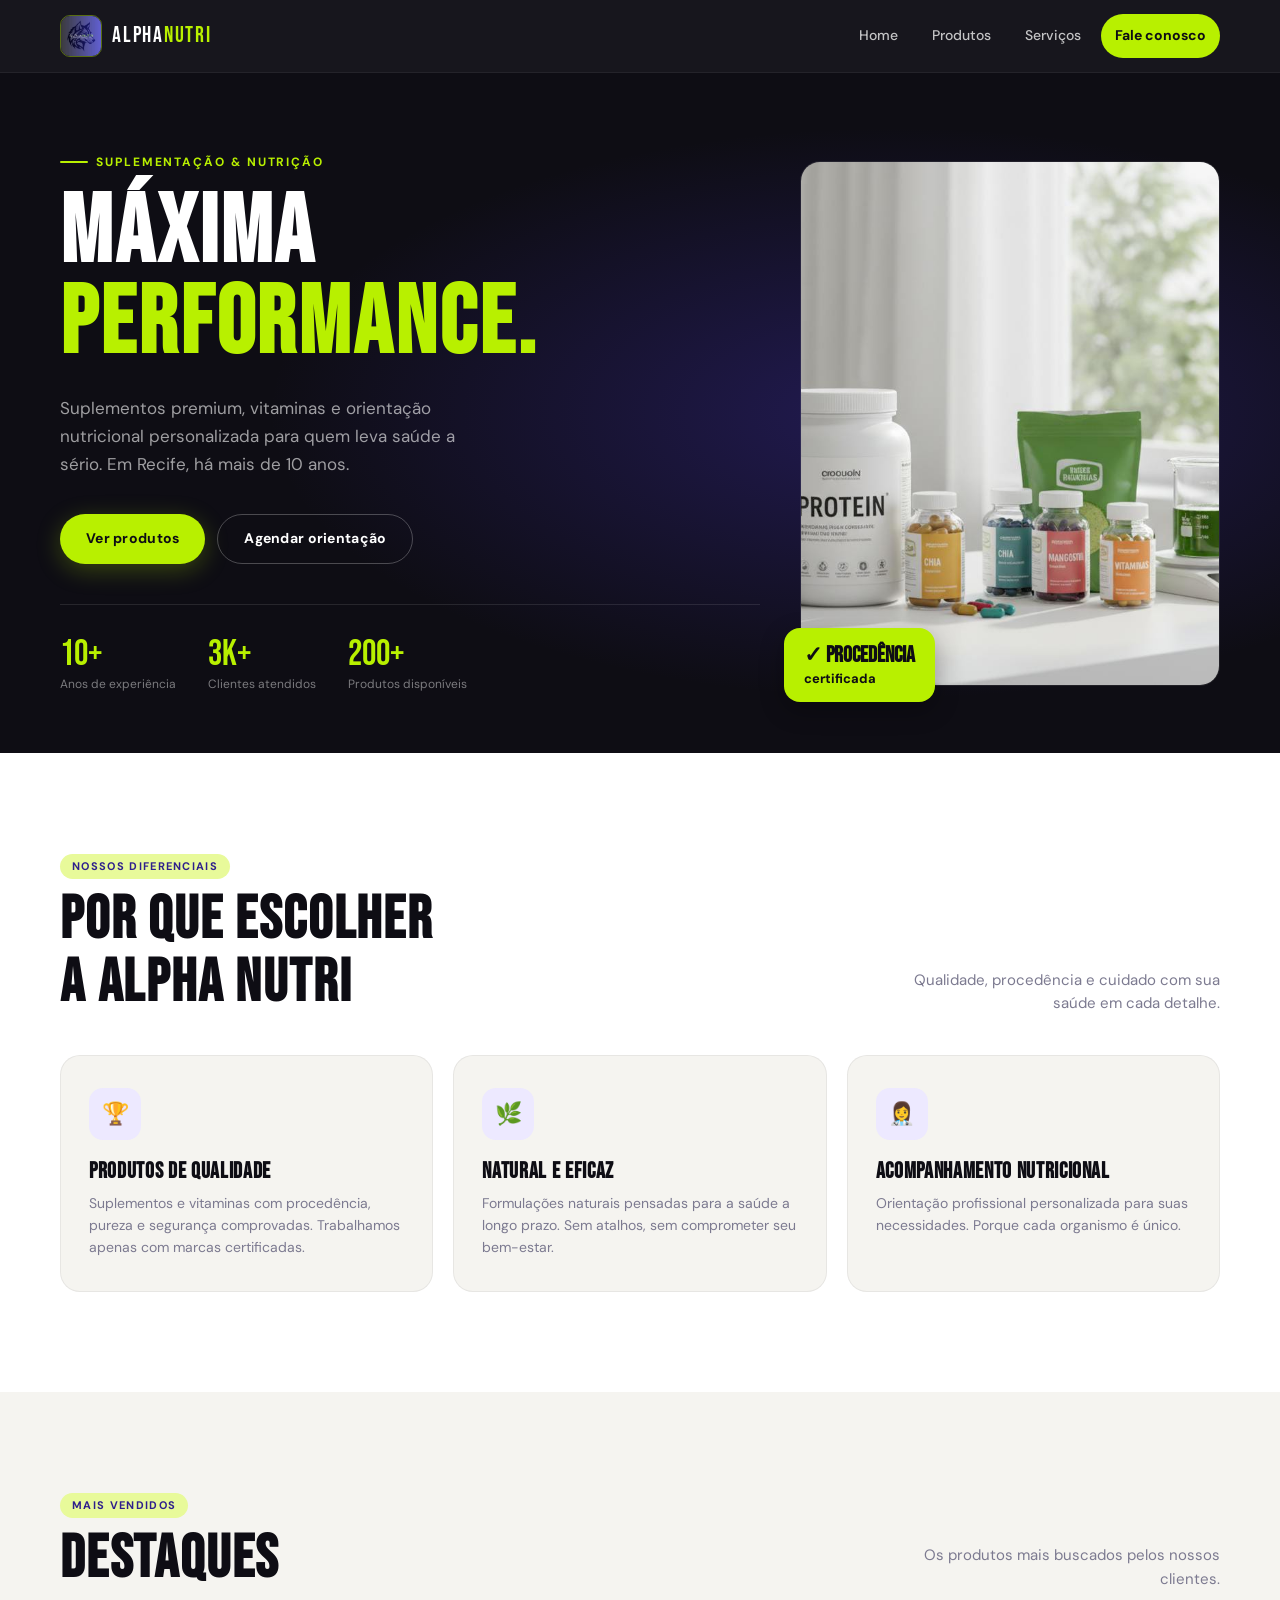
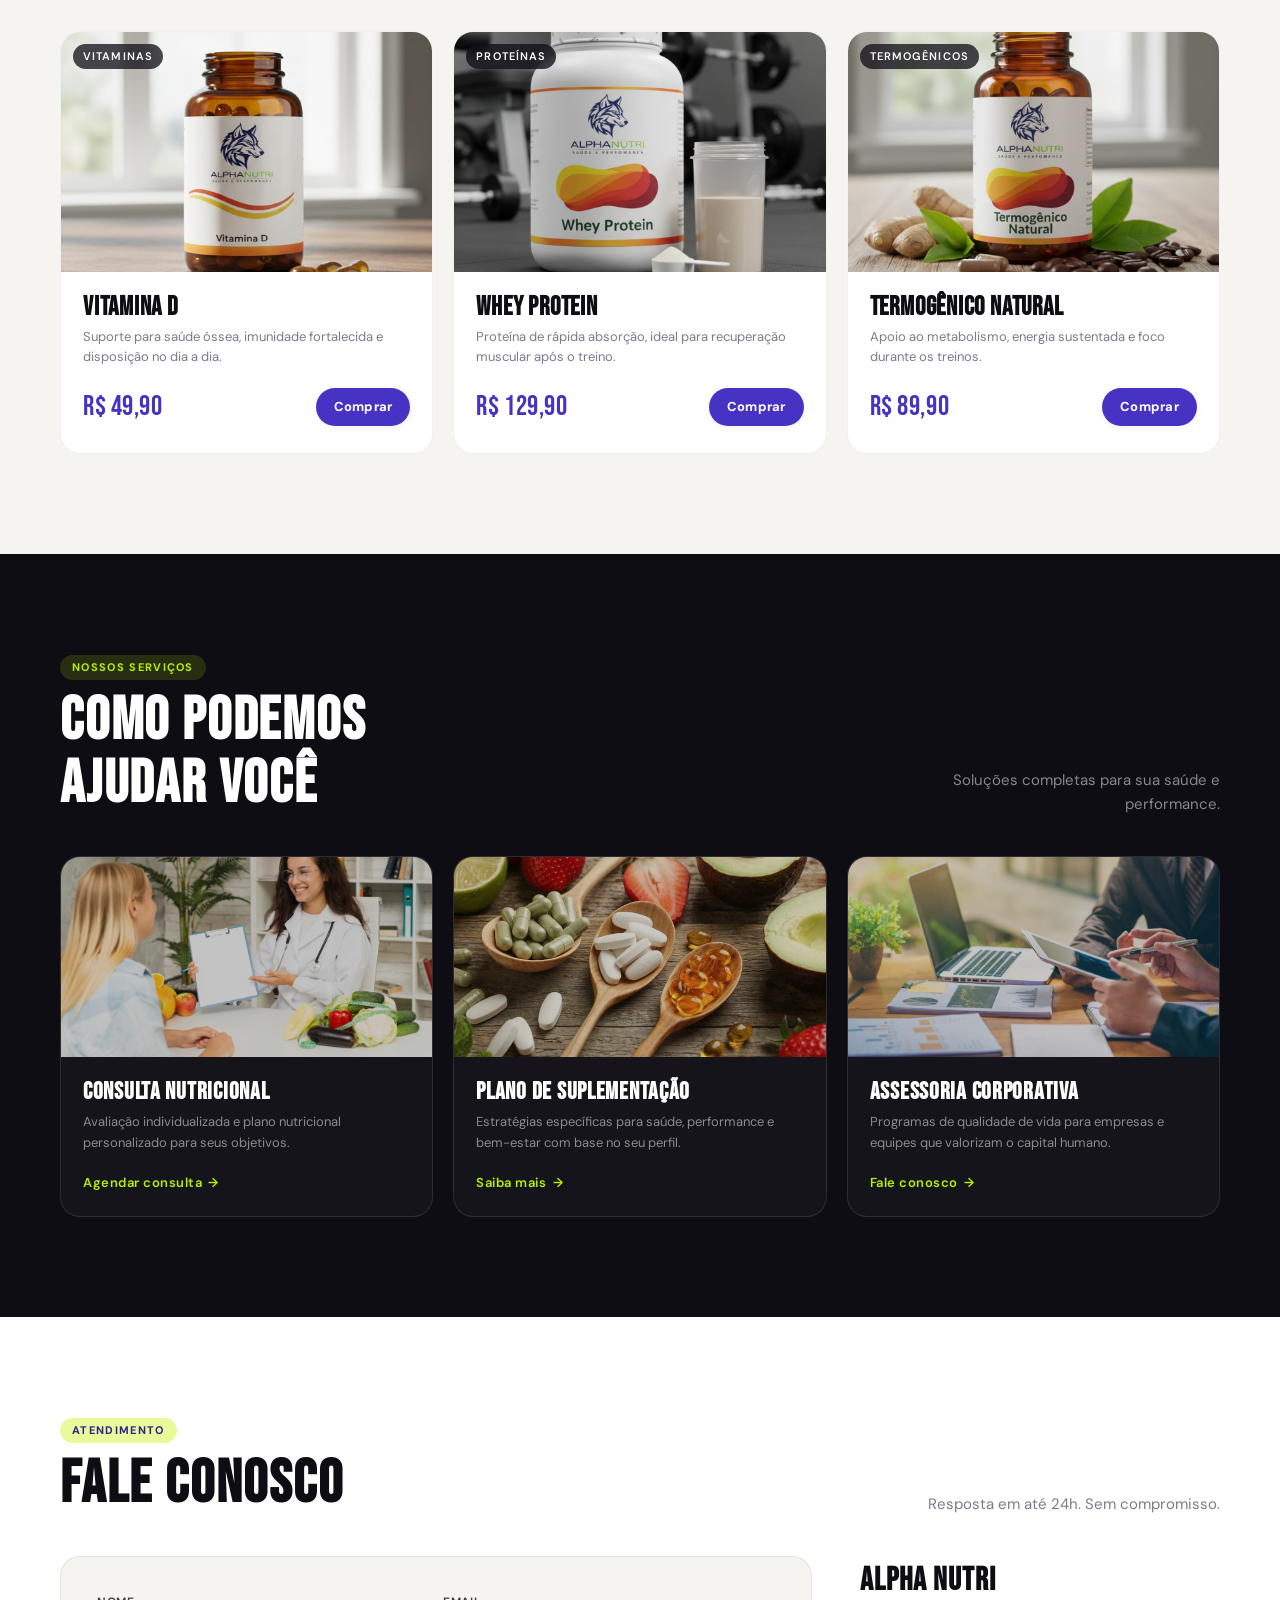
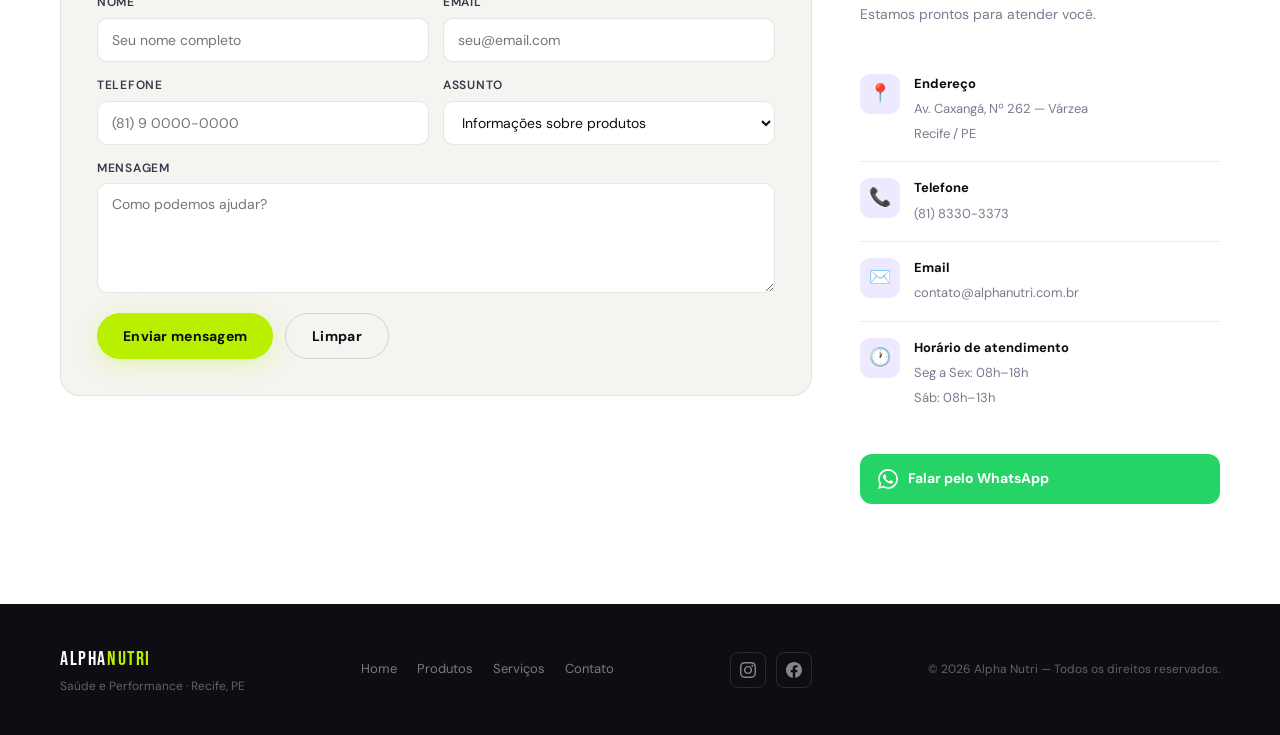
==== index.html @ b97b145c "Update Twitter card image URL from .jpeg to .jpg" ====
<!DOCTYPE html>
<html lang="pt-BR">
<head>
  <meta charset="utf-8" />
  <meta name="viewport" content="width=device-width, initial-scale=1" />

  <!-- ─── SEO ────────────────────────────── -->
  <title>Alpha Nutri — Suplementos e Orientação Nutricional em Recife</title>
  <meta name="description" content="Alpha Nutri: suplementos premium, vitaminas, produtos naturais e orientação nutricional personalizada. Localizada em Recife, PE." />
  <meta name="keywords" content="suplementos recife, vitamina D, whey protein, nutricionista recife, loja suplementos" />
  <link rel="canonical" href="https://pedro-soares09.github.io/alpha-nutri/" />

  <!-- ─── OPEN GRAPH (WhatsApp, Facebook, LinkedIn) ─── -->
  <meta property="og:type"        content="website" />
  <meta property="og:url"         content="https://www.alphanutri.com.br/" />
  <meta property="og:title"       content="Alpha Nutri — Saúde e Performance" />
  <meta property="og:description" content="Suplementos premium, vitaminas e orientação nutricional em Recife, PE." />
  <meta property="og:image"       content="https://www.alphanutri.com.br/img/og-cover.jpg" />
  <meta property="og:locale"      content="pt_BR" />

  <!-- ─── TWITTER CARD ───────────────────── -->
  <meta name="twitter:card"        content="summary_large_image" />
  <meta name="twitter:title"       content="Alpha Nutri — Saúde e Performance" />
  <meta name="twitter:description" content="Suplementos premium, vitaminas e orientação nutricional em Recife, PE." />
  <meta name="twitter:image"       content="https://pedro-soares09.github.io/alpha-nutri/img/og-cover.jpg" />

  <!-- ─── FAVICON ────────────────────────── -->
  <link rel="icon"             type="image/jpeg"     href="img/logo.jpeg" />
  <!-- Recomendado: gerar com https://realfavicongenerator.net -->
  <!-- <link rel="apple-touch-icon" href="img/apple-touch-icon.png" /> -->
  <!-- <link rel="manifest"         href="manifest.webmanifest" /> -->

  <!-- ─── PERFORMANCE: pré-conecta ao Google Fonts ─── -->
  <link rel="preconnect" href="https://fonts.googleapis.com" />
  <link rel="preconnect" href="https://fonts.gstatic.com" crossorigin />

  <!-- ─── FONTES ─────────────────────────── -->
  <link
    href="https://fonts.googleapis.com/css2?family=Bebas+Neue&family=DM+Sans:ital,opsz,wght@0,9..40,300;0,9..40,400;0,9..40,500;0,9..40,700;1,9..40,300&display=swap"
    rel="stylesheet"
  />

  <!-- ─── CSS ────────────────────────────── -->
  <link rel="stylesheet" href="css/style.css" />

  <!-- Schema.org: LocalBusiness (Google Rich Results) -->
  <script type="application/ld+json">
  {
    "@context": "https://schema.org",
    "@type": "LocalBusiness",
    "name": "Alpha Nutri",
    "description": "Suplementos, vitaminas, produtos naturais e orientação nutricional em Recife.",
    "url": "https://www.alphanutri.com.br",
    "telephone": "+55-81-3003-6212",
    "email": "contato@alphanutri.com.br",
    "image": "https://www.alphanutri.com.br/img/logo.jpeg",
    "address": {
      "@type": "PostalAddress",
      "streetAddress": "Av. Caxangá, Nº 262",
      "addressLocality": "Recife",
      "addressRegion": "PE",
      "addressCountry": "BR"
    },
    "openingHoursSpecification": [
      {
        "@type": "OpeningHoursSpecification",
        "dayOfWeek": ["Monday","Tuesday","Wednesday","Thursday","Friday"],
        "opens": "08:00",
        "closes": "18:00"
      },
      {
        "@type": "OpeningHoursSpecification",
        "dayOfWeek": "Saturday",
        "opens": "08:00",
        "closes": "13:00"
      }
    ]
  }
  </script>
</head>
<body>

  <!-- Acessibilidade: pular para conteúdo principal -->
  <a class="skip-link" href="#main-content">Pular para o conteúdo</a>

  <!-- ─── HEADER ───────────────────────── -->
  <header class="site-header" role="banner">
    <div class="container header-inner">

      <a class="brand" href="#home" aria-label="Alpha Nutri — Página inicial">
        <img src="img/logo.jpeg" alt="" class="brand-logo" width="42" height="42" />
        <span class="brand-text">ALPHA<span>NUTRI</span></span>
      </a>

      <nav class="main-nav" id="main-nav" aria-label="Menu principal">
        <ul role="list">
          <li><a href="#home">Home</a></li>
          <li><a href="#produtos">Produtos</a></li>
          <li><a href="#servicos">Serviços</a></li>
          <li><a href="#contato" class="nav-cta">Fale conosco</a></li>
        </ul>
      </nav>

      <button
        class="btn-menu"
        id="btn-menu"
        aria-expanded="false"
        aria-controls="main-nav"
        aria-label="Abrir menu de navegação"
      >☰</button>

    </div>
  </header>

  <main id="main-content">

    <!-- ─── HERO ──────────────────────────── -->
    <section id="home" class="hero" aria-labelledby="hero-title">
      <div class="container hero-inner">

        <div class="hero-text">
          <p class="hero-eyebrow">Suplementação &amp; Nutrição</p>

          <h1 id="hero-title">
            Máxima
            <em>Performance.</em>
          </h1>

          <p class="hero-desc">
            Suplementos premium, vitaminas e orientação nutricional personalizada
            para quem leva saúde a sério. Em Recife, há mais de 10 anos.
          </p>

          <div class="hero-actions">
            <a class="btn btn-lime" href="#produtos">Ver produtos</a>
            <a class="btn btn-ghost" href="#servicos">Agendar orientação</a>
          </div>

          <div class="hero-stats" aria-label="Estatísticas Alpha Nutri">
            <div>
              <div class="stat-num" data-count="10" data-suffix="+">10+</div>
              <div class="stat-label">Anos de experiência</div>
            </div>
            <div>
              <div class="stat-num" data-count="3" data-suffix="K+">3K+</div>
              <div class="stat-label">Clientes atendidos</div>
            </div>
            <div>
              <div class="stat-num" data-count="200" data-suffix="+">200+</div>
              <div class="stat-label">Produtos disponíveis</div>
            </div>
          </div>
        </div>

        <div class="hero-image-wrap" aria-hidden="true">
          <img
            src="img/produtos.jpeg"
            alt=""
            width="420"
            height="525"
            loading="eager"
            fetchpriority="high"
          />
          <div class="hero-badge">
            <strong>✓ Procedência</strong>
            certificada
          </div>
        </div>

      </div>
    </section>

    <!-- ─── POR QUE ALPHA NUTRI ───────────── -->
    <section class="why-us section" aria-labelledby="why-title">
      <div class="container">

        <div class="section-header">
          <div>
            <span class="tag">Nossos diferenciais</span>
            <h2 id="why-title">Por que escolher<br>a Alpha Nutri</h2>
          </div>
          <p>Qualidade, procedência e cuidado com sua saúde em cada detalhe.</p>
        </div>

        <div class="pillars">

          <article class="pillar animate">
            <div class="pillar-icon" aria-hidden="true">🏆</div>
            <h3>Produtos de Qualidade</h3>
            <p>Suplementos e vitaminas com procedência, pureza e segurança comprovadas. Trabalhamos apenas com marcas certificadas.</p>
          </article>

          <article class="pillar animate delay-1">
            <div class="pillar-icon" aria-hidden="true">🌿</div>
            <h3>Natural e Eficaz</h3>
            <p>Formulações naturais pensadas para a saúde a longo prazo. Sem atalhos, sem comprometer seu bem-estar.</p>
          </article>

          <article class="pillar animate delay-2">
            <div class="pillar-icon" aria-hidden="true">👩‍⚕️</div>
            <h3>Acompanhamento Nutricional</h3>
            <p>Orientação profissional personalizada para suas necessidades. Porque cada organismo é único.</p>
          </article>

        </div>
      </div>
    </section>

    <!-- ─── PRODUTOS ──────────────────────── -->
    <section id="produtos" class="products section" aria-labelledby="products-title">
      <div class="container">

        <div class="section-header">
          <div>
            <span class="tag">Mais vendidos</span>
            <h2 id="products-title">Destaques</h2>
          </div>
          <p>Os produtos mais buscados pelos nossos clientes.</p>
        </div>

        <div class="products-grid">

          <article class="product-card animate">
            <div class="product-img-wrap">
              <img
                src="img/vitamina D.jpeg"
                alt="Frasco de Vitamina D Alpha Nutri"
                width="400"
                height="240"
                loading="lazy"
              />
              <span class="product-cat">Vitaminas</span>
            </div>
            <div class="product-body">
              <h3>Vitamina D</h3>
              <p>Suporte para saúde óssea, imunidade fortalecida e disposição no dia a dia.</p>
              <div class="product-foot">
                <span class="price" aria-label="Preço: R$ 49,90">R$ 49,90</span>
                <a class="btn btn-violet btn-sm" href="#contato" aria-label="Comprar Vitamina D">Comprar</a>
              </div>
            </div>
          </article>

          <article class="product-card animate delay-1">
            <div class="product-img-wrap">
              <img
                src="img/whey protein.jpeg"
                alt="Pote de Whey Protein Alpha Nutri"
                width="400"
                height="240"
                loading="lazy"
              />
              <span class="product-cat">Proteínas</span>
            </div>
            <div class="product-body">
              <h3>Whey Protein</h3>
              <p>Proteína de rápida absorção, ideal para recuperação muscular após o treino.</p>
              <div class="product-foot">
                <span class="price" aria-label="Preço: R$ 129,90">R$ 129,90</span>
                <a class="btn btn-violet btn-sm" href="#contato" aria-label="Comprar Whey Protein">Comprar</a>
              </div>
            </div>
          </article>

          <article class="product-card animate delay-2">
            <div class="product-img-wrap">
              <img
                src="img/termogenico.jpeg"
                alt="Produto Termogênico Natural Alpha Nutri"
                width="400"
                height="240"
                loading="lazy"
              />
              <span class="product-cat">Termogênicos</span>
            </div>
            <div class="product-body">
              <h3>Termogênico Natural</h3>
              <p>Apoio ao metabolismo, energia sustentada e foco durante os treinos.</p>
              <div class="product-foot">
                <span class="price" aria-label="Preço: R$ 89,90">R$ 89,90</span>
                <a class="btn btn-violet btn-sm" href="#contato" aria-label="Comprar Termogênico Natural">Comprar</a>
              </div>
            </div>
          </article>

        </div>
      </div>
    </section>

    <!-- ─── SERVIÇOS ──────────────────────── -->
    <section id="servicos" class="services section" aria-labelledby="services-title">
      <div class="container">

        <div class="section-header">
          <div>
            <span class="tag">Nossos serviços</span>
            <h2 id="services-title">Como podemos<br>ajudar você</h2>
          </div>
          <p>Soluções completas para sua saúde e performance.</p>
        </div>

        <div class="services-grid">

          <article class="service-card animate">
            <img
              src="img/Consulta Nutricional.jpg"
              class="service-img"
              alt="Nutricionista realizando consulta"
              width="400"
              height="200"
              loading="lazy"
            />
            <div class="service-body">
              <h3>Consulta Nutricional</h3>
              <p>Avaliação individualizada e plano nutricional personalizado para seus objetivos.</p>
              <a class="service-link" href="#contato">Agendar consulta</a>
            </div>
          </article>

          <article class="service-card animate delay-1">
            <img
              src="img/Plano de Suplementação.jpeg"
              class="service-img"
              alt="Profissional elaborando plano de suplementação"
              width="400"
              height="200"
              loading="lazy"
            />
            <div class="service-body">
              <h3>Plano de Suplementação</h3>
              <p>Estratégias específicas para saúde, performance e bem-estar com base no seu perfil.</p>
              <a class="service-link" href="#contato">Saiba mais</a>
            </div>
          </article>

          <article class="service-card animate delay-2">
            <img
              src="img/Assessoria Corporativa.jpg"
              class="service-img"
              alt="Apresentação de assessoria corporativa de saúde"
              width="400"
              height="200"
              loading="lazy"
            />
            <div class="service-body">
              <h3>Assessoria Corporativa</h3>
              <p>Programas de qualidade de vida para empresas e equipes que valorizam o capital humano.</p>
              <a class="service-link" href="#contato">Fale conosco</a>
            </div>
          </article>

        </div>
      </div>
    </section>

    <!-- ─── CONTATO ───────────────────────── -->
    <section id="contato" class="contact section" aria-labelledby="contact-title">
      <div class="container">

        <div class="section-header">
          <div>
            <span class="tag">Atendimento</span>
            <h2 id="contact-title">Fale conosco</h2>
          </div>
          <p>Resposta em até 24h. Sem compromisso.</p>
        </div>

        <div class="contact-layout">

          <!-- Formulário com labels associados via for/id -->
          <form
            class="contact-form-box"
            id="contact-form"
            novalidate
            aria-label="Formulário de contato"
          >
            <div class="form-row">

              <div class="field">
                <label for="nome">Nome</label>
                <input
                  type="text"
                  id="nome"
                  name="nome"
                  placeholder="Seu nome completo"
                  autocomplete="name"
                  required
                />
              </div>

              <div class="field">
                <label for="email">Email</label>
                <input
                  type="email"
                  id="email"
                  name="email"
                  placeholder="seu@email.com"
                  autocomplete="email"
                  required
                />
              </div>

              <div class="field">
                <label for="phone">Telefone</label>
                <input
                  type="tel"
                  id="phone"
                  name="telefone"
                  placeholder="(81) 9 0000-0000"
                  autocomplete="tel"
                />
              </div>

              <div class="field">
                <label for="assunto">Assunto</label>
                <select id="assunto" name="assunto">
                  <option value="produtos">Informações sobre produtos</option>
                  <option value="consulta">Agendar consulta</option>
                  <option value="suplementacao">Plano de suplementação</option>
                  <option value="corporativo">Assessoria corporativa</option>
                  <option value="parcerias">Parcerias</option>
                </select>
              </div>

              <div class="field full">
                <label for="mensagem">Mensagem</label>
                <textarea
                  id="mensagem"
                  name="mensagem"
                  placeholder="Como podemos ajudar?"
                  required
                ></textarea>
              </div>

            </div>

            <div class="form-actions">
              <button class="btn btn-lime" type="submit">Enviar mensagem</button>
              <button
                class="btn btn-ghost"
                type="reset"
                style="color: var(--ink); border-color: rgba(14,13,20,0.15);"
              >Limpar</button>
            </div>

          </form>

          <!-- Informações de contato -->
          <div class="contact-side">
            <h3>Alpha Nutri</h3>
            <p class="subtitle">Estamos prontos para atender você.</p>

            <address style="font-style: normal;">

              <div class="contact-item">
                <div class="contact-item-icon" aria-hidden="true">📍</div>
                <div class="contact-item-text">
                  <strong>Endereço</strong>
                  <span>Av. Caxangá, Nº 262 — Várzea<br>Recife / PE</span>
                </div>
              </div>

              <div class="contact-item">
                <div class="contact-item-icon" aria-hidden="true">📞</div>
                <div class="contact-item-text">
                  <strong>Telefone</strong>
                  <span><a href="tel:+558183303373">(81) 8330-3373</a></span>
                </div>
              </div>

              <div class="contact-item">
                <div class="contact-item-icon" aria-hidden="true">✉️</div>
                <div class="contact-item-text">
                  <strong>Email</strong>
                  <span><a href="mailto:contato@alphanutri.com.br">contato@alphanutri.com.br</a></span>
                </div>
              </div>

              <div class="contact-item">
                <div class="contact-item-icon" aria-hidden="true">🕐</div>
                <div class="contact-item-text">
                  <strong>Horário de atendimento</strong>
                  <span>Seg a Sex: 08h–18h<br>Sáb: 08h–13h</span>
                </div>
              </div>

            </address>

            <!-- WhatsApp CTA — substitua o número real -->
            <a
              class="whatsapp-cta"
              href="https://wa.me/5581983303373?text=Olá%2C%20vim%20pelo%20site%20e%20gostaria%20de%20mais%20informações!"
              target="_blank"
              rel="noopener noreferrer"
              aria-label="Abrir conversa no WhatsApp"
            >
              <!-- SVG inline do WhatsApp (sem dependência de lib) -->
              <svg viewBox="0 0 24 24" fill="currentColor" aria-hidden="true">
                <path d="M17.472 14.382c-.297-.149-1.758-.867-2.03-.967-.273-.099-.471-.148-.67.15-.197.297-.767.966-.94 1.164-.173.199-.347.223-.644.075-.297-.15-1.255-.463-2.39-1.475-.883-.788-1.48-1.761-1.653-2.059-.173-.297-.018-.458.13-.606.134-.133.298-.347.446-.52.149-.174.198-.298.298-.497.099-.198.05-.371-.025-.52-.075-.149-.669-1.612-.916-2.207-.242-.579-.487-.5-.669-.51-.173-.008-.371-.01-.57-.01-.198 0-.52.074-.792.372-.272.297-1.04 1.016-1.04 2.479 0 1.462 1.065 2.875 1.213 3.074.149.198 2.096 3.2 5.077 4.487.709.306 1.262.489 1.694.625.712.227 1.36.195 1.871.118.571-.085 1.758-.719 2.006-1.413.248-.694.248-1.289.173-1.413-.074-.124-.272-.198-.57-.347m-5.421 7.403h-.004a9.87 9.87 0 01-5.031-1.378l-.361-.214-3.741.982.998-3.648-.235-.374a9.86 9.86 0 01-1.51-5.26c.001-5.45 4.436-9.884 9.888-9.884 2.64 0 5.122 1.03 6.988 2.898a9.825 9.825 0 012.893 6.994c-.003 5.45-4.437 9.884-9.885 9.884m8.413-18.297A11.815 11.815 0 0012.05 0C5.495 0 .16 5.335.157 11.892c0 2.096.547 4.142 1.588 5.945L.057 24l6.305-1.654a11.882 11.882 0 005.683 1.448h.005c6.554 0 11.89-5.335 11.893-11.893a11.821 11.821 0 00-3.48-8.413z"/>
              </svg>
              Falar pelo WhatsApp
            </a>

          </div>
        </div>
      </div>
    </section>

  </main><!-- /#main-content -->

  <!-- ─── FOOTER ──────────────────────────── -->
  <footer class="site-footer" role="contentinfo">
    <div class="container footer-inner">

      <div class="footer-brand">
        <div class="brand-text">ALPHA<span>NUTRI</span></div>
        <small>Saúde e Performance · Recife, PE</small>
      </div>

      <nav class="footer-links" aria-label="Links do rodapé">
        <a href="#home">Home</a>
        <a href="#produtos">Produtos</a>
        <a href="#servicos">Serviços</a>
        <a href="#contato">Contato</a>
      </nav>

      <!-- Redes Sociais — substitua os hrefs reais -->
      <div class="footer-social" aria-label="Redes sociais">
        <a href="https://instagram.com/alphanutri" target="_blank" rel="noopener noreferrer" aria-label="Instagram da Alpha Nutri">
          <!-- Instagram SVG -->
          <svg width="16" height="16" viewBox="0 0 24 24" fill="currentColor" aria-hidden="true">
            <path d="M12 2.163c3.204 0 3.584.012 4.85.07 3.252.148 4.771 1.691 4.919 4.919.058 1.265.069 1.645.069 4.849 0 3.205-.012 3.584-.069 4.849-.149 3.225-1.664 4.771-4.919 4.919-1.266.058-1.644.07-4.85.07-3.204 0-3.584-.012-4.849-.07-3.26-.149-4.771-1.699-4.919-4.92-.058-1.265-.07-1.644-.07-4.849 0-3.204.013-3.583.07-4.849.149-3.227 1.664-4.771 4.919-4.919 1.266-.057 1.645-.069 4.849-.069zm0-2.163c-3.259 0-3.667.014-4.947.072-4.358.2-6.78 2.618-6.98 6.98-.059 1.281-.073 1.689-.073 4.948 0 3.259.014 3.668.072 4.948.2 4.358 2.618 6.78 6.98 6.98 1.281.058 1.689.072 4.948.072 3.259 0 3.668-.014 4.948-.072 4.354-.2 6.782-2.618 6.979-6.98.059-1.28.073-1.689.073-4.948 0-3.259-.014-3.667-.072-4.947-.196-4.354-2.617-6.78-6.979-6.98-1.281-.059-1.69-.073-4.949-.073zm0 5.838c-3.403 0-6.162 2.759-6.162 6.162s2.759 6.163 6.162 6.163 6.162-2.759 6.162-6.163c0-3.403-2.759-6.162-6.162-6.162zm0 10.162c-2.209 0-4-1.79-4-4 0-2.209 1.791-4 4-4s4 1.791 4 4c0 2.21-1.791 4-4 4zm6.406-11.845c-.796 0-1.441.645-1.441 1.44s.645 1.44 1.441 1.44c.795 0 1.439-.645 1.439-1.44s-.644-1.44-1.439-1.44z"/>
          </svg>
        </a>
        <a href="https://facebook.com/alphanutri" target="_blank" rel="noopener noreferrer" aria-label="Facebook da Alpha Nutri">
          <!-- Facebook SVG -->
          <svg width="16" height="16" viewBox="0 0 24 24" fill="currentColor" aria-hidden="true">
            <path d="M24 12.073c0-6.627-5.373-12-12-12s-12 5.373-12 12c0 5.99 4.388 10.954 10.125 11.854v-8.385H7.078v-3.47h3.047V9.43c0-3.007 1.792-4.669 4.533-4.669 1.312 0 2.686.235 2.686.235v2.953H15.83c-1.491 0-1.956.925-1.956 1.874v2.25h3.328l-.532 3.47h-2.796v8.385C19.612 23.027 24 18.062 24 12.073z"/>
          </svg>
        </a>
      </div>

      <p class="footer-copy">
        © <span id="year"></span> Alpha Nutri — Todos os direitos reservados.
      </p>

    </div>
  </footer>

  <!-- ─── JS (defer = não bloqueia renderização) ─── -->
  <script src="js/main.js" defer></script>

</body>
</html>
---- css/style.css ----
/* =====================================================
   Alpha Nutri — style.css
   Autor: Alpha Nutri Dev Team
   Versão: 2.0.0
   ===================================================== */

/* ─── 1. CUSTOM PROPERTIES ──────────────────────────── */
:root {
  --ink:          #0e0d14;
  --ink-soft:     #3a3749;
  --ink-muted:    #7c7a90;
  --page:         #f5f4f0;
  --white:        #ffffff;

  --lime:         #b8f000;
  --lime-dark:    #8ab800;
  --lime-soft:    #e8fa9a;

  --violet:       #2e1f8c;
  --violet-mid:   #4633c4;
  --violet-light: #ede9ff;

  --card-r:  20px;
  --btn-r:   50px;
  --gap:     clamp(1rem, 3vw, 2rem);

  /* Tipografia */
  --font-display: 'Bebas Neue', sans-serif;
  --font-body:    'DM Sans', sans-serif;

  /* Transições */
  --ease:        cubic-bezier(0.22, 1, 0.36, 1);
  --dur-fast:    0.18s;
  --dur-mid:     0.28s;

  /* Sombras */
  --shadow-sm:  0 2px 8px  rgba(14,13,20,0.06);
  --shadow-md:  0 8px 28px rgba(14,13,20,0.09);
  --shadow-lg:  0 16px 48px rgba(14,13,20,0.12);
}

/* ─── 2. RESET & BASE ────────────────────────────────── */
*,
*::before,
*::after {
  box-sizing: border-box;
  margin: 0;
  padding: 0;
}

html {
  scroll-behavior: smooth;
  /* Evita scroll horizontal em mobile */
  overflow-x: hidden;
}

body {
  font-family: var(--font-body);
  background: var(--page);
  color: var(--ink);
  line-height: 1.55;
  overflow-x: hidden;
  /* Melhora renderização de fontes */
  -webkit-font-smoothing: antialiased;
  -moz-osx-font-smoothing: grayscale;
}

img {
  max-width: 100%;
  display: block;
  /* Evita layout shift em imagens sem dimensões */
  height: auto;
}

h1, h2, h3, h4 {
  font-family: var(--font-display);
  letter-spacing: 0.03em;
  line-height: 1.05;
  color: var(--ink);
}

a {
  text-decoration: none;
  color: inherit;
}

/* Acessibilidade: foco visível para navegação por teclado */
:focus-visible {
  outline: 2px solid var(--violet-mid);
  outline-offset: 3px;
  border-radius: 4px;
}

/* Skip link de acessibilidade */
.skip-link {
  position: absolute;
  top: -999px;
  left: 0;
  padding: 8px 16px;
  background: var(--lime);
  color: var(--ink);
  font-weight: 700;
  z-index: 9999;
  border-radius: 0 0 8px 0;
}
.skip-link:focus {
  top: 0;
}

/* ─── 3. UTILITÁRIOS ─────────────────────────────────── */
.container {
  width: 92%;
  max-width: 1160px;
  margin: 0 auto;
}

.tag {
  display: inline-block;
  font-size: 11px;
  font-weight: 700;
  letter-spacing: 0.12em;
  text-transform: uppercase;
  background: var(--lime-soft);
  color: var(--violet);
  padding: 4px 12px;
  border-radius: 50px;
  margin-bottom: 10px;
}

.section {
  padding: clamp(60px, 8vw, 100px) 0;
}

.section-header {
  display: flex;
  align-items: flex-end;
  justify-content: space-between;
  margin-bottom: 40px;
  gap: 1rem;
  flex-wrap: wrap;
}

.section-header h2 {
  font-size: clamp(36px, 5vw, 60px);
}

.section-header p {
  max-width: 340px;
  color: var(--ink-muted);
  font-size: 15px;
  text-align: right;
}

/* ─── 4. BOTÕES ──────────────────────────────────────── */
.btn {
  display: inline-flex;
  align-items: center;
  justify-content: center;
  gap: 8px;
  padding: 13px 26px;
  border-radius: var(--btn-r);
  font-family: var(--font-body);
  font-weight: 700;
  font-size: 14px;
  cursor: pointer;
  border: none;
  transition:
    transform var(--dur-fast) var(--ease),
    box-shadow var(--dur-fast) var(--ease),
    background var(--dur-fast) var(--ease);
  letter-spacing: 0.02em;
  /* Garante botões acessíveis */
  min-height: 44px;
}

.btn:hover  { transform: translateY(-2px); }
.btn:active { transform: translateY(0);    }

/* Botão principal verde-limão */
.btn-lime {
  background: var(--lime);
  color: var(--ink);
  box-shadow: 0 6px 24px rgba(184,240,0,0.25);
}
.btn-lime:hover {
  background: #c9ff00;
  box-shadow: 0 8px 32px rgba(184,240,0,0.35);
}

/* Botão fantasma (fundo escuro) */
.btn-ghost {
  background: transparent;
  color: #fff;
  border: 1.5px solid rgba(255,255,255,0.25);
}
.btn-ghost:hover { background: rgba(255,255,255,0.07); }

/* Botão violeta */
.btn-violet {
  background: var(--violet-mid);
  color: #fff;
  box-shadow: var(--shadow-sm);
}
.btn-violet:hover { background: #5040d8; }

/* Modificador pequeno */
.btn-sm {
  padding: 9px 18px;
  font-size: 13px;
  min-height: 36px;
}

/* ─── 5. HEADER / NAVEGAÇÃO ──────────────────────────── */
.site-header {
  position: sticky;
  top: 0;
  z-index: 100;
  background: rgba(14, 13, 20, 0.96);
  backdrop-filter: blur(12px);
  -webkit-backdrop-filter: blur(12px);
  border-bottom: 1px solid rgba(255,255,255,0.06);
}

.header-inner {
  display: flex;
  align-items: center;
  justify-content: space-between;
  padding: 14px 0;
  gap: 1rem;
}

.brand {
  display: flex;
  align-items: center;
  gap: 10px;
  color: #fff;
}

.brand-logo {
  width: 42px;
  height: 42px;
  border-radius: 10px;
  object-fit: cover;
  border: 1.5px solid rgba(184,240,0,0.4);
  /* Melhora nitidez do logo */
  image-rendering: -webkit-optimize-contrast;
}

.brand-text {
  font-family: var(--font-display);
  font-size: 22px;
  letter-spacing: 0.08em;
  color: #fff;
}
.brand-text span { color: var(--lime); }

.main-nav ul {
  list-style: none;
  display: flex;
  gap: 6px;
}

.main-nav a {
  color: rgba(255,255,255,0.75);
  font-size: 14px;
  font-weight: 500;
  padding: 7px 14px;
  border-radius: 50px;
  transition: background var(--dur-fast), color var(--dur-fast);
  /* Garante área de toque mínima */
  min-height: 44px;
  display: flex;
  align-items: center;
}

.main-nav a:hover {
  background: rgba(255,255,255,0.08);
  color: #fff;
}

/* Link CTA no nav */
.nav-cta {
  background: var(--lime) !important;
  color: var(--ink) !important;
  font-weight: 700 !important;
}
.nav-cta:hover { background: #c9ff00 !important; }

/* Botão hambúrguer — só visível em mobile */
.btn-menu {
  display: none;
  background: transparent;
  border: 1.5px solid rgba(255,255,255,0.3);
  color: #fff;
  font-size: 20px;
  width: 42px;
  height: 42px;
  border-radius: 8px;
  cursor: pointer;
  line-height: 1;
  /* Garante área mínima de toque */
  min-width: 44px;
  min-height: 44px;
}

/* ─── 6. HERO ─────────────────────────────────────────── */
.hero {
  background: var(--ink);
  overflow: hidden;
  position: relative;
}

/* Gradiente decorativo de fundo */
.hero::before {
  content: '';
  position: absolute;
  inset: 0;
  background: radial-gradient(
    ellipse 70% 60% at 70% 50%,
    rgba(70,51,196,0.35) 0%,
    transparent 70%
  );
  pointer-events: none;
}

.hero-inner {
  display: grid;
  grid-template-columns: 1fr 420px;
  gap: 40px;
  align-items: center;
  padding: 80px 0 60px;
  position: relative;
}

.hero-eyebrow {
  font-size: 12px;
  font-weight: 700;
  letter-spacing: 0.16em;
  text-transform: uppercase;
  color: var(--lime);
  margin-bottom: 16px;
  display: flex;
  align-items: center;
  gap: 8px;
}
.hero-eyebrow::before {
  content: '';
  width: 28px;
  height: 2px;
  background: var(--lime);
  border-radius: 2px;
  flex-shrink: 0;
}

.hero h1 {
  font-size: clamp(52px, 8vw, 96px);
  color: #fff;
  line-height: 0.95;
  margin-bottom: 24px;
}
.hero h1 em {
  font-style: normal;
  color: var(--lime);
  display: block;
}

.hero-desc {
  font-size: 17px;
  color: rgba(255,255,255,0.6);
  max-width: 440px;
  line-height: 1.65;
  margin-bottom: 36px;
}

.hero-actions {
  display: flex;
  gap: 12px;
  flex-wrap: wrap;
}

/* Estatísticas do hero */
.hero-stats {
  display: flex;
  gap: 32px;
  margin-top: 40px;
  padding-top: 32px;
  border-top: 1px solid rgba(255,255,255,0.1);
  flex-wrap: wrap;
}

.stat-num {
  font-family: var(--font-display);
  font-size: 36px;
  color: var(--lime);
  line-height: 1;
}

.stat-label {
  font-size: 12px;
  color: rgba(255,255,255,0.45);
  margin-top: 2px;
}

/* Imagem lateral do hero */
.hero-image-wrap { position: relative; }

.hero-image-wrap img {
  border-radius: var(--card-r);
  width: 100%;
  aspect-ratio: 4 / 5;
  object-fit: cover;
  border: 1.5px solid rgba(255,255,255,0.08);
}

/* Badge flutuante sobre a imagem */
.hero-badge {
  position: absolute;
  bottom: -16px;
  left: -16px;
  background: var(--lime);
  color: var(--ink);
  border-radius: 16px;
  padding: 14px 20px;
  font-weight: 700;
  font-size: 13px;
  box-shadow: 0 8px 24px rgba(0,0,0,0.3);
  line-height: 1.3;
}
.hero-badge strong {
  font-family: var(--font-display);
  font-size: 22px;
  display: block;
}

/* ─── 7. POR QUE NÓS ─────────────────────────────────── */
.why-us { background: var(--white); }

.pillars {
  display: grid;
  grid-template-columns: repeat(3, 1fr);
  gap: 20px;
}

.pillar {
  background: var(--page);
  border-radius: var(--card-r);
  padding: 32px 28px;
  border: 1px solid rgba(14,13,20,0.06);
  transition: transform var(--dur-mid) var(--ease), box-shadow var(--dur-mid) var(--ease);
}
.pillar:hover {
  transform: translateY(-4px);
  box-shadow: var(--shadow-md);
}

.pillar-icon {
  width: 52px;
  height: 52px;
  background: var(--violet-light);
  border-radius: 14px;
  display: flex;
  align-items: center;
  justify-content: center;
  font-size: 22px;
  margin-bottom: 20px;
}

.pillar h3 {
  font-size: 22px;
  margin-bottom: 8px;
}

.pillar p {
  font-size: 14px;
  color: var(--ink-muted);
  line-height: 1.6;
}

/* ─── 8. PRODUTOS ────────────────────────────────────── */
.products { background: var(--page); }

.products-grid {
  display: grid;
  grid-template-columns: repeat(3, 1fr);
  gap: 20px;
}

.product-card {
  background: var(--white);
  border-radius: var(--card-r);
  overflow: hidden;
  border: 1px solid rgba(14,13,20,0.06);
  transition: transform var(--dur-mid) var(--ease), box-shadow var(--dur-mid) var(--ease);
  display: flex;
  flex-direction: column;
}
.product-card:hover {
  transform: translateY(-5px);
  box-shadow: var(--shadow-lg);
}

.product-img-wrap {
  position: relative;
  overflow: hidden;
  background: var(--violet-light);
}
.product-img-wrap img {
  width: 100%;
  height: 240px;
  object-fit: cover;
  transition: transform 0.4s var(--ease);
}
.product-card:hover .product-img-wrap img {
  transform: scale(1.05);
}

/* Etiqueta de categoria no produto */
.product-cat {
  position: absolute;
  top: 12px;
  left: 12px;
  background: rgba(14,13,20,0.75);
  color: #fff;
  font-size: 11px;
  font-weight: 600;
  letter-spacing: 0.1em;
  text-transform: uppercase;
  padding: 4px 10px;
  border-radius: 50px;
  backdrop-filter: blur(6px);
  -webkit-backdrop-filter: blur(6px);
}

.product-body {
  padding: 22px 22px 24px;
  flex: 1;
  display: flex;
  flex-direction: column;
}
.product-body h3 {
  font-size: 26px;
  margin-bottom: 6px;
}
.product-body p {
  font-size: 13px;
  color: var(--ink-muted);
  flex: 1;
  margin-bottom: 18px;
}

.product-foot {
  display: flex;
  align-items: center;
  justify-content: space-between;
}

.price {
  font-family: var(--font-display);
  font-size: 28px;
  color: var(--violet-mid);
  letter-spacing: 0.02em;
}

/* ─── 9. SERVIÇOS ────────────────────────────────────── */
.services { background: var(--ink); }

.services .section-header h2 { color: #fff; }
.services .section-header p  { color: rgba(255,255,255,0.5); }

.services .tag {
  background: rgba(184,240,0,0.15);
  color: var(--lime);
}

.services-grid {
  display: grid;
  grid-template-columns: repeat(3, 1fr);
  gap: 20px;
}

.service-card {
  border: 1px solid rgba(255,255,255,0.1);
  border-radius: var(--card-r);
  overflow: hidden;
  transition: border-color var(--dur-mid), transform var(--dur-mid) var(--ease);
  background: rgba(255,255,255,0.03);
}
.service-card:hover {
  border-color: var(--lime);
  transform: translateY(-4px);
}

.service-img {
  width: 100%;
  height: 200px;
  object-fit: cover;
  filter: brightness(0.8) saturate(0.9);
  transition: filter var(--dur-mid);
  display: block;
}
.service-card:hover .service-img {
  filter: brightness(0.9) saturate(1);
}

.service-body { padding: 22px; }
.service-body h3 {
  font-size: 24px;
  color: #fff;
  margin-bottom: 8px;
}
.service-body p {
  font-size: 13px;
  color: rgba(255,255,255,0.5);
  line-height: 1.6;
  margin-bottom: 16px;
}

.service-link {
  display: inline-flex;
  align-items: center;
  gap: 6px;
  font-size: 13px;
  font-weight: 600;
  color: var(--lime);
  letter-spacing: 0.04em;
  transition: gap var(--dur-fast);
}
.service-link::after {
  content: '→';
  transition: transform var(--dur-fast) var(--ease);
}
.service-card:hover .service-link::after {
  transform: translateX(4px);
}

/* ─── 10. CONTATO ────────────────────────────────────── */
.contact { background: var(--white); }

.contact-layout {
  display: grid;
  grid-template-columns: 1fr 360px;
  gap: 48px;
  align-items: start;
}

.contact-form-box {
  background: var(--page);
  border-radius: var(--card-r);
  padding: 36px;
  border: 1px solid rgba(14,13,20,0.07);
}

.form-row {
  display: grid;
  grid-template-columns: 1fr 1fr;
  gap: 14px;
}

.field {
  display: flex;
  flex-direction: column;
  gap: 6px;
}
.field.full { grid-column: 1 / -1; }

/* Labels com for= apontando para ID (corrigido no HTML) */
.field label {
  font-size: 12px;
  font-weight: 600;
  letter-spacing: 0.06em;
  text-transform: uppercase;
  color: var(--ink-soft);
}

.field input,
.field select,
.field textarea {
  font-family: var(--font-body);
  font-size: 14px;
  background: var(--white);
  border: 1.5px solid rgba(14,13,20,0.1);
  border-radius: 10px;
  padding: 11px 14px;
  color: var(--ink);
  outline: none;
  transition: border-color var(--dur-fast);
  /* Garante altura mínima acessível */
  min-height: 44px;
}
.field input:focus,
.field select:focus,
.field textarea:focus {
  border-color: var(--violet-mid);
  box-shadow: 0 0 0 3px rgba(70,51,196,0.1);
}
.field textarea {
  resize: vertical;
  min-height: 110px;
}

/* Estado inválido após interação */
.field input:invalid:not(:placeholder-shown),
.field textarea:invalid:not(:placeholder-shown) {
  border-color: #d84040;
}

.form-actions {
  margin-top: 20px;
  display: flex;
  gap: 12px;
  flex-wrap: wrap;
}

/* Sidebar de informações de contato */
.contact-side { padding-top: 8px; }
.contact-side h3 { font-size: 32px; margin-bottom: 6px; }
.contact-side .subtitle {
  color: var(--ink-muted);
  font-size: 14px;
  margin-bottom: 32px;
}

.contact-item {
  display: flex;
  align-items: flex-start;
  gap: 14px;
  padding: 16px 0;
  border-bottom: 1px solid rgba(14,13,20,0.07);
}
.contact-item:last-child { border-bottom: none; }

.contact-item-icon {
  width: 40px;
  height: 40px;
  background: var(--violet-light);
  border-radius: 10px;
  display: flex;
  align-items: center;
  justify-content: center;
  font-size: 18px;
  flex-shrink: 0;
}

.contact-item-text strong {
  display: block;
  font-size: 13px;
  font-weight: 700;
  margin-bottom: 2px;
}
.contact-item-text span {
  font-size: 13px;
  color: var(--ink-muted);
  line-height: 1.5;
}

/* WhatsApp CTA */
.whatsapp-cta {
  display: flex;
  align-items: center;
  gap: 10px;
  margin-top: 28px;
  padding: 14px 18px;
  background: #25d366;
  color: #fff;
  border-radius: 12px;
  font-weight: 700;
  font-size: 14px;
  transition: background var(--dur-fast), transform var(--dur-fast) var(--ease);
}
.whatsapp-cta:hover {
  background: #1dbd5c;
  transform: translateY(-2px);
}
.whatsapp-cta svg {
  width: 20px;
  height: 20px;
  flex-shrink: 0;
}

/* ─── 11. FOOTER ─────────────────────────────────────── */
.site-footer {
  background: var(--ink);
  padding: 40px 0;
}

.footer-inner {
  display: flex;
  align-items: center;
  justify-content: space-between;
  flex-wrap: wrap;
  gap: 16px;
}

.footer-brand { color: #fff; }
.footer-brand .brand-text {
  font-family: var(--font-display);
  font-size: 20px;
  letter-spacing: 0.08em;
}
.footer-brand .brand-text span { color: var(--lime); }
.footer-brand small {
  display: block;
  font-size: 12px;
  color: rgba(255,255,255,0.35);
  margin-top: 2px;
}

.footer-copy {
  font-size: 12px;
  color: rgba(255,255,255,0.35);
}

.footer-links {
  display: flex;
  gap: 20px;
  flex-wrap: wrap;
}
.footer-links a {
  font-size: 13px;
  color: rgba(255,255,255,0.45);
  transition: color var(--dur-fast);
}
.footer-links a:hover { color: var(--lime); }

/* Redes sociais no footer */
.footer-social {
  display: flex;
  gap: 10px;
}
.footer-social a {
  width: 36px;
  height: 36px;
  border-radius: 8px;
  border: 1px solid rgba(255,255,255,0.12);
  display: flex;
  align-items: center;
  justify-content: center;
  color: rgba(255,255,255,0.5);
  font-size: 15px;
  transition: border-color var(--dur-fast), color var(--dur-fast), background var(--dur-fast);
}
.footer-social a:hover {
  border-color: var(--lime);
  color: var(--lime);
  background: rgba(184,240,0,0.07);
}

/* ─── 12. ANIMAÇÕES ──────────────────────────────────── */
@keyframes fade-up {
  from {
    opacity: 0;
    transform: translateY(28px);
  }
  to {
    opacity: 1;
    transform: translateY(0);
  }
}

.animate {
  animation: fade-up 0.65s var(--ease) both;
}

/* Respeita preferência de redução de movimento */
@media (prefers-reduced-motion: reduce) {
  .animate { animation: none !important; }
  html { scroll-behavior: auto; }
  .btn:hover,
  .pillar:hover,
  .product-card:hover,
  .service-card:hover { transform: none; }
}

.delay-1 { animation-delay: 0.10s; }
.delay-2 { animation-delay: 0.20s; }
.delay-3 { animation-delay: 0.30s; }
.delay-4 { animation-delay: 0.40s; }
.delay-5 { animation-delay: 0.55s; }

/* ─── 13. RESPONSIVO ─────────────────────────────────── */

/* Tablet */
@media (max-width: 1100px) {
  .products-grid,
  .services-grid { grid-template-columns: repeat(2, 1fr); }
  .pillars        { grid-template-columns: repeat(2, 1fr); }
}

/* Mobile */
@media (max-width: 768px) {
  .hero-inner         { grid-template-columns: 1fr; padding: 48px 0 40px; }
  .hero-image-wrap    { display: none; }
  .hero h1            { font-size: clamp(44px, 12vw, 72px); }
  .hero-stats         { gap: 20px; }

  .pillars,
  .products-grid,
  .services-grid      { grid-template-columns: 1fr; }

  .contact-layout     { grid-template-columns: 1fr; }
  .form-row           { grid-template-columns: 1fr; }
  .contact-form-box   { padding: 24px 20px; }

  .section-header     { flex-direction: column; align-items: flex-start; }
  .section-header p   { text-align: left; max-width: 100%; }

  .footer-inner       { flex-direction: column; text-align: center; }
  .footer-links       { justify-content: center; }
  .footer-social      { justify-content: center; }

  /* Hambúrguer visível */
  .btn-menu  { display: flex; align-items: center; justify-content: center; }
  .main-nav  {
    display: none;
    position: absolute;
    top: 72px;
    left: 0; right: 0;
    background: rgba(14,13,20,0.98);
    padding: 12px 20px 20px;
    border-bottom: 1px solid rgba(255,255,255,0.07);
  }
  .main-nav ul   { flex-direction: column; gap: 4px; }
  .main-nav.open { display: block; }
}

/* Print */
@media print {
  .site-header,
  .btn-menu,
  .hero-actions,
  .contact-form-box { display: none; }
  body { background: #fff; color: #000; }
}
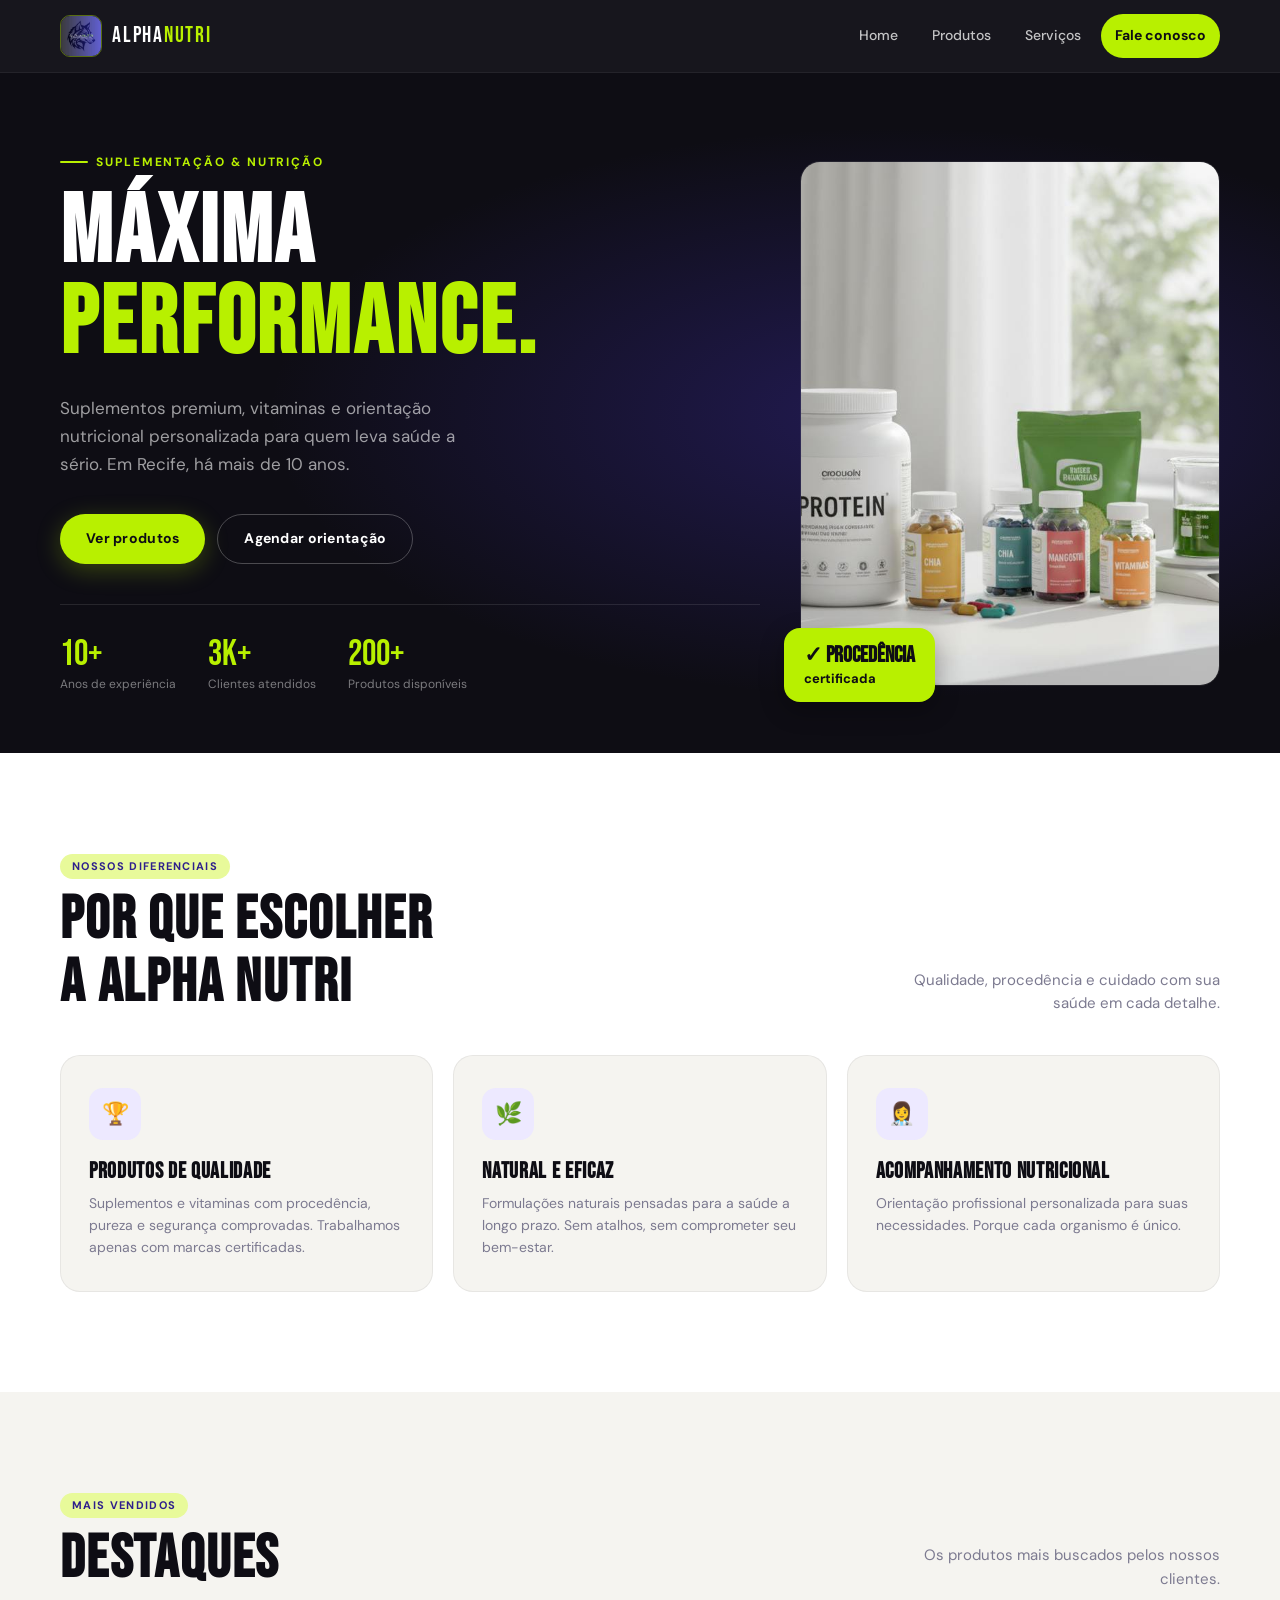
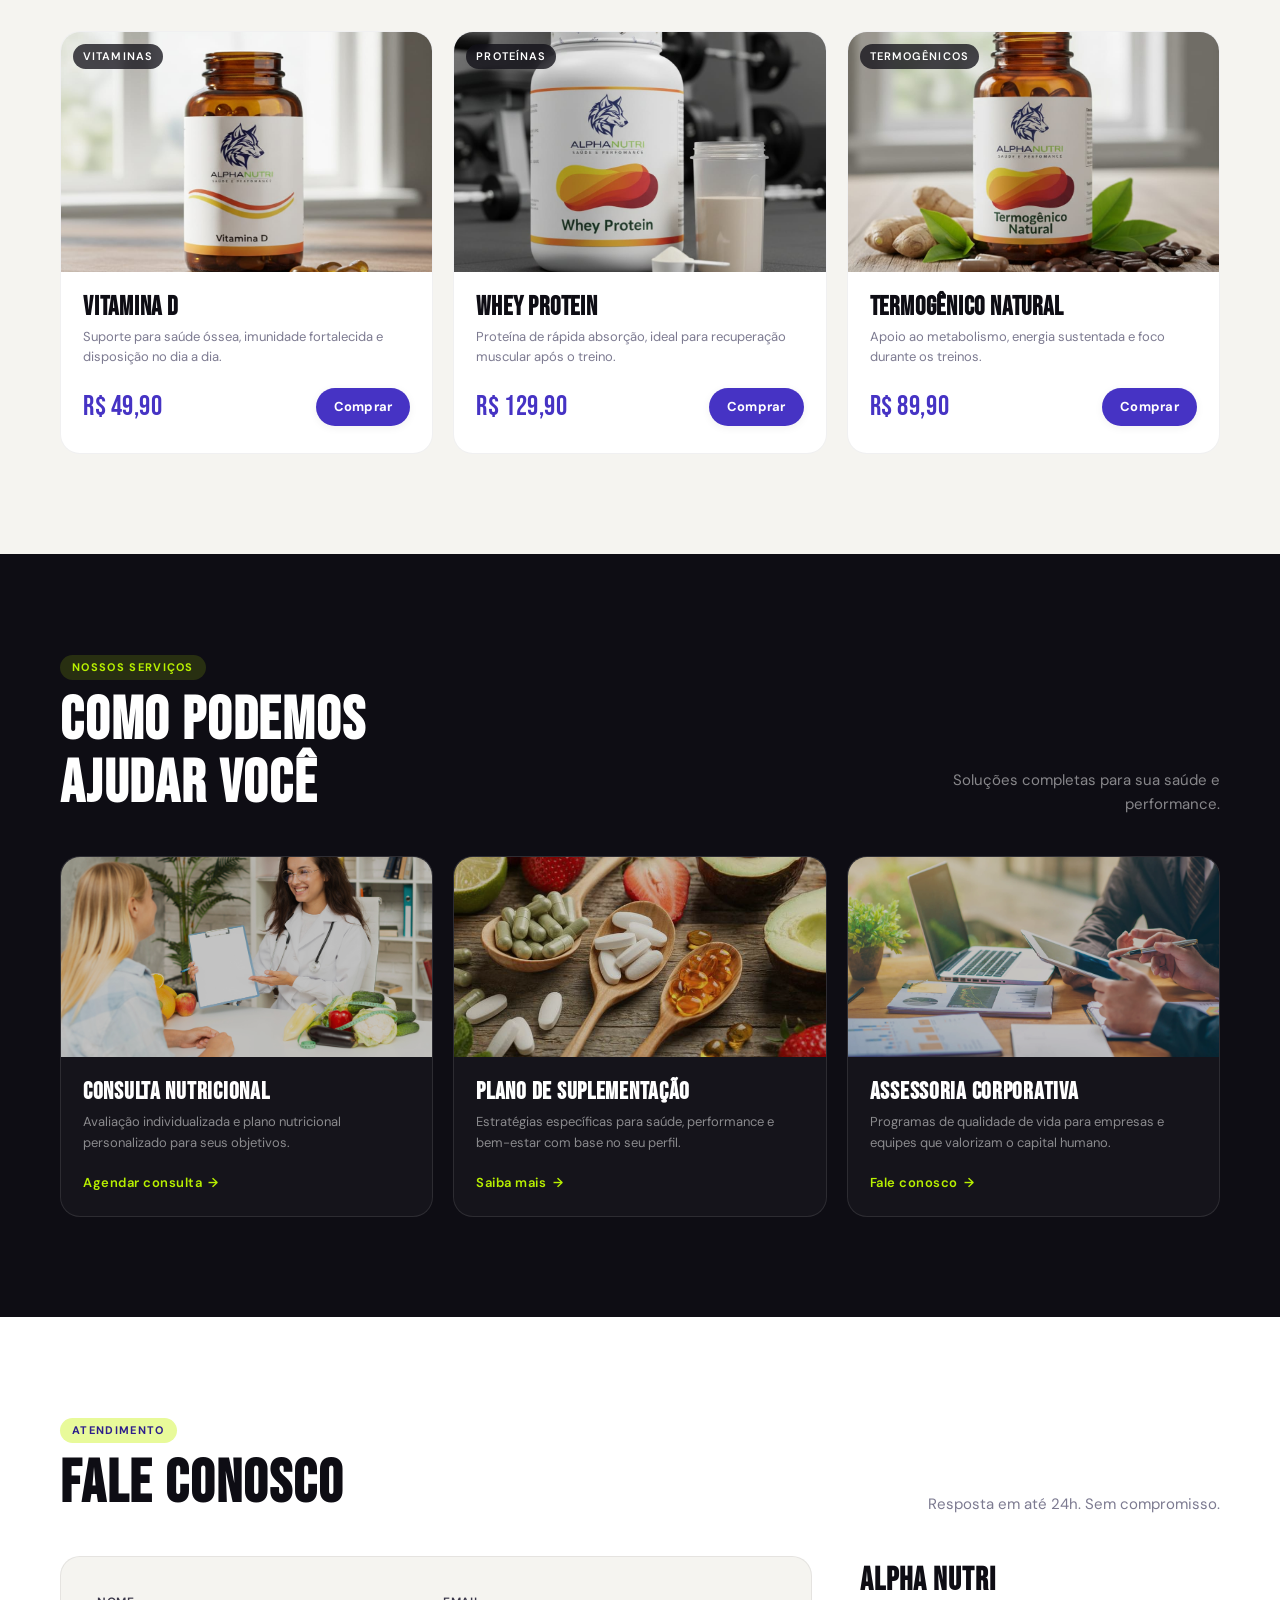
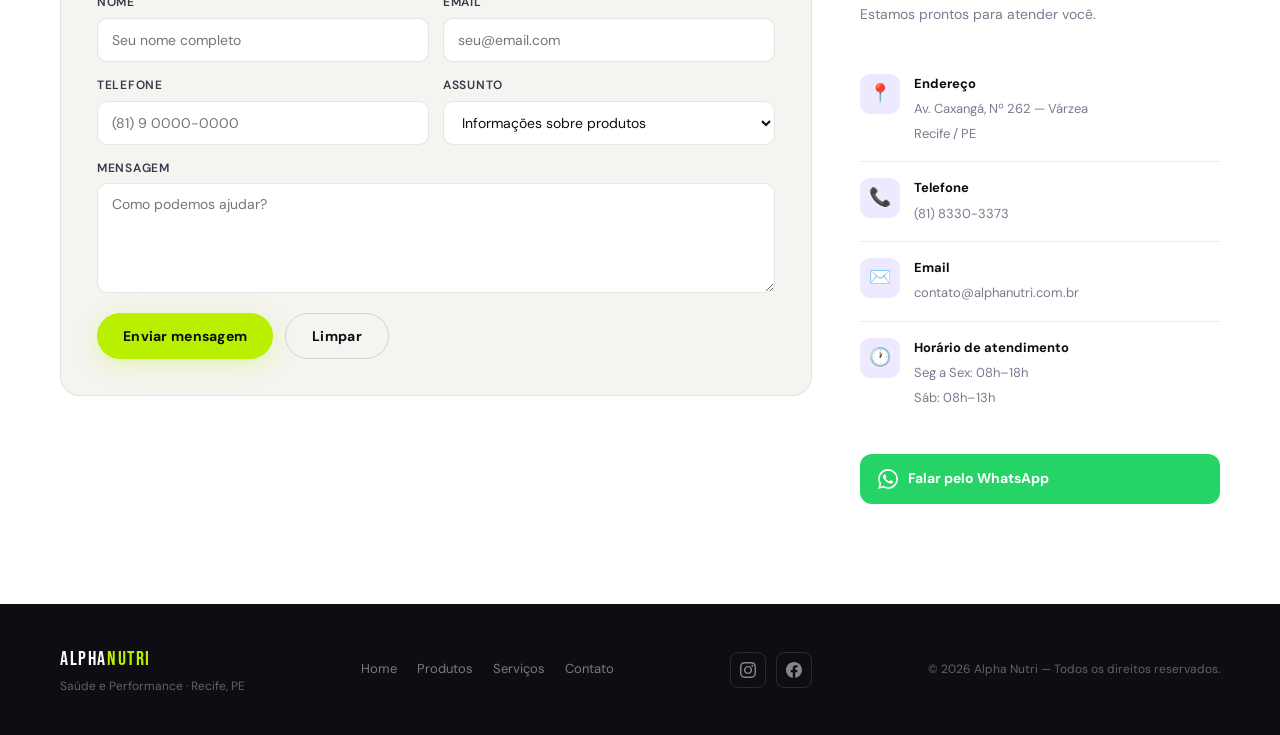
==== commit 6f555c75: "Update comments in index.html for clarity" ====
--- a/index.html
+++ b/index.html
@@ -486,7 +486,7 @@
 
             </address>
 
-            <!-- WhatsApp CTA — substitua o número real -->
+            <!-- WhatsApp CTA —  -->
             <a
               class="whatsapp-cta"
               href="https://wa.me/5581983303373?text=Olá%2C%20vim%20pelo%20site%20e%20gostaria%20de%20mais%20informações!"
@@ -524,7 +524,7 @@
         <a href="#contato">Contato</a>
       </nav>
 
-      <!-- Redes Sociais — substitua os hrefs reais -->
+      <!-- Redes Sociais -->
       <div class="footer-social" aria-label="Redes sociais">
         <a href="https://instagram.com/alphanutri" target="_blank" rel="noopener noreferrer" aria-label="Instagram da Alpha Nutri">
           <!-- Instagram SVG -->
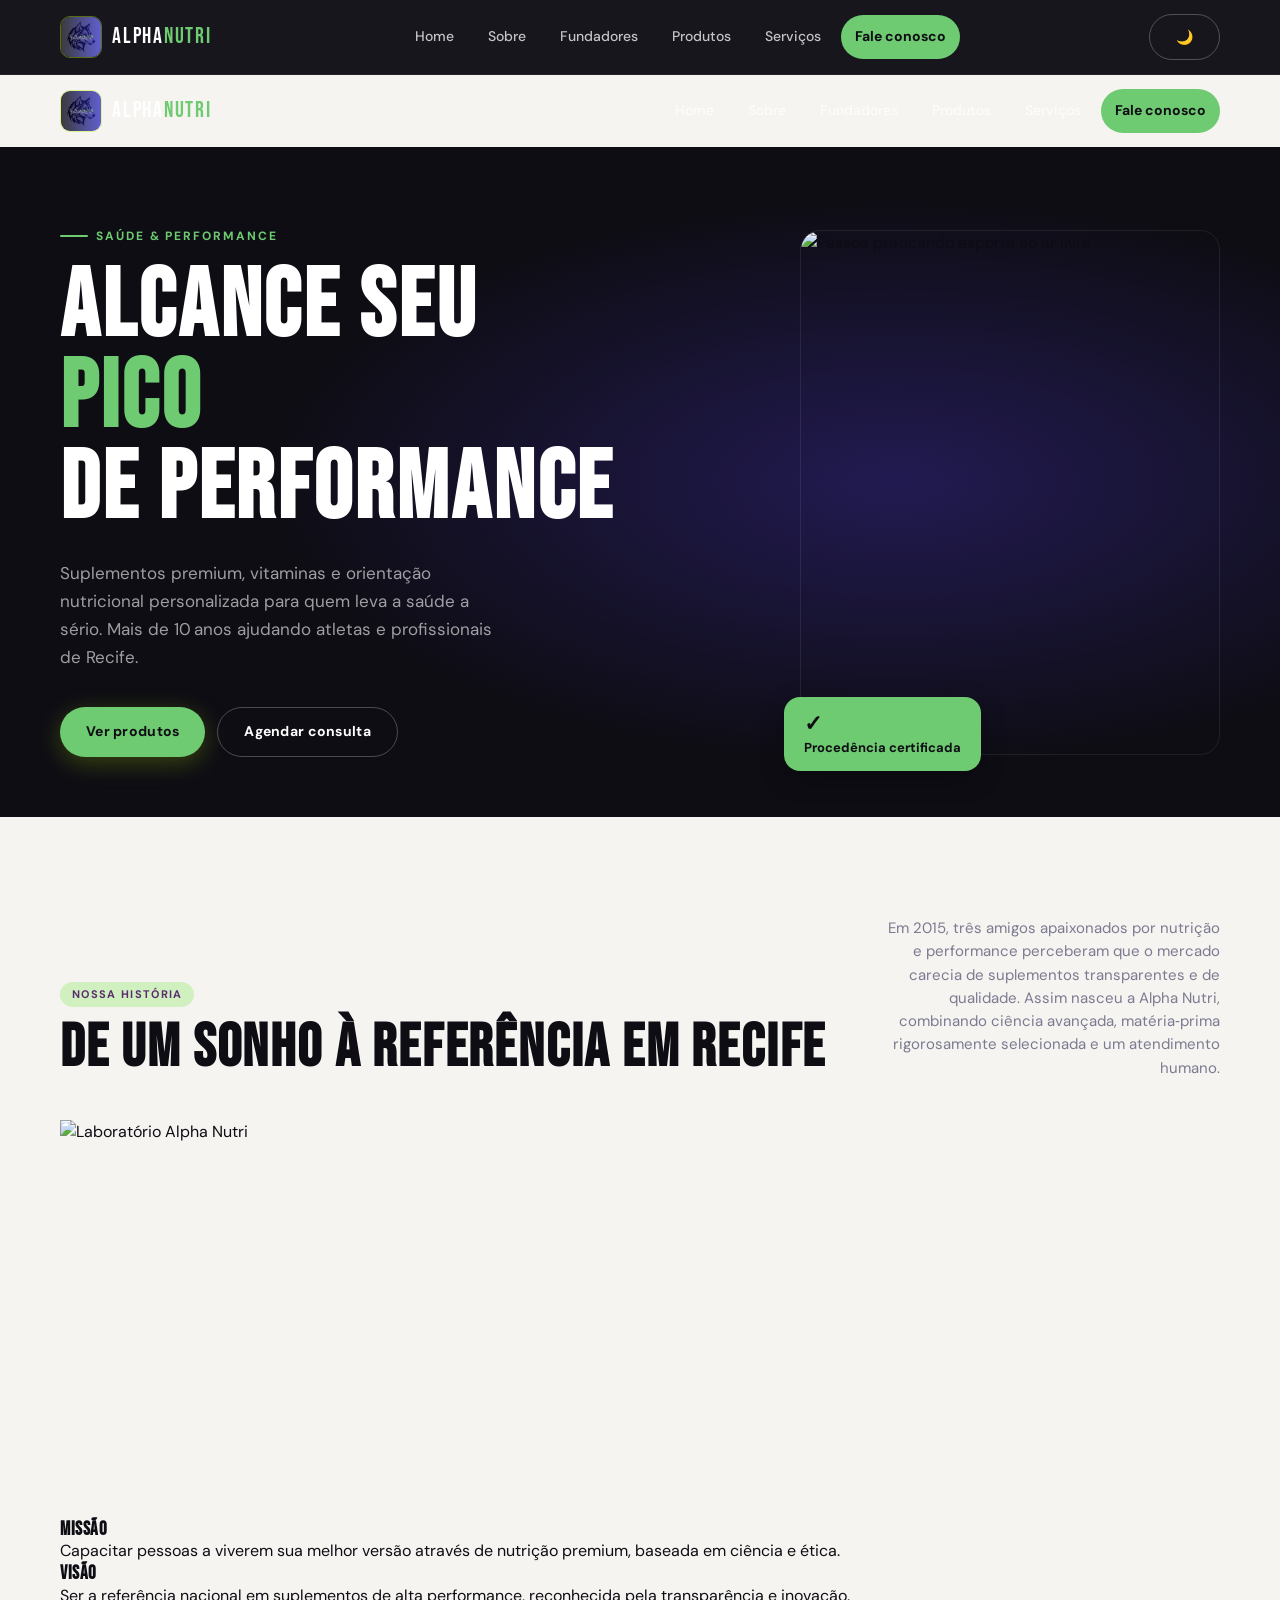
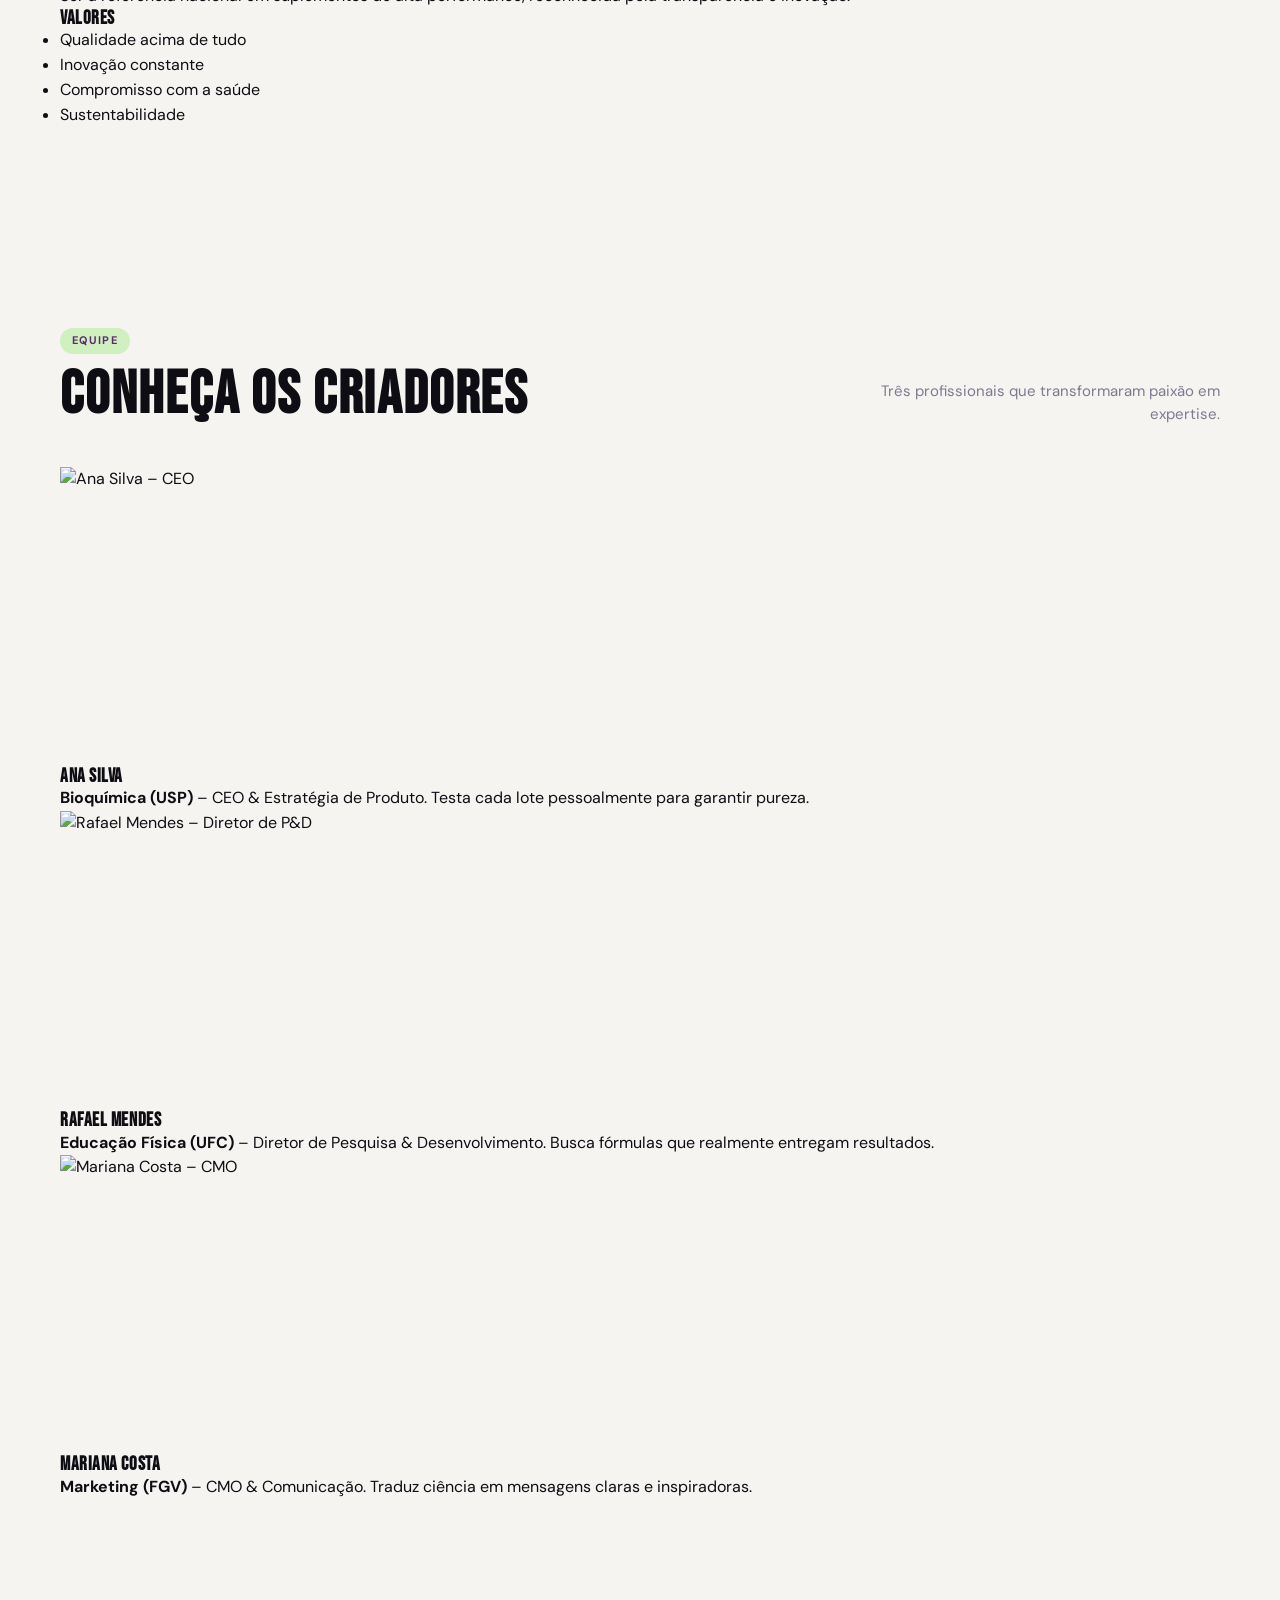
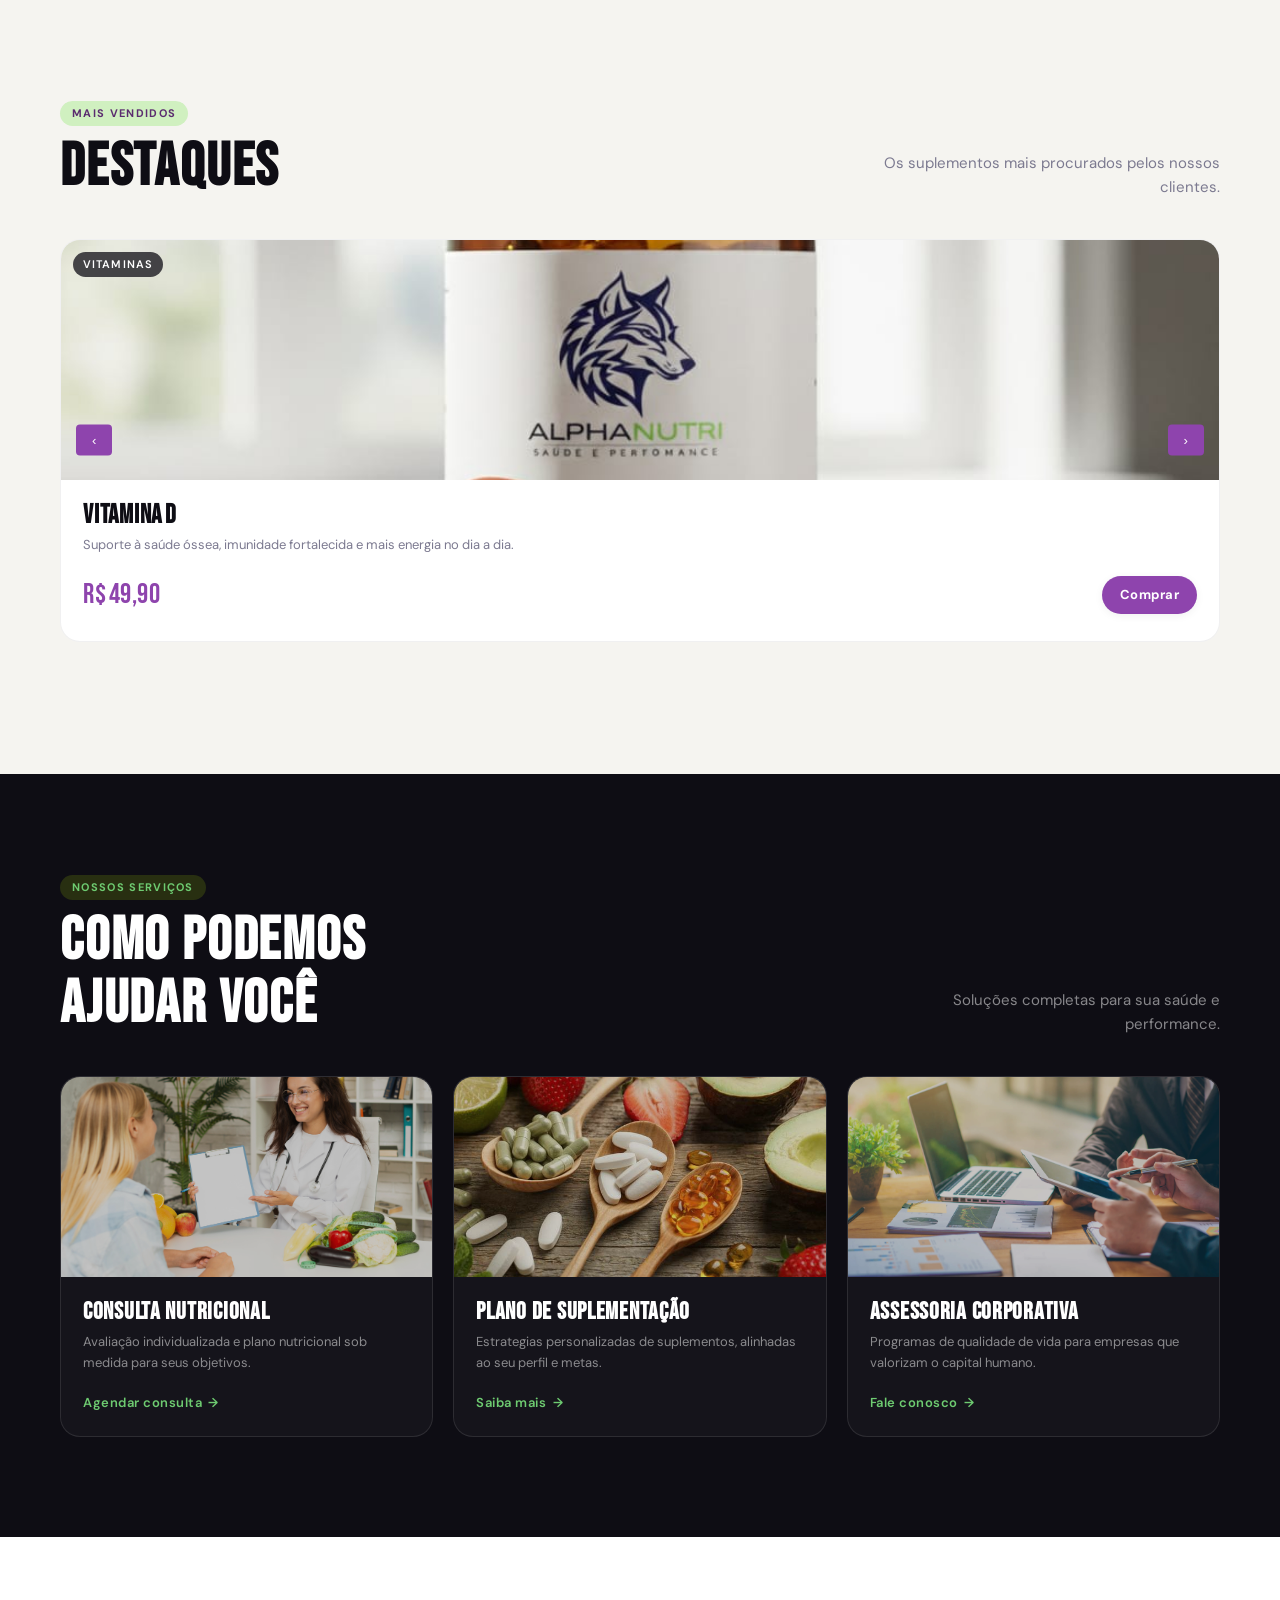
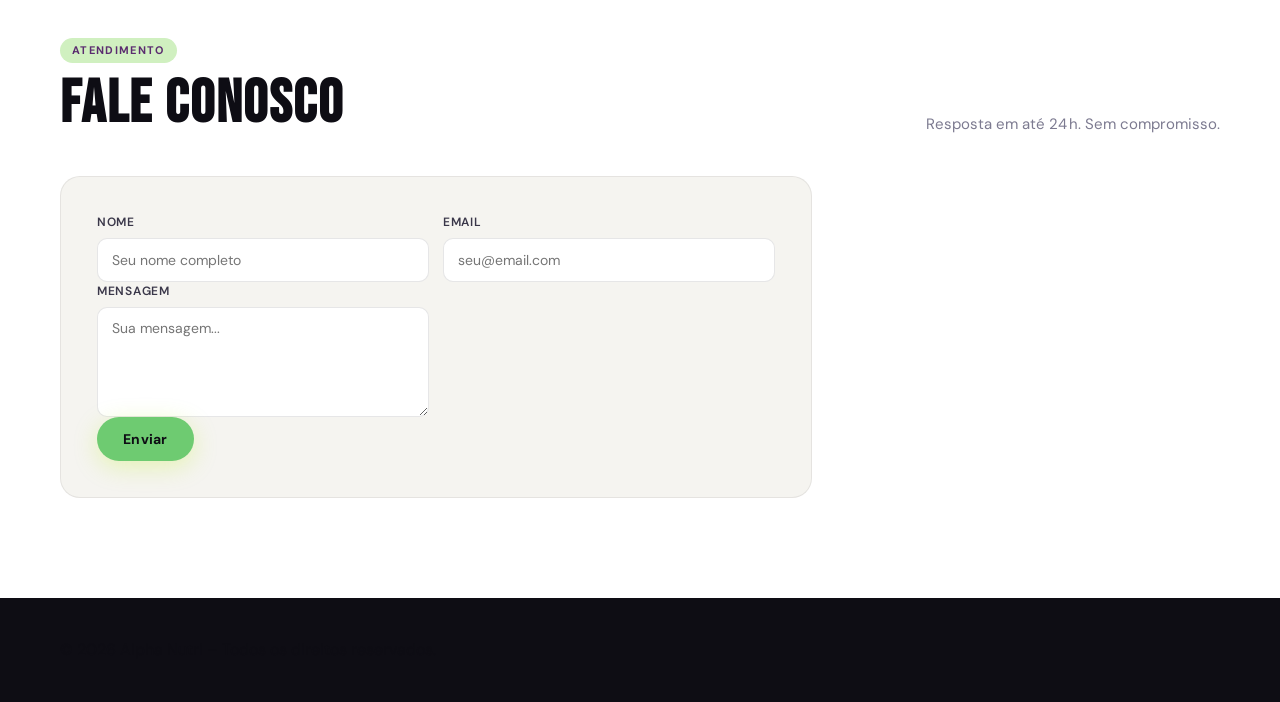
==== commit a177b7c7: "feat: add dark mode support and update site navigation and metadata" ====
--- a/index.html
+++ b/index.html
@@ -3,260 +3,175 @@
 <head>
   <meta charset="utf-8" />
   <meta name="viewport" content="width=device-width, initial-scale=1" />
-
-  <!-- ─── SEO ────────────────────────────── -->
-  <title>Alpha Nutri — Suplementos e Orientação Nutricional em Recife</title>
-  <meta name="description" content="Alpha Nutri: suplementos premium, vitaminas, produtos naturais e orientação nutricional personalizada. Localizada em Recife, PE." />
-  <meta name="keywords" content="suplementos recife, vitamina D, whey protein, nutricionista recife, loja suplementos" />
-  <link rel="canonical" href="https://pedro-soares09.github.io/alpha-nutri/" />
-
-  <!-- ─── OPEN GRAPH (WhatsApp, Facebook, LinkedIn) ─── -->
-  <meta property="og:type"        content="website" />
-  <meta property="og:url"         content="https://www.alphanutri.com.br/" />
-  <meta property="og:title"       content="Alpha Nutri — Saúde e Performance" />
-  <meta property="og:description" content="Suplementos premium, vitaminas e orientação nutricional em Recife, PE." />
-  <meta property="og:image"       content="https://www.alphanutri.com.br/img/og-cover.jpg" />
-  <meta property="og:locale"      content="pt_BR" />
-
-  <!-- ─── TWITTER CARD ───────────────────── -->
-  <meta name="twitter:card"        content="summary_large_image" />
-  <meta name="twitter:title"       content="Alpha Nutri — Saúde e Performance" />
-  <meta name="twitter:description" content="Suplementos premium, vitaminas e orientação nutricional em Recife, PE." />
-  <meta name="twitter:image"       content="https://pedro-soares09.github.io/alpha-nutri/img/og-cover.jpg" />
-
-  <!-- ─── FAVICON ────────────────────────── -->
-  <link rel="icon"             type="image/jpeg"     href="img/logo.jpeg" />
-  <!-- Recomendado: gerar com https://realfavicongenerator.net -->
-  <!-- <link rel="apple-touch-icon" href="img/apple-touch-icon.png" /> -->
-  <!-- <link rel="manifest"         href="manifest.webmanifest" /> -->
-
-  <!-- ─── PERFORMANCE: pré-conecta ao Google Fonts ─── -->
+  <title>Alpha Nutri — Suplementos premium e orientação nutricional</title>
+  <meta name="description" content="Alpha Nutri oferece suplementos de alta qualidade, vitaminas, produtos naturais e acompanhamento nutricional personalizado em Recife, PE." />
+  <link rel="stylesheet" href="css/style.css" />
+  <!-- Google Fonts -->
   <link rel="preconnect" href="https://fonts.googleapis.com" />
   <link rel="preconnect" href="https://fonts.gstatic.com" crossorigin />
-
-  <!-- ─── FONTES ─────────────────────────── -->
-  <link
-    href="https://fonts.googleapis.com/css2?family=Bebas+Neue&family=DM+Sans:ital,opsz,wght@0,9..40,300;0,9..40,400;0,9..40,500;0,9..40,700;1,9..40,300&display=swap"
-    rel="stylesheet"
-  />
-
-  <!-- ─── CSS ────────────────────────────── -->
-  <link rel="stylesheet" href="css/style.css" />
-
-  <!-- Schema.org: LocalBusiness (Google Rich Results) -->
-  <script type="application/ld+json">
-  {
-    "@context": "https://schema.org",
-    "@type": "LocalBusiness",
-    "name": "Alpha Nutri",
-    "description": "Suplementos, vitaminas, produtos naturais e orientação nutricional em Recife.",
-    "url": "https://www.alphanutri.com.br",
-    "telephone": "+55-81-3003-6212",
-    "email": "contato@alphanutri.com.br",
-    "image": "https://www.alphanutri.com.br/img/logo.jpeg",
-    "address": {
-      "@type": "PostalAddress",
-      "streetAddress": "Av. Caxangá, Nº 262",
-      "addressLocality": "Recife",
-      "addressRegion": "PE",
-      "addressCountry": "BR"
-    },
-    "openingHoursSpecification": [
-      {
-        "@type": "OpeningHoursSpecification",
-        "dayOfWeek": ["Monday","Tuesday","Wednesday","Thursday","Friday"],
-        "opens": "08:00",
-        "closes": "18:00"
-      },
-      {
-        "@type": "OpeningHoursSpecification",
-        "dayOfWeek": "Saturday",
-        "opens": "08:00",
-        "closes": "13:00"
-      }
-    ]
-  }
-  </script>
+  <link href="https://fonts.googleapis.com/css2?family=Bebas+Neue&family=DM+Sans:wght@400;500;700&display=swap" rel="stylesheet" />
 </head>
 <body>
 
-  <!-- Acessibilidade: pular para conteúdo principal -->
   <a class="skip-link" href="#main-content">Pular para o conteúdo</a>
 
-  <!-- ─── HEADER ───────────────────────── -->
+  <!-- HEADER -->
   <header class="site-header" role="banner">
     <div class="container header-inner">
-
       <a class="brand" href="#home" aria-label="Alpha Nutri — Página inicial">
-        <img src="img/logo.jpeg" alt="" class="brand-logo" width="42" height="42" />
+        <img src="img/logo.jpeg" alt="Logo Alpha Nutri" class="brand-logo" width="42" height="42" />
         <span class="brand-text">ALPHA<span>NUTRI</span></span>
       </a>
-
       <nav class="main-nav" id="main-nav" aria-label="Menu principal">
         <ul role="list">
           <li><a href="#home">Home</a></li>
+          <li><a href="#sobre">Sobre</a></li>
+          <li><a href="#fundadores">Fundadores</a></li>
           <li><a href="#produtos">Produtos</a></li>
           <li><a href="#servicos">Serviços</a></li>
           <li><a href="#contato" class="nav-cta">Fale conosco</a></li>
         </ul>
       </nav>
-
-      <button
-        class="btn-menu"
-        id="btn-menu"
-        aria-expanded="false"
-        aria-controls="main-nav"
-        aria-label="Abrir menu de navegação"
-      >☰</button>
-
+      <!-- Theme toggle button -->
+      <button class="btn btn-ghost" id="theme-toggle" aria-label="Alternar tema claro/escuro">🌙</button>
+      <button class="btn-menu" id="btn-menu" aria-expanded="false" aria-controls="main-nav" aria-label="Abrir menu de navegação">☰</button>
     </div>
   </header>
+    <div class="container header-inner">
+      <a class="brand" href="#home" aria-label="Alpha Nutri — Página inicial">
+        <img src="img/logo.jpeg" alt="Logo Alpha Nutri" class="brand-logo" width="42" height="42" />
+        <span class="brand-text">ALPHA<span>NUTRI</span></span>
+      </a>
+      <nav class="main-nav" id="main-nav" aria-label="Menu principal">
+        <ul role="list">
+          <li><a href="#home">Home</a></li>
+          <li><a href="#sobre">Sobre</a></li>
+          <li><a href="#fundadores">Fundadores</a></li>
+          <li><a href="#produtos">Produtos</a></li>
+          <li><a href="#servicos">Serviços</a></li>
+          <li><a href="#contato" class="nav-cta">Fale conosco</a></li>
+        </ul>
+      </nav>
+      <button class="btn-menu" id="btn-menu" aria-expanded="false" aria-controls="main-nav" aria-label="Abrir menu de navegação">☰</button>
+    </div>
+  </header>
 
   <main id="main-content">
 
-    <!-- ─── HERO ──────────────────────────── -->
+    <!-- HERO -->
     <section id="home" class="hero" aria-labelledby="hero-title">
       <div class="container hero-inner">
-
         <div class="hero-text">
-          <p class="hero-eyebrow">Suplementação &amp; Nutrição</p>
-
-          <h1 id="hero-title">
-            Máxima
-            <em>Performance.</em>
-          </h1>
-
-          <p class="hero-desc">
-            Suplementos premium, vitaminas e orientação nutricional personalizada
-            para quem leva saúde a sério. Em Recife, há mais de 10 anos.
-          </p>
-
+          <p class="hero-eyebrow">Saúde &amp; Performance</p>
+          <h1 id="hero-title">Alcance seu <em>pico</em> de performance</h1>
+          <p class="hero-desc">Suplementos premium, vitaminas e orientação nutricional personalizada para quem leva a saúde a sério. Mais de 10 anos ajudando atletas e profissionais de Recife.</p>
           <div class="hero-actions">
             <a class="btn btn-lime" href="#produtos">Ver produtos</a>
-            <a class="btn btn-ghost" href="#servicos">Agendar orientação</a>
-          </div>
-
-          <div class="hero-stats" aria-label="Estatísticas Alpha Nutri">
-            <div>
-              <div class="stat-num" data-count="10" data-suffix="+">10+</div>
-              <div class="stat-label">Anos de experiência</div>
-            </div>
-            <div>
-              <div class="stat-num" data-count="3" data-suffix="K+">3K+</div>
-              <div class="stat-label">Clientes atendidos</div>
-            </div>
-            <div>
-              <div class="stat-num" data-count="200" data-suffix="+">200+</div>
-              <div class="stat-label">Produtos disponíveis</div>
-            </div>
-          </div>
-        </div>
-
+            <a class="btn btn-ghost" href="#contato">Agendar consulta</a>
+          </div>
+        </div>
         <div class="hero-image-wrap" aria-hidden="true">
-          <img
-            src="img/produtos.jpeg"
-            alt=""
-            width="420"
-            height="525"
-            loading="eager"
-            fetchpriority="high"
-          />
-          <div class="hero-badge">
-            <strong>✓ Procedência</strong>
-            certificada
-          </div>
-        </div>
-
-      </div>
-    </section>
-
-    <!-- ─── POR QUE ALPHA NUTRI ───────────── -->
-    <section class="why-us section" aria-labelledby="why-title">
-      <div class="container">
-
-        <div class="section-header">
-          <div>
-            <span class="tag">Nossos diferenciais</span>
-            <h2 id="why-title">Por que escolher<br>a Alpha Nutri</h2>
-          </div>
-          <p>Qualidade, procedência e cuidado com sua saúde em cada detalhe.</p>
-        </div>
-
-        <div class="pillars">
-
-          <article class="pillar animate">
-            <div class="pillar-icon" aria-hidden="true">🏆</div>
-            <h3>Produtos de Qualidade</h3>
-            <p>Suplementos e vitaminas com procedência, pureza e segurança comprovadas. Trabalhamos apenas com marcas certificadas.</p>
-          </article>
-
-          <article class="pillar animate delay-1">
-            <div class="pillar-icon" aria-hidden="true">🌿</div>
-            <h3>Natural e Eficaz</h3>
-            <p>Formulações naturais pensadas para a saúde a longo prazo. Sem atalhos, sem comprometer seu bem-estar.</p>
-          </article>
-
-          <article class="pillar animate delay-2">
-            <div class="pillar-icon" aria-hidden="true">👩‍⚕️</div>
-            <h3>Acompanhamento Nutricional</h3>
-            <p>Orientação profissional personalizada para suas necessidades. Porque cada organismo é único.</p>
-          </article>
-
-        </div>
-      </div>
-    </section>
-
-    <!-- ─── PRODUTOS ──────────────────────── -->
+          <img src="img/lifestyle_hero.jpeg" alt="Pessoa praticando esporte ao ar livre" width="420" height="525" loading="eager" fetchpriority="high" />
+          <div class="hero-badge"><strong>✓</strong> Procedência certificada</div>
+        </div>
+      </div>
+    </section>
+
+    <!-- SOBRE A ALPHA NUTRI -->
+    <section id="sobre" class="section" aria-labelledby="sobre-title">
+      <div class="container">
+        <div class="section-header">
+          <div>
+            <span class="tag">Nossa história</span>
+            <h2 id="sobre-title">De um sonho à referência em Recife</h2>
+          </div>
+          <p>Em 2015, três amigos apaixonados por nutrição e performance perceberam que o mercado carecia de suplementos transparentes e de qualidade. Assim nasceu a Alpha Nutri, combinando ciência avançada, matéria‑prima rigorosamente selecionada e um atendimento humano.</p>
+        </div>
+        <div class="about-grid">
+          <div class="about-img"><img src="img/laboratorio.jpg" alt="Laboratório Alpha Nutri" loading="lazy" width="600" height="400" /></div>
+          <div class="about-text">
+            <h3>Missão</h3>
+            <p>Capacitar pessoas a viverem sua melhor versão através de nutrição premium, baseada em ciência e ética.</p>
+            <h3>Visão</h3>
+            <p>Ser a referência nacional em suplementos de alta performance, reconhecida pela transparência e inovação.</p>
+            <h3>Valores</h3>
+            <ul>
+              <li>Qualidade acima de tudo</li>
+              <li>Inovação constante</li>
+              <li>Compromisso com a saúde</li>
+              <li>Sustentabilidade</li>
+            </ul>
+          </div>
+        </div>
+      </div>
+    </section>
+
+    <!-- FUNDADORES -->
+    <section id="fundadores" class="section" aria-labelledby="fundadores-title">
+      <div class="container">
+        <div class="section-header">
+          <div>
+            <span class="tag">Equipe</span>
+            <h2 id="fundadores-title">Conheça os criadores</h2>
+          </div>
+          <p>Três profissionais que transformaram paixão em expertise.</p>
+        </div>
+        <div class="founders-grid">
+          <article class="founder-card">
+            <img src="img/founder_ana.jpg" alt="Ana Silva – CEO" loading="lazy" width="300" height="300" />
+            <h3>Ana Silva</h3>
+            <p><strong>Bioquímica (USP)</strong> – CEO &amp; Estratégia de Produto. Testa cada lote pessoalmente para garantir pureza.</p>
+          </article>
+          <article class="founder-card">
+            <img src="img/founder_rafael.jpg" alt="Rafael Mendes – Diretor de P&D" loading="lazy" width="300" height="300" />
+            <h3>Rafael Mendes</h3>
+            <p><strong>Educação Física (UFC)</strong> – Diretor de Pesquisa &amp; Desenvolvimento. Busca fórmulas que realmente entregam resultados.</p>
+          </article>
+          <article class="founder-card">
+            <img src="img/founder_mariana.jpg" alt="Mariana Costa – CMO" loading="lazy" width="300" height="300" />
+            <h3>Mariana Costa</h3>
+            <p><strong>Marketing (FGV)</strong> – CMO &amp; Comunicação. Traduz ciência em mensagens claras e inspiradoras.</p>
+          </article>
+        </div>
+      </div>
+    </section>
+
+    <!-- PRODUTOS -->
     <section id="produtos" class="products section" aria-labelledby="products-title">
       <div class="container">
-
         <div class="section-header">
           <div>
             <span class="tag">Mais vendidos</span>
             <h2 id="products-title">Destaques</h2>
           </div>
-          <p>Os produtos mais buscados pelos nossos clientes.</p>
-        </div>
-
-        <div class="products-grid">
-
+          <p>Os suplementos mais procurados pelos nossos clientes.</p>
+        </div>
+        <div class="products-carousel"><div class="products-grid">
           <article class="product-card animate">
             <div class="product-img-wrap">
-              <img
-                src="img/vitamina D.jpeg"
-                alt="Frasco de Vitamina D Alpha Nutri"
-                width="400"
-                height="240"
-                loading="lazy"
-              />
+              <img src="img/vitamina D.jpeg" alt="Frasco de Vitamina D Alpha Nutri" width="400" height="240" loading="lazy" />
               <span class="product-cat">Vitaminas</span>
             </div>
             <div class="product-body">
-              <h3>Vitamina D</h3>
-              <p>Suporte para saúde óssea, imunidade fortalecida e disposição no dia a dia.</p>
+              <h3>Vitamina D</h3>
+              <p>Suporte à saúde óssea, imunidade fortalecida e mais energia no dia a dia.</p>
               <div class="product-foot">
-                <span class="price" aria-label="Preço: R$ 49,90">R$ 49,90</span>
-                <a class="btn btn-violet btn-sm" href="#contato" aria-label="Comprar Vitamina D">Comprar</a>
+                <span class="price" aria-label="Preço: R$ 49,90">R$ 49,90</span>
+                <a class="btn btn-violet btn-sm" href="#contato" aria-label="Comprar Vitamina D">Comprar</a>
               </div>
             </div>
           </article>
 
           <article class="product-card animate delay-1">
             <div class="product-img-wrap">
-              <img
-                src="img/whey protein.jpeg"
-                alt="Pote de Whey Protein Alpha Nutri"
-                width="400"
-                height="240"
-                loading="lazy"
-              />
+              <img src="img/whey protein.jpeg" alt="Pote de Whey Protein Alpha Nutri" width="400" height="240" loading="lazy" />
               <span class="product-cat">Proteínas</span>
             </div>
             <div class="product-body">
               <h3>Whey Protein</h3>
-              <p>Proteína de rápida absorção, ideal para recuperação muscular após o treino.</p>
+              <p>Proteína de rápida absorção, ideal para recuperação muscular pós‑treino.</p>
               <div class="product-foot">
-                <span class="price" aria-label="Preço: R$ 129,90">R$ 129,90</span>
+                <span class="price" aria-label="Preço: R$ 129,90">R$ 129,90</span>
                 <a class="btn btn-violet btn-sm" href="#contato" aria-label="Comprar Whey Protein">Comprar</a>
               </div>
             </div>
@@ -264,291 +179,105 @@
 
           <article class="product-card animate delay-2">
             <div class="product-img-wrap">
-              <img
-                src="img/termogenico.jpeg"
-                alt="Produto Termogênico Natural Alpha Nutri"
-                width="400"
-                height="240"
-                loading="lazy"
-              />
+              <img src="img/termogenico.jpeg" alt="Termogênico Natural Alpha Nutri" width="400" height="240" loading="lazy" />
               <span class="product-cat">Termogênicos</span>
             </div>
             <div class="product-body">
               <h3>Termogênico Natural</h3>
-              <p>Apoio ao metabolismo, energia sustentada e foco durante os treinos.</p>
+              <p>Estimula o metabolismo, fornece energia sustentada e foco durante os treinos.</p>
               <div class="product-foot">
-                <span class="price" aria-label="Preço: R$ 89,90">R$ 89,90</span>
-                <a class="btn btn-violet btn-sm" href="#contato" aria-label="Comprar Termogênico Natural">Comprar</a>
-              </div>
-            </div>
-          </article>
-
-        </div>
-      </div>
-    </section>
-
-    <!-- ─── SERVIÇOS ──────────────────────── -->
+                <span class="price" aria-label="Preço: R$ 89,90">R$ 89,90</span>
+                <a class="btn btn-violet btn-sm" href="#contato" aria-label="Comprar Termogênico">Comprar</a>
+              </div>
+            </div>
+          </article>
+        </div>
+      </div>
+    </section>
+
+    <!-- SERVIÇOS -->
     <section id="servicos" class="services section" aria-labelledby="services-title">
       <div class="container">
-
         <div class="section-header">
           <div>
             <span class="tag">Nossos serviços</span>
-            <h2 id="services-title">Como podemos<br>ajudar você</h2>
+            <h2 id="services-title">Como podemos<br/>ajudar você</h2>
           </div>
           <p>Soluções completas para sua saúde e performance.</p>
         </div>
-
         <div class="services-grid">
-
           <article class="service-card animate">
-            <img
-              src="img/Consulta Nutricional.jpg"
-              class="service-img"
-              alt="Nutricionista realizando consulta"
-              width="400"
-              height="200"
-              loading="lazy"
-            />
+            <img src="img/Consulta Nutricional.jpg" class="service-img" alt="Nutricionista realizando consulta" width="400" height="200" loading="lazy" />
             <div class="service-body">
               <h3>Consulta Nutricional</h3>
-              <p>Avaliação individualizada e plano nutricional personalizado para seus objetivos.</p>
+              <p>Avaliação individualizada e plano nutricional sob medida para seus objetivos.</p>
               <a class="service-link" href="#contato">Agendar consulta</a>
             </div>
           </article>
 
           <article class="service-card animate delay-1">
-            <img
-              src="img/Plano de Suplementação.jpeg"
-              class="service-img"
-              alt="Profissional elaborando plano de suplementação"
-              width="400"
-              height="200"
-              loading="lazy"
-            />
+            <img src="img/Plano de Suplementação.jpeg" class="service-img" alt="Profissional elaborando plano de suplementação" width="400" height="200" loading="lazy" />
             <div class="service-body">
               <h3>Plano de Suplementação</h3>
-              <p>Estratégias específicas para saúde, performance e bem-estar com base no seu perfil.</p>
+              <p>Estrategias personalizadas de suplementos, alinhadas ao seu perfil e metas.</p>
               <a class="service-link" href="#contato">Saiba mais</a>
             </div>
           </article>
 
           <article class="service-card animate delay-2">
-            <img
-              src="img/Assessoria Corporativa.jpg"
-              class="service-img"
-              alt="Apresentação de assessoria corporativa de saúde"
-              width="400"
-              height="200"
-              loading="lazy"
-            />
+            <img src="img/Assessoria Corporativa.jpg" class="service-img" alt="Assessoria corporativa de saúde" width="400" height="200" loading="lazy" />
             <div class="service-body">
               <h3>Assessoria Corporativa</h3>
-              <p>Programas de qualidade de vida para empresas e equipes que valorizam o capital humano.</p>
+              <p>Programas de qualidade de vida para empresas que valorizam o capital humano.</p>
               <a class="service-link" href="#contato">Fale conosco</a>
             </div>
           </article>
-
-        </div>
-      </div>
-    </section>
-
-    <!-- ─── CONTATO ───────────────────────── -->
+        </div>
+      </div>
+    </section>
+
+    <!-- CONTATO -->
     <section id="contato" class="contact section" aria-labelledby="contact-title">
       <div class="container">
-
         <div class="section-header">
           <div>
             <span class="tag">Atendimento</span>
             <h2 id="contact-title">Fale conosco</h2>
           </div>
-          <p>Resposta em até 24h. Sem compromisso.</p>
-        </div>
-
+          <p>Resposta em até 24 h. Sem compromisso.</p>
+        </div>
         <div class="contact-layout">
-
-          <!-- Formulário com labels associados via for/id -->
-          <form
-            class="contact-form-box"
-            id="contact-form"
-            novalidate
-            aria-label="Formulário de contato"
-          >
+          <form class="contact-form-box" id="contact-form" novalidate aria-label="Formulário de contato">
             <div class="form-row">
-
               <div class="field">
                 <label for="nome">Nome</label>
-                <input
-                  type="text"
-                  id="nome"
-                  name="nome"
-                  placeholder="Seu nome completo"
-                  autocomplete="name"
-                  required
-                />
-              </div>
-
+                <input type="text" id="nome" name="nome" placeholder="Seu nome completo" autocomplete="name" required />
+              </div>
               <div class="field">
                 <label for="email">Email</label>
-                <input
-                  type="email"
-                  id="email"
-                  name="email"
-                  placeholder="seu@email.com"
-                  autocomplete="email"
-                  required
-                />
-              </div>
-
-              <div class="field">
-                <label for="phone">Telefone</label>
-                <input
-                  type="tel"
-                  id="phone"
-                  name="telefone"
-                  placeholder="(81) 9 0000-0000"
-                  autocomplete="tel"
-                />
-              </div>
-
-              <div class="field">
-                <label for="assunto">Assunto</label>
-                <select id="assunto" name="assunto">
-                  <option value="produtos">Informações sobre produtos</option>
-                  <option value="consulta">Agendar consulta</option>
-                  <option value="suplementacao">Plano de suplementação</option>
-                  <option value="corporativo">Assessoria corporativa</option>
-                  <option value="parcerias">Parcerias</option>
-                </select>
-              </div>
-
-              <div class="field full">
+                <input type="email" id="email" name="email" placeholder="seu@email.com" autocomplete="email" required />
+              </div>
+            </div>
+            <div class="form-row">
+              <div class="field full-width">
                 <label for="mensagem">Mensagem</label>
-                <textarea
-                  id="mensagem"
-                  name="mensagem"
-                  placeholder="Como podemos ajudar?"
-                  required
-                ></textarea>
-              </div>
-
-            </div>
-
-            <div class="form-actions">
-              <button class="btn btn-lime" type="submit">Enviar mensagem</button>
-              <button
-                class="btn btn-ghost"
-                type="reset"
-                style="color: var(--ink); border-color: rgba(14,13,20,0.15);"
-              >Limpar</button>
-            </div>
-
+                <textarea id="mensagem" name="mensagem" rows="4" placeholder="Sua mensagem..." required></textarea>
+              </div>
+            </div>
+            <button type="submit" class="btn btn-lime">Enviar</button>
           </form>
-
-          <!-- Informações de contato -->
-          <div class="contact-side">
-            <h3>Alpha Nutri</h3>
-            <p class="subtitle">Estamos prontos para atender você.</p>
-
-            <address style="font-style: normal;">
-
-              <div class="contact-item">
-                <div class="contact-item-icon" aria-hidden="true">📍</div>
-                <div class="contact-item-text">
-                  <strong>Endereço</strong>
-                  <span>Av. Caxangá, Nº 262 — Várzea<br>Recife / PE</span>
-                </div>
-              </div>
-
-              <div class="contact-item">
-                <div class="contact-item-icon" aria-hidden="true">📞</div>
-                <div class="contact-item-text">
-                  <strong>Telefone</strong>
-                  <span><a href="tel:+558183303373">(81) 8330-3373</a></span>
-                </div>
-              </div>
-
-              <div class="contact-item">
-                <div class="contact-item-icon" aria-hidden="true">✉️</div>
-                <div class="contact-item-text">
-                  <strong>Email</strong>
-                  <span><a href="mailto:contato@alphanutri.com.br">contato@alphanutri.com.br</a></span>
-                </div>
-              </div>
-
-              <div class="contact-item">
-                <div class="contact-item-icon" aria-hidden="true">🕐</div>
-                <div class="contact-item-text">
-                  <strong>Horário de atendimento</strong>
-                  <span>Seg a Sex: 08h–18h<br>Sáb: 08h–13h</span>
-                </div>
-              </div>
-
-            </address>
-
-            <!-- WhatsApp CTA —  -->
-            <a
-              class="whatsapp-cta"
-              href="https://wa.me/5581983303373?text=Olá%2C%20vim%20pelo%20site%20e%20gostaria%20de%20mais%20informações!"
-              target="_blank"
-              rel="noopener noreferrer"
-              aria-label="Abrir conversa no WhatsApp"
-            >
-              <!-- SVG inline do WhatsApp (sem dependência de lib) -->
-              <svg viewBox="0 0 24 24" fill="currentColor" aria-hidden="true">
-                <path d="M17.472 14.382c-.297-.149-1.758-.867-2.03-.967-.273-.099-.471-.148-.67.15-.197.297-.767.966-.94 1.164-.173.199-.347.223-.644.075-.297-.15-1.255-.463-2.39-1.475-.883-.788-1.48-1.761-1.653-2.059-.173-.297-.018-.458.13-.606.134-.133.298-.347.446-.52.149-.174.198-.298.298-.497.099-.198.05-.371-.025-.52-.075-.149-.669-1.612-.916-2.207-.242-.579-.487-.5-.669-.51-.173-.008-.371-.01-.57-.01-.198 0-.52.074-.792.372-.272.297-1.04 1.016-1.04 2.479 0 1.462 1.065 2.875 1.213 3.074.149.198 2.096 3.2 5.077 4.487.709.306 1.262.489 1.694.625.712.227 1.36.195 1.871.118.571-.085 1.758-.719 2.006-1.413.248-.694.248-1.289.173-1.413-.074-.124-.272-.198-.57-.347m-5.421 7.403h-.004a9.87 9.87 0 01-5.031-1.378l-.361-.214-3.741.982.998-3.648-.235-.374a9.86 9.86 0 01-1.51-5.26c.001-5.45 4.436-9.884 9.888-9.884 2.64 0 5.122 1.03 6.988 2.898a9.825 9.825 0 012.893 6.994c-.003 5.45-4.437 9.884-9.885 9.884m8.413-18.297A11.815 11.815 0 0012.05 0C5.495 0 .16 5.335.157 11.892c0 2.096.547 4.142 1.588 5.945L.057 24l6.305-1.654a11.882 11.882 0 005.683 1.448h.005c6.554 0 11.89-5.335 11.893-11.893a11.821 11.821 0 00-3.48-8.413z"/>
-              </svg>
-              Falar pelo WhatsApp
-            </a>
-
-          </div>
-        </div>
-      </div>
-    </section>
-
-  </main><!-- /#main-content -->
-
-  <!-- ─── FOOTER ──────────────────────────── -->
-  <footer class="site-footer" role="contentinfo">
-    <div class="container footer-inner">
-
-      <div class="footer-brand">
-        <div class="brand-text">ALPHA<span>NUTRI</span></div>
-        <small>Saúde e Performance · Recife, PE</small>
-      </div>
-
-      <nav class="footer-links" aria-label="Links do rodapé">
-        <a href="#home">Home</a>
-        <a href="#produtos">Produtos</a>
-        <a href="#servicos">Serviços</a>
-        <a href="#contato">Contato</a>
-      </nav>
-
-      <!-- Redes Sociais -->
-      <div class="footer-social" aria-label="Redes sociais">
-        <a href="https://instagram.com/alphanutri" target="_blank" rel="noopener noreferrer" aria-label="Instagram da Alpha Nutri">
-          <!-- Instagram SVG -->
-          <svg width="16" height="16" viewBox="0 0 24 24" fill="currentColor" aria-hidden="true">
-            <path d="M12 2.163c3.204 0 3.584.012 4.85.07 3.252.148 4.771 1.691 4.919 4.919.058 1.265.069 1.645.069 4.849 0 3.205-.012 3.584-.069 4.849-.149 3.225-1.664 4.771-4.919 4.919-1.266.058-1.644.07-4.85.07-3.204 0-3.584-.012-4.849-.07-3.26-.149-4.771-1.699-4.919-4.92-.058-1.265-.07-1.644-.07-4.849 0-3.204.013-3.583.07-4.849.149-3.227 1.664-4.771 4.919-4.919 1.266-.057 1.645-.069 4.849-.069zm0-2.163c-3.259 0-3.667.014-4.947.072-4.358.2-6.78 2.618-6.98 6.98-.059 1.281-.073 1.689-.073 4.948 0 3.259.014 3.668.072 4.948.2 4.358 2.618 6.78 6.98 6.98 1.281.058 1.689.072 4.948.072 3.259 0 3.668-.014 4.948-.072 4.354-.2 6.782-2.618 6.979-6.98.059-1.28.073-1.689.073-4.948 0-3.259-.014-3.667-.072-4.947-.196-4.354-2.617-6.78-6.979-6.98-1.281-.059-1.69-.073-4.949-.073zm0 5.838c-3.403 0-6.162 2.759-6.162 6.162s2.759 6.163 6.162 6.163 6.162-2.759 6.162-6.163c0-3.403-2.759-6.162-6.162-6.162zm0 10.162c-2.209 0-4-1.79-4-4 0-2.209 1.791-4 4-4s4 1.791 4 4c0 2.21-1.791 4-4 4zm6.406-11.845c-.796 0-1.441.645-1.441 1.44s.645 1.44 1.441 1.44c.795 0 1.439-.645 1.439-1.44s-.644-1.44-1.439-1.44z"/>
-          </svg>
-        </a>
-        <a href="https://facebook.com/alphanutri" target="_blank" rel="noopener noreferrer" aria-label="Facebook da Alpha Nutri">
-          <!-- Facebook SVG -->
-          <svg width="16" height="16" viewBox="0 0 24 24" fill="currentColor" aria-hidden="true">
-            <path d="M24 12.073c0-6.627-5.373-12-12-12s-12 5.373-12 12c0 5.99 4.388 10.954 10.125 11.854v-8.385H7.078v-3.47h3.047V9.43c0-3.007 1.792-4.669 4.533-4.669 1.312 0 2.686.235 2.686.235v2.953H15.83c-1.491 0-1.956.925-1.956 1.874v2.25h3.328l-.532 3.47h-2.796v8.385C19.612 23.027 24 18.062 24 12.073z"/>
-          </svg>
-        </a>
-      </div>
-
-      <p class="footer-copy">
-        © <span id="year"></span> Alpha Nutri — Todos os direitos reservados.
-      </p>
-
+        </div>
+      </div>
+    </section>
+
+  </main>
+
+  <footer class="site-footer">
+    <div class="container">
+      <p>&copy; 2026 Alpha Nutri – Todos os direitos reservados.</p>
     </div>
   </footer>
 
-  <!-- ─── JS (defer = não bloqueia renderização) ─── -->
-  <script src="js/main.js" defer></script>
-
+  <script src="js/main.js"></script>
 </body>
 </html>
--- a/css/style.css
+++ b/css/style.css
@@ -12,13 +12,15 @@
   --page:         #f5f4f0;
   --white:        #ffffff;
 
-  --lime:         #b8f000;
-  --lime-dark:    #8ab800;
-  --lime-soft:    #e8fa9a;
-
-  --violet:       #2e1f8c;
-  --violet-mid:   #4633c4;
-  --violet-light: #ede9ff;
+  /* Verde‑emerald */
+  --lime:         #6ecb71;
+  --lime-dark:    #4b9c58;
+  --lime-soft:    #d0f0c0;
+
+  /* Roxo profundo */
+  --violet:       #5b2c6f;
+  --violet-mid:   #8e44ad;
+  --violet-light: #f3e5ff;
 
   --card-r:  20px;
   --btn-r:   50px;
@@ -37,6 +39,11 @@
   --shadow-sm:  0 2px 8px  rgba(14,13,20,0.06);
   --shadow-md:  0 8px 28px rgba(14,13,20,0.09);
   --shadow-lg:  0 16px 48px rgba(14,13,20,0.12);
+
+  /* Dark theme overrides (applied on .dark-theme) */
+  --page-dark:   #212121;
+  --ink-dark:    #f5f5f5;
+  --white-dark:  #333333;
 }
 
 /* ─── 2. RESET & BASE ────────────────────────────────── */
@@ -923,6 +930,37 @@
   .main-nav.open { display: block; }
 }
 
+/* ─── 10. CAROUSEL STYLES ──────────────────────── */
+.products-carousel {
+  position: relative;
+  overflow: hidden;
+  margin-bottom: 2rem;
+}
+.products-carousel .products-grid {
+  display: flex;
+  transition: transform var(--dur-mid) var(--ease);
+}
+.products-carousel .product-card {
+  min-width: 100%;
+  box-sizing: border-box;
+}
+.carousel-nav {
+  position: absolute;
+  top: 50%;
+  left: 0; right: 0;
+  display: flex;
+  justify-content: space-between;
+  transform: translateY(-50%);
+  padding: 0 1rem;
+}
+.carousel-nav button {
+  background: var(--violet-mid);
+  border: none;
+  color: var(--white);
+  padding: 0.5rem 1rem;
+  border-radius: 4px;
+  cursor: pointer;
+}
 /* Print */
 @media print {
   .site-header,
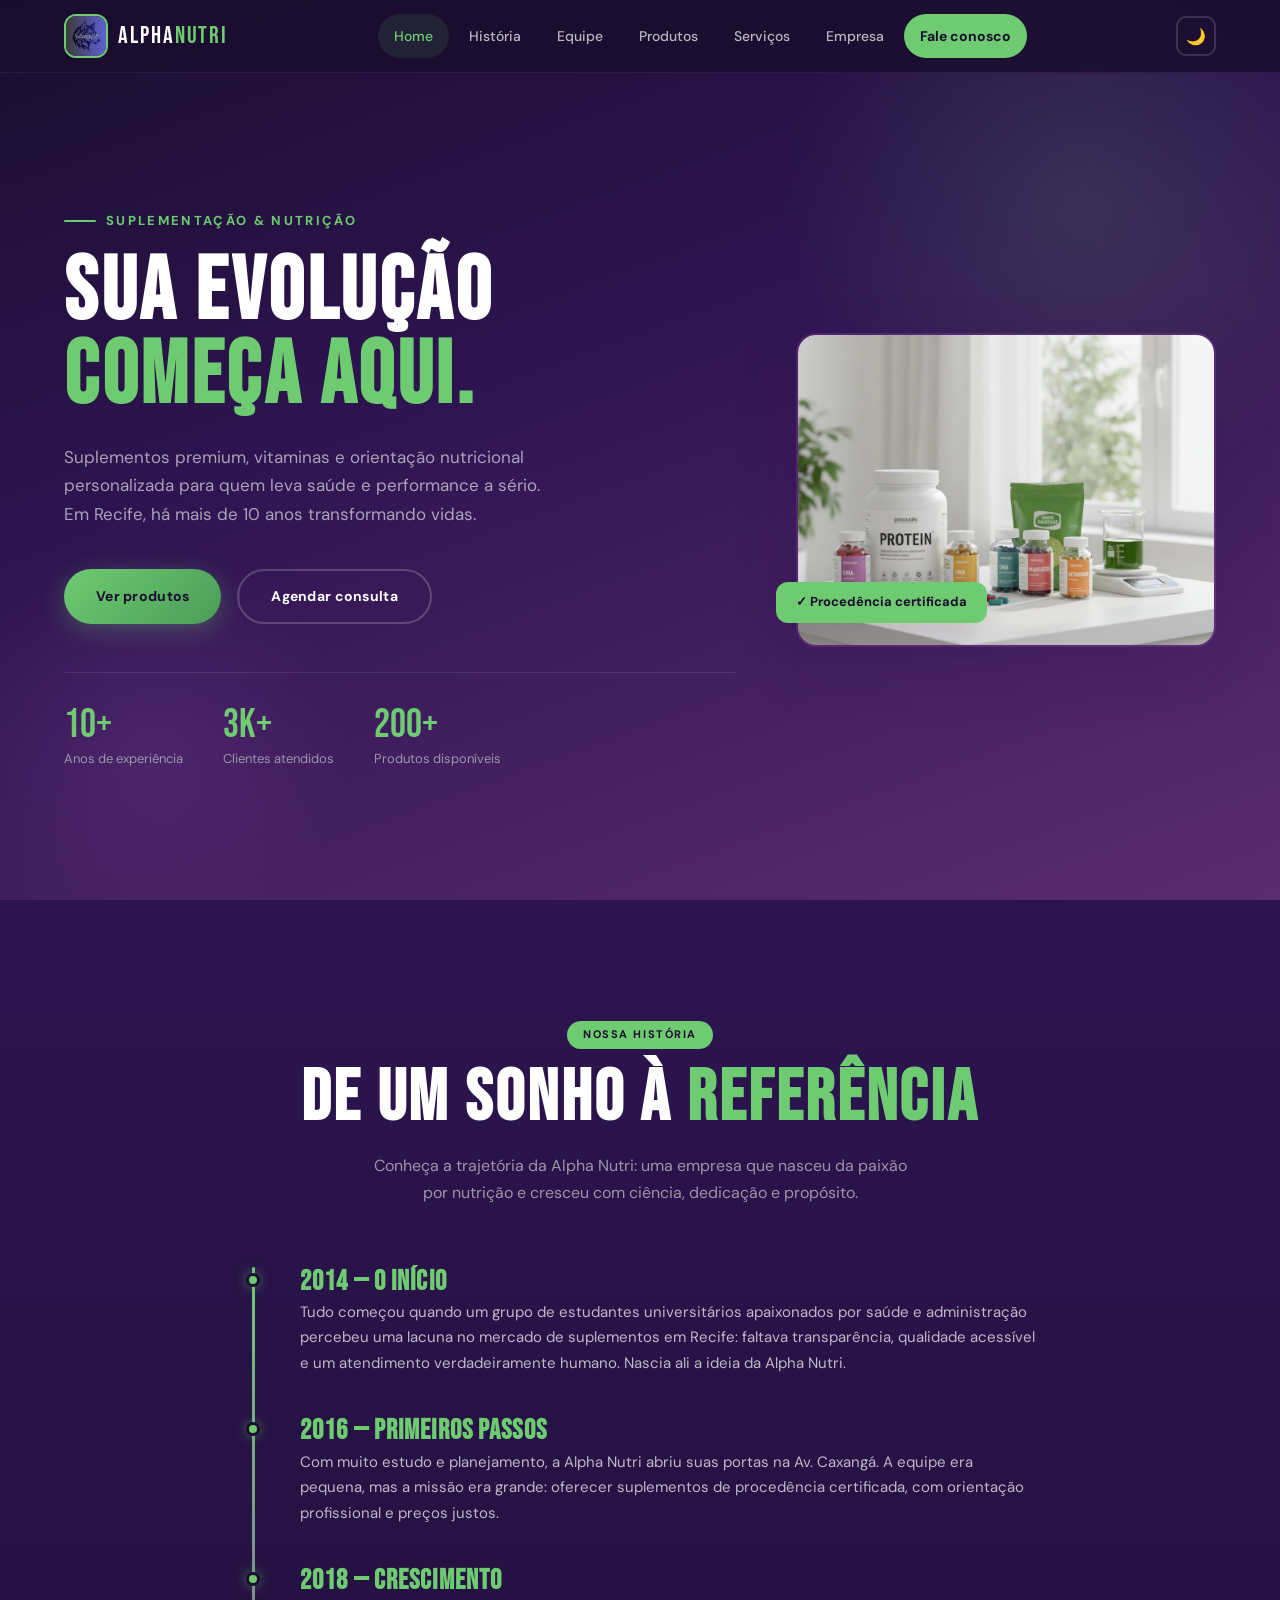
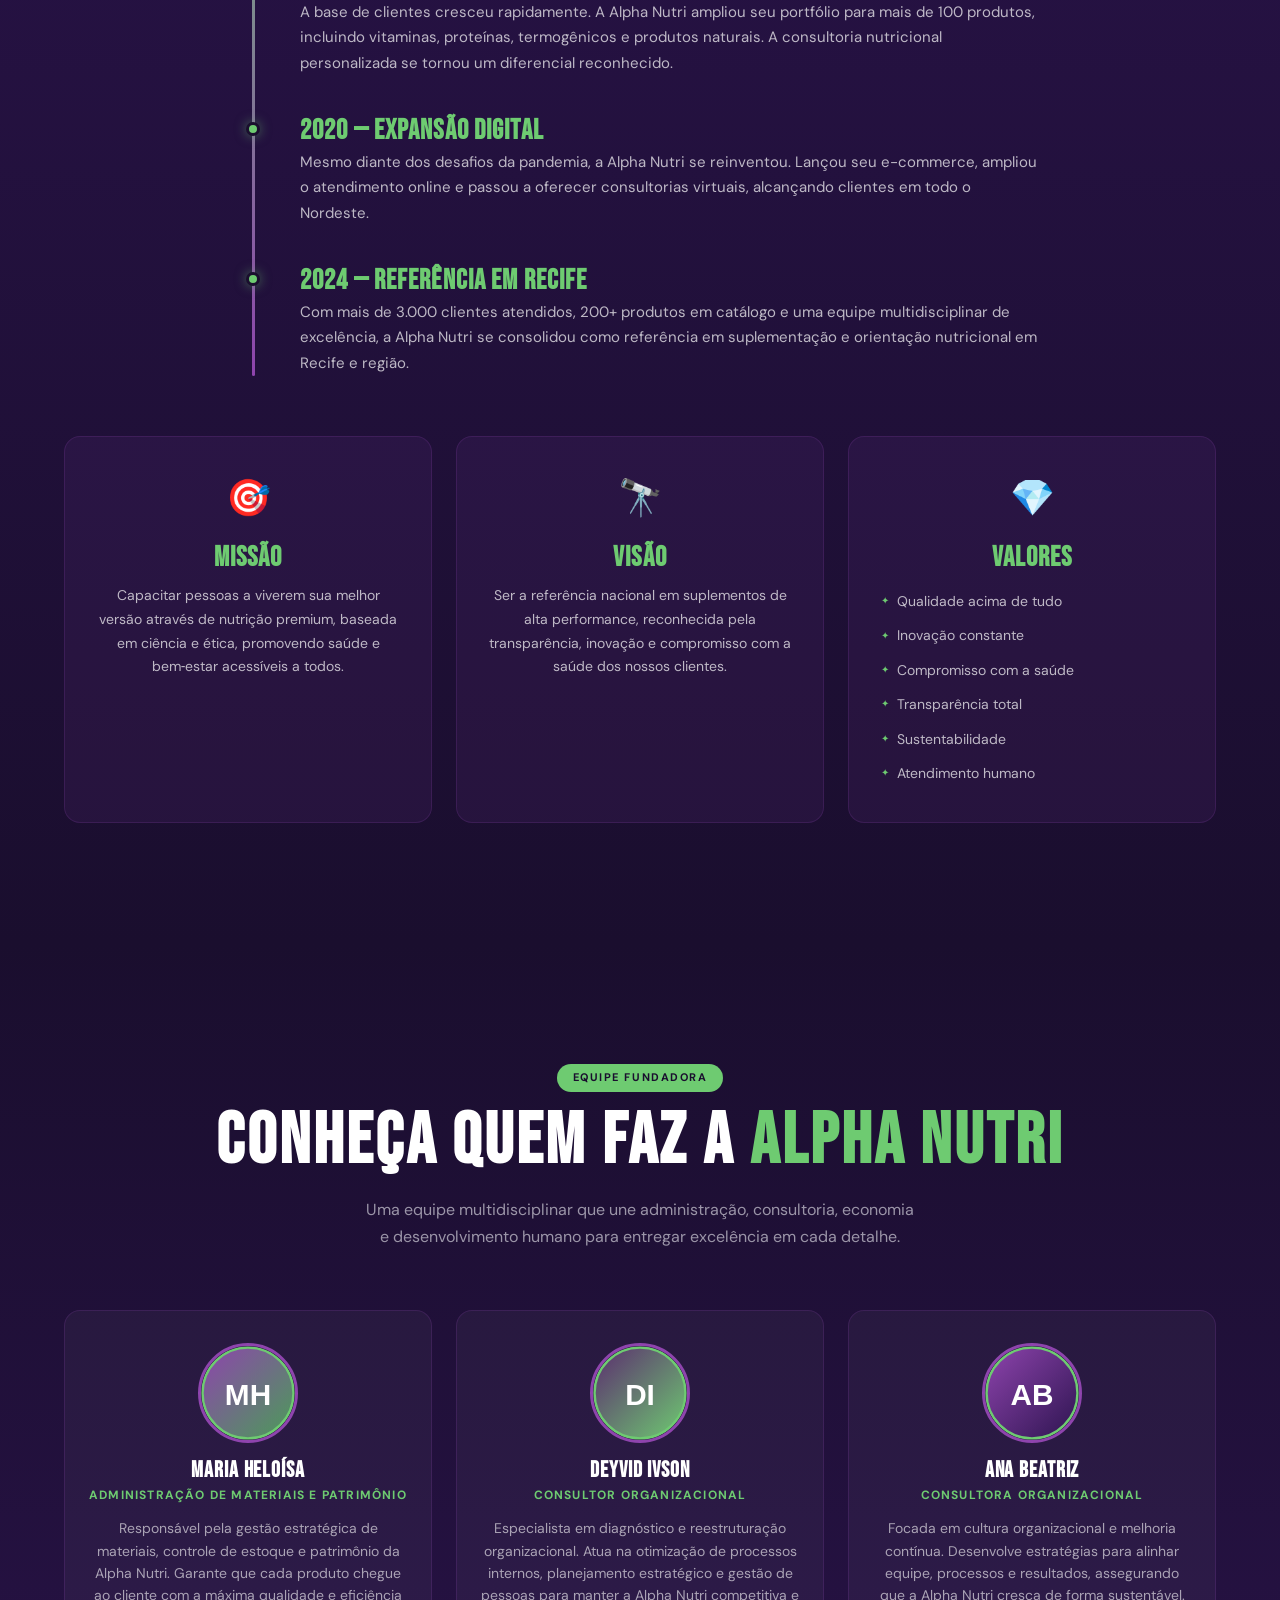
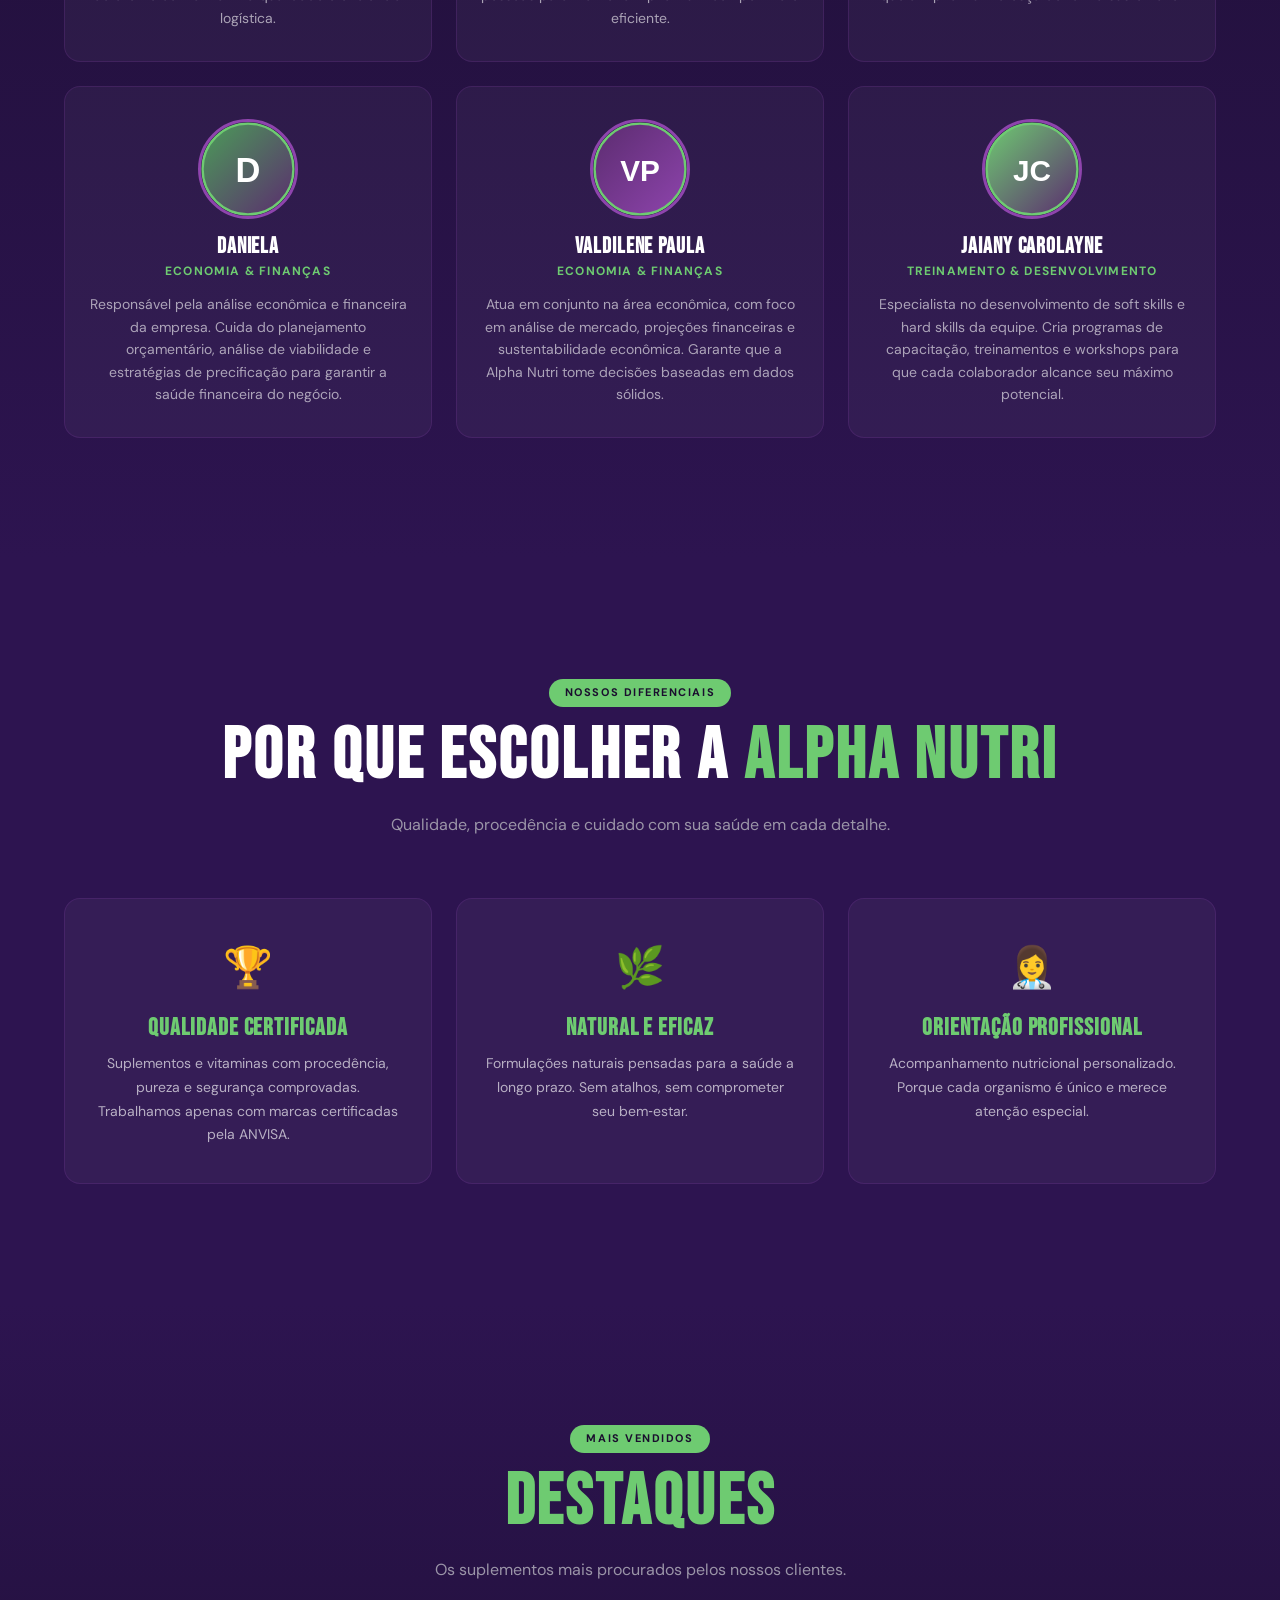
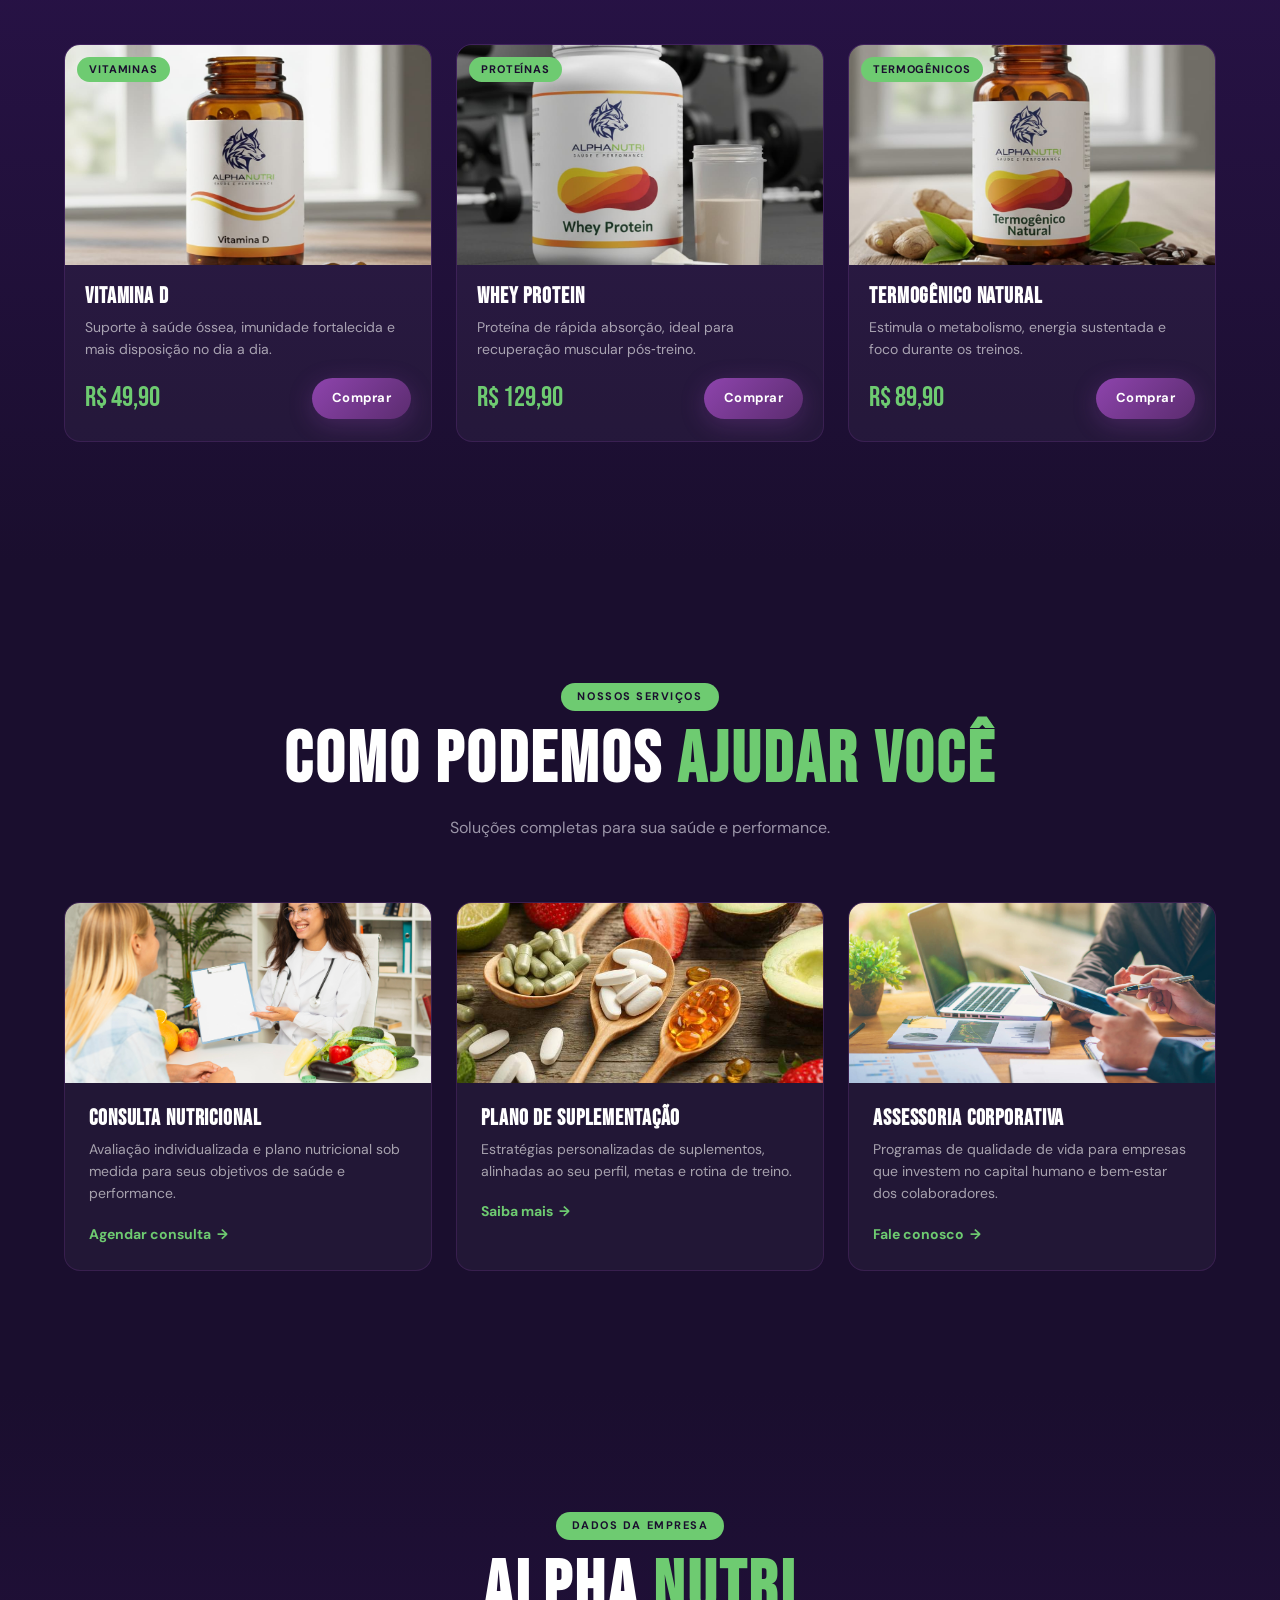
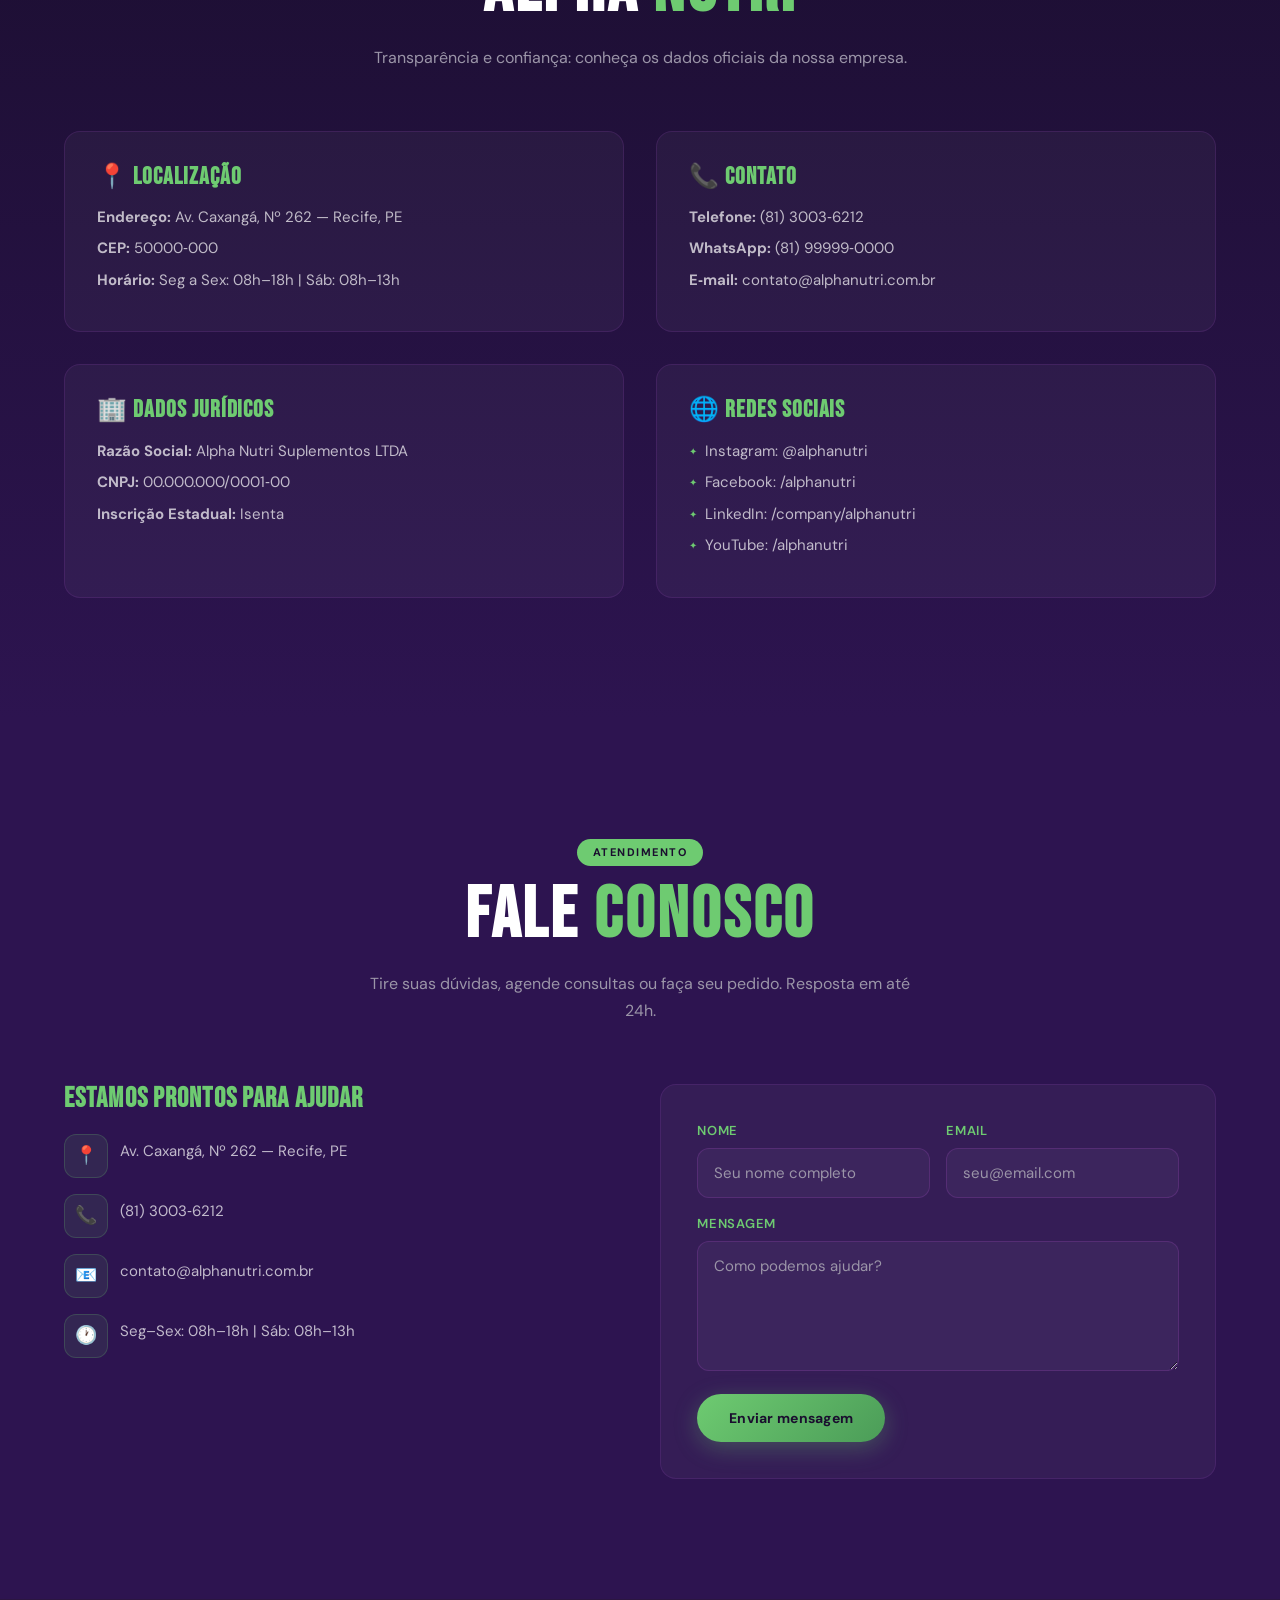
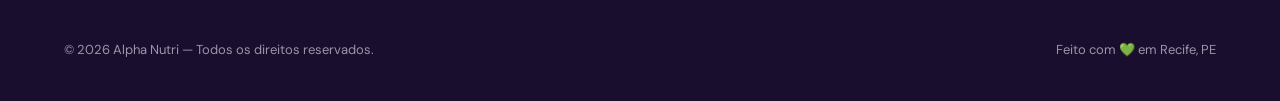
==== commit 20cca619: "feat(content): adiciona historia da Alpha Nutri, equipe fundadora, dados da empresa e secoes moderni" ====
--- a/index.html
+++ b/index.html
@@ -3,232 +3,315 @@
 <head>
   <meta charset="utf-8" />
   <meta name="viewport" content="width=device-width, initial-scale=1" />
-  <title>Alpha Nutri — Suplementos premium e orientação nutricional</title>
-  <meta name="description" content="Alpha Nutri oferece suplementos de alta qualidade, vitaminas, produtos naturais e acompanhamento nutricional personalizado em Recife, PE." />
-  <link rel="stylesheet" href="css/style.css" />
-  <!-- Google Fonts -->
+  <title>Alpha Nutri — Suplementos Premium em Recife</title>
+  <meta name="description" content="Alpha Nutri: suplementos premium, vitaminas, produtos naturais e orientação nutricional personalizada em Recife, PE." />
+  <link rel="icon" type="image/jpeg" href="img/logo.jpeg" />
   <link rel="preconnect" href="https://fonts.googleapis.com" />
   <link rel="preconnect" href="https://fonts.gstatic.com" crossorigin />
-  <link href="https://fonts.googleapis.com/css2?family=Bebas+Neue&family=DM+Sans:wght@400;500;700&display=swap" rel="stylesheet" />
+  <link href="https://fonts.googleapis.com/css2?family=Bebas+Neue&family=DM+Sans:wght@300;400;500;700&display=swap" rel="stylesheet" />
+  <link rel="stylesheet" href="css/style.css" />
 </head>
 <body>
 
   <a class="skip-link" href="#main-content">Pular para o conteúdo</a>
 
-  <!-- HEADER -->
+  <!-- ═══ HEADER ═══ -->
   <header class="site-header" role="banner">
     <div class="container header-inner">
       <a class="brand" href="#home" aria-label="Alpha Nutri — Página inicial">
-        <img src="img/logo.jpeg" alt="Logo Alpha Nutri" class="brand-logo" width="42" height="42" />
+        <img src="img/logo.jpeg" alt="Logo Alpha Nutri" class="brand-logo" width="44" height="44" />
         <span class="brand-text">ALPHA<span>NUTRI</span></span>
       </a>
       <nav class="main-nav" id="main-nav" aria-label="Menu principal">
         <ul role="list">
           <li><a href="#home">Home</a></li>
-          <li><a href="#sobre">Sobre</a></li>
-          <li><a href="#fundadores">Fundadores</a></li>
+          <li><a href="#historia">História</a></li>
+          <li><a href="#equipe">Equipe</a></li>
           <li><a href="#produtos">Produtos</a></li>
           <li><a href="#servicos">Serviços</a></li>
+          <li><a href="#empresa">Empresa</a></li>
           <li><a href="#contato" class="nav-cta">Fale conosco</a></li>
         </ul>
       </nav>
-      <!-- Theme toggle button -->
-      <button class="btn btn-ghost" id="theme-toggle" aria-label="Alternar tema claro/escuro">🌙</button>
-      <button class="btn-menu" id="btn-menu" aria-expanded="false" aria-controls="main-nav" aria-label="Abrir menu de navegação">☰</button>
+      <button id="theme-toggle" aria-label="Alternar tema">🌙</button>
+      <button class="btn-menu" id="btn-menu" aria-expanded="false" aria-controls="main-nav" aria-label="Abrir menu">☰</button>
     </div>
   </header>
-    <div class="container header-inner">
-      <a class="brand" href="#home" aria-label="Alpha Nutri — Página inicial">
-        <img src="img/logo.jpeg" alt="Logo Alpha Nutri" class="brand-logo" width="42" height="42" />
-        <span class="brand-text">ALPHA<span>NUTRI</span></span>
-      </a>
-      <nav class="main-nav" id="main-nav" aria-label="Menu principal">
-        <ul role="list">
-          <li><a href="#home">Home</a></li>
-          <li><a href="#sobre">Sobre</a></li>
-          <li><a href="#fundadores">Fundadores</a></li>
-          <li><a href="#produtos">Produtos</a></li>
-          <li><a href="#servicos">Serviços</a></li>
-          <li><a href="#contato" class="nav-cta">Fale conosco</a></li>
-        </ul>
-      </nav>
-      <button class="btn-menu" id="btn-menu" aria-expanded="false" aria-controls="main-nav" aria-label="Abrir menu de navegação">☰</button>
-    </div>
-  </header>
 
   <main id="main-content">
 
-    <!-- HERO -->
+    <!-- ═══ HERO ═══ -->
     <section id="home" class="hero" aria-labelledby="hero-title">
       <div class="container hero-inner">
         <div class="hero-text">
-          <p class="hero-eyebrow">Saúde &amp; Performance</p>
-          <h1 id="hero-title">Alcance seu <em>pico</em> de performance</h1>
-          <p class="hero-desc">Suplementos premium, vitaminas e orientação nutricional personalizada para quem leva a saúde a sério. Mais de 10 anos ajudando atletas e profissionais de Recife.</p>
-          <div class="hero-actions">
-            <a class="btn btn-lime" href="#produtos">Ver produtos</a>
+          <p class="hero-eyebrow animate">Suplementação &amp; Nutrição</p>
+          <h1 id="hero-title" class="animate delay-1">Sua evolução<br><em>começa aqui.</em></h1>
+          <p class="hero-desc animate delay-2">
+            Suplementos premium, vitaminas e orientação nutricional personalizada
+            para quem leva saúde e performance a sério. Em Recife, há mais de 10 anos
+            transformando vidas.
+          </p>
+          <div class="hero-actions animate delay-3">
+            <a class="btn btn-green" href="#produtos">Ver produtos</a>
             <a class="btn btn-ghost" href="#contato">Agendar consulta</a>
           </div>
-        </div>
-        <div class="hero-image-wrap" aria-hidden="true">
-          <img src="img/lifestyle_hero.jpeg" alt="Pessoa praticando esporte ao ar livre" width="420" height="525" loading="eager" fetchpriority="high" />
+          <div class="hero-stats animate delay-4">
+            <div>
+              <div class="stat-num" data-count="10" data-suffix="+">0</div>
+              <div class="stat-label">Anos de experiência</div>
+            </div>
+            <div>
+              <div class="stat-num" data-count="3" data-suffix="K+">0</div>
+              <div class="stat-label">Clientes atendidos</div>
+            </div>
+            <div>
+              <div class="stat-num" data-count="200" data-suffix="+">0</div>
+              <div class="stat-label">Produtos disponíveis</div>
+            </div>
+          </div>
+        </div>
+        <div class="hero-image-wrap animate-right delay-2" aria-hidden="true">
+          <img src="img/produtos.jpeg" alt="" width="420" height="525" loading="eager" />
           <div class="hero-badge"><strong>✓</strong> Procedência certificada</div>
         </div>
       </div>
     </section>
 
-    <!-- SOBRE A ALPHA NUTRI -->
-    <section id="sobre" class="section" aria-labelledby="sobre-title">
-      <div class="container">
-        <div class="section-header">
-          <div>
-            <span class="tag">Nossa história</span>
-            <h2 id="sobre-title">De um sonho à referência em Recife</h2>
-          </div>
-          <p>Em 2015, três amigos apaixonados por nutrição e performance perceberam que o mercado carecia de suplementos transparentes e de qualidade. Assim nasceu a Alpha Nutri, combinando ciência avançada, matéria‑prima rigorosamente selecionada e um atendimento humano.</p>
-        </div>
-        <div class="about-grid">
-          <div class="about-img"><img src="img/laboratorio.jpg" alt="Laboratório Alpha Nutri" loading="lazy" width="600" height="400" /></div>
-          <div class="about-text">
+    <!-- ═══ HISTÓRIA ═══ -->
+    <section id="historia" class="section about-section" aria-labelledby="historia-title">
+      <div class="container">
+        <div class="section-header animate">
+          <span class="tag">Nossa história</span>
+          <h2 id="historia-title">De um sonho à <span>referência</span></h2>
+          <p>Conheça a trajetória da Alpha Nutri: uma empresa que nasceu da paixão por nutrição e cresceu com ciência, dedicação e propósito.</p>
+        </div>
+
+        <div class="timeline">
+          <div class="timeline-item animate delay-1">
+            <h3>2014 — O início</h3>
+            <p>Tudo começou quando um grupo de estudantes universitários apaixonados por saúde e administração percebeu uma lacuna no mercado de suplementos em Recife: faltava transparência, qualidade acessível e um atendimento verdadeiramente humano. Nascia ali a ideia da Alpha Nutri.</p>
+          </div>
+          <div class="timeline-item animate delay-2">
+            <h3>2016 — Primeiros passos</h3>
+            <p>Com muito estudo e planejamento, a Alpha Nutri abriu suas portas na Av. Caxangá. A equipe era pequena, mas a missão era grande: oferecer suplementos de procedência certificada, com orientação profissional e preços justos.</p>
+          </div>
+          <div class="timeline-item animate delay-3">
+            <h3>2018 — Crescimento</h3>
+            <p>A base de clientes cresceu rapidamente. A Alpha Nutri ampliou seu portfólio para mais de 100 produtos, incluindo vitaminas, proteínas, termogênicos e produtos naturais. A consultoria nutricional personalizada se tornou um diferencial reconhecido.</p>
+          </div>
+          <div class="timeline-item animate delay-4">
+            <h3>2020 — Expansão digital</h3>
+            <p>Mesmo diante dos desafios da pandemia, a Alpha Nutri se reinventou. Lançou seu e-commerce, ampliou o atendimento online e passou a oferecer consultorias virtuais, alcançando clientes em todo o Nordeste.</p>
+          </div>
+          <div class="timeline-item animate delay-5">
+            <h3>2024 — Referência em Recife</h3>
+            <p>Com mais de 3.000 clientes atendidos, 200+ produtos em catálogo e uma equipe multidisciplinar de excelência, a Alpha Nutri se consolidou como referência em suplementação e orientação nutricional em Recife e região.</p>
+          </div>
+        </div>
+
+        <!-- Missão / Visão / Valores -->
+        <div class="mvv-grid">
+          <div class="mvv-card animate delay-1">
+            <span class="icon">🎯</span>
             <h3>Missão</h3>
-            <p>Capacitar pessoas a viverem sua melhor versão através de nutrição premium, baseada em ciência e ética.</p>
+            <p>Capacitar pessoas a viverem sua melhor versão através de nutrição premium, baseada em ciência e ética, promovendo saúde e bem‑estar acessíveis a todos.</p>
+          </div>
+          <div class="mvv-card animate delay-2">
+            <span class="icon">🔭</span>
             <h3>Visão</h3>
-            <p>Ser a referência nacional em suplementos de alta performance, reconhecida pela transparência e inovação.</p>
+            <p>Ser a referência nacional em suplementos de alta performance, reconhecida pela transparência, inovação e compromisso com a saúde dos nossos clientes.</p>
+          </div>
+          <div class="mvv-card animate delay-3">
+            <span class="icon">💎</span>
             <h3>Valores</h3>
             <ul>
               <li>Qualidade acima de tudo</li>
               <li>Inovação constante</li>
               <li>Compromisso com a saúde</li>
+              <li>Transparência total</li>
               <li>Sustentabilidade</li>
+              <li>Atendimento humano</li>
             </ul>
           </div>
         </div>
       </div>
     </section>
 
-    <!-- FUNDADORES -->
-    <section id="fundadores" class="section" aria-labelledby="fundadores-title">
-      <div class="container">
-        <div class="section-header">
-          <div>
-            <span class="tag">Equipe</span>
-            <h2 id="fundadores-title">Conheça os criadores</h2>
-          </div>
-          <p>Três profissionais que transformaram paixão em expertise.</p>
-        </div>
-        <div class="founders-grid">
-          <article class="founder-card">
-            <img src="img/founder_ana.jpg" alt="Ana Silva – CEO" loading="lazy" width="300" height="300" />
-            <h3>Ana Silva</h3>
-            <p><strong>Bioquímica (USP)</strong> – CEO &amp; Estratégia de Produto. Testa cada lote pessoalmente para garantir pureza.</p>
-          </article>
-          <article class="founder-card">
-            <img src="img/founder_rafael.jpg" alt="Rafael Mendes – Diretor de P&D" loading="lazy" width="300" height="300" />
-            <h3>Rafael Mendes</h3>
-            <p><strong>Educação Física (UFC)</strong> – Diretor de Pesquisa &amp; Desenvolvimento. Busca fórmulas que realmente entregam resultados.</p>
-          </article>
-          <article class="founder-card">
-            <img src="img/founder_mariana.jpg" alt="Mariana Costa – CMO" loading="lazy" width="300" height="300" />
-            <h3>Mariana Costa</h3>
-            <p><strong>Marketing (FGV)</strong> – CMO &amp; Comunicação. Traduz ciência em mensagens claras e inspiradoras.</p>
-          </article>
-        </div>
-      </div>
-    </section>
-
-    <!-- PRODUTOS -->
-    <section id="produtos" class="products section" aria-labelledby="products-title">
-      <div class="container">
-        <div class="section-header">
-          <div>
-            <span class="tag">Mais vendidos</span>
-            <h2 id="products-title">Destaques</h2>
-          </div>
+    <!-- ═══ EQUIPE / FUNDADORES ═══ -->
+    <section id="equipe" class="section team-section" aria-labelledby="equipe-title">
+      <div class="container">
+        <div class="section-header animate">
+          <span class="tag">Equipe fundadora</span>
+          <h2 id="equipe-title">Conheça quem faz a <span>Alpha Nutri</span></h2>
+          <p>Uma equipe multidisciplinar que une administração, consultoria, economia e desenvolvimento humano para entregar excelência em cada detalhe.</p>
+        </div>
+
+        <div class="team-grid">
+          <article class="team-card animate delay-1">
+            <img src="img/team_maria.svg" alt="Maria Heloísa" width="100" height="100" loading="lazy" />
+            <h3>Maria Heloísa</h3>
+            <div class="role">Administração de Materiais e Patrimônio</div>
+            <p>Responsável pela gestão estratégica de materiais, controle de estoque e patrimônio da Alpha Nutri. Garante que cada produto chegue ao cliente com a máxima qualidade e eficiência logística.</p>
+          </article>
+
+          <article class="team-card animate delay-2">
+            <img src="img/team_deyvid.svg" alt="Deyvid Ivson" width="100" height="100" loading="lazy" />
+            <h3>Deyvid Ivson</h3>
+            <div class="role">Consultor Organizacional</div>
+            <p>Especialista em diagnóstico e reestruturação organizacional. Atua na otimização de processos internos, planejamento estratégico e gestão de pessoas para manter a Alpha Nutri competitiva e eficiente.</p>
+          </article>
+
+          <article class="team-card animate delay-3">
+            <img src="img/team_ana.svg" alt="Ana Beatriz" width="100" height="100" loading="lazy" />
+            <h3>Ana Beatriz</h3>
+            <div class="role">Consultora Organizacional</div>
+            <p>Focada em cultura organizacional e melhoria contínua. Desenvolve estratégias para alinhar equipe, processos e resultados, assegurando que a Alpha Nutri cresça de forma sustentável.</p>
+          </article>
+
+          <article class="team-card animate delay-4">
+            <img src="img/team_daniela.svg" alt="Daniela" width="100" height="100" loading="lazy" />
+            <h3>Daniela</h3>
+            <div class="role">Economia &amp; Finanças</div>
+            <p>Responsável pela análise econômica e financeira da empresa. Cuida do planejamento orçamentário, análise de viabilidade e estratégias de precificação para garantir a saúde financeira do negócio.</p>
+          </article>
+
+          <article class="team-card animate delay-5">
+            <img src="img/team_valdilene.svg" alt="Valdilene Paula" width="100" height="100" loading="lazy" />
+            <h3>Valdilene Paula</h3>
+            <div class="role">Economia &amp; Finanças</div>
+            <p>Atua em conjunto na área econômica, com foco em análise de mercado, projeções financeiras e sustentabilidade econômica. Garante que a Alpha Nutri tome decisões baseadas em dados sólidos.</p>
+          </article>
+
+          <article class="team-card animate delay-6">
+            <img src="img/team_jaiany.svg" alt="Jaiany Carolayne" width="100" height="100" loading="lazy" />
+            <h3>Jaiany Carolayne</h3>
+            <div class="role">Treinamento &amp; Desenvolvimento</div>
+            <p>Especialista no desenvolvimento de soft skills e hard skills da equipe. Cria programas de capacitação, treinamentos e workshops para que cada colaborador alcance seu máximo potencial.</p>
+          </article>
+        </div>
+      </div>
+    </section>
+
+    <!-- ═══ POR QUE ALPHA NUTRI ═══ -->
+    <section class="section why-section" aria-labelledby="why-title">
+      <div class="container">
+        <div class="section-header animate">
+          <span class="tag">Nossos diferenciais</span>
+          <h2 id="why-title">Por que escolher a <span>Alpha Nutri</span></h2>
+          <p>Qualidade, procedência e cuidado com sua saúde em cada detalhe.</p>
+        </div>
+
+        <div class="pillars">
+          <article class="pillar animate delay-1">
+            <div class="pillar-icon">🏆</div>
+            <h3>Qualidade Certificada</h3>
+            <p>Suplementos e vitaminas com procedência, pureza e segurança comprovadas. Trabalhamos apenas com marcas certificadas pela ANVISA.</p>
+          </article>
+          <article class="pillar animate delay-2">
+            <div class="pillar-icon">🌿</div>
+            <h3>Natural e Eficaz</h3>
+            <p>Formulações naturais pensadas para a saúde a longo prazo. Sem atalhos, sem comprometer seu bem‑estar.</p>
+          </article>
+          <article class="pillar animate delay-3">
+            <div class="pillar-icon">👩‍⚕️</div>
+            <h3>Orientação Profissional</h3>
+            <p>Acompanhamento nutricional personalizado. Porque cada organismo é único e merece atenção especial.</p>
+          </article>
+        </div>
+      </div>
+    </section>
+
+    <!-- ═══ PRODUTOS ═══ -->
+    <section id="produtos" class="section products-section" aria-labelledby="products-title">
+      <div class="container">
+        <div class="section-header animate">
+          <span class="tag">Mais vendidos</span>
+          <h2 id="products-title"><span>Destaques</span></h2>
           <p>Os suplementos mais procurados pelos nossos clientes.</p>
         </div>
-        <div class="products-carousel"><div class="products-grid">
-          <article class="product-card animate">
-            <div class="product-img-wrap">
-              <img src="img/vitamina D.jpeg" alt="Frasco de Vitamina D Alpha Nutri" width="400" height="240" loading="lazy" />
-              <span class="product-cat">Vitaminas</span>
-            </div>
-            <div class="product-body">
-              <h3>Vitamina D</h3>
-              <p>Suporte à saúde óssea, imunidade fortalecida e mais energia no dia a dia.</p>
-              <div class="product-foot">
-                <span class="price" aria-label="Preço: R$ 49,90">R$ 49,90</span>
-                <a class="btn btn-violet btn-sm" href="#contato" aria-label="Comprar Vitamina D">Comprar</a>
-              </div>
-            </div>
-          </article>
-
+
+        <div class="products-grid">
           <article class="product-card animate delay-1">
             <div class="product-img-wrap">
-              <img src="img/whey protein.jpeg" alt="Pote de Whey Protein Alpha Nutri" width="400" height="240" loading="lazy" />
+              <img src="img/vitamina D.jpeg" alt="Vitamina D Alpha Nutri" width="400" height="220" loading="lazy" />
+              <span class="product-cat">Vitaminas</span>
+            </div>
+            <div class="product-body">
+              <h3>Vitamina D</h3>
+              <p>Suporte à saúde óssea, imunidade fortalecida e mais disposição no dia a dia.</p>
+              <div class="product-foot">
+                <span class="price">R$ 49,90</span>
+                <a class="btn btn-purple btn-sm" href="#contato">Comprar</a>
+              </div>
+            </div>
+          </article>
+
+          <article class="product-card animate delay-2">
+            <div class="product-img-wrap">
+              <img src="img/whey protein.jpeg" alt="Whey Protein Alpha Nutri" width="400" height="220" loading="lazy" />
               <span class="product-cat">Proteínas</span>
             </div>
             <div class="product-body">
               <h3>Whey Protein</h3>
               <p>Proteína de rápida absorção, ideal para recuperação muscular pós‑treino.</p>
               <div class="product-foot">
-                <span class="price" aria-label="Preço: R$ 129,90">R$ 129,90</span>
-                <a class="btn btn-violet btn-sm" href="#contato" aria-label="Comprar Whey Protein">Comprar</a>
-              </div>
-            </div>
-          </article>
-
-          <article class="product-card animate delay-2">
+                <span class="price">R$ 129,90</span>
+                <a class="btn btn-purple btn-sm" href="#contato">Comprar</a>
+              </div>
+            </div>
+          </article>
+
+          <article class="product-card animate delay-3">
             <div class="product-img-wrap">
-              <img src="img/termogenico.jpeg" alt="Termogênico Natural Alpha Nutri" width="400" height="240" loading="lazy" />
+              <img src="img/termogenico.jpeg" alt="Termogênico Alpha Nutri" width="400" height="220" loading="lazy" />
               <span class="product-cat">Termogênicos</span>
             </div>
             <div class="product-body">
               <h3>Termogênico Natural</h3>
-              <p>Estimula o metabolismo, fornece energia sustentada e foco durante os treinos.</p>
+              <p>Estimula o metabolismo, energia sustentada e foco durante os treinos.</p>
               <div class="product-foot">
-                <span class="price" aria-label="Preço: R$ 89,90">R$ 89,90</span>
-                <a class="btn btn-violet btn-sm" href="#contato" aria-label="Comprar Termogênico">Comprar</a>
-              </div>
-            </div>
-          </article>
-        </div>
-      </div>
-    </section>
-
-    <!-- SERVIÇOS -->
-    <section id="servicos" class="services section" aria-labelledby="services-title">
-      <div class="container">
-        <div class="section-header">
-          <div>
-            <span class="tag">Nossos serviços</span>
-            <h2 id="services-title">Como podemos<br/>ajudar você</h2>
-          </div>
+                <span class="price">R$ 89,90</span>
+                <a class="btn btn-purple btn-sm" href="#contato">Comprar</a>
+              </div>
+            </div>
+          </article>
+        </div>
+      </div>
+    </section>
+
+    <!-- ═══ SERVIÇOS ═══ -->
+    <section id="servicos" class="section services-section" aria-labelledby="services-title">
+      <div class="container">
+        <div class="section-header animate">
+          <span class="tag">Nossos serviços</span>
+          <h2 id="services-title">Como podemos <span>ajudar você</span></h2>
           <p>Soluções completas para sua saúde e performance.</p>
         </div>
+
         <div class="services-grid">
-          <article class="service-card animate">
-            <img src="img/Consulta Nutricional.jpg" class="service-img" alt="Nutricionista realizando consulta" width="400" height="200" loading="lazy" />
+          <article class="service-card animate delay-1">
+            <img src="img/Consulta Nutricional.jpg" class="service-img" alt="Consulta Nutricional" width="400" height="180" loading="lazy" />
             <div class="service-body">
               <h3>Consulta Nutricional</h3>
-              <p>Avaliação individualizada e plano nutricional sob medida para seus objetivos.</p>
+              <p>Avaliação individualizada e plano nutricional sob medida para seus objetivos de saúde e performance.</p>
               <a class="service-link" href="#contato">Agendar consulta</a>
             </div>
           </article>
 
-          <article class="service-card animate delay-1">
-            <img src="img/Plano de Suplementação.jpeg" class="service-img" alt="Profissional elaborando plano de suplementação" width="400" height="200" loading="lazy" />
+          <article class="service-card animate delay-2">
+            <img src="img/Plano de Suplementação.jpeg" class="service-img" alt="Plano de Suplementação" width="400" height="180" loading="lazy" />
             <div class="service-body">
               <h3>Plano de Suplementação</h3>
-              <p>Estrategias personalizadas de suplementos, alinhadas ao seu perfil e metas.</p>
+              <p>Estratégias personalizadas de suplementos, alinhadas ao seu perfil, metas e rotina de treino.</p>
               <a class="service-link" href="#contato">Saiba mais</a>
             </div>
           </article>
 
-          <article class="service-card animate delay-2">
-            <img src="img/Assessoria Corporativa.jpg" class="service-img" alt="Assessoria corporativa de saúde" width="400" height="200" loading="lazy" />
+          <article class="service-card animate delay-3">
+            <img src="img/Assessoria Corporativa.jpg" class="service-img" alt="Assessoria Corporativa" width="400" height="180" loading="lazy" />
             <div class="service-body">
               <h3>Assessoria Corporativa</h3>
-              <p>Programas de qualidade de vida para empresas que valorizam o capital humano.</p>
+              <p>Programas de qualidade de vida para empresas que investem no capital humano e bem‑estar dos colaboradores.</p>
               <a class="service-link" href="#contato">Fale conosco</a>
             </div>
           </article>
@@ -236,18 +319,78 @@
       </div>
     </section>
 
-    <!-- CONTATO -->
-    <section id="contato" class="contact section" aria-labelledby="contact-title">
-      <div class="container">
-        <div class="section-header">
-          <div>
-            <span class="tag">Atendimento</span>
-            <h2 id="contact-title">Fale conosco</h2>
-          </div>
-          <p>Resposta em até 24 h. Sem compromisso.</p>
-        </div>
+    <!-- ═══ DADOS DA EMPRESA ═══ -->
+    <section id="empresa" class="section company-section" aria-labelledby="empresa-title">
+      <div class="container">
+        <div class="section-header animate">
+          <span class="tag">Dados da empresa</span>
+          <h2 id="empresa-title">Alpha <span>Nutri</span></h2>
+          <p>Transparência e confiança: conheça os dados oficiais da nossa empresa.</p>
+        </div>
+
+        <div class="company-grid">
+          <div class="company-card animate delay-1">
+            <h3>📍 Localização</h3>
+            <p><strong>Endereço:</strong> Av. Caxangá, Nº 262 — Recife, PE</p>
+            <p><strong>CEP:</strong> 50000‑000</p>
+            <p><strong>Horário:</strong> Seg a Sex: 08h–18h | Sáb: 08h–13h</p>
+          </div>
+          <div class="company-card animate delay-2">
+            <h3>📞 Contato</h3>
+            <p><strong>Telefone:</strong> (81) 3003‑6212</p>
+            <p><strong>WhatsApp:</strong> (81) 99999‑0000</p>
+            <p><strong>E‑mail:</strong> contato@alphanutri.com.br</p>
+          </div>
+          <div class="company-card animate delay-3">
+            <h3>🏢 Dados jurídicos</h3>
+            <p><strong>Razão Social:</strong> Alpha Nutri Suplementos LTDA</p>
+            <p><strong>CNPJ:</strong> 00.000.000/0001‑00</p>
+            <p><strong>Inscrição Estadual:</strong> Isenta</p>
+          </div>
+          <div class="company-card animate delay-4">
+            <h3>🌐 Redes sociais</h3>
+            <ul>
+              <li>Instagram: @alphanutri</li>
+              <li>Facebook: /alphanutri</li>
+              <li>LinkedIn: /company/alphanutri</li>
+              <li>YouTube: /alphanutri</li>
+            </ul>
+          </div>
+        </div>
+      </div>
+    </section>
+
+    <!-- ═══ CONTATO ═══ -->
+    <section id="contato" class="section contact-section" aria-labelledby="contact-title">
+      <div class="container">
+        <div class="section-header animate">
+          <span class="tag">Atendimento</span>
+          <h2 id="contact-title">Fale <span>conosco</span></h2>
+          <p>Tire suas dúvidas, agende consultas ou faça seu pedido. Resposta em até 24h.</p>
+        </div>
+
         <div class="contact-layout">
-          <form class="contact-form-box" id="contact-form" novalidate aria-label="Formulário de contato">
+          <div class="contact-info animate delay-1">
+            <h3>Estamos prontos para ajudar</h3>
+            <div class="info-item">
+              <div class="info-icon">📍</div>
+              <p>Av. Caxangá, Nº 262 — Recife, PE</p>
+            </div>
+            <div class="info-item">
+              <div class="info-icon">📞</div>
+              <p>(81) 3003‑6212</p>
+            </div>
+            <div class="info-item">
+              <div class="info-icon">📧</div>
+              <p>contato@alphanutri.com.br</p>
+            </div>
+            <div class="info-item">
+              <div class="info-icon">🕐</div>
+              <p>Seg–Sex: 08h–18h | Sáb: 08h–13h</p>
+            </div>
+          </div>
+
+          <form class="contact-form-box animate delay-2" id="contact-form" novalidate>
             <div class="form-row">
               <div class="field">
                 <label for="nome">Nome</label>
@@ -261,10 +404,10 @@
             <div class="form-row">
               <div class="field full-width">
                 <label for="mensagem">Mensagem</label>
-                <textarea id="mensagem" name="mensagem" rows="4" placeholder="Sua mensagem..." required></textarea>
-              </div>
-            </div>
-            <button type="submit" class="btn btn-lime">Enviar</button>
+                <textarea id="mensagem" name="mensagem" rows="5" placeholder="Como podemos ajudar?" required></textarea>
+              </div>
+            </div>
+            <button type="submit" class="btn btn-green">Enviar mensagem</button>
           </form>
         </div>
       </div>
@@ -272,9 +415,11 @@
 
   </main>
 
+  <!-- ═══ FOOTER ═══ -->
   <footer class="site-footer">
-    <div class="container">
-      <p>&copy; 2026 Alpha Nutri – Todos os direitos reservados.</p>
+    <div class="container footer-inner">
+      <p>&copy; <span id="year">2026</span> Alpha Nutri — Todos os direitos reservados.</p>
+      <p>Feito com 💚 em Recife, PE</p>
     </div>
   </footer>
 
--- a/css/style.css
+++ b/css/style.css
@@ -1,28 +1,31 @@
 /* =====================================================
-   Alpha Nutri — style.css
-   Autor: Alpha Nutri Dev Team
-   Versão: 2.0.0
+   Alpha Nutri — style.css  (Roxo + Verde)
    ===================================================== */
 
 /* ─── 1. CUSTOM PROPERTIES ──────────────────────────── */
 :root {
-  --ink:          #0e0d14;
-  --ink-soft:     #3a3749;
-  --ink-muted:    #7c7a90;
-  --page:         #f5f4f0;
-  --white:        #ffffff;
-
-  /* Verde‑emerald */
-  --lime:         #6ecb71;
-  --lime-dark:    #4b9c58;
-  --lime-soft:    #d0f0c0;
-
-  /* Roxo profundo */
-  --violet:       #5b2c6f;
-  --violet-mid:   #8e44ad;
-  --violet-light: #f3e5ff;
-
-  --card-r:  20px;
+  /* Roxo */
+  --purple-deep:   #2d1450;
+  --purple:        #5b2c6f;
+  --purple-mid:    #8e44ad;
+  --purple-light:  #bb6bd9;
+  --purple-soft:   #f3e5ff;
+
+  /* Verde */
+  --green:         #6ecb71;
+  --green-dark:    #4b9c58;
+  --green-light:   #a8e6a3;
+  --green-soft:    #d0f0c0;
+
+  /* Neutros */
+  --white:         #ffffff;
+  --off-white:     #faf8fc;
+  --gray-light:    #e8e4ef;
+  --gray:          #9b95a8;
+  --dark:          #1a0e2e;
+
+  /* Layout */
+  --card-r:  16px;
   --btn-r:   50px;
   --gap:     clamp(1rem, 3vw, 2rem);
 
@@ -31,201 +34,152 @@
   --font-body:    'DM Sans', sans-serif;
 
   /* Transições */
-  --ease:        cubic-bezier(0.22, 1, 0.36, 1);
-  --dur-fast:    0.18s;
-  --dur-mid:     0.28s;
+  --ease:      cubic-bezier(0.22, 1, 0.36, 1);
+  --dur-fast:  0.18s;
+  --dur-mid:   0.35s;
+  --dur-slow:  0.6s;
 
   /* Sombras */
-  --shadow-sm:  0 2px 8px  rgba(14,13,20,0.06);
-  --shadow-md:  0 8px 28px rgba(14,13,20,0.09);
-  --shadow-lg:  0 16px 48px rgba(14,13,20,0.12);
-
-  /* Dark theme overrides (applied on .dark-theme) */
-  --page-dark:   #212121;
-  --ink-dark:    #f5f5f5;
-  --white-dark:  #333333;
+  --shadow-sm:  0 2px 12px rgba(45,20,80,0.10);
+  --shadow-md:  0 8px 32px rgba(45,20,80,0.15);
+  --shadow-lg:  0 20px 60px rgba(45,20,80,0.20);
+  --shadow-glow: 0 0 40px rgba(110,203,113,0.25);
 }
 
 /* ─── 2. RESET & BASE ────────────────────────────────── */
-*,
-*::before,
-*::after {
-  box-sizing: border-box;
-  margin: 0;
-  padding: 0;
-}
-
-html {
-  scroll-behavior: smooth;
-  /* Evita scroll horizontal em mobile */
-  overflow-x: hidden;
-}
+*, *::before, *::after { box-sizing: border-box; margin: 0; padding: 0; }
+html { scroll-behavior: smooth; overflow-x: hidden; }
 
 body {
   font-family: var(--font-body);
-  background: var(--page);
-  color: var(--ink);
-  line-height: 1.55;
+  background: var(--dark);
+  color: var(--white);
+  line-height: 1.6;
   overflow-x: hidden;
-  /* Melhora renderização de fontes */
   -webkit-font-smoothing: antialiased;
-  -moz-osx-font-smoothing: grayscale;
-}
-
-img {
-  max-width: 100%;
-  display: block;
-  /* Evita layout shift em imagens sem dimensões */
-  height: auto;
-}
+}
+
+img { max-width: 100%; display: block; height: auto; }
+a { text-decoration: none; color: inherit; }
+ul { list-style: none; }
 
 h1, h2, h3, h4 {
   font-family: var(--font-display);
-  letter-spacing: 0.03em;
+  letter-spacing: 0.04em;
   line-height: 1.05;
-  color: var(--ink);
-}
-
-a {
-  text-decoration: none;
-  color: inherit;
-}
-
-/* Acessibilidade: foco visível para navegação por teclado */
-:focus-visible {
-  outline: 2px solid var(--violet-mid);
-  outline-offset: 3px;
-  border-radius: 4px;
-}
-
-/* Skip link de acessibilidade */
-.skip-link {
-  position: absolute;
-  top: -999px;
-  left: 0;
-  padding: 8px 16px;
-  background: var(--lime);
-  color: var(--ink);
-  font-weight: 700;
-  z-index: 9999;
-  border-radius: 0 0 8px 0;
-}
-.skip-link:focus {
-  top: 0;
-}
-
-/* ─── 3. UTILITÁRIOS ─────────────────────────────────── */
-.container {
-  width: 92%;
-  max-width: 1160px;
-  margin: 0 auto;
-}
+}
+
+/* ─── 3. UTILITIES ───────────────────────────────────── */
+.container { width: 90%; max-width: 1200px; margin: 0 auto; }
 
 .tag {
   display: inline-block;
   font-size: 11px;
   font-weight: 700;
-  letter-spacing: 0.12em;
+  letter-spacing: 0.14em;
   text-transform: uppercase;
-  background: var(--lime-soft);
-  color: var(--violet);
-  padding: 4px 12px;
+  background: var(--green);
+  color: var(--dark);
+  padding: 5px 16px;
   border-radius: 50px;
-  margin-bottom: 10px;
-}
-
-.section {
-  padding: clamp(60px, 8vw, 100px) 0;
-}
+  margin-bottom: 12px;
+}
+
+.section { padding: clamp(60px, 10vw, 120px) 0; }
 
 .section-header {
-  display: flex;
-  align-items: flex-end;
-  justify-content: space-between;
-  margin-bottom: 40px;
-  gap: 1rem;
-  flex-wrap: wrap;
-}
-
+  text-align: center;
+  margin-bottom: 60px;
+}
 .section-header h2 {
-  font-size: clamp(36px, 5vw, 60px);
-}
-
+  font-size: clamp(40px, 6vw, 72px);
+  color: var(--white);
+  margin-bottom: 16px;
+}
+.section-header h2 span { color: var(--green); }
 .section-header p {
-  max-width: 340px;
-  color: var(--ink-muted);
-  font-size: 15px;
-  text-align: right;
-}
-
-/* ─── 4. BOTÕES ──────────────────────────────────────── */
+  max-width: 560px;
+  margin: 0 auto;
+  color: var(--gray);
+  font-size: 16px;
+  line-height: 1.7;
+}
+
+.skip-link {
+  position: absolute; top: -999px; left: 0;
+  padding: 8px 16px; background: var(--green);
+  color: var(--dark); font-weight: 700; z-index: 9999;
+}
+.skip-link:focus { top: 0; }
+
+/* ─── 4. BUTTONS ─────────────────────────────────────── */
 .btn {
   display: inline-flex;
   align-items: center;
   justify-content: center;
   gap: 8px;
-  padding: 13px 26px;
+  padding: 14px 32px;
   border-radius: var(--btn-r);
   font-family: var(--font-body);
   font-weight: 700;
   font-size: 14px;
   cursor: pointer;
   border: none;
-  transition:
-    transform var(--dur-fast) var(--ease),
-    box-shadow var(--dur-fast) var(--ease),
-    background var(--dur-fast) var(--ease);
+  transition: all var(--dur-mid) var(--ease);
   letter-spacing: 0.02em;
-  /* Garante botões acessíveis */
-  min-height: 44px;
-}
-
-.btn:hover  { transform: translateY(-2px); }
-.btn:active { transform: translateY(0);    }
-
-/* Botão principal verde-limão */
-.btn-lime {
-  background: var(--lime);
-  color: var(--ink);
-  box-shadow: 0 6px 24px rgba(184,240,0,0.25);
-}
-.btn-lime:hover {
-  background: #c9ff00;
-  box-shadow: 0 8px 32px rgba(184,240,0,0.35);
-}
-
-/* Botão fantasma (fundo escuro) */
+  min-height: 48px;
+  position: relative;
+  overflow: hidden;
+}
+.btn::after {
+  content: '';
+  position: absolute;
+  inset: 0;
+  background: rgba(255,255,255,0.15);
+  transform: translateX(-100%);
+  transition: transform var(--dur-mid) var(--ease);
+}
+.btn:hover::after { transform: translateX(0); }
+.btn:hover { transform: translateY(-3px); }
+.btn:active { transform: translateY(0); }
+
+.btn-green {
+  background: linear-gradient(135deg, var(--green), var(--green-dark));
+  color: var(--dark);
+  box-shadow: 0 6px 24px rgba(110,203,113,0.3);
+}
+.btn-green:hover { box-shadow: 0 10px 40px rgba(110,203,113,0.5); }
+
 .btn-ghost {
   background: transparent;
-  color: #fff;
-  border: 1.5px solid rgba(255,255,255,0.25);
-}
-.btn-ghost:hover { background: rgba(255,255,255,0.07); }
-
-/* Botão violeta */
-.btn-violet {
-  background: var(--violet-mid);
-  color: #fff;
-  box-shadow: var(--shadow-sm);
-}
-.btn-violet:hover { background: #5040d8; }
-
-/* Modificador pequeno */
-.btn-sm {
-  padding: 9px 18px;
-  font-size: 13px;
-  min-height: 36px;
-}
-
-/* ─── 5. HEADER / NAVEGAÇÃO ──────────────────────────── */
+  color: var(--white);
+  border: 2px solid rgba(255,255,255,0.2);
+}
+.btn-ghost:hover { border-color: var(--green); color: var(--green); }
+
+.btn-purple {
+  background: linear-gradient(135deg, var(--purple-mid), var(--purple));
+  color: var(--white);
+  box-shadow: 0 6px 24px rgba(142,68,173,0.3);
+}
+.btn-purple:hover { box-shadow: 0 10px 40px rgba(142,68,173,0.5); }
+
+.btn-sm { padding: 10px 20px; font-size: 13px; min-height: 40px; }
+
+/* ─── 5. HEADER ──────────────────────────────────────── */
 .site-header {
-  position: sticky;
-  top: 0;
-  z-index: 100;
-  background: rgba(14, 13, 20, 0.96);
-  backdrop-filter: blur(12px);
-  -webkit-backdrop-filter: blur(12px);
-  border-bottom: 1px solid rgba(255,255,255,0.06);
+  position: fixed;
+  top: 0; left: 0; right: 0;
+  z-index: 1000;
+  background: rgba(26,14,46,0.85);
+  backdrop-filter: blur(16px);
+  -webkit-backdrop-filter: blur(16px);
+  border-bottom: 1px solid rgba(142,68,173,0.2);
+  transition: background var(--dur-mid), box-shadow var(--dur-mid);
+}
+.site-header.scrolled {
+  background: rgba(26,14,46,0.98);
+  box-shadow: var(--shadow-md);
 }
 
 .header-inner {
@@ -240,319 +194,472 @@
   display: flex;
   align-items: center;
   gap: 10px;
-  color: #fff;
-}
-
+  color: var(--white);
+}
 .brand-logo {
-  width: 42px;
-  height: 42px;
-  border-radius: 10px;
+  width: 44px; height: 44px;
+  border-radius: 12px;
   object-fit: cover;
-  border: 1.5px solid rgba(184,240,0,0.4);
-  /* Melhora nitidez do logo */
-  image-rendering: -webkit-optimize-contrast;
-}
-
+  border: 2px solid var(--green);
+}
 .brand-text {
   font-family: var(--font-display);
-  font-size: 22px;
+  font-size: 24px;
   letter-spacing: 0.08em;
-  color: #fff;
-}
-.brand-text span { color: var(--lime); }
-
-.main-nav ul {
-  list-style: none;
-  display: flex;
-  gap: 6px;
-}
-
+  color: var(--white);
+}
+.brand-text span { color: var(--green); }
+
+.main-nav ul { display: flex; gap: 4px; }
 .main-nav a {
-  color: rgba(255,255,255,0.75);
+  color: rgba(255,255,255,0.7);
   font-size: 14px;
   font-weight: 500;
-  padding: 7px 14px;
+  padding: 8px 16px;
   border-radius: 50px;
-  transition: background var(--dur-fast), color var(--dur-fast);
-  /* Garante área de toque mínima */
+  transition: all var(--dur-fast);
   min-height: 44px;
   display: flex;
   align-items: center;
 }
-
-.main-nav a:hover {
-  background: rgba(255,255,255,0.08);
-  color: #fff;
-}
-
-/* Link CTA no nav */
+.main-nav a:hover, .main-nav a.active {
+  color: var(--green);
+  background: rgba(110,203,113,0.1);
+}
+
 .nav-cta {
-  background: var(--lime) !important;
-  color: var(--ink) !important;
+  background: var(--green) !important;
+  color: var(--dark) !important;
   font-weight: 700 !important;
 }
-.nav-cta:hover { background: #c9ff00 !important; }
-
-/* Botão hambúrguer — só visível em mobile */
+.nav-cta:hover {
+  background: var(--green-light) !important;
+  transform: translateY(-2px);
+}
+
 .btn-menu {
   display: none;
   background: transparent;
-  border: 1.5px solid rgba(255,255,255,0.3);
-  color: #fff;
+  border: 2px solid rgba(255,255,255,0.2);
+  color: var(--white);
   font-size: 20px;
-  width: 42px;
-  height: 42px;
-  border-radius: 8px;
+  width: 44px; height: 44px;
+  border-radius: 10px;
   cursor: pointer;
-  line-height: 1;
-  /* Garante área mínima de toque */
-  min-width: 44px;
-  min-height: 44px;
-}
-
-/* ─── 6. HERO ─────────────────────────────────────────── */
+  transition: border-color var(--dur-fast);
+}
+.btn-menu:hover { border-color: var(--green); }
+
+#theme-toggle {
+  background: transparent;
+  border: 2px solid rgba(255,255,255,0.15);
+  color: var(--white);
+  font-size: 16px;
+  width: 40px; height: 40px;
+  border-radius: 10px;
+  cursor: pointer;
+  display: flex;
+  align-items: center;
+  justify-content: center;
+  transition: all var(--dur-fast);
+  padding: 0;
+  min-height: auto;
+}
+#theme-toggle:hover { border-color: var(--green); color: var(--green); }
+#theme-toggle::after { display: none; }
+
+/* ─── 6. HERO ────────────────────────────────────────── */
 .hero {
-  background: var(--ink);
+  min-height: 100vh;
+  display: flex;
+  align-items: center;
+  position: relative;
   overflow: hidden;
-  position: relative;
-}
-
-/* Gradiente decorativo de fundo */
+  padding-top: 80px;
+  background: linear-gradient(160deg, var(--dark) 0%, var(--purple-deep) 40%, var(--purple) 100%);
+}
+
+/* Gradient orbs */
 .hero::before {
   content: '';
   position: absolute;
-  inset: 0;
-  background: radial-gradient(
-    ellipse 70% 60% at 70% 50%,
-    rgba(70,51,196,0.35) 0%,
-    transparent 70%
-  );
-  pointer-events: none;
+  width: 600px; height: 600px;
+  border-radius: 50%;
+  background: radial-gradient(circle, rgba(110,203,113,0.15), transparent 70%);
+  top: -100px; right: -100px;
+  animation: float 8s ease-in-out infinite;
+}
+.hero::after {
+  content: '';
+  position: absolute;
+  width: 400px; height: 400px;
+  border-radius: 50%;
+  background: radial-gradient(circle, rgba(142,68,173,0.2), transparent 70%);
+  bottom: -50px; left: -50px;
+  animation: float 10s ease-in-out infinite reverse;
+}
+
+@keyframes float {
+  0%, 100% { transform: translate(0, 0) scale(1); }
+  50% { transform: translate(30px, -30px) scale(1.05); }
 }
 
 .hero-inner {
   display: grid;
   grid-template-columns: 1fr 420px;
-  gap: 40px;
-  align-items: center;
-  padding: 80px 0 60px;
+  gap: 60px;
+  align-items: center;
+  padding: 60px 0;
   position: relative;
+  z-index: 1;
 }
 
 .hero-eyebrow {
-  font-size: 12px;
+  font-size: 13px;
   font-weight: 700;
-  letter-spacing: 0.16em;
+  letter-spacing: 0.18em;
   text-transform: uppercase;
-  color: var(--lime);
-  margin-bottom: 16px;
-  display: flex;
-  align-items: center;
-  gap: 8px;
+  color: var(--green);
+  margin-bottom: 20px;
+  display: flex;
+  align-items: center;
+  gap: 10px;
 }
 .hero-eyebrow::before {
   content: '';
-  width: 28px;
-  height: 2px;
-  background: var(--lime);
+  width: 32px; height: 2px;
+  background: var(--green);
   border-radius: 2px;
-  flex-shrink: 0;
 }
 
 .hero h1 {
-  font-size: clamp(52px, 8vw, 96px);
-  color: #fff;
+  font-size: clamp(48px, 7vw, 88px);
+  color: var(--white);
   line-height: 0.95;
   margin-bottom: 24px;
 }
 .hero h1 em {
   font-style: normal;
-  color: var(--lime);
+  color: var(--green);
   display: block;
 }
 
 .hero-desc {
   font-size: 17px;
   color: rgba(255,255,255,0.6);
-  max-width: 440px;
-  line-height: 1.65;
-  margin-bottom: 36px;
-}
-
-.hero-actions {
-  display: flex;
-  gap: 12px;
-  flex-wrap: wrap;
-}
-
-/* Estatísticas do hero */
+  max-width: 480px;
+  line-height: 1.7;
+  margin-bottom: 40px;
+}
+
+.hero-actions { display: flex; gap: 16px; flex-wrap: wrap; }
+
+/* Hero stats */
 .hero-stats {
   display: flex;
-  gap: 32px;
-  margin-top: 40px;
+  gap: 40px;
+  margin-top: 48px;
   padding-top: 32px;
   border-top: 1px solid rgba(255,255,255,0.1);
   flex-wrap: wrap;
 }
-
 .stat-num {
   font-family: var(--font-display);
-  font-size: 36px;
-  color: var(--lime);
+  font-size: 40px;
+  color: var(--green);
   line-height: 1;
 }
-
 .stat-label {
-  font-size: 12px;
-  color: rgba(255,255,255,0.45);
-  margin-top: 2px;
-}
-
-/* Imagem lateral do hero */
-.hero-image-wrap { position: relative; }
-
+  font-size: 13px;
+  color: var(--gray);
+  margin-top: 4px;
+}
+
+/* Hero image */
+.hero-image-wrap {
+  position: relative;
+}
 .hero-image-wrap img {
-  border-radius: var(--card-r);
-  width: 100%;
-  aspect-ratio: 4 / 5;
-  object-fit: cover;
-  border: 1.5px solid rgba(255,255,255,0.08);
-}
-
-/* Badge flutuante sobre a imagem */
+  border-radius: 20px;
+  box-shadow: var(--shadow-lg);
+  border: 2px solid rgba(142,68,173,0.3);
+}
 .hero-badge {
   position: absolute;
-  bottom: -16px;
-  left: -16px;
-  background: var(--lime);
-  color: var(--ink);
-  border-radius: 16px;
-  padding: 14px 20px;
+  bottom: 24px; left: -20px;
+  background: var(--green);
+  color: var(--dark);
+  padding: 10px 20px;
+  border-radius: 12px;
+  font-size: 13px;
   font-weight: 700;
-  font-size: 13px;
-  box-shadow: 0 8px 24px rgba(0,0,0,0.3);
-  line-height: 1.3;
-}
-.hero-badge strong {
+  box-shadow: var(--shadow-md);
+  animation: slideInLeft 0.8s var(--ease) 0.5s both;
+}
+
+/* ─── 7. ABOUT / HISTORY ─────────────────────────────── */
+.about-section {
+  background: linear-gradient(180deg, var(--purple-deep), var(--dark));
+}
+
+.timeline {
+  position: relative;
+  max-width: 800px;
+  margin: 0 auto;
+  padding-left: 40px;
+}
+.timeline::before {
+  content: '';
+  position: absolute;
+  left: 12px; top: 0; bottom: 0;
+  width: 3px;
+  background: linear-gradient(to bottom, var(--green), var(--purple-mid));
+  border-radius: 4px;
+}
+.timeline-item {
+  position: relative;
+  margin-bottom: 40px;
+  padding-left: 20px;
+}
+.timeline-item::before {
+  content: '';
+  position: absolute;
+  left: -34px; top: 6px;
+  width: 14px; height: 14px;
+  background: var(--green);
+  border-radius: 50%;
+  border: 3px solid var(--dark);
+  box-shadow: 0 0 12px rgba(110,203,113,0.5);
+}
+.timeline-item h3 {
+  color: var(--green);
   font-family: var(--font-display);
+  font-size: 28px;
+  margin-bottom: 4px;
+}
+.timeline-item p {
+  color: rgba(255,255,255,0.7);
+  font-size: 15px;
+  line-height: 1.7;
+}
+
+/* Mission / Vision / Values */
+.mvv-grid {
+  display: grid;
+  grid-template-columns: repeat(3, 1fr);
+  gap: 24px;
+  margin-top: 60px;
+}
+.mvv-card {
+  background: rgba(142,68,173,0.1);
+  border: 1px solid rgba(142,68,173,0.2);
+  border-radius: var(--card-r);
+  padding: 32px;
+  text-align: center;
+  transition: all var(--dur-mid) var(--ease);
+}
+.mvv-card:hover {
+  background: rgba(142,68,173,0.2);
+  transform: translateY(-4px);
+  box-shadow: var(--shadow-md);
+}
+.mvv-card .icon {
+  font-size: 36px;
+  margin-bottom: 16px;
+  display: block;
+}
+.mvv-card h3 {
+  color: var(--green);
+  font-size: 28px;
+  margin-bottom: 12px;
+}
+.mvv-card p {
+  color: rgba(255,255,255,0.7);
+  font-size: 14px;
+  line-height: 1.7;
+}
+.mvv-card ul {
+  text-align: left;
+  color: rgba(255,255,255,0.7);
+  font-size: 14px;
+  padding-left: 0;
+}
+.mvv-card ul li {
+  padding: 6px 0;
+  display: flex;
+  align-items: center;
+  gap: 8px;
+}
+.mvv-card ul li::before {
+  content: '✦';
+  color: var(--green);
+  font-size: 10px;
+}
+
+/* ─── 8. TEAM / FOUNDERS ─────────────────────────────── */
+.team-section {
+  background: linear-gradient(180deg, var(--dark), var(--purple-deep));
+}
+
+.team-grid {
+  display: grid;
+  grid-template-columns: repeat(3, 1fr);
+  gap: 24px;
+}
+.team-card {
+  background: rgba(255,255,255,0.04);
+  border: 1px solid rgba(142,68,173,0.2);
+  border-radius: var(--card-r);
+  padding: 32px 24px;
+  text-align: center;
+  transition: all var(--dur-mid) var(--ease);
+  position: relative;
+  overflow: hidden;
+}
+.team-card::before {
+  content: '';
+  position: absolute;
+  top: 0; left: 0; right: 0;
+  height: 4px;
+  background: linear-gradient(90deg, var(--green), var(--purple-mid));
+  transform: scaleX(0);
+  transition: transform var(--dur-mid) var(--ease);
+}
+.team-card:hover::before { transform: scaleX(1); }
+.team-card:hover {
+  transform: translateY(-6px);
+  box-shadow: var(--shadow-lg);
+  border-color: rgba(110,203,113,0.3);
+}
+
+.team-card img {
+  width: 100px; height: 100px;
+  border-radius: 50%;
+  object-fit: cover;
+  margin: 0 auto 16px;
+  border: 3px solid var(--purple-mid);
+  transition: border-color var(--dur-mid);
+}
+.team-card:hover img { border-color: var(--green); }
+
+.team-card h3 {
+  color: var(--white);
   font-size: 22px;
-  display: block;
-}
-
-/* ─── 7. POR QUE NÓS ─────────────────────────────────── */
-.why-us { background: var(--white); }
+  margin-bottom: 4px;
+}
+.team-card .role {
+  color: var(--green);
+  font-size: 12px;
+  font-weight: 700;
+  text-transform: uppercase;
+  letter-spacing: 0.1em;
+  margin-bottom: 12px;
+}
+.team-card p {
+  color: rgba(255,255,255,0.6);
+  font-size: 14px;
+  line-height: 1.6;
+}
+
+/* ─── 9. WHY US / PILLARS ────────────────────────────── */
+.why-section {
+  background: var(--purple-deep);
+}
 
 .pillars {
   display: grid;
   grid-template-columns: repeat(3, 1fr);
-  gap: 20px;
-}
-
+  gap: 24px;
+}
 .pillar {
-  background: var(--page);
+  background: rgba(255,255,255,0.04);
+  border: 1px solid rgba(142,68,173,0.2);
   border-radius: var(--card-r);
-  padding: 32px 28px;
-  border: 1px solid rgba(14,13,20,0.06);
-  transition: transform var(--dur-mid) var(--ease), box-shadow var(--dur-mid) var(--ease);
+  padding: 36px 28px;
+  text-align: center;
+  transition: all var(--dur-mid) var(--ease);
 }
 .pillar:hover {
+  background: rgba(110,203,113,0.08);
+  border-color: rgba(110,203,113,0.3);
   transform: translateY(-4px);
-  box-shadow: var(--shadow-md);
-}
-
+  box-shadow: var(--shadow-glow);
+}
 .pillar-icon {
-  width: 52px;
-  height: 52px;
-  background: var(--violet-light);
-  border-radius: 14px;
-  display: flex;
-  align-items: center;
-  justify-content: center;
-  font-size: 22px;
-  margin-bottom: 20px;
-}
-
+  font-size: 40px;
+  margin-bottom: 16px;
+}
 .pillar h3 {
-  font-size: 22px;
-  margin-bottom: 8px;
-}
-
+  color: var(--green);
+  font-size: 24px;
+  margin-bottom: 12px;
+}
 .pillar p {
+  color: rgba(255,255,255,0.65);
   font-size: 14px;
-  color: var(--ink-muted);
-  line-height: 1.6;
-}
-
-/* ─── 8. PRODUTOS ────────────────────────────────────── */
-.products { background: var(--page); }
+  line-height: 1.7;
+}
+
+/* ─── 10. PRODUCTS ───────────────────────────────────── */
+.products-section {
+  background: linear-gradient(180deg, var(--purple-deep), var(--dark));
+}
 
 .products-grid {
   display: grid;
   grid-template-columns: repeat(3, 1fr);
-  gap: 20px;
+  gap: 24px;
 }
 
 .product-card {
-  background: var(--white);
+  background: rgba(255,255,255,0.04);
+  border: 1px solid rgba(142,68,173,0.2);
   border-radius: var(--card-r);
   overflow: hidden;
-  border: 1px solid rgba(14,13,20,0.06);
-  transition: transform var(--dur-mid) var(--ease), box-shadow var(--dur-mid) var(--ease);
-  display: flex;
-  flex-direction: column;
+  transition: all var(--dur-mid) var(--ease);
 }
 .product-card:hover {
-  transform: translateY(-5px);
+  transform: translateY(-6px);
   box-shadow: var(--shadow-lg);
+  border-color: rgba(110,203,113,0.3);
 }
 
 .product-img-wrap {
   position: relative;
   overflow: hidden;
-  background: var(--violet-light);
 }
 .product-img-wrap img {
   width: 100%;
-  height: 240px;
+  height: 220px;
   object-fit: cover;
-  transition: transform 0.4s var(--ease);
-}
-.product-card:hover .product-img-wrap img {
-  transform: scale(1.05);
-}
-
-/* Etiqueta de categoria no produto */
+  transition: transform var(--dur-slow) var(--ease);
+}
+.product-card:hover .product-img-wrap img { transform: scale(1.08); }
+
 .product-cat {
   position: absolute;
-  top: 12px;
-  left: 12px;
-  background: rgba(14,13,20,0.75);
-  color: #fff;
+  top: 12px; left: 12px;
+  background: var(--green);
+  color: var(--dark);
   font-size: 11px;
-  font-weight: 600;
-  letter-spacing: 0.1em;
+  font-weight: 700;
+  padding: 4px 12px;
+  border-radius: 50px;
   text-transform: uppercase;
-  padding: 4px 10px;
-  border-radius: 50px;
-  backdrop-filter: blur(6px);
-  -webkit-backdrop-filter: blur(6px);
-}
-
-.product-body {
-  padding: 22px 22px 24px;
-  flex: 1;
-  display: flex;
-  flex-direction: column;
-}
+  letter-spacing: 0.08em;
+}
+
+.product-body { padding: 20px; }
 .product-body h3 {
-  font-size: 26px;
-  margin-bottom: 6px;
+  color: var(--white);
+  font-size: 22px;
+  margin-bottom: 8px;
 }
 .product-body p {
-  font-size: 13px;
-  color: var(--ink-muted);
-  flex: 1;
-  margin-bottom: 18px;
+  color: rgba(255,255,255,0.6);
+  font-size: 14px;
+  line-height: 1.6;
+  margin-bottom: 16px;
 }
 
 .product-foot {
@@ -560,236 +667,200 @@
   align-items: center;
   justify-content: space-between;
 }
-
 .price {
   font-family: var(--font-display);
   font-size: 28px;
-  color: var(--violet-mid);
-  letter-spacing: 0.02em;
-}
-
-/* ─── 9. SERVIÇOS ────────────────────────────────────── */
-.services { background: var(--ink); }
-
-.services .section-header h2 { color: #fff; }
-.services .section-header p  { color: rgba(255,255,255,0.5); }
-
-.services .tag {
-  background: rgba(184,240,0,0.15);
-  color: var(--lime);
+  color: var(--green);
+}
+
+/* ─── 11. SERVICES ───────────────────────────────────── */
+.services-section {
+  background: var(--dark);
 }
 
 .services-grid {
   display: grid;
   grid-template-columns: repeat(3, 1fr);
-  gap: 20px;
-}
-
+  gap: 24px;
+}
 .service-card {
-  border: 1px solid rgba(255,255,255,0.1);
+  background: rgba(255,255,255,0.04);
+  border: 1px solid rgba(142,68,173,0.2);
   border-radius: var(--card-r);
   overflow: hidden;
-  transition: border-color var(--dur-mid), transform var(--dur-mid) var(--ease);
-  background: rgba(255,255,255,0.03);
+  transition: all var(--dur-mid) var(--ease);
 }
 .service-card:hover {
-  border-color: var(--lime);
-  transform: translateY(-4px);
-}
-
+  transform: translateY(-6px);
+  box-shadow: var(--shadow-lg);
+  border-color: rgba(110,203,113,0.3);
+}
 .service-img {
   width: 100%;
-  height: 200px;
+  height: 180px;
   object-fit: cover;
-  filter: brightness(0.8) saturate(0.9);
-  transition: filter var(--dur-mid);
-  display: block;
-}
-.service-card:hover .service-img {
-  filter: brightness(0.9) saturate(1);
-}
-
-.service-body { padding: 22px; }
+}
+.service-body { padding: 24px; }
 .service-body h3 {
-  font-size: 24px;
-  color: #fff;
+  color: var(--white);
+  font-size: 22px;
   margin-bottom: 8px;
 }
 .service-body p {
-  font-size: 13px;
-  color: rgba(255,255,255,0.5);
+  color: rgba(255,255,255,0.6);
+  font-size: 14px;
   line-height: 1.6;
   margin-bottom: 16px;
 }
-
 .service-link {
+  color: var(--green);
+  font-weight: 700;
+  font-size: 14px;
   display: inline-flex;
   align-items: center;
   gap: 6px;
-  font-size: 13px;
-  font-weight: 600;
-  color: var(--lime);
-  letter-spacing: 0.04em;
   transition: gap var(--dur-fast);
 }
-.service-link::after {
-  content: '→';
-  transition: transform var(--dur-fast) var(--ease);
-}
-.service-card:hover .service-link::after {
-  transform: translateX(4px);
-}
-
-/* ─── 10. CONTATO ────────────────────────────────────── */
-.contact { background: var(--white); }
+.service-link::after { content: '→'; }
+.service-link:hover { gap: 12px; }
+
+/* ─── 12. COMPANY DATA ───────────────────────────────── */
+.company-section {
+  background: linear-gradient(180deg, var(--dark), var(--purple-deep));
+}
+.company-grid {
+  display: grid;
+  grid-template-columns: repeat(2, 1fr);
+  gap: 32px;
+}
+.company-card {
+  background: rgba(255,255,255,0.04);
+  border: 1px solid rgba(142,68,173,0.2);
+  border-radius: var(--card-r);
+  padding: 32px;
+  transition: all var(--dur-mid) var(--ease);
+}
+.company-card:hover {
+  border-color: rgba(110,203,113,0.3);
+  box-shadow: var(--shadow-md);
+}
+.company-card h3 {
+  color: var(--green);
+  font-size: 24px;
+  margin-bottom: 16px;
+  display: flex;
+  align-items: center;
+  gap: 10px;
+}
+.company-card p, .company-card li {
+  color: rgba(255,255,255,0.7);
+  font-size: 15px;
+  line-height: 1.7;
+  margin-bottom: 6px;
+}
+.company-card li {
+  display: flex;
+  align-items: center;
+  gap: 8px;
+}
+.company-card li::before {
+  content: '✦';
+  color: var(--green);
+  font-size: 10px;
+  flex-shrink: 0;
+}
+
+/* ─── 13. CONTACT ────────────────────────────────────── */
+.contact-section {
+  background: var(--purple-deep);
+}
 
 .contact-layout {
   display: grid;
-  grid-template-columns: 1fr 360px;
-  gap: 48px;
+  grid-template-columns: 1fr 1fr;
+  gap: 40px;
   align-items: start;
 }
 
+.contact-info h3 {
+  color: var(--green);
+  font-size: 28px;
+  margin-bottom: 20px;
+}
+.contact-info p {
+  color: rgba(255,255,255,0.7);
+  font-size: 15px;
+  line-height: 1.8;
+  margin-bottom: 8px;
+}
+.contact-info .info-item {
+  display: flex;
+  align-items: center;
+  gap: 12px;
+  margin-bottom: 16px;
+}
+.contact-info .info-icon {
+  width: 44px; height: 44px;
+  background: rgba(110,203,113,0.1);
+  border: 1px solid rgba(110,203,113,0.2);
+  border-radius: 12px;
+  display: flex;
+  align-items: center;
+  justify-content: center;
+  font-size: 18px;
+  flex-shrink: 0;
+}
+
 .contact-form-box {
-  background: var(--page);
+  background: rgba(255,255,255,0.04);
+  border: 1px solid rgba(142,68,173,0.2);
   border-radius: var(--card-r);
   padding: 36px;
-  border: 1px solid rgba(14,13,20,0.07);
 }
 
 .form-row {
   display: grid;
   grid-template-columns: 1fr 1fr;
-  gap: 14px;
-}
-
-.field {
-  display: flex;
-  flex-direction: column;
-  gap: 6px;
-}
-.field.full { grid-column: 1 / -1; }
-
-/* Labels com for= apontando para ID (corrigido no HTML) */
+  gap: 16px;
+  margin-bottom: 16px;
+}
+.full-width { grid-column: 1 / -1; }
+
 .field label {
-  font-size: 12px;
-  font-weight: 600;
-  letter-spacing: 0.06em;
-  text-transform: uppercase;
-  color: var(--ink-soft);
-}
-
-.field input,
-.field select,
-.field textarea {
-  font-family: var(--font-body);
-  font-size: 14px;
-  background: var(--white);
-  border: 1.5px solid rgba(14,13,20,0.1);
-  border-radius: 10px;
-  padding: 11px 14px;
-  color: var(--ink);
-  outline: none;
-  transition: border-color var(--dur-fast);
-  /* Garante altura mínima acessível */
-  min-height: 44px;
-}
-.field input:focus,
-.field select:focus,
-.field textarea:focus {
-  border-color: var(--violet-mid);
-  box-shadow: 0 0 0 3px rgba(70,51,196,0.1);
-}
-.field textarea {
-  resize: vertical;
-  min-height: 110px;
-}
-
-/* Estado inválido após interação */
-.field input:invalid:not(:placeholder-shown),
-.field textarea:invalid:not(:placeholder-shown) {
-  border-color: #d84040;
-}
-
-.form-actions {
-  margin-top: 20px;
-  display: flex;
-  gap: 12px;
-  flex-wrap: wrap;
-}
-
-/* Sidebar de informações de contato */
-.contact-side { padding-top: 8px; }
-.contact-side h3 { font-size: 32px; margin-bottom: 6px; }
-.contact-side .subtitle {
-  color: var(--ink-muted);
-  font-size: 14px;
-  margin-bottom: 32px;
-}
-
-.contact-item {
-  display: flex;
-  align-items: flex-start;
-  gap: 14px;
-  padding: 16px 0;
-  border-bottom: 1px solid rgba(14,13,20,0.07);
-}
-.contact-item:last-child { border-bottom: none; }
-
-.contact-item-icon {
-  width: 40px;
-  height: 40px;
-  background: var(--violet-light);
-  border-radius: 10px;
-  display: flex;
-  align-items: center;
-  justify-content: center;
-  font-size: 18px;
-  flex-shrink: 0;
-}
-
-.contact-item-text strong {
   display: block;
   font-size: 13px;
-  font-weight: 700;
-  margin-bottom: 2px;
-}
-.contact-item-text span {
-  font-size: 13px;
-  color: var(--ink-muted);
-  line-height: 1.5;
-}
-
-/* WhatsApp CTA */
-.whatsapp-cta {
-  display: flex;
-  align-items: center;
-  gap: 10px;
-  margin-top: 28px;
-  padding: 14px 18px;
-  background: #25d366;
-  color: #fff;
+  font-weight: 600;
+  color: var(--green);
+  margin-bottom: 6px;
+  text-transform: uppercase;
+  letter-spacing: 0.06em;
+}
+.field input, .field textarea {
+  width: 100%;
+  padding: 14px 16px;
+  border: 1px solid rgba(142,68,173,0.3);
   border-radius: 12px;
-  font-weight: 700;
-  font-size: 14px;
-  transition: background var(--dur-fast), transform var(--dur-fast) var(--ease);
-}
-.whatsapp-cta:hover {
-  background: #1dbd5c;
-  transform: translateY(-2px);
-}
-.whatsapp-cta svg {
-  width: 20px;
-  height: 20px;
-  flex-shrink: 0;
-}
-
-/* ─── 11. FOOTER ─────────────────────────────────────── */
+  background: rgba(255,255,255,0.04);
+  color: var(--white);
+  font-family: var(--font-body);
+  font-size: 15px;
+  transition: border-color var(--dur-fast), box-shadow var(--dur-fast);
+}
+.field input:focus, .field textarea:focus {
+  outline: none;
+  border-color: var(--green);
+  box-shadow: 0 0 0 3px rgba(110,203,113,0.15);
+}
+.field input::placeholder, .field textarea::placeholder {
+  color: var(--gray);
+}
+
+/* ─── 14. FOOTER ─────────────────────────────────────── */
 .site-footer {
-  background: var(--ink);
+  background: var(--dark);
+  border-top: 1px solid rgba(142,68,173,0.15);
   padding: 40px 0;
 }
-
 .footer-inner {
   display: flex;
   align-items: center;
@@ -797,175 +868,108 @@
   flex-wrap: wrap;
   gap: 16px;
 }
-
-.footer-brand { color: #fff; }
-.footer-brand .brand-text {
-  font-family: var(--font-display);
-  font-size: 20px;
-  letter-spacing: 0.08em;
-}
-.footer-brand .brand-text span { color: var(--lime); }
-.footer-brand small {
-  display: block;
-  font-size: 12px;
-  color: rgba(255,255,255,0.35);
-  margin-top: 2px;
-}
-
-.footer-copy {
-  font-size: 12px;
-  color: rgba(255,255,255,0.35);
-}
-
-.footer-links {
-  display: flex;
-  gap: 20px;
-  flex-wrap: wrap;
-}
-.footer-links a {
+.site-footer p {
+  color: var(--gray);
   font-size: 13px;
-  color: rgba(255,255,255,0.45);
-  transition: color var(--dur-fast);
-}
-.footer-links a:hover { color: var(--lime); }
-
-/* Redes sociais no footer */
-.footer-social {
-  display: flex;
-  gap: 10px;
-}
-.footer-social a {
-  width: 36px;
-  height: 36px;
-  border-radius: 8px;
-  border: 1px solid rgba(255,255,255,0.12);
-  display: flex;
-  align-items: center;
-  justify-content: center;
-  color: rgba(255,255,255,0.5);
-  font-size: 15px;
-  transition: border-color var(--dur-fast), color var(--dur-fast), background var(--dur-fast);
-}
-.footer-social a:hover {
-  border-color: var(--lime);
-  color: var(--lime);
-  background: rgba(184,240,0,0.07);
-}
-
-/* ─── 12. ANIMAÇÕES ──────────────────────────────────── */
-@keyframes fade-up {
-  from {
-    opacity: 0;
-    transform: translateY(28px);
+}
+.site-footer a { color: var(--green); }
+
+/* ─── 15. ANIMATIONS ────────────────────────────────── */
+@keyframes fadeInUp {
+  from { opacity: 0; transform: translateY(40px); }
+  to   { opacity: 1; transform: translateY(0); }
+}
+@keyframes fadeInLeft {
+  from { opacity: 0; transform: translateX(-40px); }
+  to   { opacity: 1; transform: translateX(0); }
+}
+@keyframes fadeInRight {
+  from { opacity: 0; transform: translateX(40px); }
+  to   { opacity: 1; transform: translateX(0); }
+}
+@keyframes slideInLeft {
+  from { opacity: 0; transform: translateX(-30px); }
+  to   { opacity: 1; transform: translateX(0); }
+}
+@keyframes scaleIn {
+  from { opacity: 0; transform: scale(0.9); }
+  to   { opacity: 1; transform: scale(1); }
+}
+@keyframes pulse {
+  0%, 100% { box-shadow: 0 0 0 0 rgba(110,203,113,0.4); }
+  50%      { box-shadow: 0 0 0 12px rgba(110,203,113,0); }
+}
+
+.animate {
+  opacity: 0;
+  animation: fadeInUp 0.8s var(--ease) forwards;
+}
+.animate-left {
+  opacity: 0;
+  animation: fadeInLeft 0.8s var(--ease) forwards;
+}
+.animate-right {
+  opacity: 0;
+  animation: fadeInRight 0.8s var(--ease) forwards;
+}
+.animate-scale {
+  opacity: 0;
+  animation: scaleIn 0.7s var(--ease) forwards;
+}
+
+.delay-1 { animation-delay: 0.1s; }
+.delay-2 { animation-delay: 0.2s; }
+.delay-3 { animation-delay: 0.3s; }
+.delay-4 { animation-delay: 0.4s; }
+.delay-5 { animation-delay: 0.5s; }
+.delay-6 { animation-delay: 0.6s; }
+
+@media (prefers-reduced-motion: reduce) {
+  .animate, .animate-left, .animate-right, .animate-scale {
+    animation: none !important;
+    opacity: 1;
   }
-  to {
-    opacity: 1;
-    transform: translateY(0);
-  }
-}
-
-.animate {
-  animation: fade-up 0.65s var(--ease) both;
-}
-
-/* Respeita preferência de redução de movimento */
-@media (prefers-reduced-motion: reduce) {
-  .animate { animation: none !important; }
   html { scroll-behavior: auto; }
-  .btn:hover,
-  .pillar:hover,
-  .product-card:hover,
-  .service-card:hover { transform: none; }
-}
-
-.delay-1 { animation-delay: 0.10s; }
-.delay-2 { animation-delay: 0.20s; }
-.delay-3 { animation-delay: 0.30s; }
-.delay-4 { animation-delay: 0.40s; }
-.delay-5 { animation-delay: 0.55s; }
-
-/* ─── 13. RESPONSIVO ─────────────────────────────────── */
-
-/* Tablet */
+}
+
+/* ─── 16. RESPONSIVE ─────────────────────────────────── */
 @media (max-width: 1100px) {
-  .products-grid,
-  .services-grid { grid-template-columns: repeat(2, 1fr); }
-  .pillars        { grid-template-columns: repeat(2, 1fr); }
-}
-
-/* Mobile */
+  .products-grid, .services-grid, .pillars, .team-grid { grid-template-columns: repeat(2, 1fr); }
+  .mvv-grid { grid-template-columns: repeat(2, 1fr); }
+}
+
 @media (max-width: 768px) {
-  .hero-inner         { grid-template-columns: 1fr; padding: 48px 0 40px; }
-  .hero-image-wrap    { display: none; }
-  .hero h1            { font-size: clamp(44px, 12vw, 72px); }
-  .hero-stats         { gap: 20px; }
-
-  .pillars,
-  .products-grid,
-  .services-grid      { grid-template-columns: 1fr; }
-
-  .contact-layout     { grid-template-columns: 1fr; }
-  .form-row           { grid-template-columns: 1fr; }
-  .contact-form-box   { padding: 24px 20px; }
-
-  .section-header     { flex-direction: column; align-items: flex-start; }
-  .section-header p   { text-align: left; max-width: 100%; }
-
-  .footer-inner       { flex-direction: column; text-align: center; }
-  .footer-links       { justify-content: center; }
-  .footer-social      { justify-content: center; }
-
-  /* Hambúrguer visível */
-  .btn-menu  { display: flex; align-items: center; justify-content: center; }
-  .main-nav  {
+  .hero-inner { grid-template-columns: 1fr; padding: 40px 0; }
+  .hero-image-wrap { display: none; }
+  .hero h1 { font-size: clamp(40px, 12vw, 64px); }
+  .hero-stats { gap: 24px; }
+
+  .products-grid, .services-grid, .pillars,
+  .team-grid, .mvv-grid { grid-template-columns: 1fr; }
+
+  .contact-layout { grid-template-columns: 1fr; }
+  .company-grid   { grid-template-columns: 1fr; }
+  .form-row       { grid-template-columns: 1fr; }
+
+  .section-header h2 { font-size: clamp(32px, 10vw, 48px); }
+
+  .btn-menu { display: flex; align-items: center; justify-content: center; }
+  .main-nav {
     display: none;
     position: absolute;
-    top: 72px;
-    left: 0; right: 0;
-    background: rgba(14,13,20,0.98);
-    padding: 12px 20px 20px;
-    border-bottom: 1px solid rgba(255,255,255,0.07);
+    top: 72px; left: 0; right: 0;
+    background: rgba(26,14,46,0.98);
+    padding: 16px 20px 24px;
+    border-bottom: 1px solid rgba(142,68,173,0.2);
   }
-  .main-nav ul   { flex-direction: column; gap: 4px; }
+  .main-nav ul { flex-direction: column; gap: 4px; }
   .main-nav.open { display: block; }
-}
-
-/* ─── 10. CAROUSEL STYLES ──────────────────────── */
-.products-carousel {
-  position: relative;
-  overflow: hidden;
-  margin-bottom: 2rem;
-}
-.products-carousel .products-grid {
-  display: flex;
-  transition: transform var(--dur-mid) var(--ease);
-}
-.products-carousel .product-card {
-  min-width: 100%;
-  box-sizing: border-box;
-}
-.carousel-nav {
-  position: absolute;
-  top: 50%;
-  left: 0; right: 0;
-  display: flex;
-  justify-content: space-between;
-  transform: translateY(-50%);
-  padding: 0 1rem;
-}
-.carousel-nav button {
-  background: var(--violet-mid);
-  border: none;
-  color: var(--white);
-  padding: 0.5rem 1rem;
-  border-radius: 4px;
-  cursor: pointer;
-}
+
+  .footer-inner { flex-direction: column; text-align: center; }
+}
+
 /* Print */
 @media print {
-  .site-header,
-  .btn-menu,
-  .hero-actions,
-  .contact-form-box { display: none; }
+  .site-header, .btn-menu, .hero-actions, .contact-form-box, #theme-toggle { display: none; }
   body { background: #fff; color: #000; }
 }
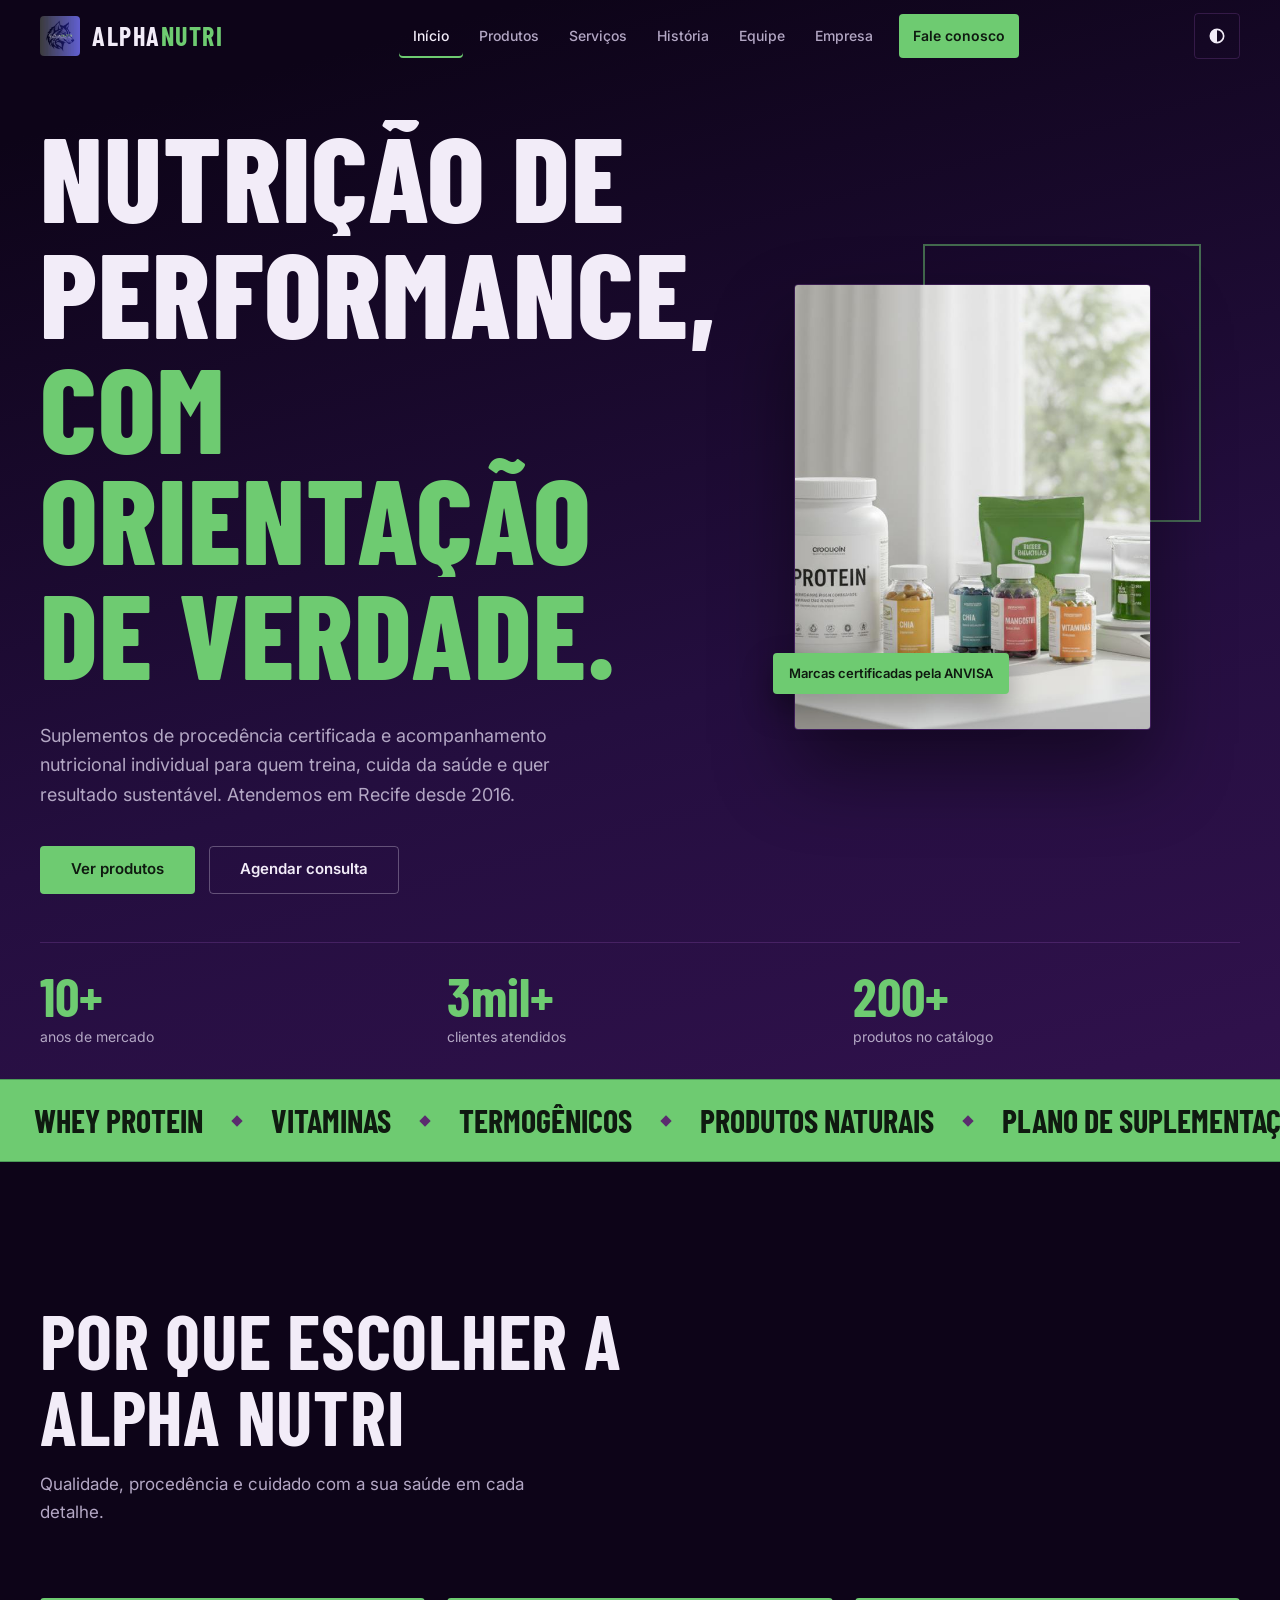
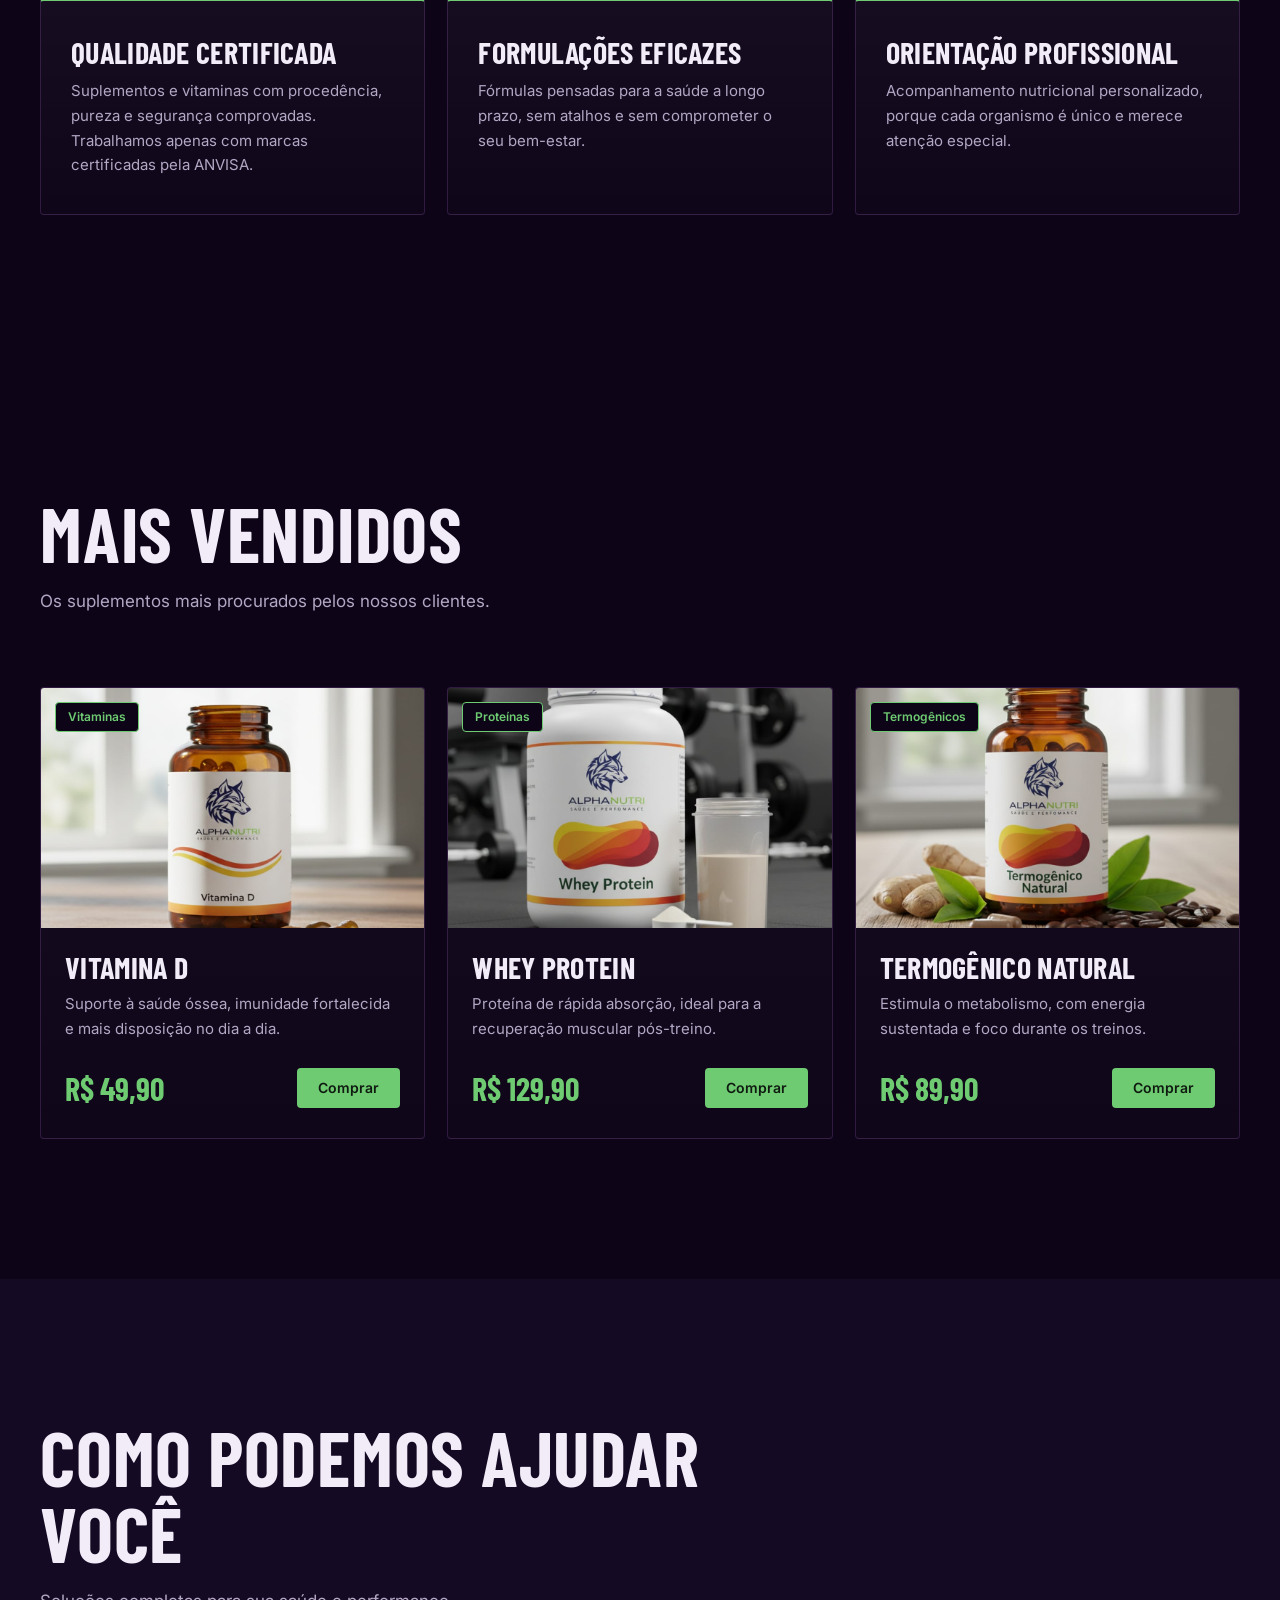
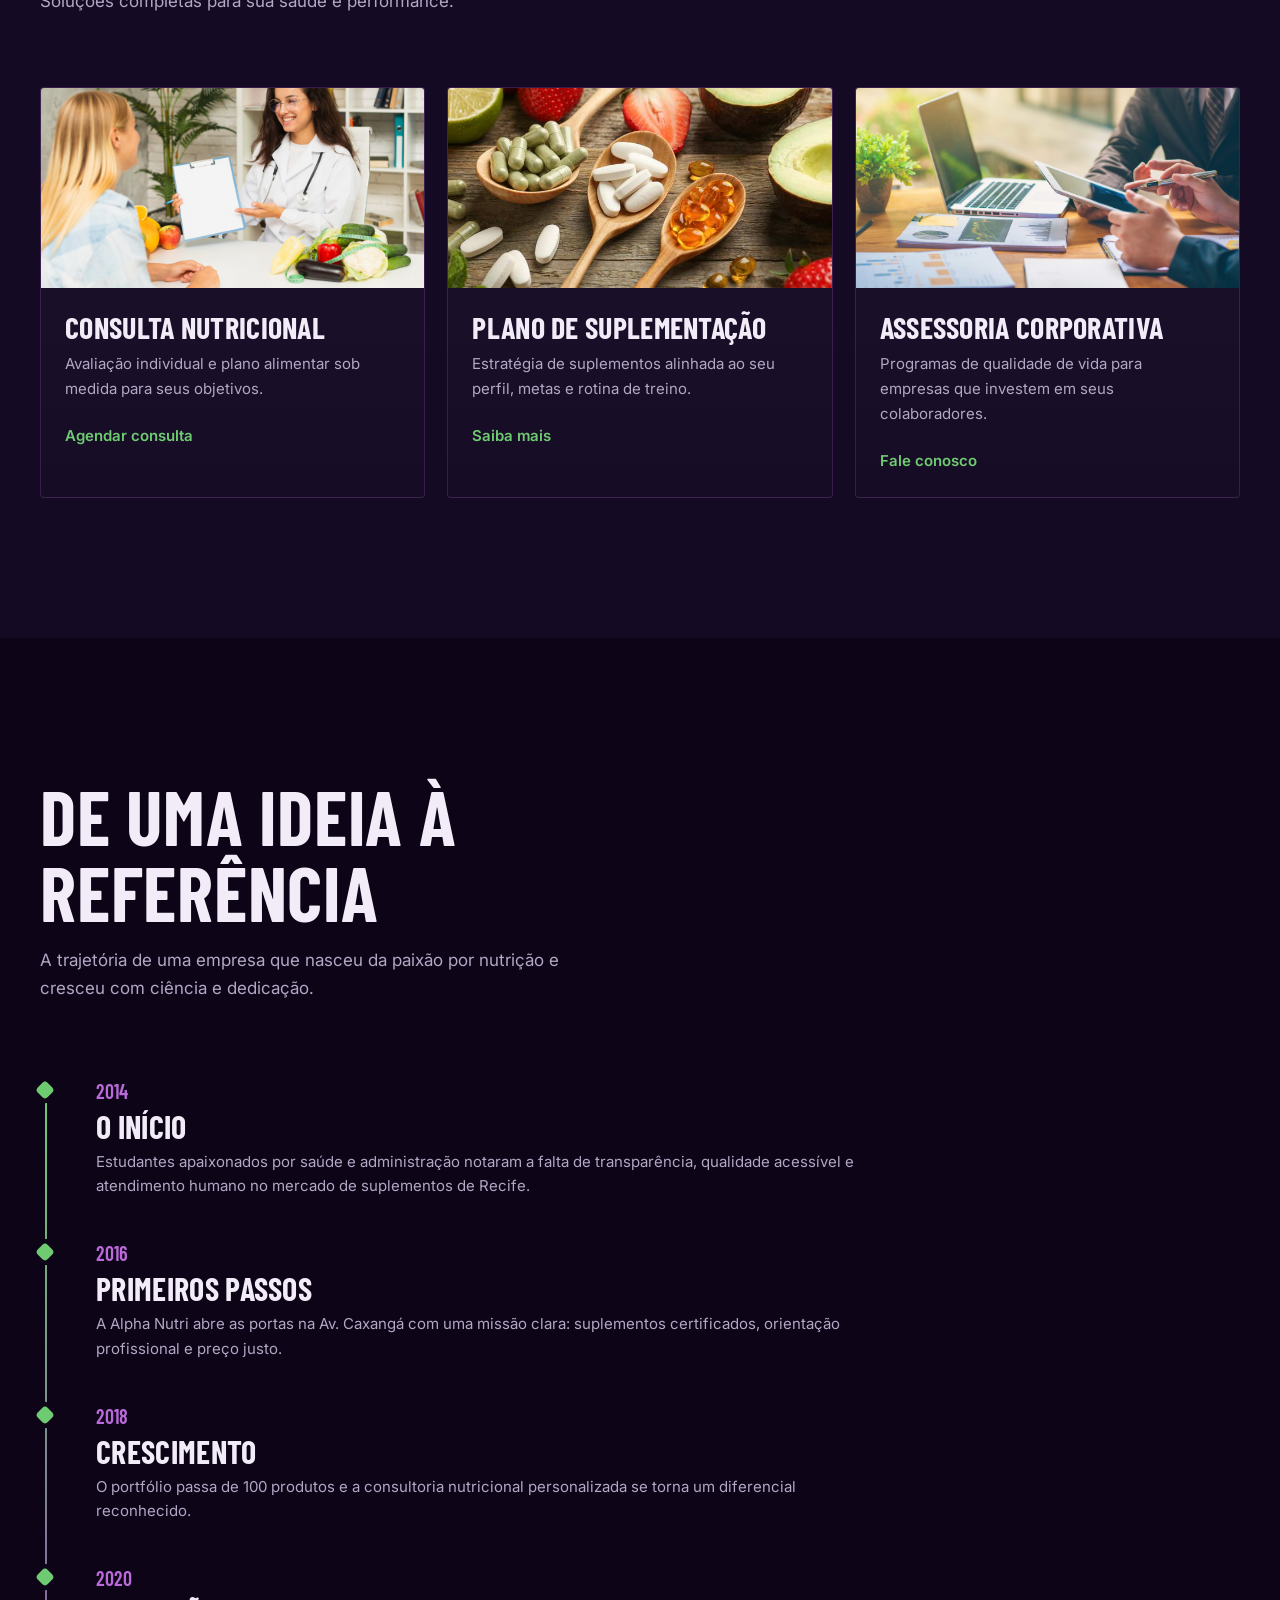
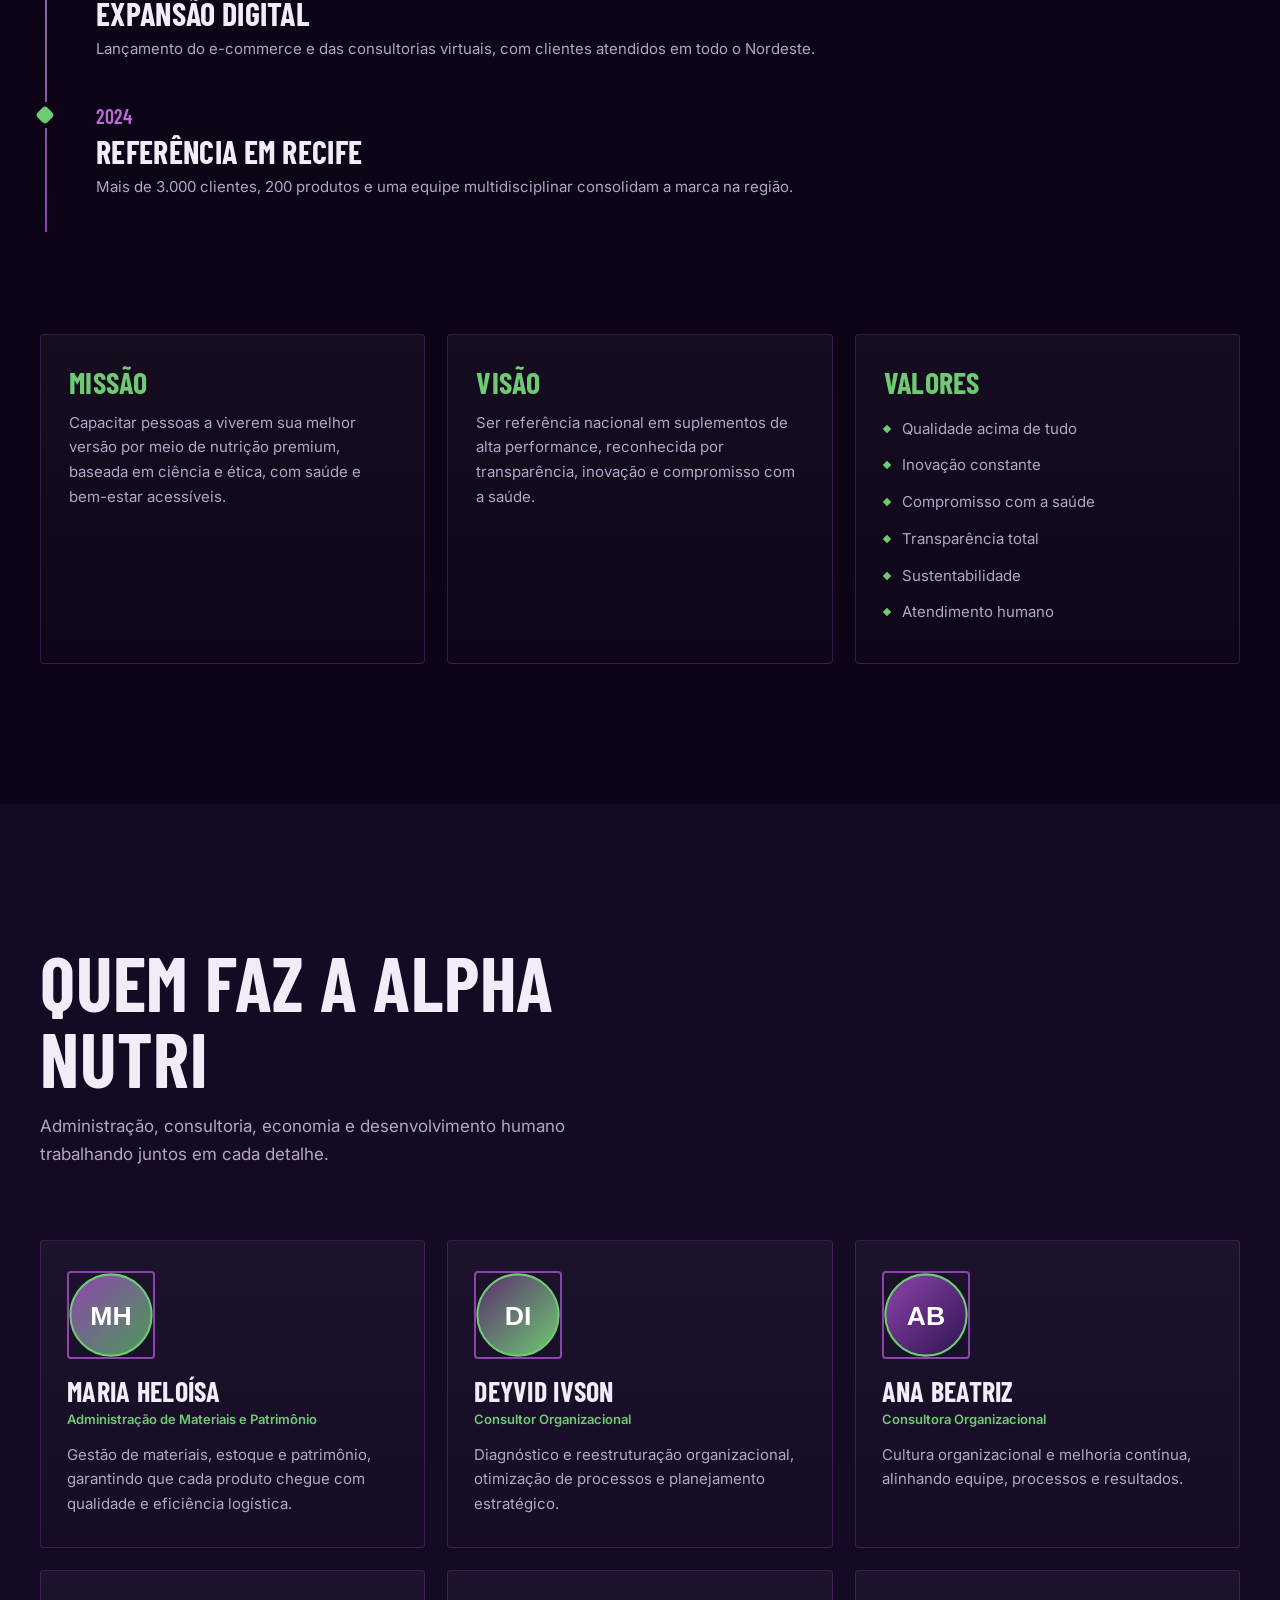
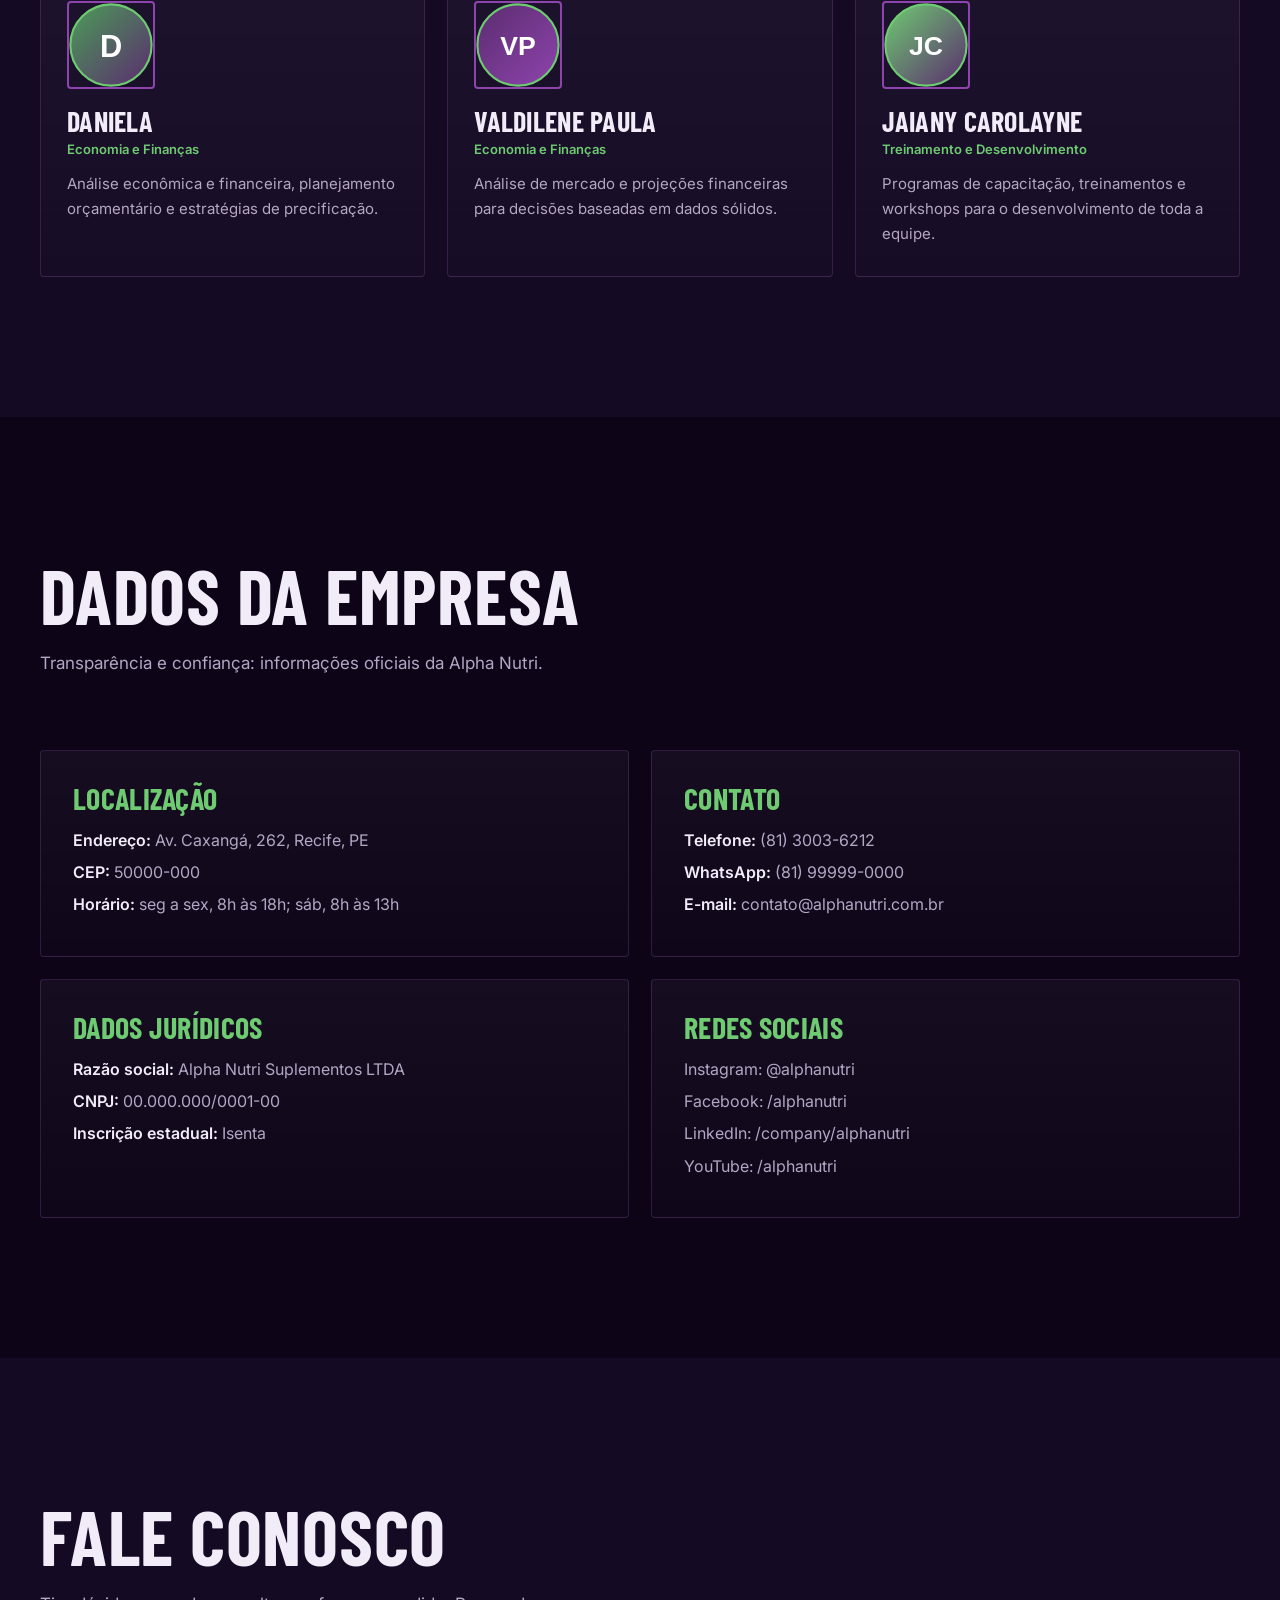
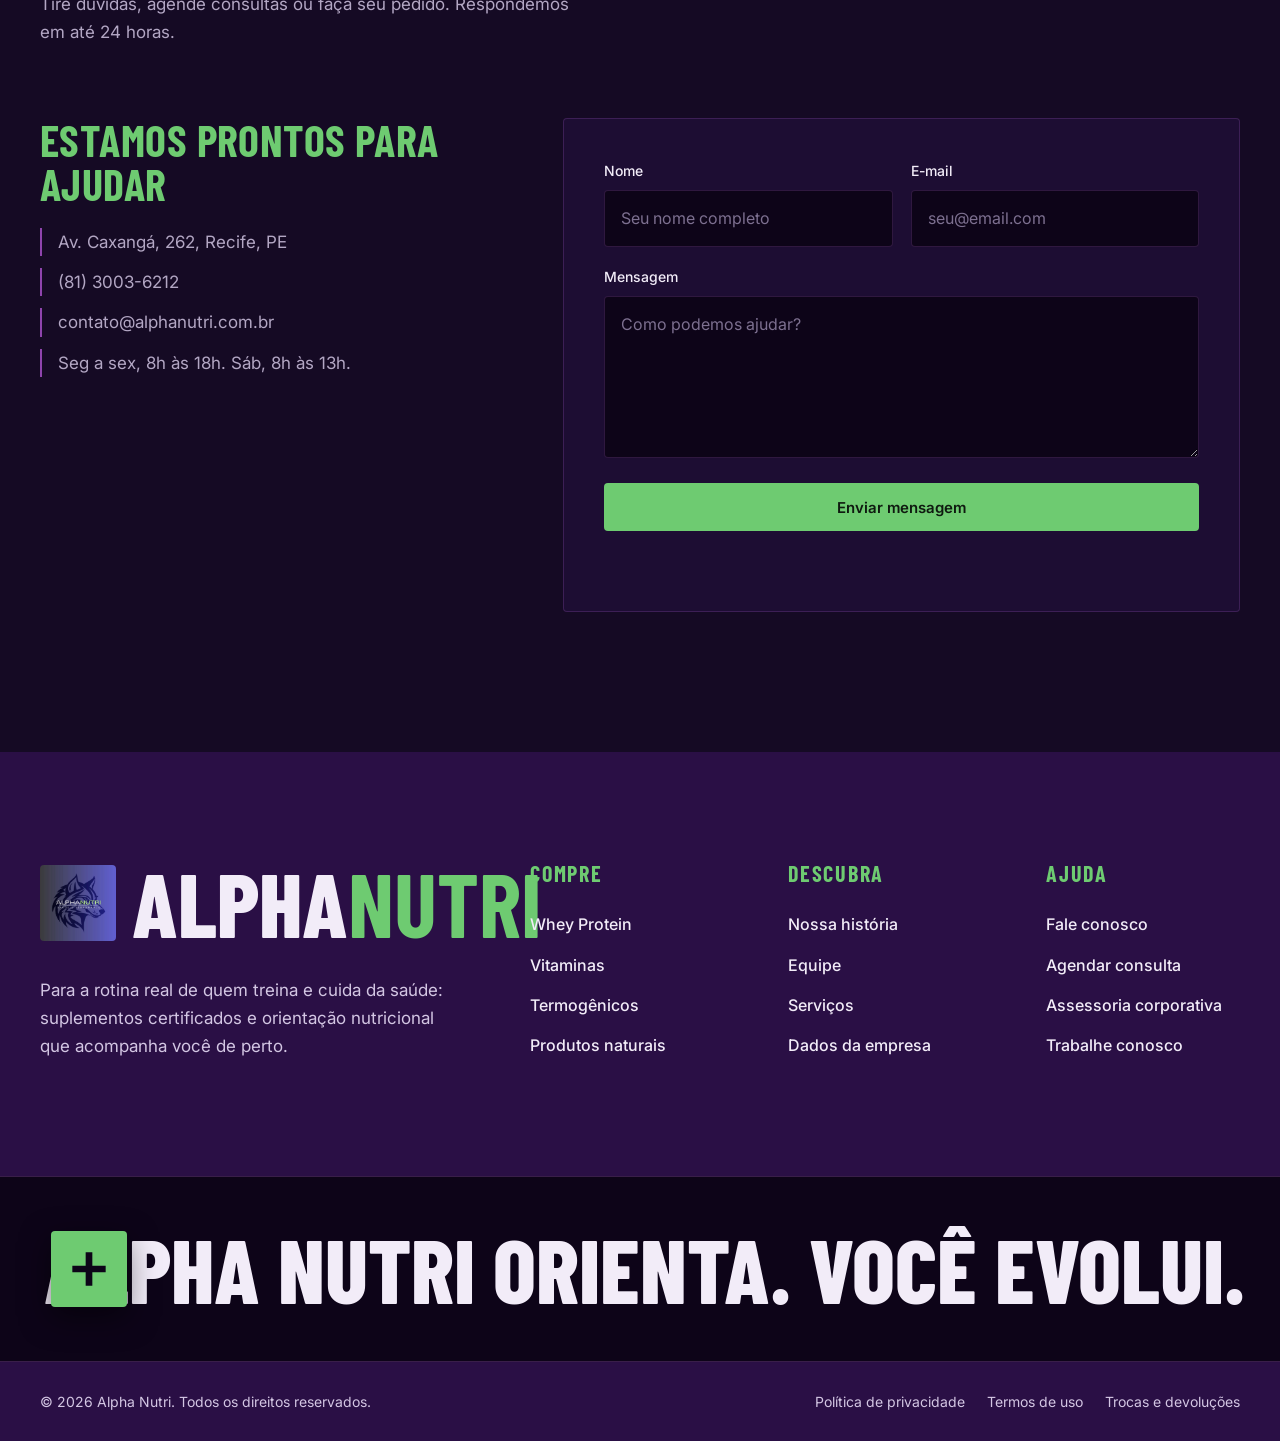
==== commit 10ad5af2: "- Reduz border-radius para 4px e remove glow global do cursor - Escurece a paleta roxa e adiciona te" ====
--- a/index.html
+++ b/index.html
@@ -1,128 +1,239 @@
 <!DOCTYPE html>
 <html lang="pt-BR">
+
 <head>
-  <meta charset="utf-8" />
-  <meta name="viewport" content="width=device-width, initial-scale=1" />
-  <title>Alpha Nutri — Suplementos Premium em Recife</title>
-  <meta name="description" content="Alpha Nutri: suplementos premium, vitaminas, produtos naturais e orientação nutricional personalizada em Recife, PE." />
-  <link rel="icon" type="image/jpeg" href="img/logo.jpeg" />
-  <link rel="preconnect" href="https://fonts.googleapis.com" />
-  <link rel="preconnect" href="https://fonts.gstatic.com" crossorigin />
-  <link href="https://fonts.googleapis.com/css2?family=Bebas+Neue&family=DM+Sans:wght@300;400;500;700&display=swap" rel="stylesheet" />
-  <link rel="stylesheet" href="css/style.css" />
+  <meta charset="utf-8">
+  <meta name="viewport" content="width=device-width, initial-scale=1, viewport-fit=cover">
+  <meta name="theme-color" content="#0d0418">
+  <title>Alpha Nutri | Suplementos e orientação nutricional em Recife</title>
+  <meta name="description"
+    content="Alpha Nutri: suplementos de procedência certificada, vitaminas e acompanhamento nutricional personalizado em Recife, PE.">
+  <link rel="icon" type="image/jpeg" href="img/logo.jpeg">
+  <link rel="preconnect" href="https://fonts.googleapis.com">
+  <link rel="preconnect" href="https://fonts.gstatic.com" crossorigin>
+  <link
+    href="https://fonts.googleapis.com/css2?family=Barlow+Condensed:wght@600;700;800&family=Inter:wght@400;500;600&display=swap"
+    rel="stylesheet">
+  <link rel="stylesheet" href="css/style.css">
+  <script>document.documentElement.classList.add('js'); try { var t = localStorage.getItem('alphanutri_theme'); if (t === 'light' || t === 'dark') document.documentElement.dataset.theme = t } catch (e) { }</script>
 </head>
+
 <body>
-
-  <a class="skip-link" href="#main-content">Pular para o conteúdo</a>
-
-  <!-- ═══ HEADER ═══ -->
-  <header class="site-header" role="banner">
+  <a class="skip-link" href="#main">Pular para o conteúdo</a>
+  <div class="progress" aria-hidden="true"><i></i></div>
+
+  <header class="site-header">
     <div class="container header-inner">
-      <a class="brand" href="#home" aria-label="Alpha Nutri — Página inicial">
-        <img src="img/logo.jpeg" alt="Logo Alpha Nutri" class="brand-logo" width="44" height="44" />
-        <span class="brand-text">ALPHA<span>NUTRI</span></span>
+      <a class="brand" href="#home" aria-label="Alpha Nutri, início">
+        <img src="img/logo.jpeg" alt="" width="40" height="40">
+        <span>Alpha<b>Nutri</b></span>
       </a>
       <nav class="main-nav" id="main-nav" aria-label="Menu principal">
-        <ul role="list">
-          <li><a href="#home">Home</a></li>
+        <ul>
+          <li><a href="#home">Início</a></li>
+          <li><a href="#produtos">Produtos</a></li>
+          <li><a href="#servicos">Serviços</a></li>
           <li><a href="#historia">História</a></li>
           <li><a href="#equipe">Equipe</a></li>
-          <li><a href="#produtos">Produtos</a></li>
-          <li><a href="#servicos">Serviços</a></li>
           <li><a href="#empresa">Empresa</a></li>
           <li><a href="#contato" class="nav-cta">Fale conosco</a></li>
         </ul>
       </nav>
-      <button id="theme-toggle" aria-label="Alternar tema">🌙</button>
-      <button class="btn-menu" id="btn-menu" aria-expanded="false" aria-controls="main-nav" aria-label="Abrir menu">☰</button>
+      <div class="tools">
+        <button class="theme-toggle" id="theme-toggle" type="button" aria-pressed="false"
+          aria-label="Ativar tema claro"><svg viewBox="0 0 24 24" aria-hidden="true">
+            <circle cx="12" cy="12" r="8" fill="none" stroke="currentColor" stroke-width="2" />
+            <path d="M12 4a8 8 0 0 0 0 16z" fill="currentColor" />
+          </svg></button>
+        <button class="btn-menu" id="btn-menu" aria-expanded="false" aria-controls="main-nav"
+          aria-label="Abrir menu"><span></span><span></span></button>
+      </div>
     </div>
   </header>
 
-  <main id="main-content">
-
-    <!-- ═══ HERO ═══ -->
-    <section id="home" class="hero" aria-labelledby="hero-title">
+  <main id="main">
+    <section id="home" class="hero">
       <div class="container hero-inner">
         <div class="hero-text">
-          <p class="hero-eyebrow animate">Suplementação &amp; Nutrição</p>
-          <h1 id="hero-title" class="animate delay-1">Sua evolução<br><em>começa aqui.</em></h1>
-          <p class="hero-desc animate delay-2">
-            Suplementos premium, vitaminas e orientação nutricional personalizada
-            para quem leva saúde e performance a sério. Em Recife, há mais de 10 anos
-            transformando vidas.
-          </p>
-          <div class="hero-actions animate delay-3">
+          <h1 aria-label="Nutrição de performance, com orientação de verdade.">
+            <span class="line"><span>Nutrição de</span></span>
+            <span class="line"><span>performance,</span></span>
+            <span class="line g"><span>com orientação</span></span>
+            <span class="line g"><span>de verdade.</span></span>
+          </h1>
+          <p class="hero-desc rv">Suplementos de procedência certificada e acompanhamento nutricional individual para
+            quem treina, cuida da saúde e quer resultado sustentável. Atendemos em Recife desde 2016.</p>
+          <div class="hero-actions rv">
             <a class="btn btn-green" href="#produtos">Ver produtos</a>
             <a class="btn btn-ghost" href="#contato">Agendar consulta</a>
           </div>
-          <div class="hero-stats animate delay-4">
-            <div>
-              <div class="stat-num" data-count="10" data-suffix="+">0</div>
-              <div class="stat-label">Anos de experiência</div>
-            </div>
-            <div>
-              <div class="stat-num" data-count="3" data-suffix="K+">0</div>
-              <div class="stat-label">Clientes atendidos</div>
-            </div>
-            <div>
-              <div class="stat-num" data-count="200" data-suffix="+">0</div>
-              <div class="stat-label">Produtos disponíveis</div>
-            </div>
-          </div>
-        </div>
-        <div class="hero-image-wrap animate-right delay-2" aria-hidden="true">
-          <img src="img/produtos.jpeg" alt="" width="420" height="525" loading="eager" />
-          <div class="hero-badge"><strong>✓</strong> Procedência certificada</div>
-        </div>
-      </div>
-    </section>
-
-    <!-- ═══ HISTÓRIA ═══ -->
-    <section id="historia" class="section about-section" aria-labelledby="historia-title">
-      <div class="container">
-        <div class="section-header animate">
-          <span class="tag">Nossa história</span>
-          <h2 id="historia-title">De um sonho à <span>referência</span></h2>
-          <p>Conheça a trajetória da Alpha Nutri: uma empresa que nasceu da paixão por nutrição e cresceu com ciência, dedicação e propósito.</p>
-        </div>
-
-        <div class="timeline">
-          <div class="timeline-item animate delay-1">
-            <h3>2014 — O início</h3>
-            <p>Tudo começou quando um grupo de estudantes universitários apaixonados por saúde e administração percebeu uma lacuna no mercado de suplementos em Recife: faltava transparência, qualidade acessível e um atendimento verdadeiramente humano. Nascia ali a ideia da Alpha Nutri.</p>
-          </div>
-          <div class="timeline-item animate delay-2">
-            <h3>2016 — Primeiros passos</h3>
-            <p>Com muito estudo e planejamento, a Alpha Nutri abriu suas portas na Av. Caxangá. A equipe era pequena, mas a missão era grande: oferecer suplementos de procedência certificada, com orientação profissional e preços justos.</p>
-          </div>
-          <div class="timeline-item animate delay-3">
-            <h3>2018 — Crescimento</h3>
-            <p>A base de clientes cresceu rapidamente. A Alpha Nutri ampliou seu portfólio para mais de 100 produtos, incluindo vitaminas, proteínas, termogênicos e produtos naturais. A consultoria nutricional personalizada se tornou um diferencial reconhecido.</p>
-          </div>
-          <div class="timeline-item animate delay-4">
-            <h3>2020 — Expansão digital</h3>
-            <p>Mesmo diante dos desafios da pandemia, a Alpha Nutri se reinventou. Lançou seu e-commerce, ampliou o atendimento online e passou a oferecer consultorias virtuais, alcançando clientes em todo o Nordeste.</p>
-          </div>
-          <div class="timeline-item animate delay-5">
-            <h3>2024 — Referência em Recife</h3>
-            <p>Com mais de 3.000 clientes atendidos, 200+ produtos em catálogo e uma equipe multidisciplinar de excelência, a Alpha Nutri se consolidou como referência em suplementação e orientação nutricional em Recife e região.</p>
-          </div>
-        </div>
-
-        <!-- Missão / Visão / Valores -->
-        <div class="mvv-grid">
-          <div class="mvv-card animate delay-1">
-            <span class="icon">🎯</span>
+        </div>
+        <div class="hero-stage rv">
+          <div class="stage-ring" data-depth="0.04"></div>
+          <img src="img/produtos.jpeg" alt="Linha de suplementos Alpha Nutri" width="420" height="525" data-depth="0.02"
+            fetchpriority="high">
+          <p class="stage-tag">Marcas certificadas pela ANVISA</p>
+        </div>
+      </div>
+      <div class="container stats">
+        <div><strong data-count="10" data-suffix="+">10+</strong><span>anos de mercado</span></div>
+        <div><strong data-count="3" data-suffix="mil+">3mil+</strong><span>clientes atendidos</span></div>
+        <div><strong data-count="200" data-suffix="+">200+</strong><span>produtos no catálogo</span></div>
+      </div>
+    </section>
+
+    <div class="marquee" aria-hidden="true">
+      <div class="track">
+        <span>Whey Protein</span><span>Vitaminas</span><span>Termogênicos</span><span>Produtos
+          naturais</span><span>Plano de suplementação</span><span>Consulta nutricional</span>
+        <span>Whey Protein</span><span>Vitaminas</span><span>Termogênicos</span><span>Produtos
+          naturais</span><span>Plano de suplementação</span><span>Consulta nutricional</span>
+      </div>
+    </div>
+
+    <section class="section pillars-section">
+      <div class="container">
+        <div class="section-header rv">
+          <h2>Por que escolher a Alpha Nutri</h2>
+          <p>Qualidade, procedência e cuidado com a sua saúde em cada detalhe.</p>
+        </div>
+        <div class="pillars">
+          <article class="pillar spot rv">
+            <h3>Qualidade certificada</h3>
+            <p>Suplementos e vitaminas com procedência, pureza e segurança comprovadas. Trabalhamos apenas com marcas
+              certificadas pela ANVISA.</p>
+          </article>
+          <article class="pillar spot rv">
+            <h3>Formulações eficazes</h3>
+            <p>Fórmulas pensadas para a saúde a longo prazo, sem atalhos e sem comprometer o seu bem-estar.</p>
+          </article>
+          <article class="pillar spot rv">
+            <h3>Orientação profissional</h3>
+            <p>Acompanhamento nutricional personalizado, porque cada organismo é único e merece atenção especial.</p>
+          </article>
+        </div>
+      </div>
+    </section>
+
+    <section id="produtos" class="section">
+      <div class="container">
+        <div class="section-header rv">
+          <h2>Mais vendidos</h2>
+          <p>Os suplementos mais procurados pelos nossos clientes.</p>
+        </div>
+        <div class="products-grid">
+          <article class="product-card spot rv">
+            <div class="media"><img src="img/vitamina D.jpeg" alt="Vitamina D Alpha Nutri" width="400" height="260"
+                loading="lazy"><span class="chip">Vitaminas</span></div>
+            <div class="body">
+              <h3>Vitamina D</h3>
+              <p>Suporte à saúde óssea, imunidade fortalecida e mais disposição no dia a dia.</p>
+              <div class="foot"><span class="price">R$ 49,90</span><a class="btn btn-green btn-sm"
+                  href="#contato">Comprar</a></div>
+            </div>
+          </article>
+          <article class="product-card spot rv">
+            <div class="media"><img src="img/whey protein.jpeg" alt="Whey Protein Alpha Nutri" width="400" height="260"
+                loading="lazy"><span class="chip">Proteínas</span></div>
+            <div class="body">
+              <h3>Whey Protein</h3>
+              <p>Proteína de rápida absorção, ideal para a recuperação muscular pós-treino.</p>
+              <div class="foot"><span class="price">R$ 129,90</span><a class="btn btn-green btn-sm"
+                  href="#contato">Comprar</a></div>
+            </div>
+          </article>
+          <article class="product-card spot rv">
+            <div class="media"><img src="img/termogenico.jpeg" alt="Termogênico Alpha Nutri" width="400" height="260"
+                loading="lazy"><span class="chip">Termogênicos</span></div>
+            <div class="body">
+              <h3>Termogênico Natural</h3>
+              <p>Estimula o metabolismo, com energia sustentada e foco durante os treinos.</p>
+              <div class="foot"><span class="price">R$ 89,90</span><a class="btn btn-green btn-sm"
+                  href="#contato">Comprar</a></div>
+            </div>
+          </article>
+        </div>
+      </div>
+    </section>
+
+    <section id="servicos" class="section alt">
+      <div class="container">
+        <div class="section-header rv">
+          <h2>Como podemos ajudar você</h2>
+          <p>Soluções completas para sua saúde e performance.</p>
+        </div>
+        <div class="services-grid">
+          <article class="service-card spot rv"><img src="img/Consulta Nutricional.jpg" alt="Consulta nutricional"
+              width="400" height="200" loading="lazy">
+            <div class="body">
+              <h3>Consulta nutricional</h3>
+              <p>Avaliação individual e plano alimentar sob medida para seus objetivos.</p><a class="link"
+                href="#contato">Agendar consulta</a>
+            </div>
+          </article>
+          <article class="service-card spot rv"><img src="img/Plano de Suplementação.jpeg" alt="Plano de suplementação"
+              width="400" height="200" loading="lazy">
+            <div class="body">
+              <h3>Plano de suplementação</h3>
+              <p>Estratégia de suplementos alinhada ao seu perfil, metas e rotina de treino.</p><a class="link"
+                href="#contato">Saiba mais</a>
+            </div>
+          </article>
+          <article class="service-card spot rv"><img src="img/Assessoria Corporativa.jpg" alt="Assessoria corporativa"
+              width="400" height="200" loading="lazy">
+            <div class="body">
+              <h3>Assessoria corporativa</h3>
+              <p>Programas de qualidade de vida para empresas que investem em seus colaboradores.</p><a class="link"
+                href="#contato">Fale conosco</a>
+            </div>
+          </article>
+        </div>
+      </div>
+    </section>
+
+    <section id="historia" class="section">
+      <div class="container">
+        <div class="section-header rv">
+          <h2>De uma ideia à referência</h2>
+          <p>A trajetória de uma empresa que nasceu da paixão por nutrição e cresceu com ciência e dedicação.</p>
+        </div>
+        <ol class="timeline">
+          <li class="rv"><time>2014</time>
+            <h3>O início</h3>
+            <p>Estudantes apaixonados por saúde e administração notaram a falta de transparência, qualidade acessível e
+              atendimento humano no mercado de suplementos de Recife.</p>
+          </li>
+          <li class="rv"><time>2016</time>
+            <h3>Primeiros passos</h3>
+            <p>A Alpha Nutri abre as portas na Av. Caxangá com uma missão clara: suplementos certificados, orientação
+              profissional e preço justo.</p>
+          </li>
+          <li class="rv"><time>2018</time>
+            <h3>Crescimento</h3>
+            <p>O portfólio passa de 100 produtos e a consultoria nutricional personalizada se torna um diferencial
+              reconhecido.</p>
+          </li>
+          <li class="rv"><time>2020</time>
+            <h3>Expansão digital</h3>
+            <p>Lançamento do e-commerce e das consultorias virtuais, com clientes atendidos em todo o Nordeste.</p>
+          </li>
+          <li class="rv"><time>2024</time>
+            <h3>Referência em Recife</h3>
+            <p>Mais de 3.000 clientes, 200 produtos e uma equipe multidisciplinar consolidam a marca na região.</p>
+          </li>
+        </ol>
+        <div class="mvv">
+          <article class="spot rv">
             <h3>Missão</h3>
-            <p>Capacitar pessoas a viverem sua melhor versão através de nutrição premium, baseada em ciência e ética, promovendo saúde e bem‑estar acessíveis a todos.</p>
-          </div>
-          <div class="mvv-card animate delay-2">
-            <span class="icon">🔭</span>
+            <p>Capacitar pessoas a viverem sua melhor versão por meio de nutrição premium, baseada em ciência e ética,
+              com saúde e bem-estar acessíveis.</p>
+          </article>
+          <article class="spot rv">
             <h3>Visão</h3>
-            <p>Ser a referência nacional em suplementos de alta performance, reconhecida pela transparência, inovação e compromisso com a saúde dos nossos clientes.</p>
-          </div>
-          <div class="mvv-card animate delay-3">
-            <span class="icon">💎</span>
+            <p>Ser referência nacional em suplementos de alta performance, reconhecida por transparência, inovação e
+              compromisso com a saúde.</p>
+          </article>
+          <article class="spot rv">
             <h3>Valores</h3>
             <ul>
               <li>Qualidade acima de tudo</li>
@@ -132,297 +243,182 @@
               <li>Sustentabilidade</li>
               <li>Atendimento humano</li>
             </ul>
-          </div>
-        </div>
-      </div>
-    </section>
-
-    <!-- ═══ EQUIPE / FUNDADORES ═══ -->
-    <section id="equipe" class="section team-section" aria-labelledby="equipe-title">
-      <div class="container">
-        <div class="section-header animate">
-          <span class="tag">Equipe fundadora</span>
-          <h2 id="equipe-title">Conheça quem faz a <span>Alpha Nutri</span></h2>
-          <p>Uma equipe multidisciplinar que une administração, consultoria, economia e desenvolvimento humano para entregar excelência em cada detalhe.</p>
-        </div>
-
+          </article>
+        </div>
+      </div>
+    </section>
+
+    <section id="equipe" class="section alt">
+      <div class="container">
+        <div class="section-header rv">
+          <h2>Quem faz a Alpha Nutri</h2>
+          <p>Administração, consultoria, economia e desenvolvimento humano trabalhando juntos em cada detalhe.</p>
+        </div>
         <div class="team-grid">
-          <article class="team-card animate delay-1">
-            <img src="img/team_maria.svg" alt="Maria Heloísa" width="100" height="100" loading="lazy" />
+          <article class="team-card spot rv"><img src="img/team_maria.svg" alt="Maria Heloísa" width="88" height="88"
+              loading="lazy">
             <h3>Maria Heloísa</h3>
-            <div class="role">Administração de Materiais e Patrimônio</div>
-            <p>Responsável pela gestão estratégica de materiais, controle de estoque e patrimônio da Alpha Nutri. Garante que cada produto chegue ao cliente com a máxima qualidade e eficiência logística.</p>
-          </article>
-
-          <article class="team-card animate delay-2">
-            <img src="img/team_deyvid.svg" alt="Deyvid Ivson" width="100" height="100" loading="lazy" />
+            <p class="role">Administração de Materiais e Patrimônio</p>
+            <p>Gestão de materiais, estoque e patrimônio, garantindo que cada produto chegue com qualidade e eficiência
+              logística.</p>
+          </article>
+          <article class="team-card spot rv"><img src="img/team_deyvid.svg" alt="Deyvid Ivson" width="88" height="88"
+              loading="lazy">
             <h3>Deyvid Ivson</h3>
-            <div class="role">Consultor Organizacional</div>
-            <p>Especialista em diagnóstico e reestruturação organizacional. Atua na otimização de processos internos, planejamento estratégico e gestão de pessoas para manter a Alpha Nutri competitiva e eficiente.</p>
-          </article>
-
-          <article class="team-card animate delay-3">
-            <img src="img/team_ana.svg" alt="Ana Beatriz" width="100" height="100" loading="lazy" />
+            <p class="role">Consultor Organizacional</p>
+            <p>Diagnóstico e reestruturação organizacional, otimização de processos e planejamento estratégico.</p>
+          </article>
+          <article class="team-card spot rv"><img src="img/team_ana.svg" alt="Ana Beatriz" width="88" height="88"
+              loading="lazy">
             <h3>Ana Beatriz</h3>
-            <div class="role">Consultora Organizacional</div>
-            <p>Focada em cultura organizacional e melhoria contínua. Desenvolve estratégias para alinhar equipe, processos e resultados, assegurando que a Alpha Nutri cresça de forma sustentável.</p>
-          </article>
-
-          <article class="team-card animate delay-4">
-            <img src="img/team_daniela.svg" alt="Daniela" width="100" height="100" loading="lazy" />
+            <p class="role">Consultora Organizacional</p>
+            <p>Cultura organizacional e melhoria contínua, alinhando equipe, processos e resultados.</p>
+          </article>
+          <article class="team-card spot rv"><img src="img/team_daniela.svg" alt="Daniela" width="88" height="88"
+              loading="lazy">
             <h3>Daniela</h3>
-            <div class="role">Economia &amp; Finanças</div>
-            <p>Responsável pela análise econômica e financeira da empresa. Cuida do planejamento orçamentário, análise de viabilidade e estratégias de precificação para garantir a saúde financeira do negócio.</p>
-          </article>
-
-          <article class="team-card animate delay-5">
-            <img src="img/team_valdilene.svg" alt="Valdilene Paula" width="100" height="100" loading="lazy" />
+            <p class="role">Economia e Finanças</p>
+            <p>Análise econômica e financeira, planejamento orçamentário e estratégias de precificação.</p>
+          </article>
+          <article class="team-card spot rv"><img src="img/team_valdilene.svg" alt="Valdilene Paula" width="88"
+              height="88" loading="lazy">
             <h3>Valdilene Paula</h3>
-            <div class="role">Economia &amp; Finanças</div>
-            <p>Atua em conjunto na área econômica, com foco em análise de mercado, projeções financeiras e sustentabilidade econômica. Garante que a Alpha Nutri tome decisões baseadas em dados sólidos.</p>
-          </article>
-
-          <article class="team-card animate delay-6">
-            <img src="img/team_jaiany.svg" alt="Jaiany Carolayne" width="100" height="100" loading="lazy" />
+            <p class="role">Economia e Finanças</p>
+            <p>Análise de mercado e projeções financeiras para decisões baseadas em dados sólidos.</p>
+          </article>
+          <article class="team-card spot rv"><img src="img/team_jaiany.svg" alt="Jaiany Carolayne" width="88"
+              height="88" loading="lazy">
             <h3>Jaiany Carolayne</h3>
-            <div class="role">Treinamento &amp; Desenvolvimento</div>
-            <p>Especialista no desenvolvimento de soft skills e hard skills da equipe. Cria programas de capacitação, treinamentos e workshops para que cada colaborador alcance seu máximo potencial.</p>
-          </article>
-        </div>
-      </div>
-    </section>
-
-    <!-- ═══ POR QUE ALPHA NUTRI ═══ -->
-    <section class="section why-section" aria-labelledby="why-title">
-      <div class="container">
-        <div class="section-header animate">
-          <span class="tag">Nossos diferenciais</span>
-          <h2 id="why-title">Por que escolher a <span>Alpha Nutri</span></h2>
-          <p>Qualidade, procedência e cuidado com sua saúde em cada detalhe.</p>
-        </div>
-
-        <div class="pillars">
-          <article class="pillar animate delay-1">
-            <div class="pillar-icon">🏆</div>
-            <h3>Qualidade Certificada</h3>
-            <p>Suplementos e vitaminas com procedência, pureza e segurança comprovadas. Trabalhamos apenas com marcas certificadas pela ANVISA.</p>
-          </article>
-          <article class="pillar animate delay-2">
-            <div class="pillar-icon">🌿</div>
-            <h3>Natural e Eficaz</h3>
-            <p>Formulações naturais pensadas para a saúde a longo prazo. Sem atalhos, sem comprometer seu bem‑estar.</p>
-          </article>
-          <article class="pillar animate delay-3">
-            <div class="pillar-icon">👩‍⚕️</div>
-            <h3>Orientação Profissional</h3>
-            <p>Acompanhamento nutricional personalizado. Porque cada organismo é único e merece atenção especial.</p>
-          </article>
-        </div>
-      </div>
-    </section>
-
-    <!-- ═══ PRODUTOS ═══ -->
-    <section id="produtos" class="section products-section" aria-labelledby="products-title">
-      <div class="container">
-        <div class="section-header animate">
-          <span class="tag">Mais vendidos</span>
-          <h2 id="products-title"><span>Destaques</span></h2>
-          <p>Os suplementos mais procurados pelos nossos clientes.</p>
-        </div>
-
-        <div class="products-grid">
-          <article class="product-card animate delay-1">
-            <div class="product-img-wrap">
-              <img src="img/vitamina D.jpeg" alt="Vitamina D Alpha Nutri" width="400" height="220" loading="lazy" />
-              <span class="product-cat">Vitaminas</span>
-            </div>
-            <div class="product-body">
-              <h3>Vitamina D</h3>
-              <p>Suporte à saúde óssea, imunidade fortalecida e mais disposição no dia a dia.</p>
-              <div class="product-foot">
-                <span class="price">R$ 49,90</span>
-                <a class="btn btn-purple btn-sm" href="#contato">Comprar</a>
-              </div>
-            </div>
-          </article>
-
-          <article class="product-card animate delay-2">
-            <div class="product-img-wrap">
-              <img src="img/whey protein.jpeg" alt="Whey Protein Alpha Nutri" width="400" height="220" loading="lazy" />
-              <span class="product-cat">Proteínas</span>
-            </div>
-            <div class="product-body">
-              <h3>Whey Protein</h3>
-              <p>Proteína de rápida absorção, ideal para recuperação muscular pós‑treino.</p>
-              <div class="product-foot">
-                <span class="price">R$ 129,90</span>
-                <a class="btn btn-purple btn-sm" href="#contato">Comprar</a>
-              </div>
-            </div>
-          </article>
-
-          <article class="product-card animate delay-3">
-            <div class="product-img-wrap">
-              <img src="img/termogenico.jpeg" alt="Termogênico Alpha Nutri" width="400" height="220" loading="lazy" />
-              <span class="product-cat">Termogênicos</span>
-            </div>
-            <div class="product-body">
-              <h3>Termogênico Natural</h3>
-              <p>Estimula o metabolismo, energia sustentada e foco durante os treinos.</p>
-              <div class="product-foot">
-                <span class="price">R$ 89,90</span>
-                <a class="btn btn-purple btn-sm" href="#contato">Comprar</a>
-              </div>
-            </div>
-          </article>
-        </div>
-      </div>
-    </section>
-
-    <!-- ═══ SERVIÇOS ═══ -->
-    <section id="servicos" class="section services-section" aria-labelledby="services-title">
-      <div class="container">
-        <div class="section-header animate">
-          <span class="tag">Nossos serviços</span>
-          <h2 id="services-title">Como podemos <span>ajudar você</span></h2>
-          <p>Soluções completas para sua saúde e performance.</p>
-        </div>
-
-        <div class="services-grid">
-          <article class="service-card animate delay-1">
-            <img src="img/Consulta Nutricional.jpg" class="service-img" alt="Consulta Nutricional" width="400" height="180" loading="lazy" />
-            <div class="service-body">
-              <h3>Consulta Nutricional</h3>
-              <p>Avaliação individualizada e plano nutricional sob medida para seus objetivos de saúde e performance.</p>
-              <a class="service-link" href="#contato">Agendar consulta</a>
-            </div>
-          </article>
-
-          <article class="service-card animate delay-2">
-            <img src="img/Plano de Suplementação.jpeg" class="service-img" alt="Plano de Suplementação" width="400" height="180" loading="lazy" />
-            <div class="service-body">
-              <h3>Plano de Suplementação</h3>
-              <p>Estratégias personalizadas de suplementos, alinhadas ao seu perfil, metas e rotina de treino.</p>
-              <a class="service-link" href="#contato">Saiba mais</a>
-            </div>
-          </article>
-
-          <article class="service-card animate delay-3">
-            <img src="img/Assessoria Corporativa.jpg" class="service-img" alt="Assessoria Corporativa" width="400" height="180" loading="lazy" />
-            <div class="service-body">
-              <h3>Assessoria Corporativa</h3>
-              <p>Programas de qualidade de vida para empresas que investem no capital humano e bem‑estar dos colaboradores.</p>
-              <a class="service-link" href="#contato">Fale conosco</a>
-            </div>
-          </article>
-        </div>
-      </div>
-    </section>
-
-    <!-- ═══ DADOS DA EMPRESA ═══ -->
-    <section id="empresa" class="section company-section" aria-labelledby="empresa-title">
-      <div class="container">
-        <div class="section-header animate">
-          <span class="tag">Dados da empresa</span>
-          <h2 id="empresa-title">Alpha <span>Nutri</span></h2>
-          <p>Transparência e confiança: conheça os dados oficiais da nossa empresa.</p>
-        </div>
-
+            <p class="role">Treinamento e Desenvolvimento</p>
+            <p>Programas de capacitação, treinamentos e workshops para o desenvolvimento de toda a equipe.</p>
+          </article>
+        </div>
+      </div>
+    </section>
+
+    <section id="empresa" class="section">
+      <div class="container">
+        <div class="section-header rv">
+          <h2>Dados da empresa</h2>
+          <p>Transparência e confiança: informações oficiais da Alpha Nutri.</p>
+        </div>
         <div class="company-grid">
-          <div class="company-card animate delay-1">
-            <h3>📍 Localização</h3>
-            <p><strong>Endereço:</strong> Av. Caxangá, Nº 262 — Recife, PE</p>
-            <p><strong>CEP:</strong> 50000‑000</p>
-            <p><strong>Horário:</strong> Seg a Sex: 08h–18h | Sáb: 08h–13h</p>
-          </div>
-          <div class="company-card animate delay-2">
-            <h3>📞 Contato</h3>
-            <p><strong>Telefone:</strong> (81) 3003‑6212</p>
-            <p><strong>WhatsApp:</strong> (81) 99999‑0000</p>
-            <p><strong>E‑mail:</strong> contato@alphanutri.com.br</p>
-          </div>
-          <div class="company-card animate delay-3">
-            <h3>🏢 Dados jurídicos</h3>
-            <p><strong>Razão Social:</strong> Alpha Nutri Suplementos LTDA</p>
-            <p><strong>CNPJ:</strong> 00.000.000/0001‑00</p>
-            <p><strong>Inscrição Estadual:</strong> Isenta</p>
-          </div>
-          <div class="company-card animate delay-4">
-            <h3>🌐 Redes sociais</h3>
-            <ul>
-              <li>Instagram: @alphanutri</li>
-              <li>Facebook: /alphanutri</li>
-              <li>LinkedIn: /company/alphanutri</li>
-              <li>YouTube: /alphanutri</li>
-            </ul>
-          </div>
-        </div>
-      </div>
-    </section>
-
-    <!-- ═══ CONTATO ═══ -->
-    <section id="contato" class="section contact-section" aria-labelledby="contact-title">
-      <div class="container">
-        <div class="section-header animate">
-          <span class="tag">Atendimento</span>
-          <h2 id="contact-title">Fale <span>conosco</span></h2>
-          <p>Tire suas dúvidas, agende consultas ou faça seu pedido. Resposta em até 24h.</p>
-        </div>
-
+          <div class="spot rv">
+            <h3>Localização</h3>
+            <p><b>Endereço:</b> Av. Caxangá, 262, Recife, PE</p>
+            <p><b>CEP:</b> 50000-000</p>
+            <p><b>Horário:</b> seg a sex, 8h às 18h; sáb, 8h às 13h</p>
+          </div>
+          <div class="spot rv">
+            <h3>Contato</h3>
+            <p><b>Telefone:</b> (81) 3003-6212</p>
+            <p><b>WhatsApp:</b> (81) 99999-0000</p>
+            <p><b>E-mail:</b> contato@alphanutri.com.br</p>
+          </div>
+          <div class="spot rv">
+            <h3>Dados jurídicos</h3>
+            <p><b>Razão social:</b> Alpha Nutri Suplementos LTDA</p>
+            <p><b>CNPJ:</b> 00.000.000/0001-00</p>
+            <p><b>Inscrição estadual:</b> Isenta</p>
+          </div>
+          <div class="spot rv">
+            <h3>Redes sociais</h3>
+            <p>Instagram: @alphanutri</p>
+            <p>Facebook: /alphanutri</p>
+            <p>LinkedIn: /company/alphanutri</p>
+            <p>YouTube: /alphanutri</p>
+          </div>
+        </div>
+      </div>
+    </section>
+
+    <section id="contato" class="section alt">
+      <div class="container">
+        <div class="section-header rv">
+          <h2>Fale conosco</h2>
+          <p>Tire dúvidas, agende consultas ou faça seu pedido. Respondemos em até 24 horas.</p>
+        </div>
         <div class="contact-layout">
-          <div class="contact-info animate delay-1">
+          <div class="contact-info rv">
             <h3>Estamos prontos para ajudar</h3>
-            <div class="info-item">
-              <div class="info-icon">📍</div>
-              <p>Av. Caxangá, Nº 262 — Recife, PE</p>
-            </div>
-            <div class="info-item">
-              <div class="info-icon">📞</div>
-              <p>(81) 3003‑6212</p>
-            </div>
-            <div class="info-item">
-              <div class="info-icon">📧</div>
-              <p>contato@alphanutri.com.br</p>
-            </div>
-            <div class="info-item">
-              <div class="info-icon">🕐</div>
-              <p>Seg–Sex: 08h–18h | Sáb: 08h–13h</p>
-            </div>
-          </div>
-
-          <form class="contact-form-box animate delay-2" id="contact-form" novalidate>
-            <div class="form-row">
-              <div class="field">
-                <label for="nome">Nome</label>
-                <input type="text" id="nome" name="nome" placeholder="Seu nome completo" autocomplete="name" required />
-              </div>
-              <div class="field">
-                <label for="email">Email</label>
-                <input type="email" id="email" name="email" placeholder="seu@email.com" autocomplete="email" required />
-              </div>
-            </div>
-            <div class="form-row">
-              <div class="field full-width">
-                <label for="mensagem">Mensagem</label>
-                <textarea id="mensagem" name="mensagem" rows="5" placeholder="Como podemos ajudar?" required></textarea>
-              </div>
-            </div>
+            <p>Av. Caxangá, 262, Recife, PE</p>
+            <p>(81) 3003-6212</p>
+            <p>contato@alphanutri.com.br</p>
+            <p>Seg a sex, 8h às 18h. Sáb, 8h às 13h.</p>
+          </div>
+          <form class="form rv" id="contact-form" novalidate>
+            <div class="field"><label for="nome">Nome</label><input id="nome" name="nome" type="text"
+                placeholder="Seu nome completo" autocomplete="name" required></div>
+            <div class="field"><label for="email">E-mail</label><input id="email" name="email" type="email"
+                placeholder="seu@email.com" autocomplete="email" required></div>
+            <div class="field full"><label for="mensagem">Mensagem</label><textarea id="mensagem" name="mensagem"
+                rows="5" placeholder="Como podemos ajudar?" required></textarea></div>
             <button type="submit" class="btn btn-green">Enviar mensagem</button>
+            <p class="status" id="form-status" role="status" aria-live="polite"></p>
           </form>
         </div>
       </div>
     </section>
-
   </main>
 
-  <!-- ═══ FOOTER ═══ -->
   <footer class="site-footer">
-    <div class="container footer-inner">
-      <p>&copy; <span id="year">2026</span> Alpha Nutri — Todos os direitos reservados.</p>
-      <p>Feito com 💚 em Recife, PE</p>
+    <div class="container foot-main">
+      <div class="foot-brand rv">
+        <a class="foot-logo" href="#home" aria-label="Alpha Nutri, voltar ao topo"><img src="img/logo.jpeg" alt=""
+            width="76" height="76"><span>Alpha<b>Nutri</b></span></a>
+        <p>Para a rotina real de quem treina e cuida da saúde: suplementos certificados e orientação nutricional que
+          acompanha você de perto.</p>
+      </div>
+      <nav class="foot-col rv" aria-label="Compre">
+        <h3>Compre</h3>
+        <ul>
+          <li><a href="#produtos">Whey Protein</a></li>
+          <li><a href="#produtos">Vitaminas</a></li>
+          <li><a href="#produtos">Termogênicos</a></li>
+          <li><a href="#produtos">Produtos naturais</a></li>
+        </ul>
+      </nav>
+      <nav class="foot-col rv" aria-label="Descubra">
+        <h3>Descubra</h3>
+        <ul>
+          <li><a href="#historia">Nossa história</a></li>
+          <li><a href="#equipe">Equipe</a></li>
+          <li><a href="#servicos">Serviços</a></li>
+          <li><a href="#empresa">Dados da empresa</a></li>
+        </ul>
+      </nav>
+      <nav class="foot-col rv" aria-label="Ajuda">
+        <h3>Ajuda</h3>
+        <ul>
+          <li><a href="#contato">Fale conosco</a></li>
+          <li><a href="#contato">Agendar consulta</a></li>
+          <li><a href="#servicos">Assessoria corporativa</a></li>
+          <li><a href="#contato">Trabalhe conosco</a></li>
+        </ul>
+      </nav>
+    </div>
+    <div class="foot-ticker" aria-hidden="true">
+      <span class="badge"><svg viewBox="0 0 24 24" aria-hidden="true">
+          <path d="M10 2h4v8h8v4h-8v8h-4v-8H2v-4h8z" />
+        </svg></span>
+      <div class="track"><span>Alpha Nutri orienta. Você evolui.</span><span>Alpha Nutri orienta. Você
+          evolui.</span><span>Alpha Nutri orienta. Você evolui.</span><span>Alpha Nutri orienta. Você
+          evolui.</span><span>Alpha Nutri orienta. Você evolui.</span><span>Alpha Nutri orienta. Você
+          evolui.</span><span>Alpha Nutri orienta. Você evolui.</span><span>Alpha Nutri orienta. Você
+          evolui.</span><span>Alpha Nutri orienta. Você evolui.</span><span>Alpha Nutri orienta. Você
+          evolui.</span><span>Alpha Nutri orienta. Você evolui.</span><span>Alpha Nutri orienta. Você evolui.</span>
+      </div>
+    </div>
+    <div class="container foot-legal">
+      <p>&copy; <span id="year">2026</span> Alpha Nutri. Todos os direitos reservados.</p>
+      <ul>
+        <li><a href="#">Política de privacidade</a></li>
+        <li><a href="#">Termos de uso</a></li>
+        <li><a href="#">Trocas e devoluções</a></li>
+      </ul>
     </div>
   </footer>
-
   <script src="js/main.js"></script>
 </body>
-</html>
+
+</html>
--- a/css/style.css
+++ b/css/style.css
@@ -1,975 +1,1261 @@
-/* =====================================================
-   Alpha Nutri — style.css  (Roxo + Verde)
-   ===================================================== */
-
-/* ─── 1. CUSTOM PROPERTIES ──────────────────────────── */
+/* Alpha Nutri — identidade roxo + verde, tema escuro */
 :root {
-  /* Roxo */
-  --purple-deep:   #2d1450;
-  --purple:        #5b2c6f;
-  --purple-mid:    #8e44ad;
-  --purple-light:  #bb6bd9;
-  --purple-soft:   #f3e5ff;
-
-  /* Verde */
-  --green:         #6ecb71;
-  --green-dark:    #4b9c58;
-  --green-light:   #a8e6a3;
-  --green-soft:    #d0f0c0;
-
-  /* Neutros */
-  --white:         #ffffff;
-  --off-white:     #faf8fc;
-  --gray-light:    #e8e4ef;
-  --gray:          #9b95a8;
-  --dark:          #1a0e2e;
-
-  /* Layout */
-  --card-r:  16px;
-  --btn-r:   50px;
-  --gap:     clamp(1rem, 3vw, 2rem);
-
-  /* Tipografia */
-  --font-display: 'Bebas Neue', sans-serif;
-  --font-body:    'DM Sans', sans-serif;
-
-  /* Transições */
-  --ease:      cubic-bezier(0.22, 1, 0.36, 1);
-  --dur-fast:  0.18s;
-  --dur-mid:   0.35s;
-  --dur-slow:  0.6s;
-
-  /* Sombras */
-  --shadow-sm:  0 2px 12px rgba(45,20,80,0.10);
-  --shadow-md:  0 8px 32px rgba(45,20,80,0.15);
-  --shadow-lg:  0 20px 60px rgba(45,20,80,0.20);
-  --shadow-glow: 0 0 40px rgba(110,203,113,0.25);
-}
-
-/* ─── 2. RESET & BASE ────────────────────────────────── */
-*, *::before, *::after { box-sizing: border-box; margin: 0; padding: 0; }
-html { scroll-behavior: smooth; overflow-x: hidden; }
+  color-scheme: dark;
+  --bg: #0d0418;
+  --bg2: #150a24;
+  --surface: #1d0d33;
+  --line: rgba(187, 107, 217, .2);
+  --accent: var(--green);
+  --violet: #bb6bd9;
+  --line-strong: rgba(242, 236, 248, .3);
+  --card-a: rgba(255, 255, 255, .04);
+  --card-b: rgba(255, 255, 255, .01);
+  --header-bg: rgba(13, 4, 24, .88);
+  --r: 4px;
+  --hero: linear-gradient(165deg, #0d0418 10%, #240e3f 62%, #3a1457 130%);
+  --purple: #5b2c6f;
+  --purple-mid: #8e44ad;
+  --purple-light: #bb6bd9;
+  --green: #6ecb71;
+  --green-dark: #4b9c58;
+  --text: #f2ecf8;
+  --muted: #b3a7c4;
+  --display: 'Barlow Condensed', 'Arial Narrow', sans-serif;
+  --body: 'Inter', 'Segoe UI', Arial, sans-serif;
+  --ease: cubic-bezier(.22, 1, .36, 1);
+  --pad: clamp(72px, 11vw, 140px);
+}
+
+[data-theme="light"] {
+  color-scheme: light;
+  --bg: #e8dff1;
+  --bg2: #ddd0ea;
+  --surface: #efe7f6;
+  --line: rgba(60, 20, 87, .22);
+  --text: #1d0a33;
+  --muted: #54446b;
+  --accent: #2b6e30;
+  --violet: #6b2d86;
+  --line-strong: rgba(29, 10, 51, .4);
+  --card-a: rgba(91, 44, 111, .08);
+  --card-b: rgba(91, 44, 111, .03);
+  --header-bg: rgba(232, 223, 241, .92);
+}
+
+[data-theme="light"] .hero {
+  --text: #f2ecf8;
+  --muted: #b3a7c4;
+  --accent: var(--green);
+  --line: rgba(187, 107, 217, .2);
+  --line-strong: rgba(242, 236, 248, .3)
+}
+
+[data-theme="light"] .site-header {
+  background: var(--header-bg);
+  backdrop-filter: blur(14px);
+  -webkit-backdrop-filter: blur(14px);
+  border-color: var(--line)
+}
+
+*,
+*::before,
+*::after {
+  box-sizing: border-box;
+  margin: 0;
+  padding: 0
+}
+
+html {
+  scroll-behavior: smooth;
+  scroll-padding-top: 84px;
+  -webkit-text-size-adjust: 100%
+}
 
 body {
-  font-family: var(--font-body);
-  background: var(--dark);
-  color: var(--white);
-  line-height: 1.6;
+  font-family: var(--body);
+  background: var(--bg);
+  color: var(--text);
+  line-height: 1.65;
   overflow-x: hidden;
   -webkit-font-smoothing: antialiased;
-}
-
-img { max-width: 100%; display: block; height: auto; }
-a { text-decoration: none; color: inherit; }
-ul { list-style: none; }
-
-h1, h2, h3, h4 {
-  font-family: var(--font-display);
-  letter-spacing: 0.04em;
-  line-height: 1.05;
-}
-
-/* ─── 3. UTILITIES ───────────────────────────────────── */
-.container { width: 90%; max-width: 1200px; margin: 0 auto; }
-
-.tag {
-  display: inline-block;
-  font-size: 11px;
+  transition: background .4s, color .4s
+}
+
+img {
+  max-width: 100%;
+  height: auto;
+  display: block
+}
+
+a {
+  color: inherit;
+  text-decoration: none
+}
+
+ul,
+ol {
+  list-style: none
+}
+
+h1,
+h2,
+h3 {
+  font-family: var(--display);
   font-weight: 700;
-  letter-spacing: 0.14em;
-  text-transform: uppercase;
+  line-height: 1;
+  letter-spacing: .01em
+}
+
+:focus-visible {
+  outline: 2px solid var(--green);
+  outline-offset: 3px
+}
+
+.container {
+  width: min(1200px, 100% - 2*max(20px, env(safe-area-inset-left)));
+  margin-inline: auto
+}
+
+.skip-link {
+  position: absolute;
+  left: 12px;
+  top: -60px;
   background: var(--green);
-  color: var(--dark);
-  padding: 5px 16px;
-  border-radius: 50px;
-  margin-bottom: 12px;
-}
-
-.section { padding: clamp(60px, 10vw, 120px) 0; }
-
-.section-header {
-  text-align: center;
-  margin-bottom: 60px;
-}
-.section-header h2 {
-  font-size: clamp(40px, 6vw, 72px);
-  color: var(--white);
-  margin-bottom: 16px;
-}
-.section-header h2 span { color: var(--green); }
-.section-header p {
-  max-width: 560px;
-  margin: 0 auto;
-  color: var(--gray);
-  font-size: 16px;
-  line-height: 1.7;
-}
-
-.skip-link {
-  position: absolute; top: -999px; left: 0;
-  padding: 8px 16px; background: var(--green);
-  color: var(--dark); font-weight: 700; z-index: 9999;
-}
-.skip-link:focus { top: 0; }
-
-/* ─── 4. BUTTONS ─────────────────────────────────────── */
+  color: var(--bg);
+  padding: 10px 16px;
+  font-weight: 600;
+  z-index: 3000;
+  border-radius: var(--r)
+}
+
+.skip-link:focus {
+  top: 12px
+}
+
+/* progresso e brilho do cursor */
+.progress {
+  position: fixed;
+  inset: 0 0 auto;
+  height: 3px;
+  z-index: 2000
+}
+
+.progress i {
+  display: block;
+  height: 100%;
+  width: 100%;
+  transform-origin: 0 50%;
+  transform: scaleX(0);
+  background: linear-gradient(90deg, var(--green), var(--purple-light))
+}
+
+main,
+.site-footer {
+  position: relative;
+  z-index: 1
+}
+
+/* botões */
 .btn {
   display: inline-flex;
   align-items: center;
   justify-content: center;
-  gap: 8px;
-  padding: 14px 32px;
-  border-radius: var(--btn-r);
-  font-family: var(--font-body);
-  font-weight: 700;
-  font-size: 14px;
+  min-height: 48px;
+  padding: 0 30px;
+  border-radius: var(--r);
+  font-weight: 600;
+  font-size: 15px;
+  border: 1.5px solid transparent;
   cursor: pointer;
-  border: none;
-  transition: all var(--dur-mid) var(--ease);
-  letter-spacing: 0.02em;
-  min-height: 48px;
-  position: relative;
-  overflow: hidden;
-}
-.btn::after {
-  content: '';
-  position: absolute;
-  inset: 0;
-  background: rgba(255,255,255,0.15);
-  transform: translateX(-100%);
-  transition: transform var(--dur-mid) var(--ease);
-}
-.btn:hover::after { transform: translateX(0); }
-.btn:hover { transform: translateY(-3px); }
-.btn:active { transform: translateY(0); }
+  font-family: var(--body);
+  transition: transform .3s var(--ease), background .3s, color .3s, border-color .3s, box-shadow .3s
+}
 
 .btn-green {
-  background: linear-gradient(135deg, var(--green), var(--green-dark));
-  color: var(--dark);
-  box-shadow: 0 6px 24px rgba(110,203,113,0.3);
-}
-.btn-green:hover { box-shadow: 0 10px 40px rgba(110,203,113,0.5); }
+  background: var(--green);
+  color: #0f1a10
+}
+
+.btn-green:hover {
+  background: #86dc89;
+  transform: translateY(-2px);
+  box-shadow: 0 12px 30px rgba(110, 203, 113, .28)
+}
 
 .btn-ghost {
-  background: transparent;
-  color: var(--white);
-  border: 2px solid rgba(255,255,255,0.2);
-}
-.btn-ghost:hover { border-color: var(--green); color: var(--green); }
-
-.btn-purple {
-  background: linear-gradient(135deg, var(--purple-mid), var(--purple));
-  color: var(--white);
-  box-shadow: 0 6px 24px rgba(142,68,173,0.3);
-}
-.btn-purple:hover { box-shadow: 0 10px 40px rgba(142,68,173,0.5); }
-
-.btn-sm { padding: 10px 20px; font-size: 13px; min-height: 40px; }
-
-/* ─── 5. HEADER ──────────────────────────────────────── */
+  border-color: var(--line-strong);
+  color: var(--text)
+}
+
+.btn-ghost:hover {
+  border-color: var(--accent);
+  color: var(--accent);
+  transform: translateY(-2px)
+}
+
+.btn-sm {
+  min-height: 40px;
+  padding: 0 20px;
+  font-size: 14px
+}
+
+/* header */
 .site-header {
   position: fixed;
-  top: 0; left: 0; right: 0;
-  z-index: 1000;
-  background: rgba(26,14,46,0.85);
-  backdrop-filter: blur(16px);
-  -webkit-backdrop-filter: blur(16px);
-  border-bottom: 1px solid rgba(142,68,173,0.2);
-  transition: background var(--dur-mid), box-shadow var(--dur-mid);
-}
+  inset: 0 0 auto;
+  z-index: 1500;
+  padding-top: env(safe-area-inset-top);
+  transition: background .35s, backdrop-filter .35s, border-color .35s;
+  border-bottom: 1px solid transparent
+}
+
 .site-header.scrolled {
-  background: rgba(26,14,46,0.98);
-  box-shadow: var(--shadow-md);
+  background: var(--header-bg);
+  backdrop-filter: blur(14px);
+  -webkit-backdrop-filter: blur(14px);
+  border-color: var(--line)
 }
 
 .header-inner {
   display: flex;
   align-items: center;
   justify-content: space-between;
-  padding: 14px 0;
-  gap: 1rem;
+  height: 72px;
+  gap: 16px
 }
 
 .brand {
   display: flex;
   align-items: center;
-  gap: 10px;
-  color: var(--white);
-}
-.brand-logo {
-  width: 44px; height: 44px;
-  border-radius: 12px;
-  object-fit: cover;
-  border: 2px solid var(--green);
-}
-.brand-text {
-  font-family: var(--font-display);
-  font-size: 24px;
-  letter-spacing: 0.08em;
-  color: var(--white);
-}
-.brand-text span { color: var(--green); }
-
-.main-nav ul { display: flex; gap: 4px; }
+  gap: 12px;
+  font-family: var(--display);
+  font-size: 26px;
+  font-weight: 700;
+  letter-spacing: .06em;
+  text-transform: uppercase
+}
+
+.brand img {
+  width: 40px;
+  height: 40px;
+  border-radius: var(--r);
+  object-fit: cover
+}
+
+.brand b {
+  color: var(--accent);
+  font-weight: 700
+}
+
+.main-nav ul {
+  display: flex;
+  align-items: center;
+  gap: 2px
+}
+
 .main-nav a {
-  color: rgba(255,255,255,0.7);
+  display: flex;
+  align-items: center;
+  min-height: 44px;
+  padding: 0 14px;
   font-size: 14px;
   font-weight: 500;
-  padding: 8px 16px;
-  border-radius: 50px;
-  transition: all var(--dur-fast);
-  min-height: 44px;
+  color: var(--muted);
+  border-radius: var(--r);
+  transition: color .25s
+}
+
+.main-nav a:hover,
+.main-nav a.active {
+  color: var(--text)
+}
+
+.main-nav a.active:not(.nav-cta) {
+  box-shadow: inset 0 -2px 0 var(--green)
+}
+
+.main-nav .nav-cta {
+  background: var(--green);
+  color: #0f1a10;
+  font-weight: 600;
+  margin-left: 10px
+}
+
+.main-nav .nav-cta:hover {
+  background: #86dc89
+}
+
+.tools {
+  display: flex;
+  gap: 8px;
+  align-items: center
+}
+
+.theme-toggle {
+  width: 46px;
+  height: 46px;
+  border: 1.5px solid var(--line);
+  border-radius: var(--r);
+  background: transparent;
+  color: var(--text);
+  cursor: pointer;
+  display: grid;
+  place-items: center;
+  transition: border-color .25s, color .25s
+}
+
+.theme-toggle:hover {
+  border-color: var(--accent);
+  color: var(--accent)
+}
+
+.theme-toggle svg {
+  width: 20px;
+  height: 20px
+}
+
+.btn-menu {
+  display: none;
+  width: 46px;
+  height: 46px;
+  border: 1.5px solid var(--line);
+  border-radius: var(--r);
+  background: transparent;
+  cursor: pointer;
+  position: relative
+}
+
+.btn-menu span {
+  position: absolute;
+  left: 12px;
+  right: 12px;
+  height: 2px;
+  background: var(--text);
+  transition: transform .35s var(--ease)
+}
+
+.btn-menu span:first-child {
+  top: 18px
+}
+
+.btn-menu span:last-child {
+  top: 26px
+}
+
+.btn-menu[aria-expanded="true"] span:first-child {
+  transform: translateY(4px) rotate(45deg)
+}
+
+.btn-menu[aria-expanded="true"] span:last-child {
+  transform: translateY(-4px) rotate(-45deg)
+}
+
+/* hero */
+.hero {
+  position: relative;
+  min-height: 100vh;
+  min-height: 100svh;
+  padding: 120px 0 0;
+  display: flex;
+  flex-direction: column;
+  justify-content: space-between;
+  overflow: hidden;
+  background: var(--hero);
+  color: var(--text)
+}
+
+.hero-inner {
+  display: grid;
+  grid-template-columns: 1.2fr .8fr;
+  gap: clamp(32px, 6vw, 80px);
+  align-items: center;
+  padding-bottom: 48px
+}
+
+.hero h1 {
+  font-size: clamp(52px, 9.4vw, 128px);
+  text-transform: uppercase;
+  line-height: .92;
+  font-weight: 800
+}
+
+.hero h1 .line {
+  display: block;
+  overflow: hidden;
+  padding-bottom: .04em
+}
+
+.hero h1 .line>span {
+  display: block
+}
+
+.hero h1 .g {
+  color: var(--accent)
+}
+
+.js .hero h1 .line>span {
+  transform: translateY(105%);
+  animation: rise 1s var(--ease) forwards
+}
+
+.js .hero h1 .line:nth-child(2)>span {
+  animation-delay: .1s
+}
+
+.js .hero h1 .line:nth-child(3)>span {
+  animation-delay: .2s
+}
+
+.js .hero h1 .line:nth-child(4)>span {
+  animation-delay: .3s
+}
+
+@keyframes rise {
+  to {
+    transform: none
+  }
+}
+
+.hero-desc {
+  max-width: 520px;
+  margin: 28px 0 36px;
+  color: var(--muted);
+  font-size: clamp(16px, 1.5vw, 18px)
+}
+
+.hero-actions {
+  display: flex;
+  gap: 14px;
+  flex-wrap: wrap
+}
+
+.hero-stage {
+  position: relative;
+  justify-self: center;
+  width: min(100%, 420px)
+}
+
+.hero-stage img {
+  border-radius: var(--r);
+  width: 100%;
+  aspect-ratio: 4/5;
+  object-fit: cover;
+  border: 1px solid var(--line);
+  box-shadow: 0 40px 80px rgba(0, 0, 0, .45);
+  position: relative;
+  z-index: 1;
+  will-change: transform
+}
+
+.stage-ring {
+  position: absolute;
+  inset: -9% -14% auto auto;
+  width: 78%;
+  aspect-ratio: 1;
+  border: 2px solid var(--green);
+  opacity: .5;
+  will-change: transform
+}
+
+.stage-tag {
+  position: absolute;
+  z-index: 2;
+  left: -6%;
+  bottom: 8%;
+  background: var(--green);
+  color: #0f1a10;
+  font-weight: 600;
+  font-size: 13px;
+  padding: 10px 16px;
+  border-radius: var(--r);
+  box-shadow: 0 14px 30px rgba(0, 0, 0, .35)
+}
+
+.stats {
+  display: grid;
+  grid-template-columns: repeat(3, 1fr);
+  gap: 20px;
+  border-top: 1px solid var(--line);
+  padding: 26px 0 30px
+}
+
+.stats strong {
+  display: block;
+  font-family: var(--display);
+  font-size: clamp(34px, 4.5vw, 54px);
+  color: var(--accent);
+  line-height: 1
+}
+
+.stats span {
+  font-size: 14px;
+  color: var(--muted)
+}
+
+/* marquee */
+.marquee {
+  overflow: hidden;
+  background: var(--green);
+  color: #0f1a10;
+  border-block: 1px solid var(--green-dark)
+}
+
+.track {
+  display: flex;
+  width: max-content;
+  animation: scroll 32s linear infinite
+}
+
+.marquee:hover .track {
+  animation-play-state: paused
+}
+
+.track span {
+  font-family: var(--display);
+  font-weight: 700;
+  font-size: clamp(22px, 3vw, 32px);
+  text-transform: uppercase;
+  padding: 14px 34px;
+  white-space: nowrap;
+  position: relative
+}
+
+.track span::after {
+  content: '';
+  position: absolute;
+  right: -4px;
+  top: 50%;
+  width: 8px;
+  height: 8px;
+  background: var(--purple);
+  transform: translateY(-50%) rotate(45deg)
+}
+
+@keyframes scroll {
+  to {
+    transform: translateX(-50%)
+  }
+}
+
+/* seções */
+.section {
+  padding: var(--pad) 0
+}
+
+.alt {
+  background: var(--bg2)
+}
+
+.pillars-section {
+  background: var(--bg)
+}
+
+.section-header {
+  max-width: 680px;
+  margin-bottom: clamp(40px, 6vw, 72px)
+}
+
+.section-header h2 {
+  font-size: clamp(40px, 6vw, 76px);
+  text-transform: uppercase;
+  margin-bottom: 16px
+}
+
+.section-header p {
+  color: var(--muted);
+  font-size: 17px;
+  max-width: 540px
+}
+
+/* cartões com spotlight */
+.spot {
+  position: relative;
+  background: linear-gradient(180deg, var(--card-a), var(--card-b));
+  border: 1px solid var(--line);
+  border-radius: var(--r);
+  overflow: hidden;
+  transition: transform .5s var(--ease), border-color .3s
+}
+
+.spot::before {
+  content: '';
+  position: absolute;
+  inset: 0;
+  pointer-events: none;
+  opacity: 0;
+  transition: opacity .3s;
+  background: radial-gradient(320px circle at var(--x, 50%) var(--y, 50%), rgba(110, 203, 113, .14), transparent 70%)
+}
+
+.spot:hover {
+  border-color: rgba(110, 203, 113, .45)
+}
+
+.spot:hover::before {
+  opacity: 1
+}
+
+.pillars,
+.products-grid,
+.services-grid {
+  display: grid;
+  grid-template-columns: repeat(3, 1fr);
+  gap: 22px
+}
+
+.pillar {
+  padding: 36px 30px;
+  border-top: 3px solid var(--green)
+}
+
+.pillar h3 {
+  font-size: 30px;
+  text-transform: uppercase;
+  margin-bottom: 12px
+}
+
+.pillar p,
+.body p,
+.team-card p,
+.mvv p,
+.company-grid p,
+.timeline p {
+  color: var(--muted);
+  font-size: 15px
+}
+
+.product-card:hover,
+.service-card:hover,
+.team-card:hover {
+  transform: translateY(-8px)
+}
+
+.media {
+  position: relative;
+  overflow: hidden
+}
+
+.media img,
+.service-card>img {
+  width: 100%;
+  height: 240px;
+  object-fit: cover;
+  transition: transform .9s var(--ease)
+}
+
+.service-card>img {
+  height: 200px
+}
+
+.product-card:hover img,
+.service-card:hover>img {
+  transform: scale(1.07)
+}
+
+.chip {
+  position: absolute;
+  top: 14px;
+  left: 14px;
+  background: var(--bg);
+  color: var(--accent);
+  border: 1px solid var(--accent);
+  font-size: 12px;
+  font-weight: 600;
+  padding: 4px 12px;
+  border-radius: 4px
+}
+
+.body {
+  padding: 24px
+}
+
+.body h3 {
+  font-size: 30px;
+  text-transform: uppercase;
+  margin-bottom: 10px
+}
+
+.body p {
+  margin-bottom: 20px
+}
+
+.foot {
   display: flex;
   align-items: center;
-}
-.main-nav a:hover, .main-nav a.active {
-  color: var(--green);
-  background: rgba(110,203,113,0.1);
-}
-
-.nav-cta {
-  background: var(--green) !important;
-  color: var(--dark) !important;
-  font-weight: 700 !important;
-}
-.nav-cta:hover {
-  background: var(--green-light) !important;
-  transform: translateY(-2px);
-}
-
-.btn-menu {
-  display: none;
-  background: transparent;
-  border: 2px solid rgba(255,255,255,0.2);
-  color: var(--white);
-  font-size: 20px;
-  width: 44px; height: 44px;
-  border-radius: 10px;
-  cursor: pointer;
-  transition: border-color var(--dur-fast);
-}
-.btn-menu:hover { border-color: var(--green); }
-
-#theme-toggle {
-  background: transparent;
-  border: 2px solid rgba(255,255,255,0.15);
-  color: var(--white);
-  font-size: 16px;
-  width: 40px; height: 40px;
-  border-radius: 10px;
-  cursor: pointer;
-  display: flex;
-  align-items: center;
-  justify-content: center;
-  transition: all var(--dur-fast);
-  padding: 0;
-  min-height: auto;
-}
-#theme-toggle:hover { border-color: var(--green); color: var(--green); }
-#theme-toggle::after { display: none; }
-
-/* ─── 6. HERO ────────────────────────────────────────── */
-.hero {
-  min-height: 100vh;
-  display: flex;
-  align-items: center;
-  position: relative;
-  overflow: hidden;
-  padding-top: 80px;
-  background: linear-gradient(160deg, var(--dark) 0%, var(--purple-deep) 40%, var(--purple) 100%);
-}
-
-/* Gradient orbs */
-.hero::before {
-  content: '';
-  position: absolute;
-  width: 600px; height: 600px;
-  border-radius: 50%;
-  background: radial-gradient(circle, rgba(110,203,113,0.15), transparent 70%);
-  top: -100px; right: -100px;
-  animation: float 8s ease-in-out infinite;
-}
-.hero::after {
-  content: '';
-  position: absolute;
-  width: 400px; height: 400px;
-  border-radius: 50%;
-  background: radial-gradient(circle, rgba(142,68,173,0.2), transparent 70%);
-  bottom: -50px; left: -50px;
-  animation: float 10s ease-in-out infinite reverse;
-}
-
-@keyframes float {
-  0%, 100% { transform: translate(0, 0) scale(1); }
-  50% { transform: translate(30px, -30px) scale(1.05); }
-}
-
-.hero-inner {
-  display: grid;
-  grid-template-columns: 1fr 420px;
-  gap: 60px;
-  align-items: center;
-  padding: 60px 0;
-  position: relative;
-  z-index: 1;
-}
-
-.hero-eyebrow {
-  font-size: 13px;
+  justify-content: space-between;
+  gap: 12px
+}
+
+.price {
+  font-family: var(--display);
+  font-size: 32px;
   font-weight: 700;
-  letter-spacing: 0.18em;
-  text-transform: uppercase;
-  color: var(--green);
-  margin-bottom: 20px;
-  display: flex;
-  align-items: center;
-  gap: 10px;
-}
-.hero-eyebrow::before {
-  content: '';
-  width: 32px; height: 2px;
-  background: var(--green);
-  border-radius: 2px;
-}
-
-.hero h1 {
-  font-size: clamp(48px, 7vw, 88px);
-  color: var(--white);
-  line-height: 0.95;
-  margin-bottom: 24px;
-}
-.hero h1 em {
-  font-style: normal;
-  color: var(--green);
-  display: block;
-}
-
-.hero-desc {
-  font-size: 17px;
-  color: rgba(255,255,255,0.6);
-  max-width: 480px;
-  line-height: 1.7;
-  margin-bottom: 40px;
-}
-
-.hero-actions { display: flex; gap: 16px; flex-wrap: wrap; }
-
-/* Hero stats */
-.hero-stats {
-  display: flex;
-  gap: 40px;
-  margin-top: 48px;
-  padding-top: 32px;
-  border-top: 1px solid rgba(255,255,255,0.1);
-  flex-wrap: wrap;
-}
-.stat-num {
-  font-family: var(--font-display);
-  font-size: 40px;
-  color: var(--green);
-  line-height: 1;
-}
-.stat-label {
-  font-size: 13px;
-  color: var(--gray);
-  margin-top: 4px;
-}
-
-/* Hero image */
-.hero-image-wrap {
-  position: relative;
-}
-.hero-image-wrap img {
-  border-radius: 20px;
-  box-shadow: var(--shadow-lg);
-  border: 2px solid rgba(142,68,173,0.3);
-}
-.hero-badge {
-  position: absolute;
-  bottom: 24px; left: -20px;
-  background: var(--green);
-  color: var(--dark);
-  padding: 10px 20px;
-  border-radius: 12px;
-  font-size: 13px;
-  font-weight: 700;
-  box-shadow: var(--shadow-md);
-  animation: slideInLeft 0.8s var(--ease) 0.5s both;
-}
-
-/* ─── 7. ABOUT / HISTORY ─────────────────────────────── */
-.about-section {
-  background: linear-gradient(180deg, var(--purple-deep), var(--dark));
-}
-
+  color: var(--accent)
+}
+
+.link {
+  color: var(--accent);
+  font-weight: 600;
+  font-size: 15px;
+  border-bottom: 1.5px solid transparent;
+  transition: border-color .25s
+}
+
+.link:hover {
+  border-color: var(--accent)
+}
+
+/* linha do tempo */
 .timeline {
   position: relative;
-  max-width: 800px;
-  margin: 0 auto;
-  padding-left: 40px;
-}
+  max-width: 820px;
+  margin: 0 0 clamp(56px, 8vw, 96px);
+  padding-left: 34px
+}
+
 .timeline::before {
   content: '';
   position: absolute;
-  left: 12px; top: 0; bottom: 0;
-  width: 3px;
-  background: linear-gradient(to bottom, var(--green), var(--purple-mid));
-  border-radius: 4px;
-}
-.timeline-item {
+  left: 5px;
+  top: 6px;
+  bottom: 6px;
+  width: 2px;
+  background: linear-gradient(var(--green), var(--purple-mid))
+}
+
+.timeline li {
   position: relative;
-  margin-bottom: 40px;
-  padding-left: 20px;
-}
-.timeline-item::before {
+  padding: 0 0 38px 22px
+}
+
+.timeline li::before {
   content: '';
   position: absolute;
-  left: -34px; top: 6px;
-  width: 14px; height: 14px;
+  left: -36px;
+  top: 8px;
+  width: 14px;
+  height: 14px;
+  border-radius: var(--r);
   background: var(--green);
-  border-radius: 50%;
-  border: 3px solid var(--dark);
-  box-shadow: 0 0 12px rgba(110,203,113,0.5);
-}
-.timeline-item h3 {
-  color: var(--green);
-  font-family: var(--font-display);
-  font-size: 28px;
-  margin-bottom: 4px;
-}
-.timeline-item p {
-  color: rgba(255,255,255,0.7);
-  font-size: 15px;
-  line-height: 1.7;
-}
-
-/* Mission / Vision / Values */
-.mvv-grid {
+  box-shadow: 0 0 0 5px var(--bg);
+  transform: rotate(45deg)
+}
+
+.timeline time {
+  font-family: var(--display);
+  font-size: 20px;
+  color: var(--violet);
+  font-weight: 600
+}
+
+.timeline h3 {
+  font-size: 32px;
+  text-transform: uppercase;
+  margin: 2px 0 8px
+}
+
+.mvv {
   display: grid;
   grid-template-columns: repeat(3, 1fr);
-  gap: 24px;
-  margin-top: 60px;
-}
-.mvv-card {
-  background: rgba(142,68,173,0.1);
-  border: 1px solid rgba(142,68,173,0.2);
-  border-radius: var(--card-r);
-  padding: 32px;
-  text-align: center;
-  transition: all var(--dur-mid) var(--ease);
-}
-.mvv-card:hover {
-  background: rgba(142,68,173,0.2);
-  transform: translateY(-4px);
-  box-shadow: var(--shadow-md);
-}
-.mvv-card .icon {
-  font-size: 36px;
-  margin-bottom: 16px;
-  display: block;
-}
-.mvv-card h3 {
-  color: var(--green);
-  font-size: 28px;
-  margin-bottom: 12px;
-}
-.mvv-card p {
-  color: rgba(255,255,255,0.7);
-  font-size: 14px;
-  line-height: 1.7;
-}
-.mvv-card ul {
-  text-align: left;
-  color: rgba(255,255,255,0.7);
-  font-size: 14px;
-  padding-left: 0;
-}
-.mvv-card ul li {
-  padding: 6px 0;
-  display: flex;
-  align-items: center;
-  gap: 8px;
-}
-.mvv-card ul li::before {
-  content: '✦';
-  color: var(--green);
-  font-size: 10px;
-}
-
-/* ─── 8. TEAM / FOUNDERS ─────────────────────────────── */
-.team-section {
-  background: linear-gradient(180deg, var(--dark), var(--purple-deep));
-}
-
+  gap: 22px
+}
+
+.mvv article {
+  padding: 32px 28px
+}
+
+.mvv h3,
+.company-grid h3 {
+  font-size: 30px;
+  text-transform: uppercase;
+  color: var(--accent);
+  margin-bottom: 14px
+}
+
+.mvv li {
+  padding: 6px 0 6px 18px;
+  position: relative;
+  color: var(--muted);
+  font-size: 15px
+}
+
+.mvv li::before {
+  content: '';
+  position: absolute;
+  left: 0;
+  top: 15px;
+  width: 6px;
+  height: 6px;
+  background: var(--green);
+  transform: rotate(45deg)
+}
+
+/* equipe */
 .team-grid {
   display: grid;
   grid-template-columns: repeat(3, 1fr);
-  gap: 24px;
-}
+  gap: 22px
+}
+
 .team-card {
-  background: rgba(255,255,255,0.04);
-  border: 1px solid rgba(142,68,173,0.2);
-  border-radius: var(--card-r);
-  padding: 32px 24px;
-  text-align: center;
-  transition: all var(--dur-mid) var(--ease);
-  position: relative;
-  overflow: hidden;
-}
-.team-card::before {
-  content: '';
-  position: absolute;
-  top: 0; left: 0; right: 0;
-  height: 4px;
-  background: linear-gradient(90deg, var(--green), var(--purple-mid));
-  transform: scaleX(0);
-  transition: transform var(--dur-mid) var(--ease);
-}
-.team-card:hover::before { transform: scaleX(1); }
-.team-card:hover {
-  transform: translateY(-6px);
-  box-shadow: var(--shadow-lg);
-  border-color: rgba(110,203,113,0.3);
+  padding: 30px 26px
 }
 
 .team-card img {
-  width: 100px; height: 100px;
-  border-radius: 50%;
+  width: 88px;
+  height: 88px;
+  border-radius: var(--r);
   object-fit: cover;
-  margin: 0 auto 16px;
-  border: 3px solid var(--purple-mid);
-  transition: border-color var(--dur-mid);
-}
-.team-card:hover img { border-color: var(--green); }
+  border: 2px solid var(--purple-mid);
+  margin-bottom: 18px;
+  transition: border-color .3s
+}
+
+.team-card:hover img {
+  border-color: var(--accent)
+}
 
 .team-card h3 {
-  color: var(--white);
-  font-size: 22px;
-  margin-bottom: 4px;
-}
+  font-size: 28px;
+  text-transform: uppercase
+}
+
 .team-card .role {
-  color: var(--green);
-  font-size: 12px;
-  font-weight: 700;
-  text-transform: uppercase;
-  letter-spacing: 0.1em;
-  margin-bottom: 12px;
-}
-.team-card p {
-  color: rgba(255,255,255,0.6);
-  font-size: 14px;
-  line-height: 1.6;
-}
-
-/* ─── 9. WHY US / PILLARS ────────────────────────────── */
-.why-section {
-  background: var(--purple-deep);
-}
-
-.pillars {
-  display: grid;
-  grid-template-columns: repeat(3, 1fr);
-  gap: 24px;
-}
-.pillar {
-  background: rgba(255,255,255,0.04);
-  border: 1px solid rgba(142,68,173,0.2);
-  border-radius: var(--card-r);
-  padding: 36px 28px;
-  text-align: center;
-  transition: all var(--dur-mid) var(--ease);
-}
-.pillar:hover {
-  background: rgba(110,203,113,0.08);
-  border-color: rgba(110,203,113,0.3);
-  transform: translateY(-4px);
-  box-shadow: var(--shadow-glow);
-}
-.pillar-icon {
-  font-size: 40px;
-  margin-bottom: 16px;
-}
-.pillar h3 {
-  color: var(--green);
-  font-size: 24px;
-  margin-bottom: 12px;
-}
-.pillar p {
-  color: rgba(255,255,255,0.65);
-  font-size: 14px;
-  line-height: 1.7;
-}
-
-/* ─── 10. PRODUCTS ───────────────────────────────────── */
-.products-section {
-  background: linear-gradient(180deg, var(--purple-deep), var(--dark));
-}
-
-.products-grid {
-  display: grid;
-  grid-template-columns: repeat(3, 1fr);
-  gap: 24px;
-}
-
-.product-card {
-  background: rgba(255,255,255,0.04);
-  border: 1px solid rgba(142,68,173,0.2);
-  border-radius: var(--card-r);
-  overflow: hidden;
-  transition: all var(--dur-mid) var(--ease);
-}
-.product-card:hover {
-  transform: translateY(-6px);
-  box-shadow: var(--shadow-lg);
-  border-color: rgba(110,203,113,0.3);
-}
-
-.product-img-wrap {
-  position: relative;
-  overflow: hidden;
-}
-.product-img-wrap img {
-  width: 100%;
-  height: 220px;
-  object-fit: cover;
-  transition: transform var(--dur-slow) var(--ease);
-}
-.product-card:hover .product-img-wrap img { transform: scale(1.08); }
-
-.product-cat {
-  position: absolute;
-  top: 12px; left: 12px;
-  background: var(--green);
-  color: var(--dark);
-  font-size: 11px;
-  font-weight: 700;
-  padding: 4px 12px;
-  border-radius: 50px;
-  text-transform: uppercase;
-  letter-spacing: 0.08em;
-}
-
-.product-body { padding: 20px; }
-.product-body h3 {
-  color: var(--white);
-  font-size: 22px;
-  margin-bottom: 8px;
-}
-.product-body p {
-  color: rgba(255,255,255,0.6);
-  font-size: 14px;
-  line-height: 1.6;
-  margin-bottom: 16px;
-}
-
-.product-foot {
-  display: flex;
-  align-items: center;
-  justify-content: space-between;
-}
-.price {
-  font-family: var(--font-display);
-  font-size: 28px;
-  color: var(--green);
-}
-
-/* ─── 11. SERVICES ───────────────────────────────────── */
-.services-section {
-  background: var(--dark);
-}
-
-.services-grid {
-  display: grid;
-  grid-template-columns: repeat(3, 1fr);
-  gap: 24px;
-}
-.service-card {
-  background: rgba(255,255,255,0.04);
-  border: 1px solid rgba(142,68,173,0.2);
-  border-radius: var(--card-r);
-  overflow: hidden;
-  transition: all var(--dur-mid) var(--ease);
-}
-.service-card:hover {
-  transform: translateY(-6px);
-  box-shadow: var(--shadow-lg);
-  border-color: rgba(110,203,113,0.3);
-}
-.service-img {
-  width: 100%;
-  height: 180px;
-  object-fit: cover;
-}
-.service-body { padding: 24px; }
-.service-body h3 {
-  color: var(--white);
-  font-size: 22px;
-  margin-bottom: 8px;
-}
-.service-body p {
-  color: rgba(255,255,255,0.6);
-  font-size: 14px;
-  line-height: 1.6;
-  margin-bottom: 16px;
-}
-.service-link {
-  color: var(--green);
-  font-weight: 700;
-  font-size: 14px;
-  display: inline-flex;
-  align-items: center;
-  gap: 6px;
-  transition: gap var(--dur-fast);
-}
-.service-link::after { content: '→'; }
-.service-link:hover { gap: 12px; }
-
-/* ─── 12. COMPANY DATA ───────────────────────────────── */
-.company-section {
-  background: linear-gradient(180deg, var(--dark), var(--purple-deep));
-}
+  color: var(--accent);
+  font-weight: 600;
+  font-size: 13px;
+  margin: 4px 0 12px
+}
+
+/* empresa e contato */
 .company-grid {
   display: grid;
   grid-template-columns: repeat(2, 1fr);
-  gap: 32px;
-}
-.company-card {
-  background: rgba(255,255,255,0.04);
-  border: 1px solid rgba(142,68,173,0.2);
-  border-radius: var(--card-r);
-  padding: 32px;
-  transition: all var(--dur-mid) var(--ease);
-}
-.company-card:hover {
-  border-color: rgba(110,203,113,0.3);
-  box-shadow: var(--shadow-md);
-}
-.company-card h3 {
-  color: var(--green);
-  font-size: 24px;
-  margin-bottom: 16px;
-  display: flex;
-  align-items: center;
-  gap: 10px;
-}
-.company-card p, .company-card li {
-  color: rgba(255,255,255,0.7);
-  font-size: 15px;
-  line-height: 1.7;
+  gap: 22px
+}
+
+.company-grid>div {
+  padding: 32px
+}
+
+.company-grid p {
   margin-bottom: 6px;
-}
-.company-card li {
-  display: flex;
-  align-items: center;
-  gap: 8px;
-}
-.company-card li::before {
-  content: '✦';
-  color: var(--green);
-  font-size: 10px;
-  flex-shrink: 0;
-}
-
-/* ─── 13. CONTACT ────────────────────────────────────── */
-.contact-section {
-  background: var(--purple-deep);
+  font-size: 16px
+}
+
+.company-grid b {
+  color: var(--text);
+  font-weight: 600
 }
 
 .contact-layout {
   display: grid;
-  grid-template-columns: 1fr 1fr;
-  gap: 40px;
-  align-items: start;
+  grid-template-columns: .8fr 1.2fr;
+  gap: clamp(32px, 6vw, 72px);
+  align-items: start
 }
 
 .contact-info h3 {
-  color: var(--green);
-  font-size: 28px;
-  margin-bottom: 20px;
-}
+  font-size: clamp(32px, 4vw, 44px);
+  text-transform: uppercase;
+  color: var(--accent);
+  margin-bottom: 22px
+}
+
 .contact-info p {
-  color: rgba(255,255,255,0.7);
-  font-size: 15px;
-  line-height: 1.8;
-  margin-bottom: 8px;
-}
-.contact-info .info-item {
-  display: flex;
-  align-items: center;
-  gap: 12px;
-  margin-bottom: 16px;
-}
-.contact-info .info-icon {
-  width: 44px; height: 44px;
-  background: rgba(110,203,113,0.1);
-  border: 1px solid rgba(110,203,113,0.2);
-  border-radius: 12px;
-  display: flex;
-  align-items: center;
-  justify-content: center;
-  font-size: 18px;
-  flex-shrink: 0;
-}
-
-.contact-form-box {
-  background: rgba(255,255,255,0.04);
-  border: 1px solid rgba(142,68,173,0.2);
-  border-radius: var(--card-r);
-  padding: 36px;
-}
-
-.form-row {
+  color: var(--muted);
+  margin-bottom: 12px;
+  font-size: 17px;
+  padding-left: 16px;
+  border-left: 2px solid var(--purple-mid)
+}
+
+.form {
   display: grid;
   grid-template-columns: 1fr 1fr;
-  gap: 16px;
-  margin-bottom: 16px;
-}
-.full-width { grid-column: 1 / -1; }
+  gap: 18px;
+  padding: clamp(24px, 4vw, 40px);
+  background: var(--surface);
+  border: 1px solid var(--line);
+  border-radius: var(--r)
+}
+
+.field.full,
+.form .btn,
+.status {
+  grid-column: 1/-1
+}
 
 .field label {
   display: block;
-  font-size: 13px;
-  font-weight: 600;
-  color: var(--green);
-  margin-bottom: 6px;
-  text-transform: uppercase;
-  letter-spacing: 0.06em;
-}
-.field input, .field textarea {
+  font-size: 14px;
+  font-weight: 500;
+  margin-bottom: 8px
+}
+
+.field input,
+.field textarea {
   width: 100%;
   padding: 14px 16px;
-  border: 1px solid rgba(142,68,173,0.3);
-  border-radius: 12px;
-  background: rgba(255,255,255,0.04);
-  color: var(--white);
-  font-family: var(--font-body);
+  font: inherit;
+  font-size: 16px;
+  color: var(--text);
+  background: var(--bg);
+  border: 1px solid var(--line);
+  border-radius: var(--r);
+  transition: border-color .25s, box-shadow .25s
+}
+
+.field textarea {
+  resize: vertical
+}
+
+.field input::placeholder,
+.field textarea::placeholder {
+  color: #7d7090
+}
+
+.field input:focus,
+.field textarea:focus {
+  outline: none;
+  border-color: var(--accent);
+  box-shadow: 0 0 0 3px rgba(110, 203, 113, .18)
+}
+
+.field .err {
+  border-color: #e5736b
+}
+
+.status {
+  min-height: 22px;
   font-size: 15px;
-  transition: border-color var(--dur-fast), box-shadow var(--dur-fast);
-}
-.field input:focus, .field textarea:focus {
-  outline: none;
-  border-color: var(--green);
-  box-shadow: 0 0 0 3px rgba(110,203,113,0.15);
-}
-.field input::placeholder, .field textarea::placeholder {
-  color: var(--gray);
-}
-
-/* ─── 14. FOOTER ─────────────────────────────────────── */
+  color: var(--accent)
+}
+
+.status.bad {
+  color: #f09a93
+}
+
+/* footer */
 .site-footer {
-  background: var(--dark);
-  border-top: 1px solid rgba(142,68,173,0.15);
-  padding: 40px 0;
-}
-.footer-inner {
+  background: #2a0f45;
+  color: #f2ecf8
+}
+
+.foot-main {
+  display: grid;
+  grid-template-columns: 1.5fr repeat(3, 1fr);
+  gap: clamp(32px, 5vw, 64px);
+  padding: clamp(64px, 9vw, 110px) 0
+}
+
+.foot-logo {
+  display: inline-flex;
+  align-items: center;
+  gap: 16px;
+  font-family: var(--display);
+  font-weight: 800;
+  font-size: clamp(48px, 7vw, 92px);
+  text-transform: uppercase;
+  line-height: .9
+}
+
+.foot-logo img {
+  width: clamp(52px, 6vw, 76px);
+  aspect-ratio: 1;
+  object-fit: cover;
+  border-radius: var(--r)
+}
+
+.foot-logo b {
+  color: var(--green)
+}
+
+.foot-brand p {
+  max-width: 420px;
+  margin-top: 28px;
+  color: #d3c6e3;
+  font-size: 17px
+}
+
+.foot-col h3 {
+  font-size: 22px;
+  text-transform: uppercase;
+  letter-spacing: .08em;
+  margin-bottom: 20px;
+  color: var(--green)
+}
+
+.foot-col a {
+  display: inline-block;
+  padding: 7px 0;
+  position: relative;
+  font-weight: 500
+}
+
+.foot-col a::after {
+  content: '';
+  position: absolute;
+  left: 0;
+  bottom: 4px;
+  height: 2px;
+  width: 100%;
+  background: var(--green);
+  transform: scaleX(0);
+  transform-origin: 0 50%;
+  transition: transform .4s var(--ease)
+}
+
+.foot-col a:hover::after {
+  transform: scaleX(1)
+}
+
+.foot-ticker {
+  position: relative;
+  background: #0d0418;
+  overflow: hidden;
+  border-block: 1px solid rgba(187, 107, 217, .25)
+}
+
+.foot-ticker .track {
+  animation-duration: 30s;
+  animation-direction: reverse
+}
+
+.foot-ticker .track span {
+  font-size: clamp(40px, 7vw, 96px);
+  font-weight: 800;
+  color: #f2ecf8;
+  padding: 18px 44px
+}
+
+.foot-ticker .track span::after {
+  width: 12px;
+  height: 12px;
+  background: var(--green);
+  right: -6px
+}
+
+.badge {
+  position: absolute;
+  z-index: 2;
+  left: clamp(12px, 4vw, 56px);
+  top: 50%;
+  width: 76px;
+  height: 76px;
+  margin-top: -38px;
+  display: grid;
+  place-items: center;
+  background: var(--green);
+  border-radius: var(--r);
+  animation: spin 9s linear infinite;
+  box-shadow: 0 10px 30px rgba(0, 0, 0, .5)
+}
+
+.badge svg {
+  width: 40px;
+  height: 40px;
+  fill: #0d0418
+}
+
+@keyframes spin {
+  to {
+    transform: rotate(360deg)
+  }
+}
+
+.foot-legal {
   display: flex;
-  align-items: center;
   justify-content: space-between;
   flex-wrap: wrap;
   gap: 16px;
-}
-.site-footer p {
-  color: var(--gray);
-  font-size: 13px;
-}
-.site-footer a { color: var(--green); }
-
-/* ─── 15. ANIMATIONS ────────────────────────────────── */
-@keyframes fadeInUp {
-  from { opacity: 0; transform: translateY(40px); }
-  to   { opacity: 1; transform: translateY(0); }
-}
-@keyframes fadeInLeft {
-  from { opacity: 0; transform: translateX(-40px); }
-  to   { opacity: 1; transform: translateX(0); }
-}
-@keyframes fadeInRight {
-  from { opacity: 0; transform: translateX(40px); }
-  to   { opacity: 1; transform: translateX(0); }
-}
-@keyframes slideInLeft {
-  from { opacity: 0; transform: translateX(-30px); }
-  to   { opacity: 1; transform: translateX(0); }
-}
-@keyframes scaleIn {
-  from { opacity: 0; transform: scale(0.9); }
-  to   { opacity: 1; transform: scale(1); }
-}
-@keyframes pulse {
-  0%, 100% { box-shadow: 0 0 0 0 rgba(110,203,113,0.4); }
-  50%      { box-shadow: 0 0 0 12px rgba(110,203,113,0); }
-}
-
-.animate {
+  padding: 28px 0 calc(28px + env(safe-area-inset-bottom));
+  font-size: 14px;
+  color: #d3c6e3
+}
+
+.foot-legal ul {
+  display: flex;
+  gap: 22px;
+  flex-wrap: wrap
+}
+
+.foot-legal a:hover {
+  color: var(--green)
+}
+
+/* revelação ao rolar (só sem movimento reduzido) */
+.js .rv {
   opacity: 0;
-  animation: fadeInUp 0.8s var(--ease) forwards;
-}
-.animate-left {
-  opacity: 0;
-  animation: fadeInLeft 0.8s var(--ease) forwards;
-}
-.animate-right {
-  opacity: 0;
-  animation: fadeInRight 0.8s var(--ease) forwards;
-}
-.animate-scale {
-  opacity: 0;
-  animation: scaleIn 0.7s var(--ease) forwards;
-}
-
-.delay-1 { animation-delay: 0.1s; }
-.delay-2 { animation-delay: 0.2s; }
-.delay-3 { animation-delay: 0.3s; }
-.delay-4 { animation-delay: 0.4s; }
-.delay-5 { animation-delay: 0.5s; }
-.delay-6 { animation-delay: 0.6s; }
-
-@media (prefers-reduced-motion: reduce) {
-  .animate, .animate-left, .animate-right, .animate-scale {
-    animation: none !important;
+  transform: translateY(28px);
+  transition: opacity .9s var(--ease), transform .9s var(--ease)
+}
+
+.js .rv.in {
+  opacity: 1;
+  transform: none
+}
+
+.js .spot.rv.in:hover {
+  transform: translateY(-8px)
+}
+
+/* responsivo */
+@media(max-width:1024px) {
+
+  .pillars,
+  .products-grid,
+  .services-grid,
+  .team-grid {
+    grid-template-columns: repeat(2, 1fr)
+  }
+
+  .mvv {
+    grid-template-columns: 1fr
+  }
+
+  .hero-inner {
+    grid-template-columns: 1fr
+  }
+
+  .hero-stage {
+    display: none
+  }
+}
+
+@media(max-width:860px) {
+  .btn-menu {
+    display: block
+  }
+
+  .main-nav {
+    position: fixed;
+    inset: 72px 0 0;
+    background: var(--bg);
+    padding: 20px;
+    transform: translateX(100%);
+    visibility: hidden;
+    transition: transform .5s var(--ease), visibility .5s;
+    overflow-y: auto
+  }
+
+  .main-nav.open {
+    transform: none;
+    visibility: visible
+  }
+
+  .main-nav ul {
+    flex-direction: column;
+    align-items: stretch;
+    gap: 4px
+  }
+
+  .main-nav a {
+    font-size: 22px;
+    font-family: var(--display);
+    text-transform: uppercase;
+    min-height: 56px;
+    color: var(--text);
+    border-bottom: 1px solid var(--line);
+    border-radius: 0
+  }
+
+  .main-nav .nav-cta {
+    margin: 16px 0 0;
+    justify-content: center;
+    border-radius: var(--r)
+  }
+
+  .contact-layout,
+  .company-grid {
+    grid-template-columns: 1fr
+  }
+
+  .foot-main {
+    grid-template-columns: 1fr 1fr
+  }
+
+  .foot-brand {
+    grid-column: 1/-1
+  }
+}
+
+@media(max-width:620px) {
+
+  .pillars,
+  .products-grid,
+  .services-grid,
+  .team-grid,
+  .form {
+    grid-template-columns: 1fr
+  }
+
+  .stats {
+    gap: 12px
+  }
+
+  .hero-actions .btn {
+    flex: 1 1 100%
+  }
+
+  .badge {
+    width: 56px;
+    height: 56px;
+    margin-top: -28px
+  }
+
+  .badge svg {
+    width: 28px;
+    height: 28px
+  }
+
+  .foot-legal {
+    flex-direction: column
+  }
+}
+
+@media(hover:none) {
+  .spot::before {
+    display: none
+  }
+
+  .product-card:hover,
+  .service-card:hover,
+  .team-card:hover {
+    transform: none
+  }
+}
+
+@media(prefers-reduced-motion:reduce) {
+  html {
+    scroll-behavior: auto
+  }
+
+  .js .rv,
+  .js .hero h1 .line>span {
     opacity: 1;
-  }
-  html { scroll-behavior: auto; }
-}
-
-/* ─── 16. RESPONSIVE ─────────────────────────────────── */
-@media (max-width: 1100px) {
-  .products-grid, .services-grid, .pillars, .team-grid { grid-template-columns: repeat(2, 1fr); }
-  .mvv-grid { grid-template-columns: repeat(2, 1fr); }
-}
-
-@media (max-width: 768px) {
-  .hero-inner { grid-template-columns: 1fr; padding: 40px 0; }
-  .hero-image-wrap { display: none; }
-  .hero h1 { font-size: clamp(40px, 12vw, 64px); }
-  .hero-stats { gap: 24px; }
-
-  .products-grid, .services-grid, .pillars,
-  .team-grid, .mvv-grid { grid-template-columns: 1fr; }
-
-  .contact-layout { grid-template-columns: 1fr; }
-  .company-grid   { grid-template-columns: 1fr; }
-  .form-row       { grid-template-columns: 1fr; }
-
-  .section-header h2 { font-size: clamp(32px, 10vw, 48px); }
-
-  .btn-menu { display: flex; align-items: center; justify-content: center; }
-  .main-nav {
-    display: none;
-    position: absolute;
-    top: 72px; left: 0; right: 0;
-    background: rgba(26,14,46,0.98);
-    padding: 16px 20px 24px;
-    border-bottom: 1px solid rgba(142,68,173,0.2);
-  }
-  .main-nav ul { flex-direction: column; gap: 4px; }
-  .main-nav.open { display: block; }
-
-  .footer-inner { flex-direction: column; text-align: center; }
-}
-
-/* Print */
+    transform: none;
+    animation: none;
+    transition: none
+  }
+
+  .track {
+    animation: none
+  }
+}
+
 @media print {
-  .site-header, .btn-menu, .hero-actions, .contact-form-box, #theme-toggle { display: none; }
-  body { background: #fff; color: #000; }
-}
+
+  .site-header,
+  .foot-ticker,
+  .progress,
+  .marquee,
+  .form {
+    display: none
+  }
+
+  body {
+    background: #fff;
+    color: #000
+  }
+}
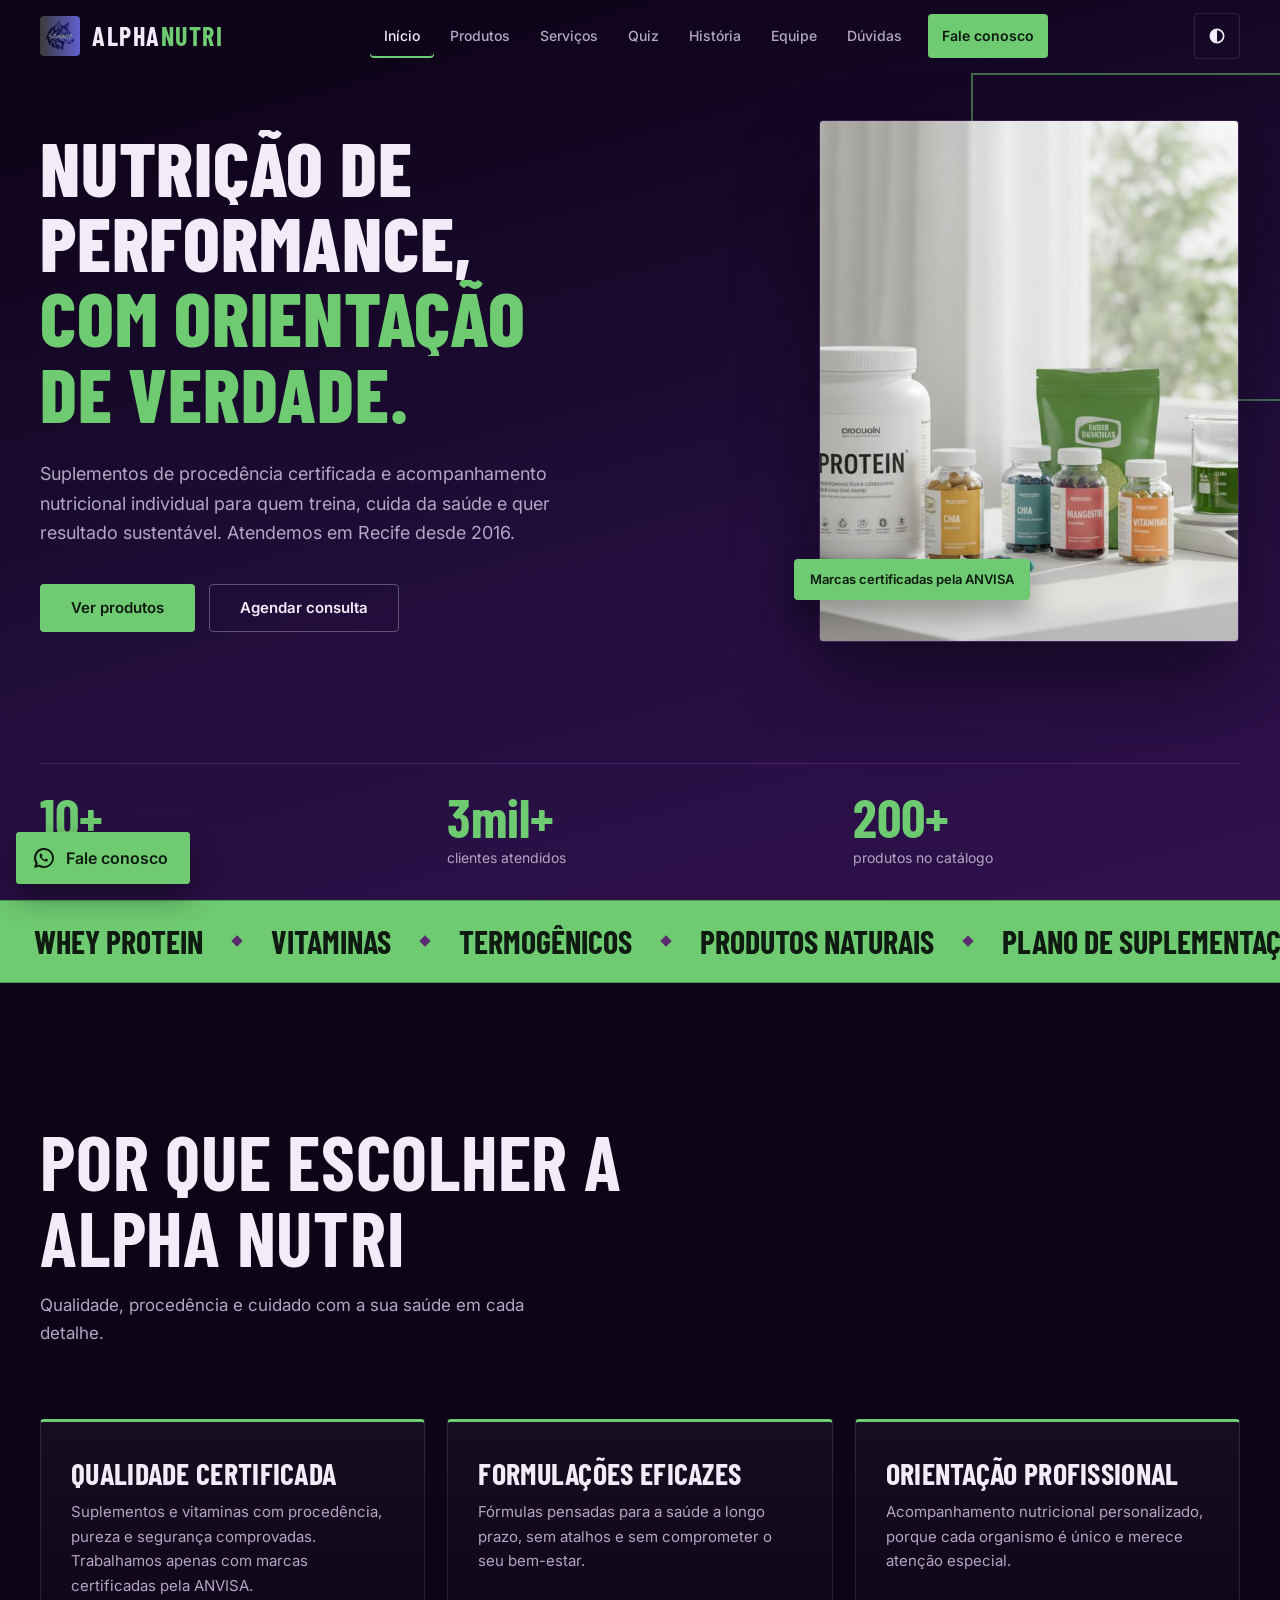
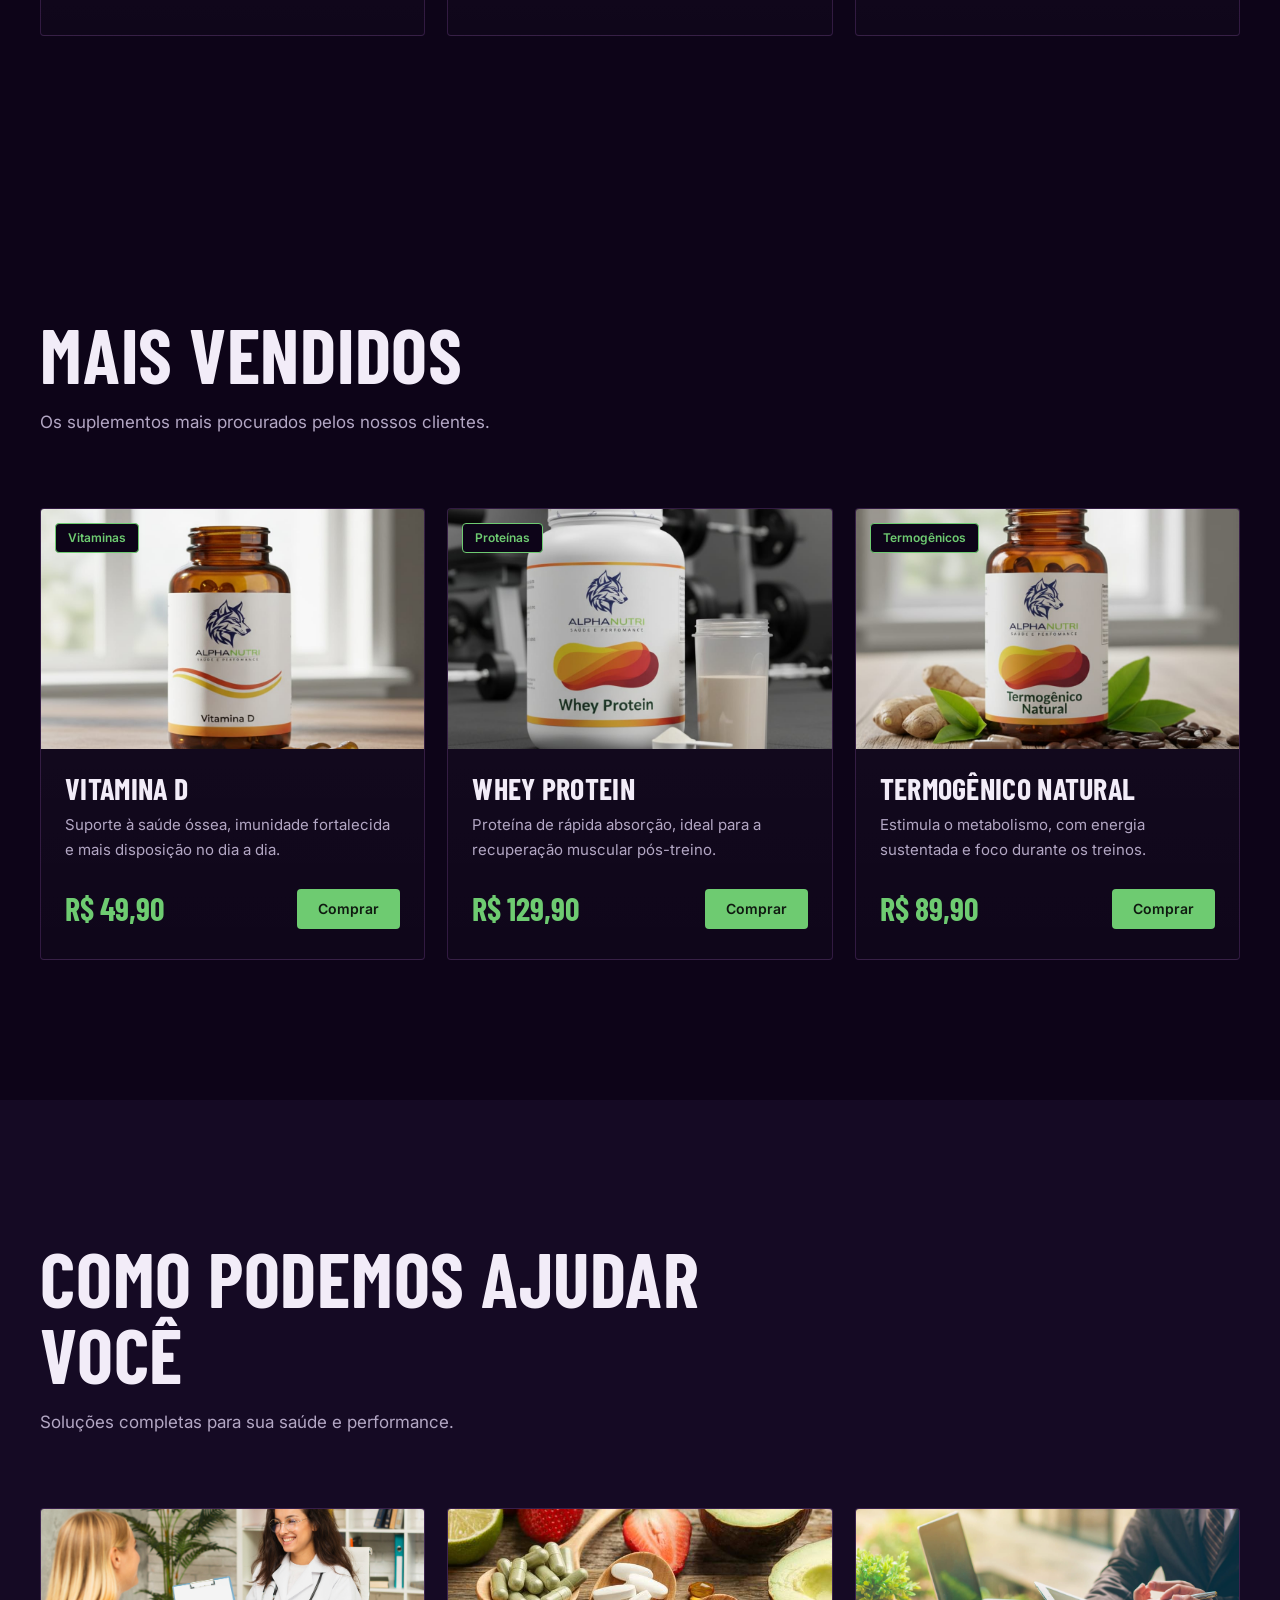
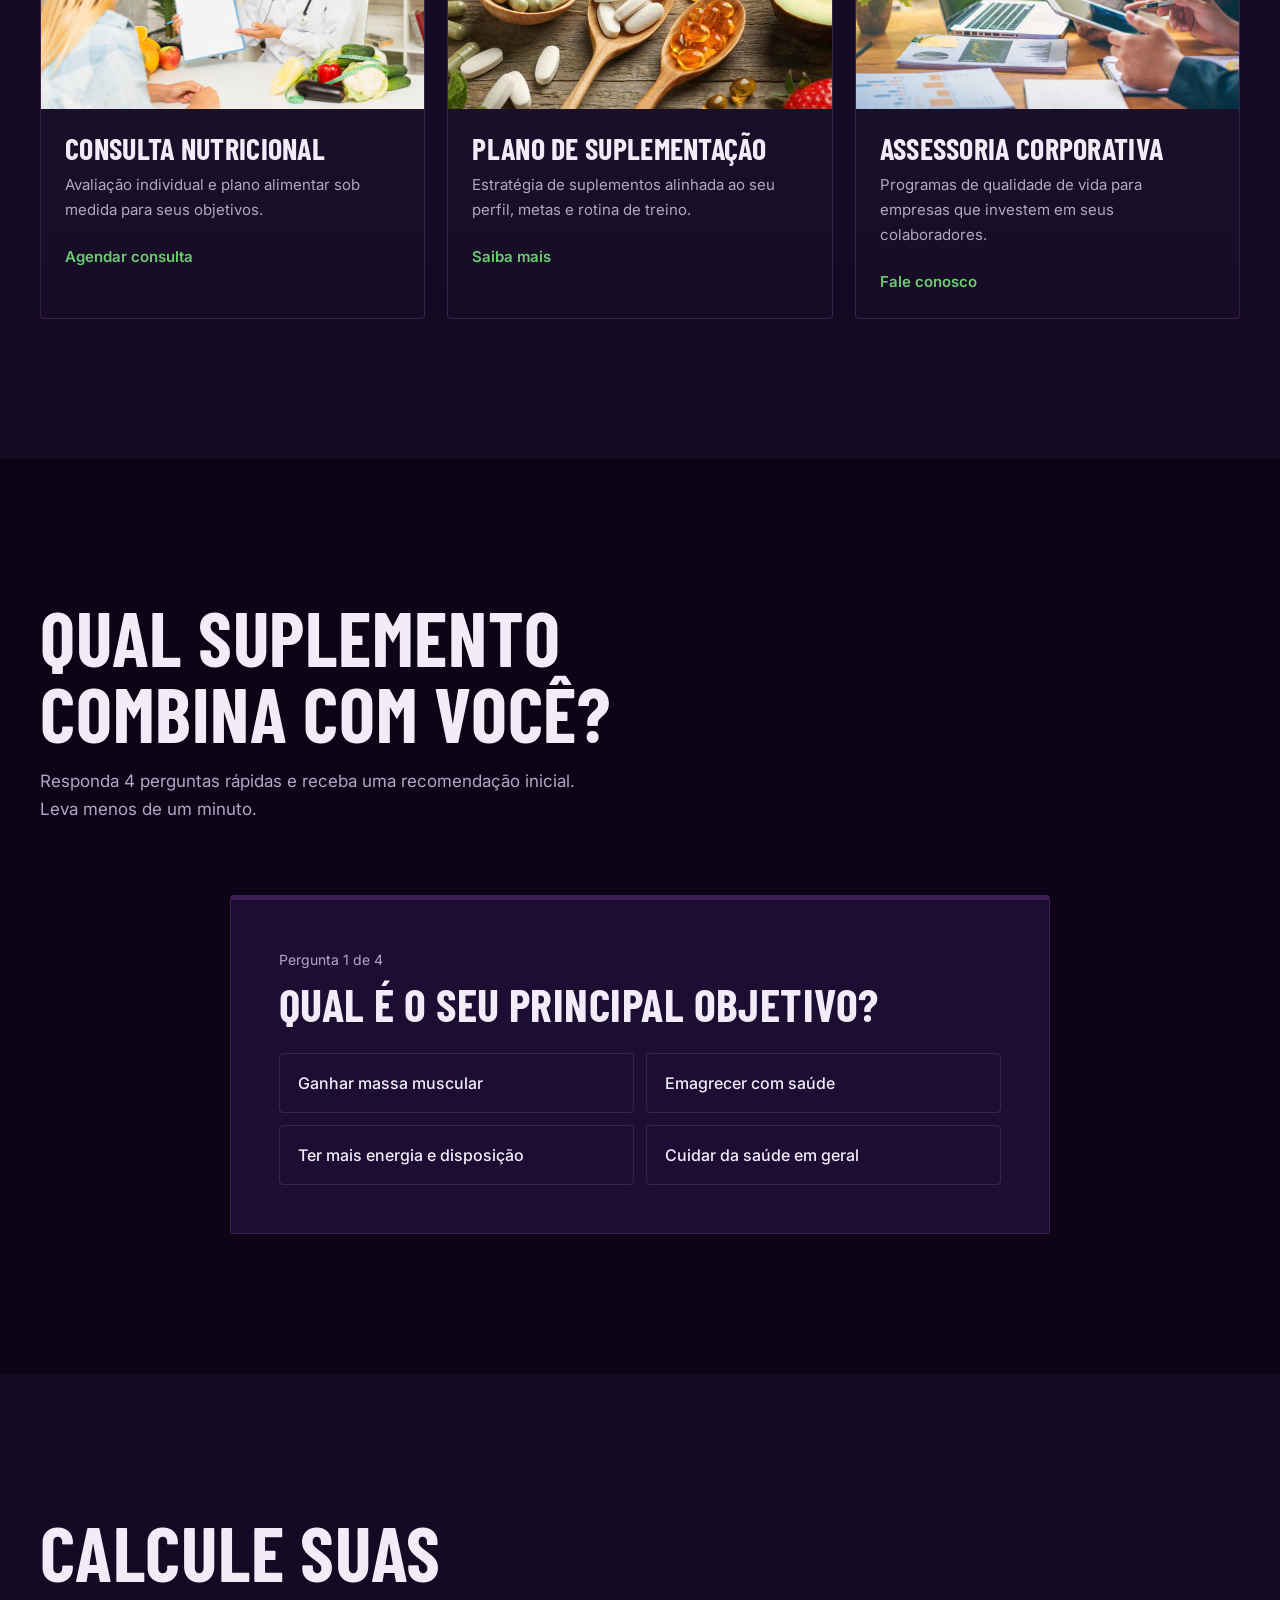
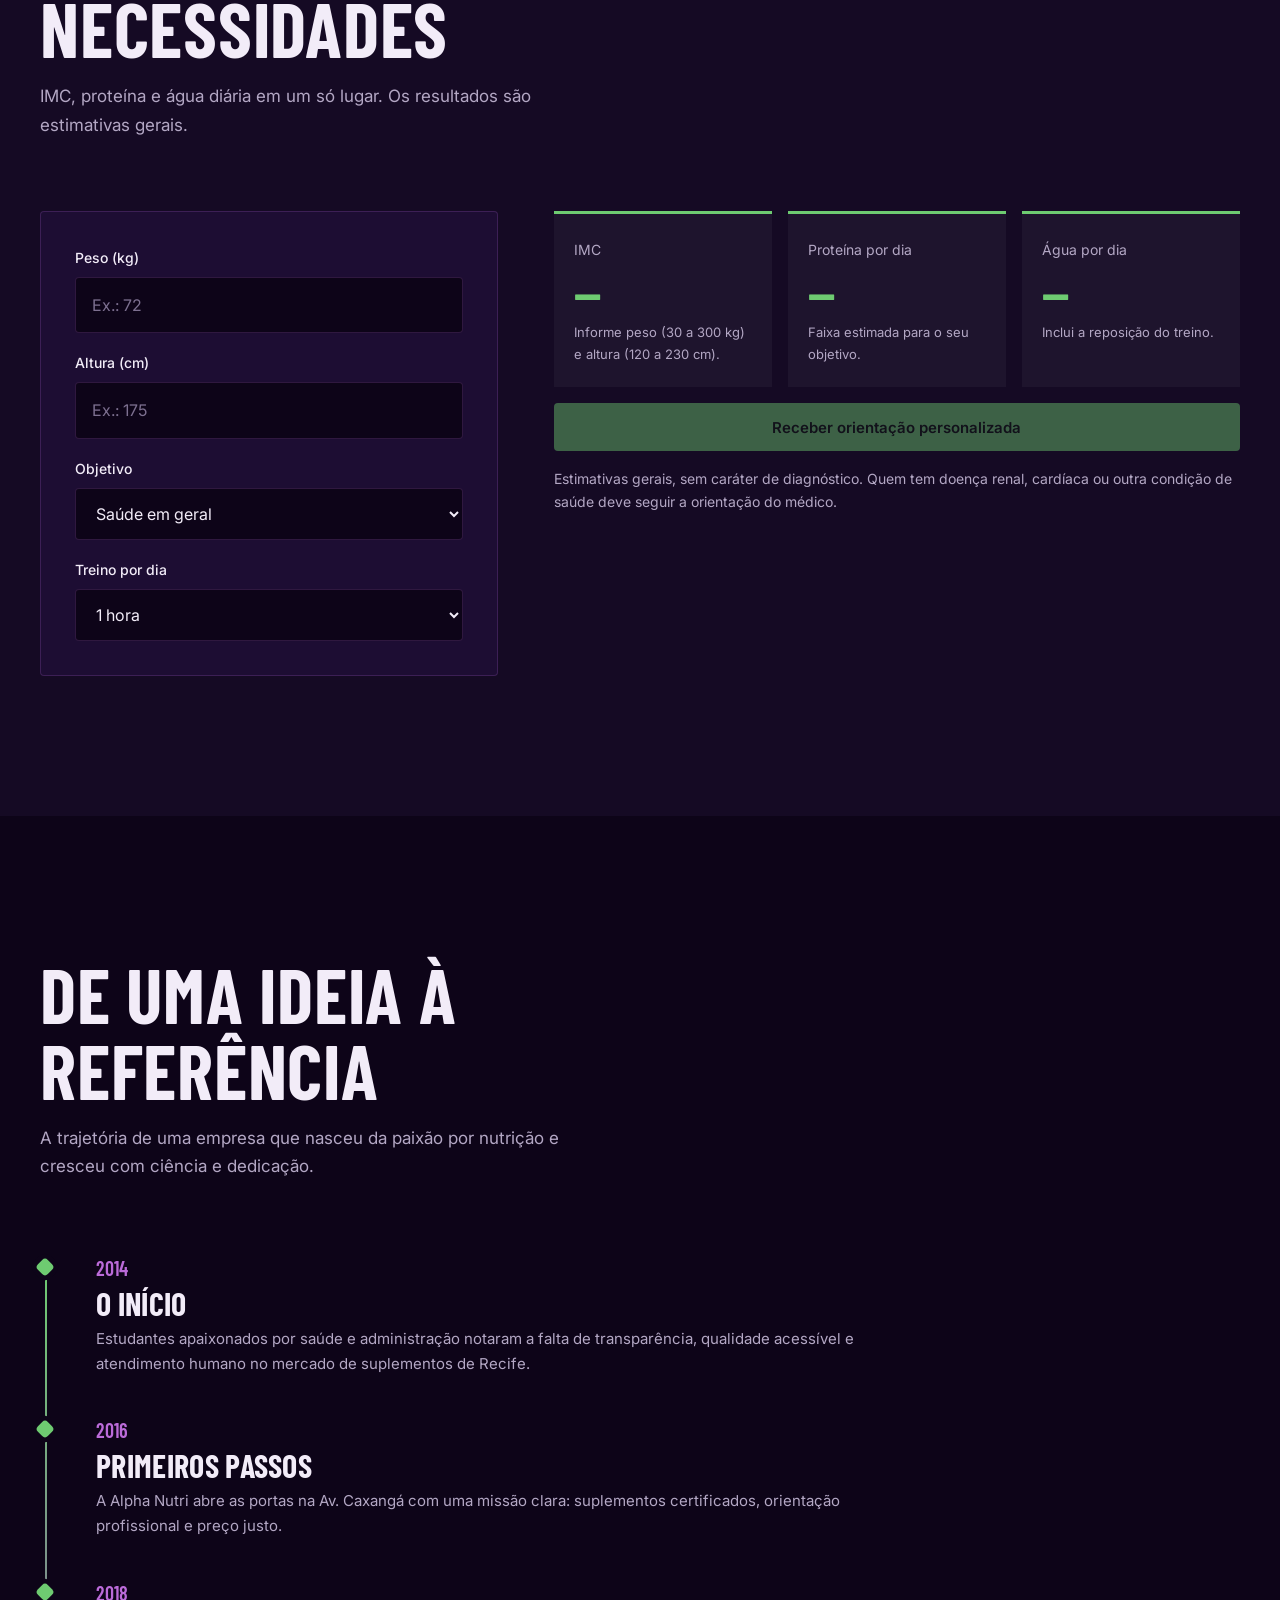
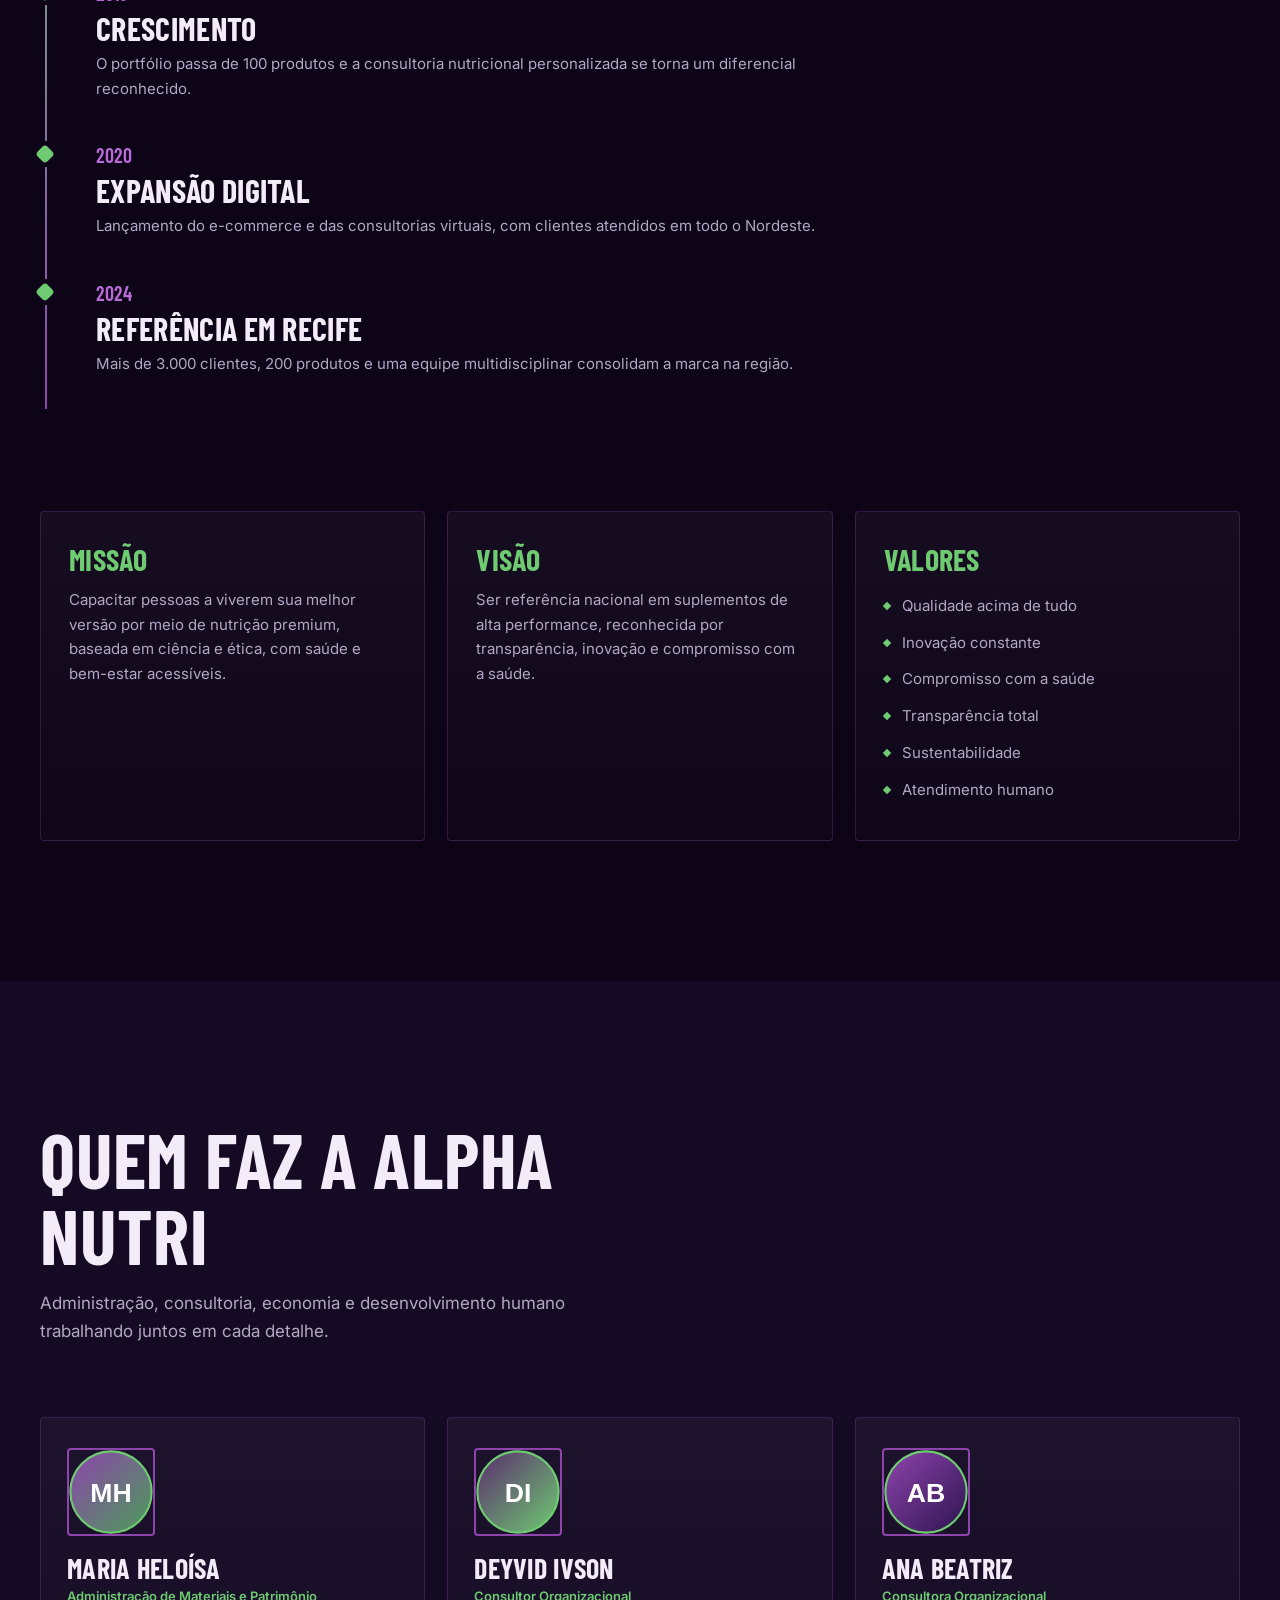
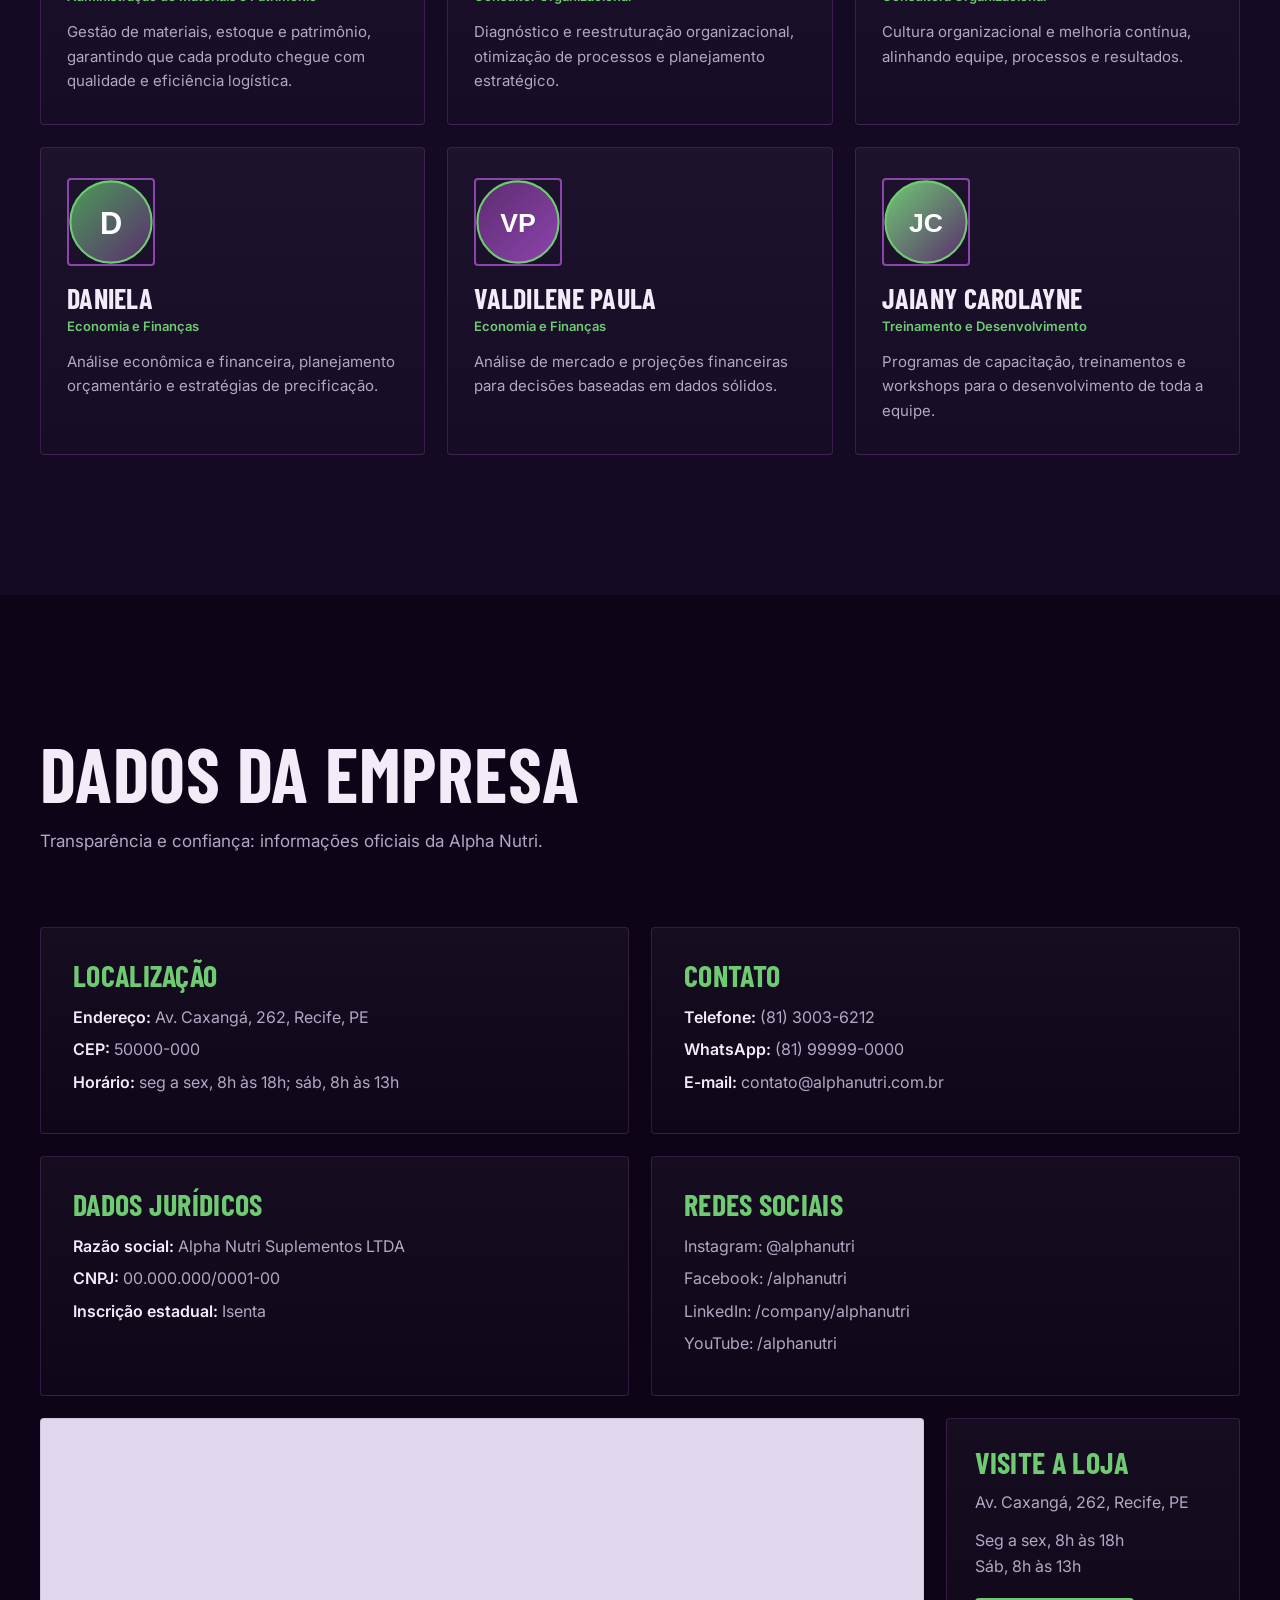
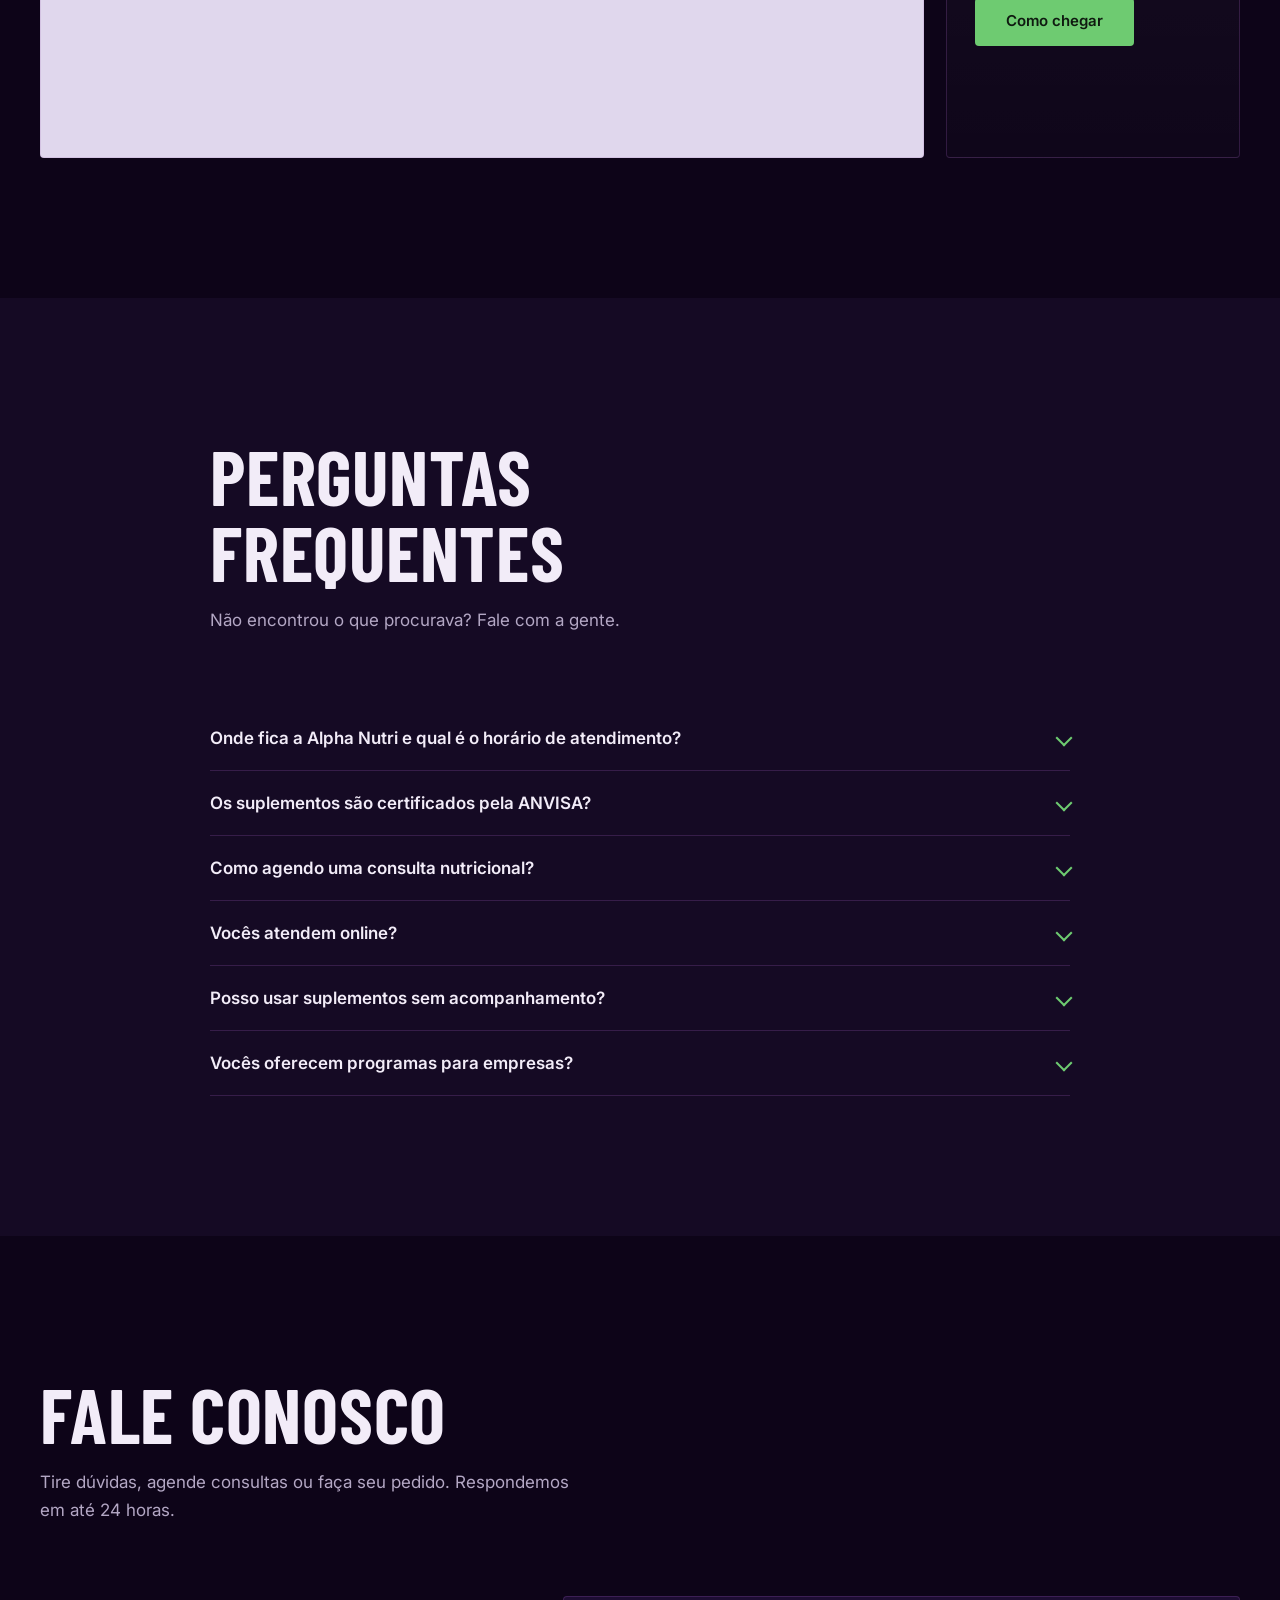
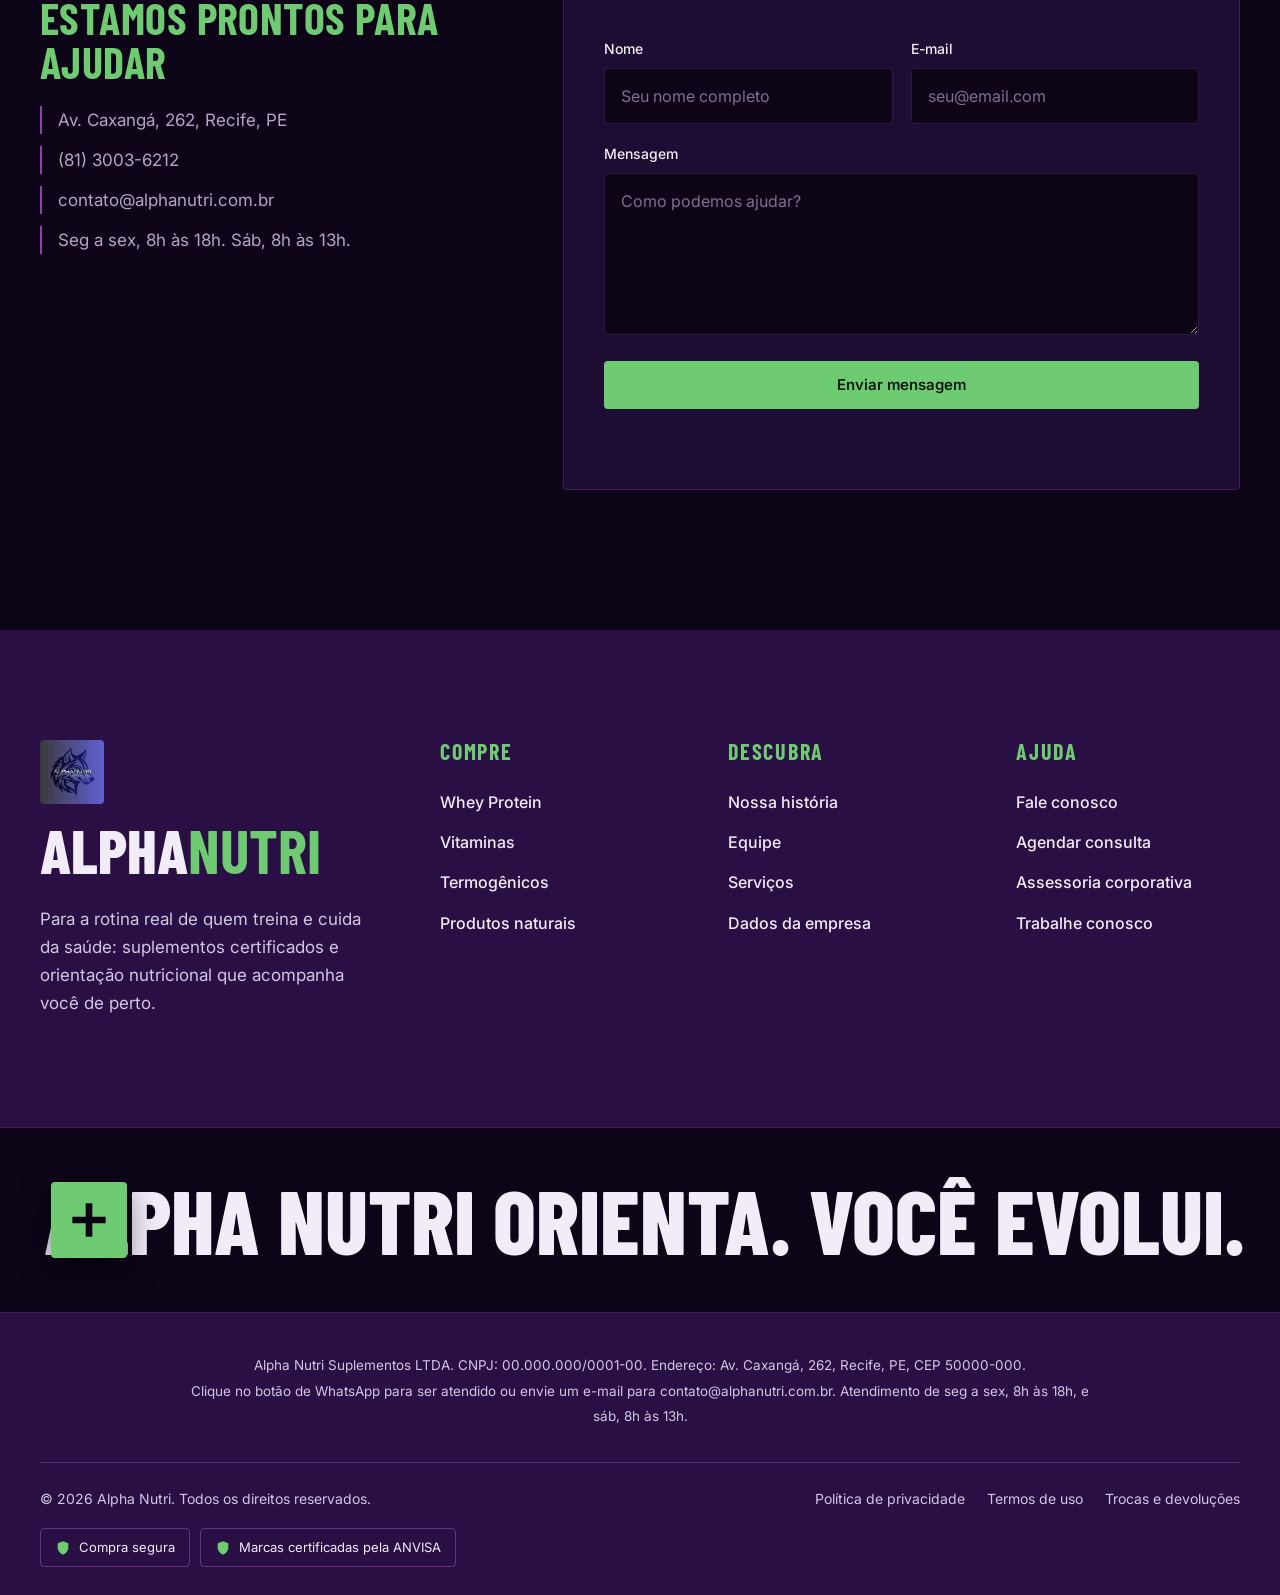
==== commit e3e9e7c6: "Quiz de objetivo (seção “Quiz”, logo depois de Serviços)" ====
--- a/index.html
+++ b/index.html
@@ -8,14 +8,24 @@
   <title>Alpha Nutri | Suplementos e orientação nutricional em Recife</title>
   <meta name="description"
     content="Alpha Nutri: suplementos de procedência certificada, vitaminas e acompanhamento nutricional personalizado em Recife, PE.">
+  <meta property="og:type" content="website">
+  <meta property="og:locale" content="pt_BR">
+  <meta property="og:title" content="Alpha Nutri | Suplementos e orientação nutricional em Recife">
+  <meta property="og:description"
+    content="Suplementos certificados e acompanhamento nutricional personalizado em Recife.">
+  <meta property="og:image" content="img/produtos.jpeg">
   <link rel="icon" type="image/jpeg" href="img/logo.jpeg">
   <link rel="preconnect" href="https://fonts.googleapis.com">
   <link rel="preconnect" href="https://fonts.gstatic.com" crossorigin>
   <link
     href="https://fonts.googleapis.com/css2?family=Barlow+Condensed:wght@600;700;800&family=Inter:wght@400;500;600&display=swap"
     rel="stylesheet">
-  <link rel="stylesheet" href="css/style.css">
+  <link rel="stylesheet" href="css/style.css?v=5">
   <script>document.documentElement.classList.add('js'); try { var t = localStorage.getItem('alphanutri_theme'); if (t === 'light' || t === 'dark') document.documentElement.dataset.theme = t } catch (e) { }</script>
+  <script
+    type="application/ld+json">{"@context": "https://schema.org", "@type": "Store", "name": "Alpha Nutri", "description": "Suplementos de procedência certificada, vitaminas e orientação nutricional personalizada em Recife, PE.", "url": "https://www.alphanutri.com.br/", "image": "https://www.alphanutri.com.br/img/logo.jpeg", "telephone": "+55-81-3003-6212", "email": "contato@alphanutri.com.br", "priceRange": "$$", "address": {"@type": "PostalAddress", "streetAddress": "Av. Caxangá, 262", "addressLocality": "Recife", "addressRegion": "PE", "postalCode": "50000-000", "addressCountry": "BR"}, "openingHoursSpecification": [{"@type": "OpeningHoursSpecification", "dayOfWeek": ["Monday", "Tuesday", "Wednesday", "Thursday", "Friday"], "opens": "08:00", "closes": "18:00"}, {"@type": "OpeningHoursSpecification", "dayOfWeek": "Saturday", "opens": "08:00", "closes": "13:00"}], "areaServed": "Recife e Nordeste do Brasil", "sameAs": ["https://www.instagram.com/alphanutri", "https://www.facebook.com/alphanutri", "https://www.linkedin.com/company/alphanutri", "https://www.youtube.com/alphanutri"]}</script>
+  <script
+    type="application/ld+json">{"@context": "https://schema.org", "@type": "FAQPage", "mainEntity": [{"@type": "Question", "name": "Onde fica a Alpha Nutri e qual é o horário de atendimento?", "acceptedAnswer": {"@type": "Answer", "text": "Estamos na Av. Caxangá, 262, em Recife, PE. Atendemos de segunda a sexta, das 8h às 18h, e aos sábados, das 8h às 13h."}}, {"@type": "Question", "name": "Os suplementos são certificados pela ANVISA?", "acceptedAnswer": {"@type": "Answer", "text": "Sim. Trabalhamos apenas com marcas certificadas pela ANVISA e de procedência comprovada."}}, {"@type": "Question", "name": "Como agendo uma consulta nutricional?", "acceptedAnswer": {"@type": "Answer", "text": "Use o formulário de contato, chame no WhatsApp ou ligue para (81) 3003-6212. Respondemos em até 24 horas."}}, {"@type": "Question", "name": "Vocês atendem online?", "acceptedAnswer": {"@type": "Answer", "text": "Sim. Fazemos consultorias virtuais e atendemos clientes de todo o Nordeste pelo e-commerce."}}, {"@type": "Question", "name": "Posso usar suplementos sem acompanhamento?", "acceptedAnswer": {"@type": "Answer", "text": "O ideal é ter uma avaliação individual antes de começar. Nosso plano de suplementação é montado de acordo com seu perfil, suas metas e sua rotina de treino."}}, {"@type": "Question", "name": "Vocês oferecem programas para empresas?", "acceptedAnswer": {"@type": "Answer", "text": "Sim. A assessoria corporativa reúne programas de qualidade de vida para empresas que investem no bem-estar dos colaboradores."}}]}</script>
 </head>
 
 <body>
@@ -33,9 +43,10 @@
           <li><a href="#home">Início</a></li>
           <li><a href="#produtos">Produtos</a></li>
           <li><a href="#servicos">Serviços</a></li>
+          <li><a href="#quiz">Quiz</a></li>
           <li><a href="#historia">História</a></li>
           <li><a href="#equipe">Equipe</a></li>
-          <li><a href="#empresa">Empresa</a></li>
+          <li><a href="#faq">Dúvidas</a></li>
           <li><a href="#contato" class="nav-cta">Fale conosco</a></li>
         </ul>
       </nav>
@@ -187,6 +198,62 @@
                 href="#contato">Fale conosco</a>
             </div>
           </article>
+        </div>
+      </div>
+    </section>
+
+    <section id="quiz" class="section">
+      <div class="container">
+        <div class="section-header rv">
+          <h2>Qual suplemento combina com você?</h2>
+          <p>Responda 4 perguntas rápidas e receba uma recomendação inicial. Leva menos de um minuto.</p>
+        </div>
+        <div class="quiz rv">
+          <div class="q-progress" aria-hidden="true"><i id="quiz-bar"></i></div>
+          <div id="quiz-stage"></div>
+          <noscript>
+            <p>Ative o JavaScript para usar o quiz ou fale com a gente pelo WhatsApp.</p>
+          </noscript>
+        </div>
+      </div>
+    </section>
+
+    <section id="calculadoras" class="section alt">
+      <div class="container">
+        <div class="section-header rv">
+          <h2>Calcule suas necessidades</h2>
+          <p>IMC, proteína e água diária em um só lugar. Os resultados são estimativas gerais.</p>
+        </div>
+        <div class="calc">
+          <form class="calc-form rv" id="calc-form" novalidate>
+            <div class="field"><label for="c-peso">Peso (kg)</label><input id="c-peso" type="number" inputmode="decimal"
+                min="30" max="300" step="0.1" placeholder="Ex.: 72"></div>
+            <div class="field"><label for="c-altura">Altura (cm)</label><input id="c-altura" type="number"
+                inputmode="numeric" min="120" max="230" step="1" placeholder="Ex.: 175"></div>
+            <div class="field"><label for="c-obj">Objetivo</label><select id="c-obj">
+                <option value="saude">Saúde em geral</option>
+                <option value="massa">Ganhar massa muscular</option>
+                <option value="emagrecer">Emagrecer</option>
+              </select></div>
+            <div class="field"><label for="c-treino">Treino por dia</label><select id="c-treino">
+                <option value="0">Não treino</option>
+                <option value="0.5">30 minutos</option>
+                <option value="1" selected>1 hora</option>
+                <option value="1.5">1h30</option>
+                <option value="2">2 horas ou mais</option>
+              </select></div>
+          </form>
+          <div class="calc-out rv" aria-live="polite">
+            <div class="res"><span>IMC</span><strong id="o-imc">--</strong><small id="o-imc-n">Informe peso e
+                altura.</small></div>
+            <div class="res"><span>Proteína por dia</span><strong id="o-prot">--</strong><small>Faixa estimada para o
+                seu objetivo.</small></div>
+            <div class="res"><span>Água por dia</span><strong id="o-agua">--</strong><small>Inclui a reposição do
+                treino.</small></div>
+            <button type="button" class="btn btn-green" id="calc-cta" disabled>Receber orientação personalizada</button>
+            <p class="note">Estimativas gerais, sem caráter de diagnóstico. Quem tem doença renal, cardíaca ou outra
+              condição de saúde deve seguir a orientação do médico.</p>
+          </div>
         </div>
       </div>
     </section>
@@ -329,10 +396,61 @@
             <p>YouTube: /alphanutri</p>
           </div>
         </div>
-      </div>
-    </section>
-
-    <section id="contato" class="section alt">
+        <div class="map-wrap">
+          <iframe class="rv" title="Mapa da Alpha Nutri, Av. Caxangá, 262, Recife"
+            src="https://www.google.com/maps?q=Av.+Caxang%C3%A1,+262,+Recife,+PE&output=embed" loading="lazy"
+            referrerpolicy="no-referrer-when-downgrade"></iframe>
+          <div class="map-card spot rv">
+            <h3>Visite a loja</h3>
+            <p>Av. Caxangá, 262, Recife, PE</p>
+            <p>Seg a sex, 8h às 18h<br>Sáb, 8h às 13h</p><a class="btn btn-green"
+              href="https://www.google.com/maps/dir/?api=1&destination=Av.+Caxang%C3%A1,+262,+Recife,+PE"
+              target="_blank" rel="noopener">Como chegar</a>
+          </div>
+        </div>
+      </div>
+    </section>
+
+    <section id="faq" class="section alt">
+      <div class="container faq-wrap">
+        <div class="section-header rv">
+          <h2>Perguntas frequentes</h2>
+          <p>Não encontrou o que procurava? Fale com a gente.</p>
+        </div>
+        <div class="faq">
+          <details class="faq-item rv">
+            <summary>Onde fica a Alpha Nutri e qual é o horário de atendimento?</summary>
+            <p>Estamos na Av. Caxangá, 262, em Recife, PE. Atendemos de segunda a sexta, das 8h às 18h, e aos sábados,
+              das 8h às 13h.</p>
+          </details>
+          <details class="faq-item rv">
+            <summary>Os suplementos são certificados pela ANVISA?</summary>
+            <p>Sim. Trabalhamos apenas com marcas certificadas pela ANVISA e de procedência comprovada.</p>
+          </details>
+          <details class="faq-item rv">
+            <summary>Como agendo uma consulta nutricional?</summary>
+            <p>Use o formulário de contato, chame no WhatsApp ou ligue para (81) 3003-6212. Respondemos em até 24 horas.
+            </p>
+          </details>
+          <details class="faq-item rv">
+            <summary>Vocês atendem online?</summary>
+            <p>Sim. Fazemos consultorias virtuais e atendemos clientes de todo o Nordeste pelo e-commerce.</p>
+          </details>
+          <details class="faq-item rv">
+            <summary>Posso usar suplementos sem acompanhamento?</summary>
+            <p>O ideal é ter uma avaliação individual antes de começar. Nosso plano de suplementação é montado de acordo
+              com seu perfil, suas metas e sua rotina de treino.</p>
+          </details>
+          <details class="faq-item rv">
+            <summary>Vocês oferecem programas para empresas?</summary>
+            <p>Sim. A assessoria corporativa reúne programas de qualidade de vida para empresas que investem no
+              bem-estar dos colaboradores.</p>
+          </details>
+        </div>
+      </div>
+    </section>
+
+    <section id="contato" class="section">
       <div class="container">
         <div class="section-header rv">
           <h2>Fale conosco</h2>
@@ -410,15 +528,34 @@
       </div>
     </div>
     <div class="container foot-legal">
-      <p>&copy; <span id="year">2026</span> Alpha Nutri. Todos os direitos reservados.</p>
-      <ul>
-        <li><a href="#">Política de privacidade</a></li>
-        <li><a href="#">Termos de uso</a></li>
-        <li><a href="#">Trocas e devoluções</a></li>
-      </ul>
+      <p class="legal-data">Alpha Nutri Suplementos LTDA. CNPJ: 00.000.000/0001-00. Endereço: Av. Caxangá, 262, Recife,
+        PE, CEP 50000-000.<br>Clique no botão de WhatsApp para ser atendido ou envie um e-mail para
+        contato@alphanutri.com.br. Atendimento de seg a sex, 8h às 18h, e sáb, 8h às 13h.</p>
+      <div class="legal-row">
+        <p>&copy; <span id="year">2026</span> Alpha Nutri. Todos os direitos reservados.</p>
+        <ul>
+          <li><a href="#">Política de privacidade</a></li>
+          <li><a href="#">Termos de uso</a></li>
+          <li><a href="#">Trocas e devoluções</a></li>
+        </ul>
+        <ul class="seals">
+          <li><svg viewBox="0 0 24 24" aria-hidden="true">
+              <path d="M12 2 4 5v6c0 5 3.4 9.4 8 11 4.6-1.6 8-6 8-11V5z" />
+            </svg>Compra segura</li>
+          <li><svg viewBox="0 0 24 24" aria-hidden="true">
+              <path d="M12 2 4 5v6c0 5 3.4 9.4 8 11 4.6-1.6 8-6 8-11V5z" />
+            </svg>Marcas certificadas pela ANVISA</li>
+        </ul>
+      </div>
     </div>
   </footer>
-  <script src="js/main.js"></script>
+  <a class="wa" href="https://wa.me/5581999990000?text=Ol%C3%A1%2C%20vim%20pelo%20site%20da%20Alpha%20Nutri."
+    target="_blank" rel="noopener" aria-label="Falar com a Alpha Nutri pelo WhatsApp"><svg viewBox="0 0 24 24"
+      aria-hidden="true">
+      <path
+        d="M12 2a10 10 0 0 0-8.6 15.1L2 22l5-1.3A10 10 0 1 0 12 2zm0 2a8 8 0 1 1-4.2 14.8l-.3-.2-2.4.6.7-2.3-.2-.3A8 8 0 0 1 12 4zM9 7.5c-.3 0-.6.1-.8.4-.5.6-.8 1.3-.5 2.4.6 1.9 2.3 3.9 4.9 5 1.1.4 1.9.4 2.5.1.5-.3.9-.8 1-1.3 0-.2 0-.4-.2-.5l-1.8-.9c-.2-.1-.4 0-.5.1l-.6.7c-.1.1-.3.2-.5.1-1.2-.5-2.2-1.5-2.7-2.6 0-.2 0-.3.1-.4l.5-.6c.1-.1.1-.3 0-.5l-.8-1.8c-.1-.2-.3-.3-.5-.3z" />
+    </svg><span>Fale conosco</span></a>
+  <script src="js/main.js?v=5"></script>
 </body>
 
 </html>
--- a/css/style.css
+++ b/css/style.css
@@ -373,9 +373,9 @@
 }
 
 .hero h1 {
-  font-size: clamp(52px, 9.4vw, 128px);
+  font-size: clamp(44px, min(6vw, 11vh), 96px);
   text-transform: uppercase;
-  line-height: .92;
+  line-height: .94;
   font-weight: 800
 }
 
@@ -436,6 +436,7 @@
 }
 
 .hero-stage img {
+  max-height: min(58vh, 540px);
   border-radius: var(--r);
   width: 100%;
   aspect-ratio: 4/5;
@@ -490,6 +491,18 @@
 .stats span {
   font-size: 14px;
   color: var(--muted)
+}
+
+@media(min-width:621px) {
+  .hero h1 .line {
+    white-space: nowrap
+  }
+}
+
+@media(min-width:1025px) {
+  .hero-inner {
+    grid-template-columns: minmax(0, 1.25fr) minmax(0, .75fr)
+  }
 }
 
 /* marquee */
@@ -944,24 +957,26 @@
 
 .foot-main {
   display: grid;
-  grid-template-columns: 1.5fr repeat(3, 1fr);
-  gap: clamp(32px, 5vw, 64px);
+  grid-template-columns: minmax(0, 1.5fr) repeat(3, minmax(0, 1fr));
+  gap: clamp(36px, 5vw, 72px);
   padding: clamp(64px, 9vw, 110px) 0
 }
 
 .foot-logo {
   display: inline-flex;
-  align-items: center;
-  gap: 16px;
+  flex-direction: column;
+  align-items: flex-start;
+  gap: 18px;
+  max-width: 100%;
   font-family: var(--display);
   font-weight: 800;
-  font-size: clamp(48px, 7vw, 92px);
+  font-size: clamp(44px, 4.8vw, 72px);
   text-transform: uppercase;
   line-height: .9
 }
 
 .foot-logo img {
-  width: clamp(52px, 6vw, 76px);
+  width: 64px;
   aspect-ratio: 1;
   object-fit: cover;
   border-radius: var(--r)
@@ -1065,23 +1080,423 @@
 }
 
 .foot-legal {
+  padding: 40px 0 calc(28px + env(safe-area-inset-bottom));
+  color: #d3c6e3
+}
+
+.legal-data {
+  max-width: 900px;
+  margin: 0 auto 32px;
+  text-align: center;
+  font-size: 13.5px;
+  line-height: 1.9
+}
+
+.legal-row {
   display: flex;
   justify-content: space-between;
+  align-items: center;
   flex-wrap: wrap;
-  gap: 16px;
-  padding: 28px 0 calc(28px + env(safe-area-inset-bottom));
-  font-size: 14px;
-  color: #d3c6e3
-}
-
-.foot-legal ul {
+  gap: 18px;
+  padding-top: 24px;
+  border-top: 1px solid rgba(187, 107, 217, .25);
+  font-size: 14px
+}
+
+.legal-row ul {
   display: flex;
   gap: 22px;
   flex-wrap: wrap
 }
 
-.foot-legal a:hover {
+.legal-row a:hover {
   color: var(--green)
+}
+
+.legal-row .seals {
+  gap: 10px
+}
+
+.seals li {
+  display: flex;
+  align-items: center;
+  gap: 8px;
+  border: 1px solid rgba(187, 107, 217, .4);
+  border-radius: var(--r);
+  padding: 8px 14px;
+  font-size: 13px;
+  color: #f2ecf8
+}
+
+.seals svg {
+  width: 16px;
+  height: 16px;
+  fill: var(--green)
+}
+
+/* botão flutuante de WhatsApp */
+.wa {
+  position: fixed;
+  z-index: 1400;
+  left: max(16px, env(safe-area-inset-left));
+  bottom: max(16px, env(safe-area-inset-bottom));
+  display: flex;
+  align-items: center;
+  gap: 10px;
+  min-height: 52px;
+  padding: 0 22px 0 16px;
+  background: var(--green);
+  color: #0f1a10;
+  font-weight: 600;
+  border-radius: var(--r);
+  box-shadow: 0 12px 30px rgba(0, 0, 0, .4);
+  transition: transform .3s var(--ease), background .3s
+}
+
+.wa:hover {
+  background: #86dc89;
+  transform: translateY(-3px)
+}
+
+.wa svg {
+  width: 24px;
+  height: 24px;
+  fill: currentColor
+}
+
+.wa::after {
+  content: '';
+  position: absolute;
+  inset: 0;
+  border-radius: var(--r);
+  border: 2px solid var(--green);
+  animation: ping 2.6s var(--ease) infinite;
+  pointer-events: none
+}
+
+@keyframes ping {
+  0% {
+    transform: scale(1);
+    opacity: .7
+  }
+
+  100% {
+    transform: scale(1.25, 1.5);
+    opacity: 0
+  }
+}
+
+
+/* quiz */
+.quiz {
+  max-width: 820px;
+  margin: 0 auto;
+  background: var(--surface);
+  border: 1px solid var(--line);
+  border-radius: var(--r);
+  overflow: hidden
+}
+
+.q-progress {
+  height: 4px;
+  background: var(--line)
+}
+
+.q-progress i {
+  display: block;
+  height: 100%;
+  width: 0;
+  background: var(--green);
+  transition: width .6s var(--ease)
+}
+
+#quiz-stage {
+  padding: clamp(24px, 5vw, 48px)
+}
+
+.q-step {
+  color: var(--muted);
+  font-size: 14px;
+  margin-bottom: 10px
+}
+
+#quiz-stage h3 {
+  font-size: clamp(30px, 4.4vw, 46px);
+  text-transform: uppercase;
+  margin-bottom: 26px;
+  outline: none
+}
+
+.opts {
+  display: grid;
+  grid-template-columns: 1fr 1fr;
+  gap: 12px
+}
+
+.opt {
+  min-height: 60px;
+  padding: 14px 18px;
+  text-align: left;
+  font: inherit;
+  font-weight: 500;
+  color: var(--text);
+  background: transparent;
+  border: 1.5px solid var(--line);
+  border-radius: var(--r);
+  cursor: pointer;
+  transition: border-color .25s, background .25s, transform .3s var(--ease)
+}
+
+.opt:hover {
+  border-color: var(--accent);
+  transform: translateY(-2px)
+}
+
+.opt.on {
+  background: var(--green);
+  border-color: var(--green);
+  color: #0f1a10
+}
+
+.q-back {
+  margin-top: 20px;
+  background: none;
+  border: 0;
+  color: var(--muted);
+  font: inherit;
+  cursor: pointer;
+  padding: 10px 0;
+  text-decoration: underline
+}
+
+.rec {
+  display: grid;
+  gap: 12px;
+  margin-bottom: 20px
+}
+
+.rec li {
+  padding: 16px 18px;
+  border-left: 3px solid var(--green);
+  background: var(--card-a)
+}
+
+.rec strong {
+  display: block;
+  font-family: var(--display);
+  font-size: 26px;
+  text-transform: uppercase
+}
+
+.rec span,
+.note {
+  color: var(--muted);
+  font-size: 14px
+}
+
+.q-actions {
+  display: flex;
+  gap: 12px;
+  flex-wrap: wrap;
+  margin-top: 24px
+}
+
+/* calculadoras */
+.calc {
+  display: grid;
+  grid-template-columns: .8fr 1.2fr;
+  gap: clamp(24px, 5vw, 56px);
+  align-items: start
+}
+
+.calc-form {
+  display: grid;
+  gap: 18px;
+  padding: clamp(22px, 4vw, 34px);
+  background: var(--surface);
+  border: 1px solid var(--line);
+  border-radius: var(--r)
+}
+
+.field select {
+  width: 100%;
+  padding: 14px 16px;
+  font: inherit;
+  font-size: 16px;
+  color: var(--text);
+  background: var(--bg);
+  border: 1px solid var(--line);
+  border-radius: var(--r)
+}
+
+.field select:focus {
+  outline: none;
+  border-color: var(--green);
+  box-shadow: 0 0 0 3px rgba(110, 203, 113, .18)
+}
+
+.calc-out {
+  display: grid;
+  grid-template-columns: repeat(3, 1fr);
+  gap: 16px
+}
+
+.res {
+  padding: 22px 20px;
+  border-top: 3px solid var(--green);
+  background: var(--card-a)
+}
+
+.res span {
+  font-size: 14px;
+  color: var(--muted)
+}
+
+.res strong {
+  display: block;
+  font-family: var(--display);
+  font-size: clamp(32px, 3.6vw, 46px);
+  color: var(--accent);
+  line-height: 1.05;
+  margin: 6px 0
+}
+
+.res small {
+  font-size: 13px;
+  color: var(--muted);
+  display: block
+}
+
+.calc-out .btn {
+  grid-column: 1/-1
+}
+
+.calc-out .btn:disabled {
+  opacity: .45;
+  cursor: not-allowed;
+  transform: none;
+  box-shadow: none
+}
+
+.calc-out .note {
+  grid-column: 1/-1
+}
+
+/* mapa */
+.map-wrap {
+  display: grid;
+  grid-template-columns: 1.5fr .5fr;
+  gap: 22px;
+  margin-top: 22px
+}
+
+.map-wrap iframe {
+  width: 100%;
+  height: 100%;
+  min-height: 340px;
+  border: 1px solid var(--line);
+  border-radius: var(--r);
+  background: var(--surface)
+}
+
+:root:not([data-theme="light"]) .map-wrap iframe {
+  filter: invert(.92) hue-rotate(180deg) saturate(.7)
+}
+
+.map-card {
+  padding: 28px
+}
+
+.map-card h3 {
+  font-size: 30px;
+  text-transform: uppercase;
+  color: var(--accent);
+  margin-bottom: 12px
+}
+
+.map-card p {
+  color: var(--muted);
+  margin-bottom: 12px
+}
+
+.map-card .btn {
+  margin-top: 6px
+}
+
+/* faq */
+.faq-wrap {
+  max-width: 860px
+}
+
+.faq-item {
+  border-bottom: 1px solid var(--line)
+}
+
+.faq-item summary {
+  display: flex;
+  justify-content: space-between;
+  align-items: center;
+  gap: 20px;
+  min-height: 64px;
+  padding: 14px 0;
+  font-weight: 600;
+  font-size: 17px;
+  cursor: pointer;
+  list-style: none
+}
+
+.faq-item summary::-webkit-details-marker {
+  display: none
+}
+
+.faq-item summary::after {
+  content: '';
+  flex: none;
+  width: 12px;
+  height: 12px;
+  border-right: 2px solid var(--accent);
+  border-bottom: 2px solid var(--accent);
+  transform: rotate(45deg);
+  transition: transform .35s var(--ease)
+}
+
+.faq-item[open] summary::after {
+  transform: rotate(-135deg)
+}
+
+.faq-item p {
+  color: var(--muted);
+  padding: 0 40px 22px 0;
+  max-width: 68ch
+}
+
+@media(max-width:1100px) {
+  .main-nav a {
+    padding: 0 9px;
+    font-size: 13.5px
+  }
+}
+
+@media(max-width:860px) {
+
+  .calc,
+  .map-wrap {
+    grid-template-columns: 1fr
+  }
+
+  .calc-out {
+    grid-template-columns: 1fr
+  }
+
+  .map-wrap iframe {
+    min-height: 280px
+  }
+}
+
+@media(max-width:620px) {
+  .opts {
+    grid-template-columns: 1fr
+  }
 }
 
 /* revelação ao rolar (só sem movimento reduzido) */
@@ -1209,8 +1624,21 @@
     height: 28px
   }
 
-  .foot-legal {
-    flex-direction: column
+  .legal-row {
+    flex-direction: column;
+    align-items: flex-start
+  }
+
+  .hero h1 {
+    font-size: clamp(40px, 12.5vw, 60px)
+  }
+
+  .wa span {
+    display: none
+  }
+
+  .wa {
+    padding: 0 16px
   }
 }
 
@@ -1239,13 +1667,16 @@
     transition: none
   }
 
-  .track {
+  .track,
+  .badge,
+  .wa::after {
     animation: none
   }
 }
 
 @media print {
 
+  .wa,
   .site-header,
   .foot-ticker,
   .progress,
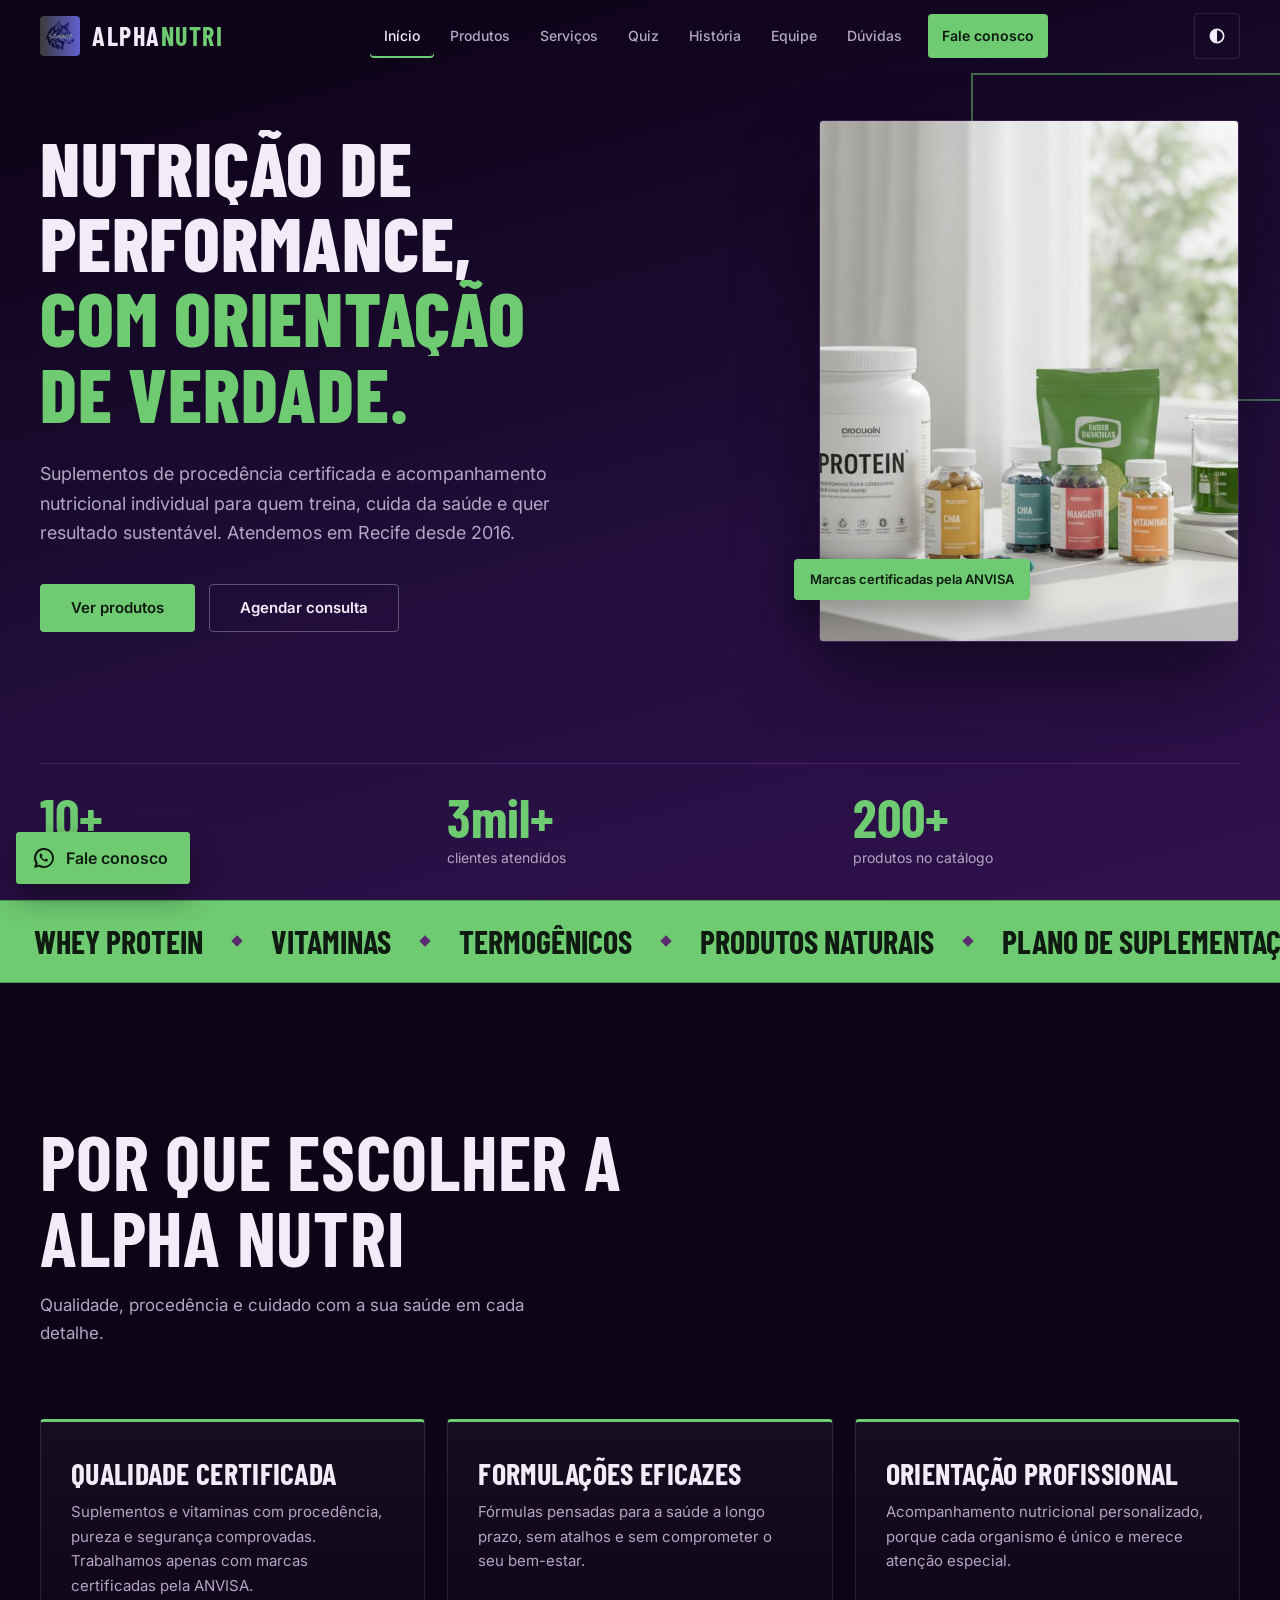
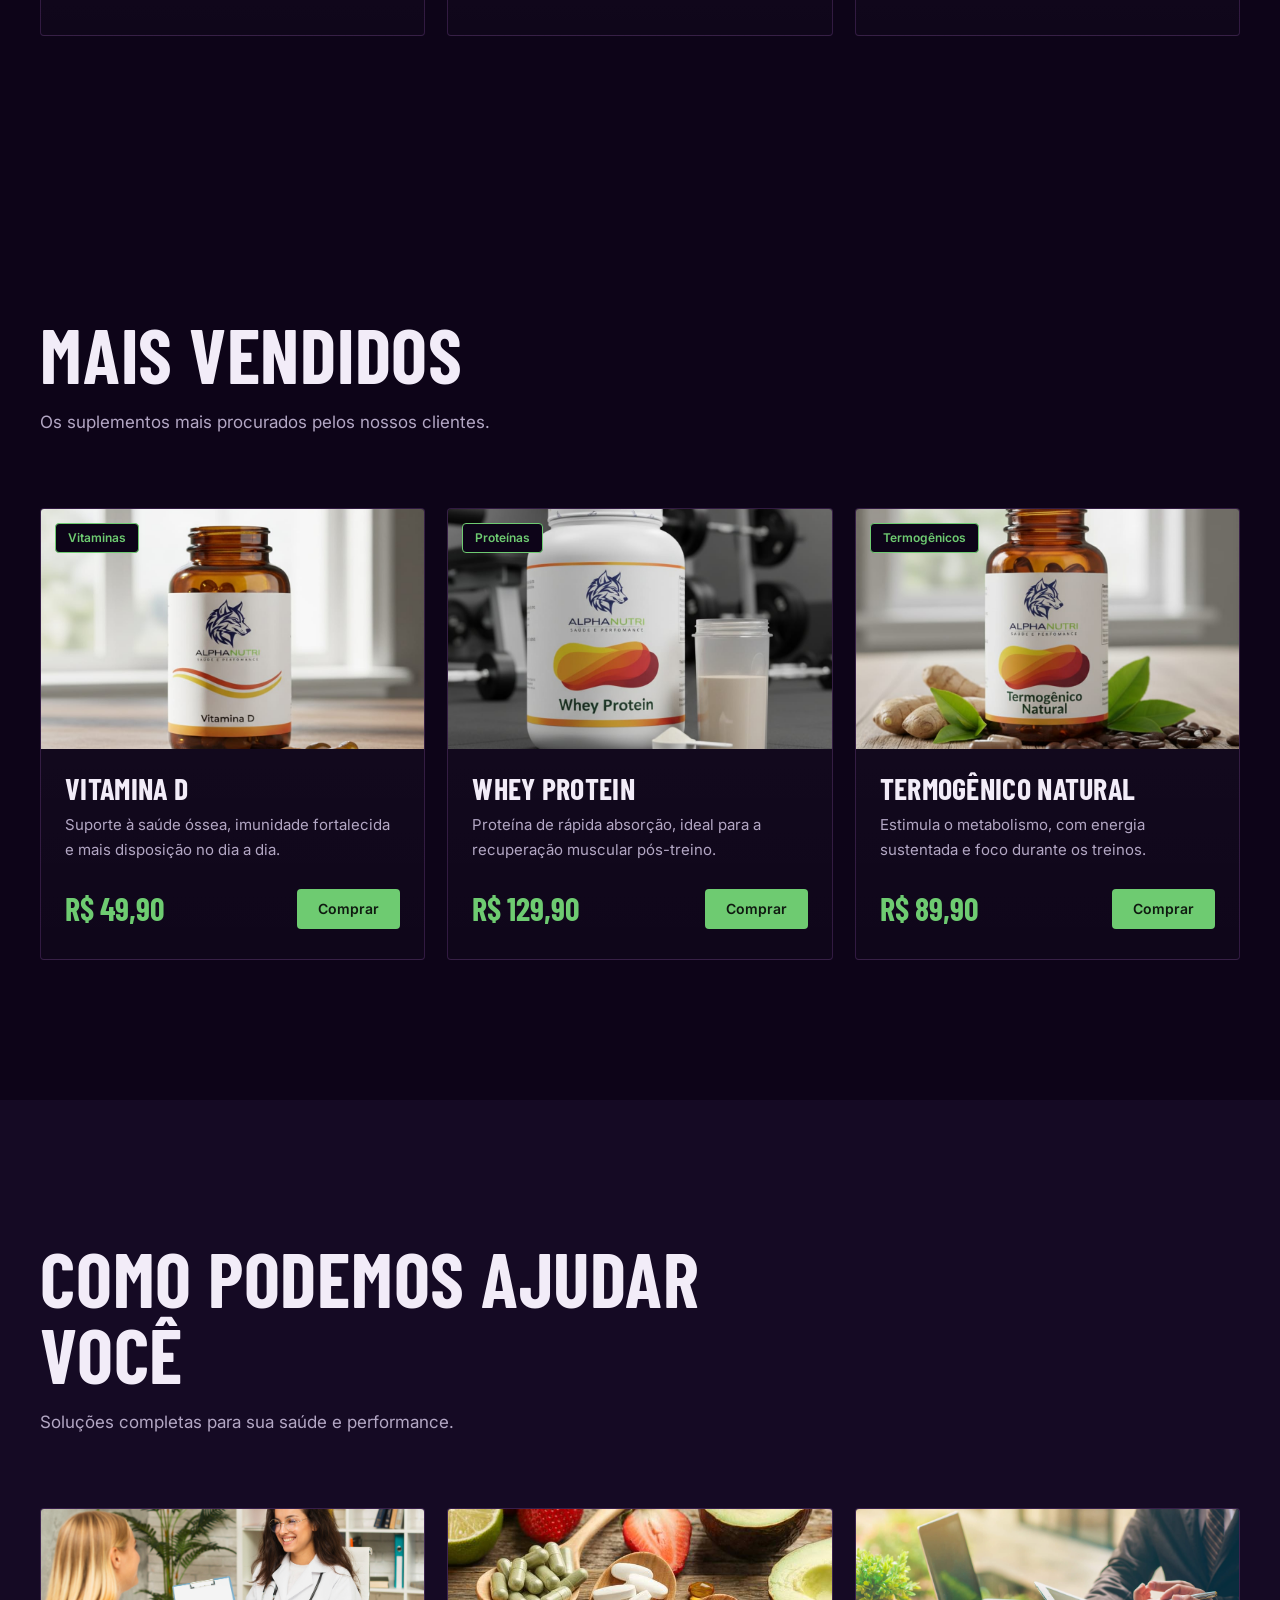
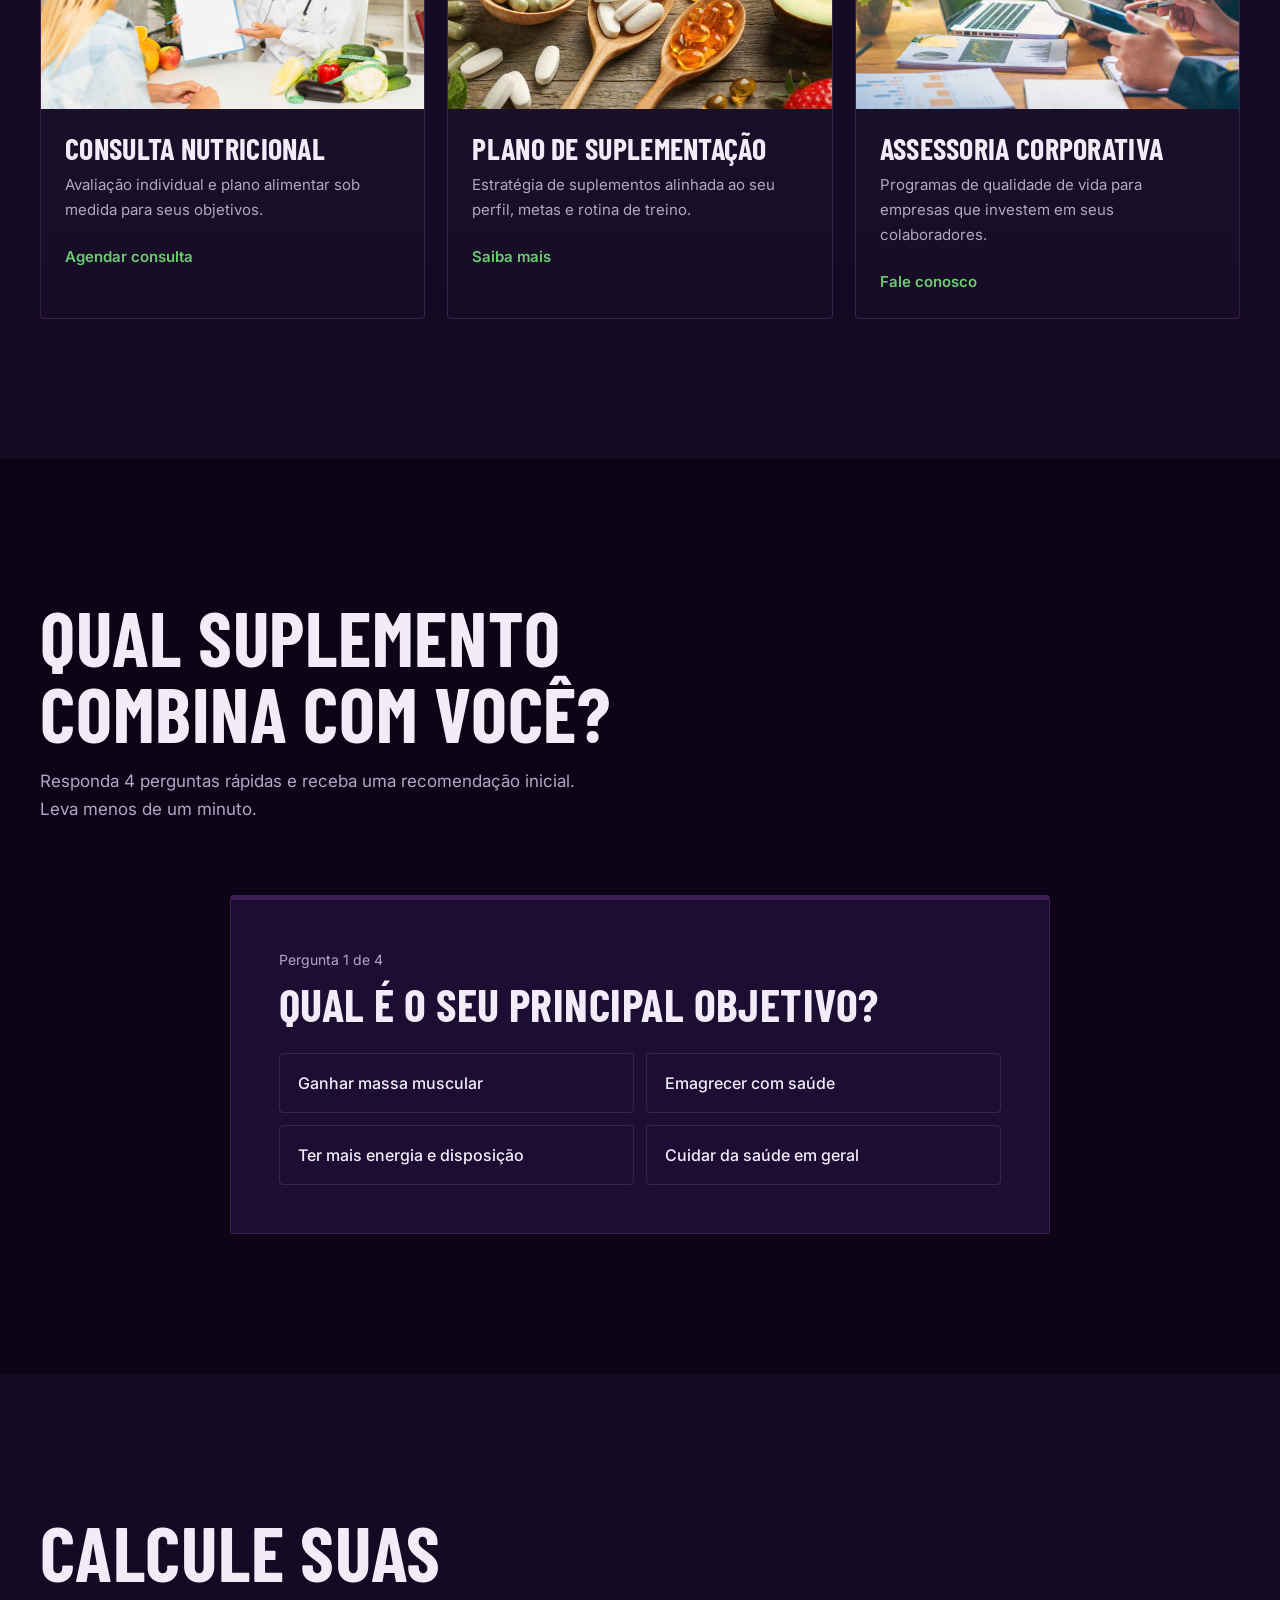
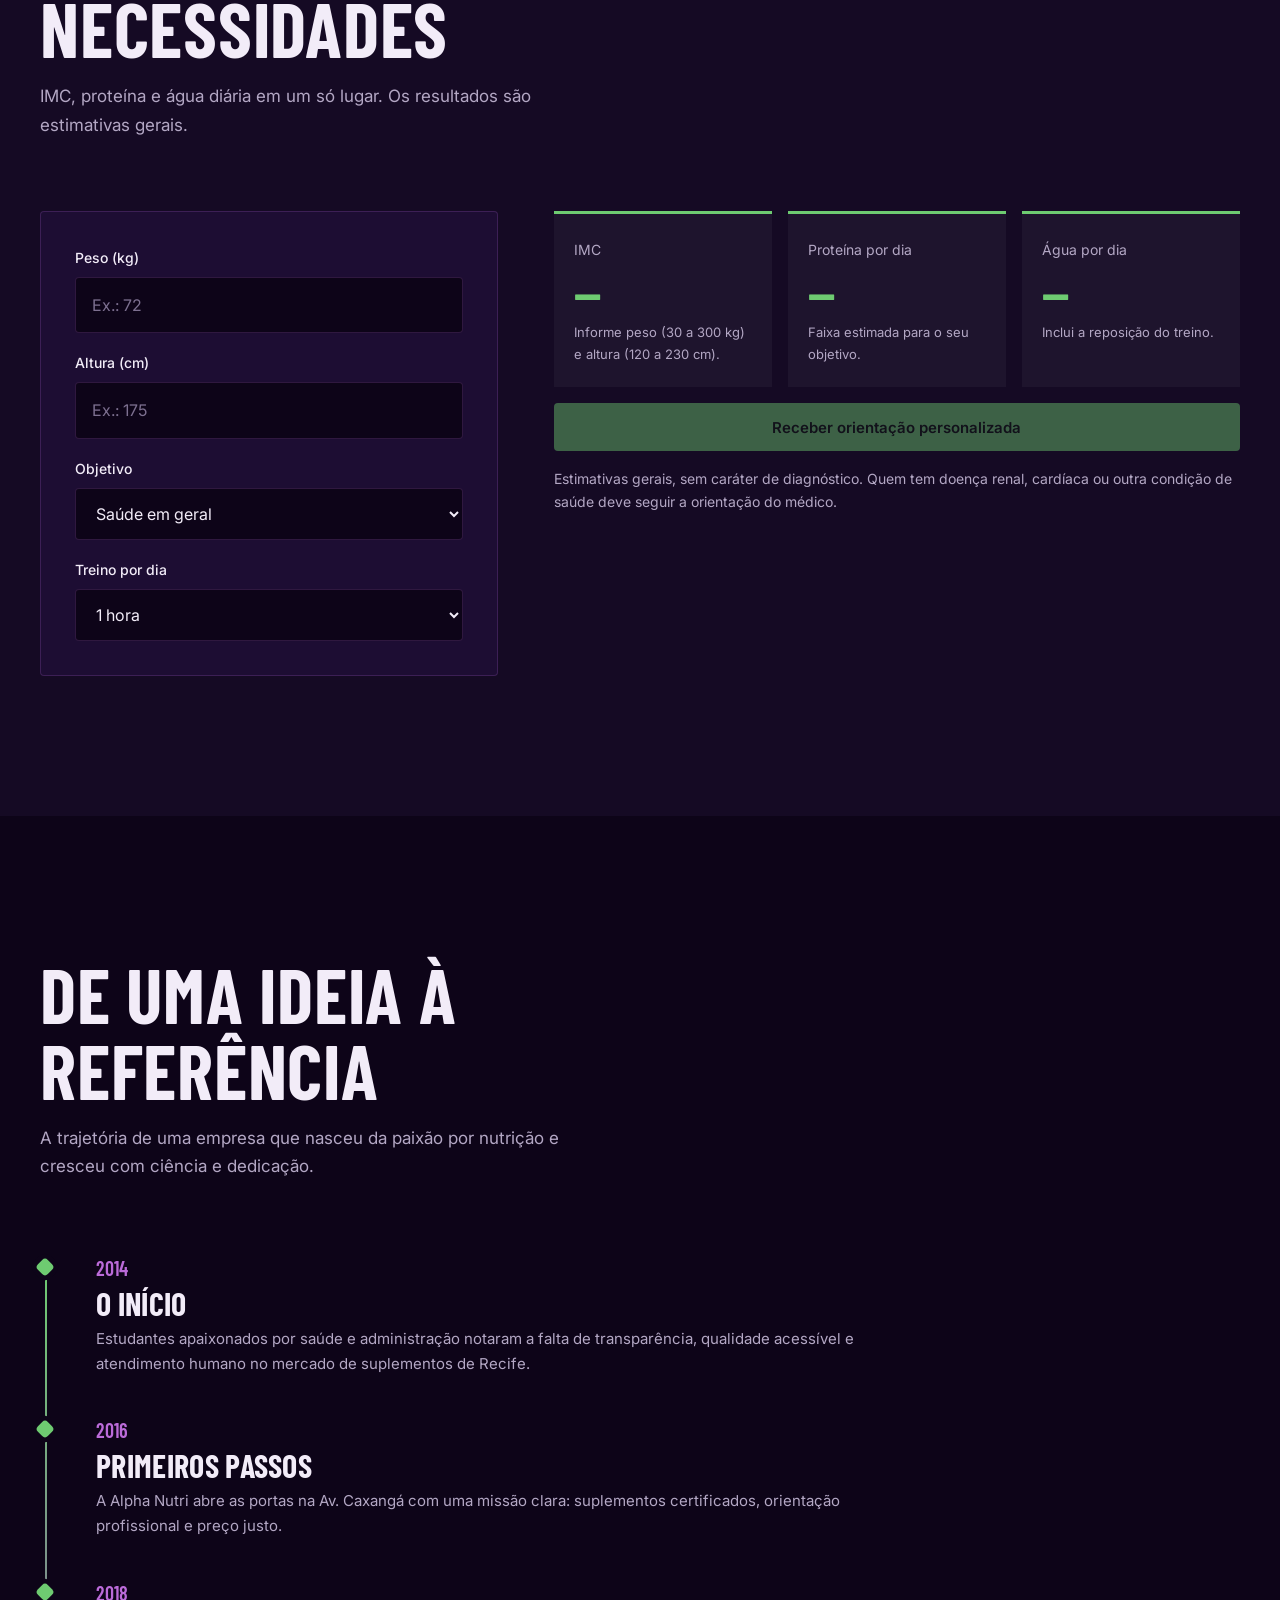
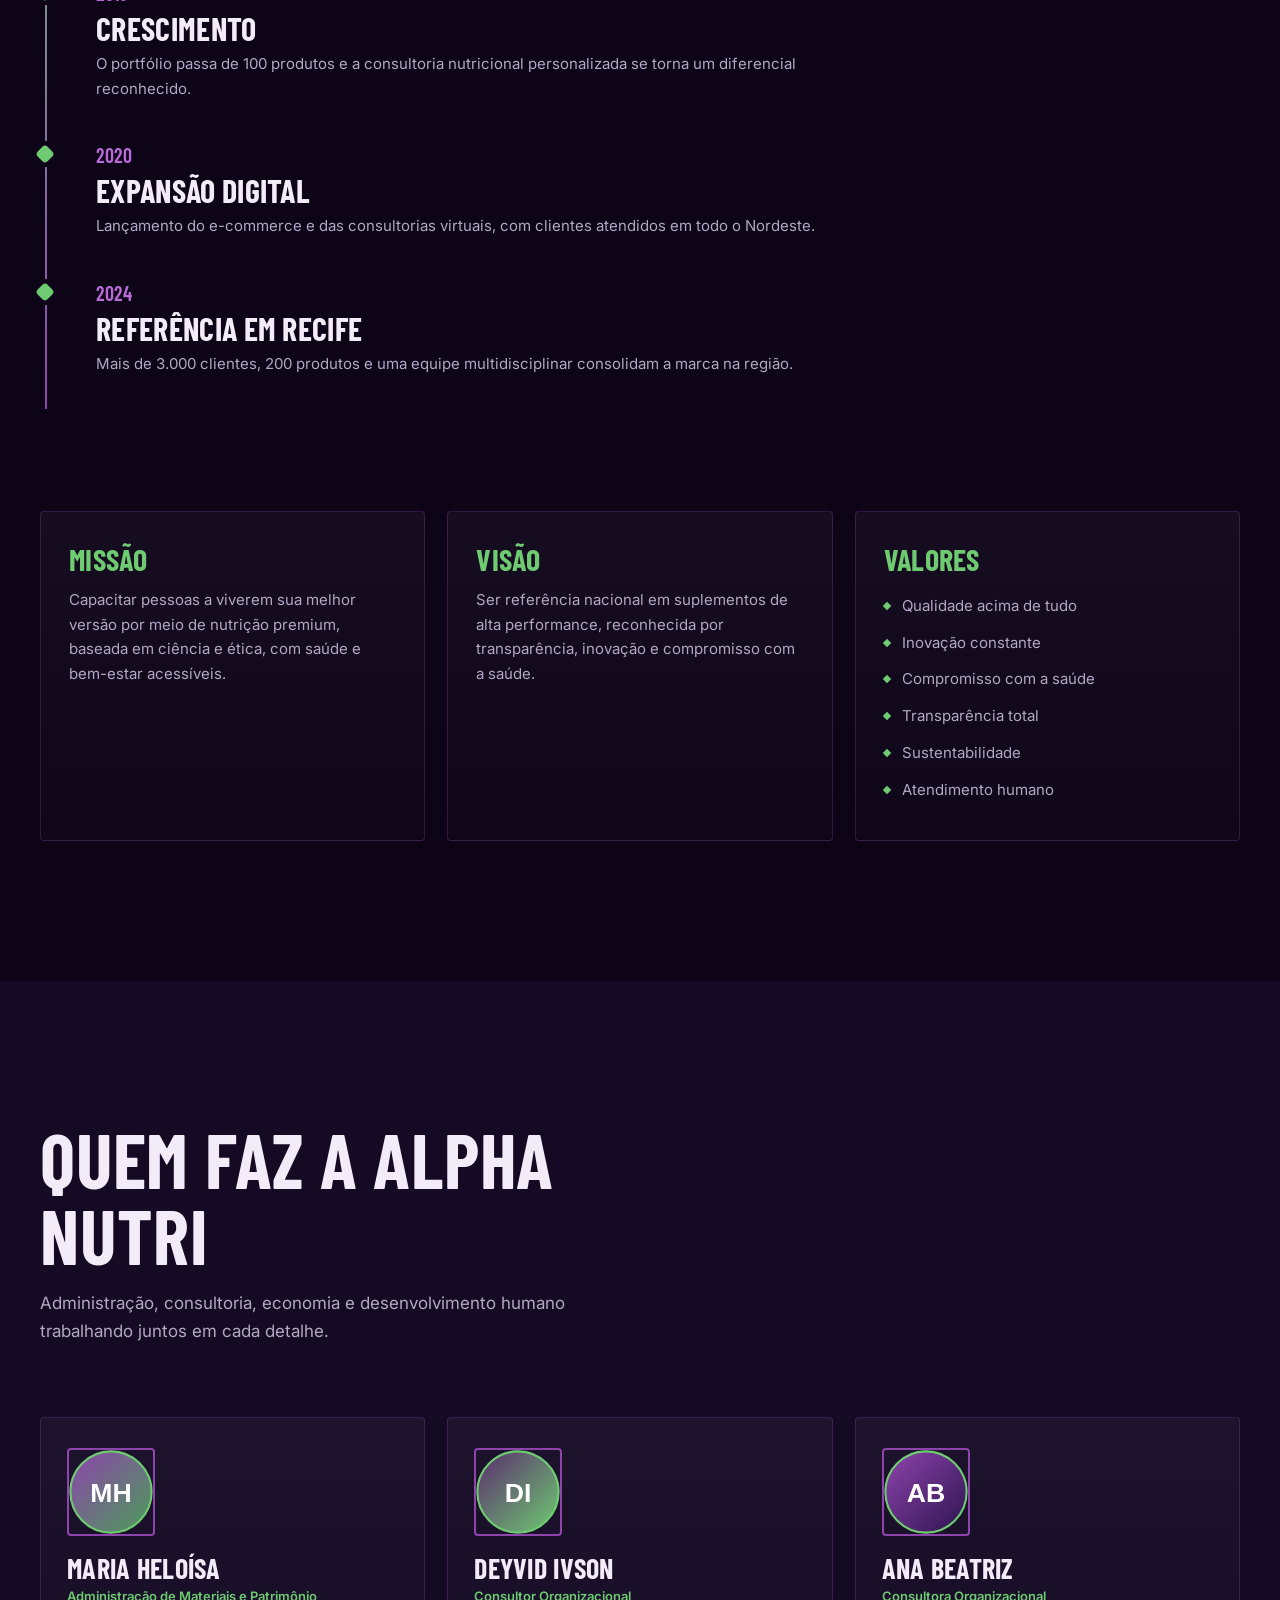
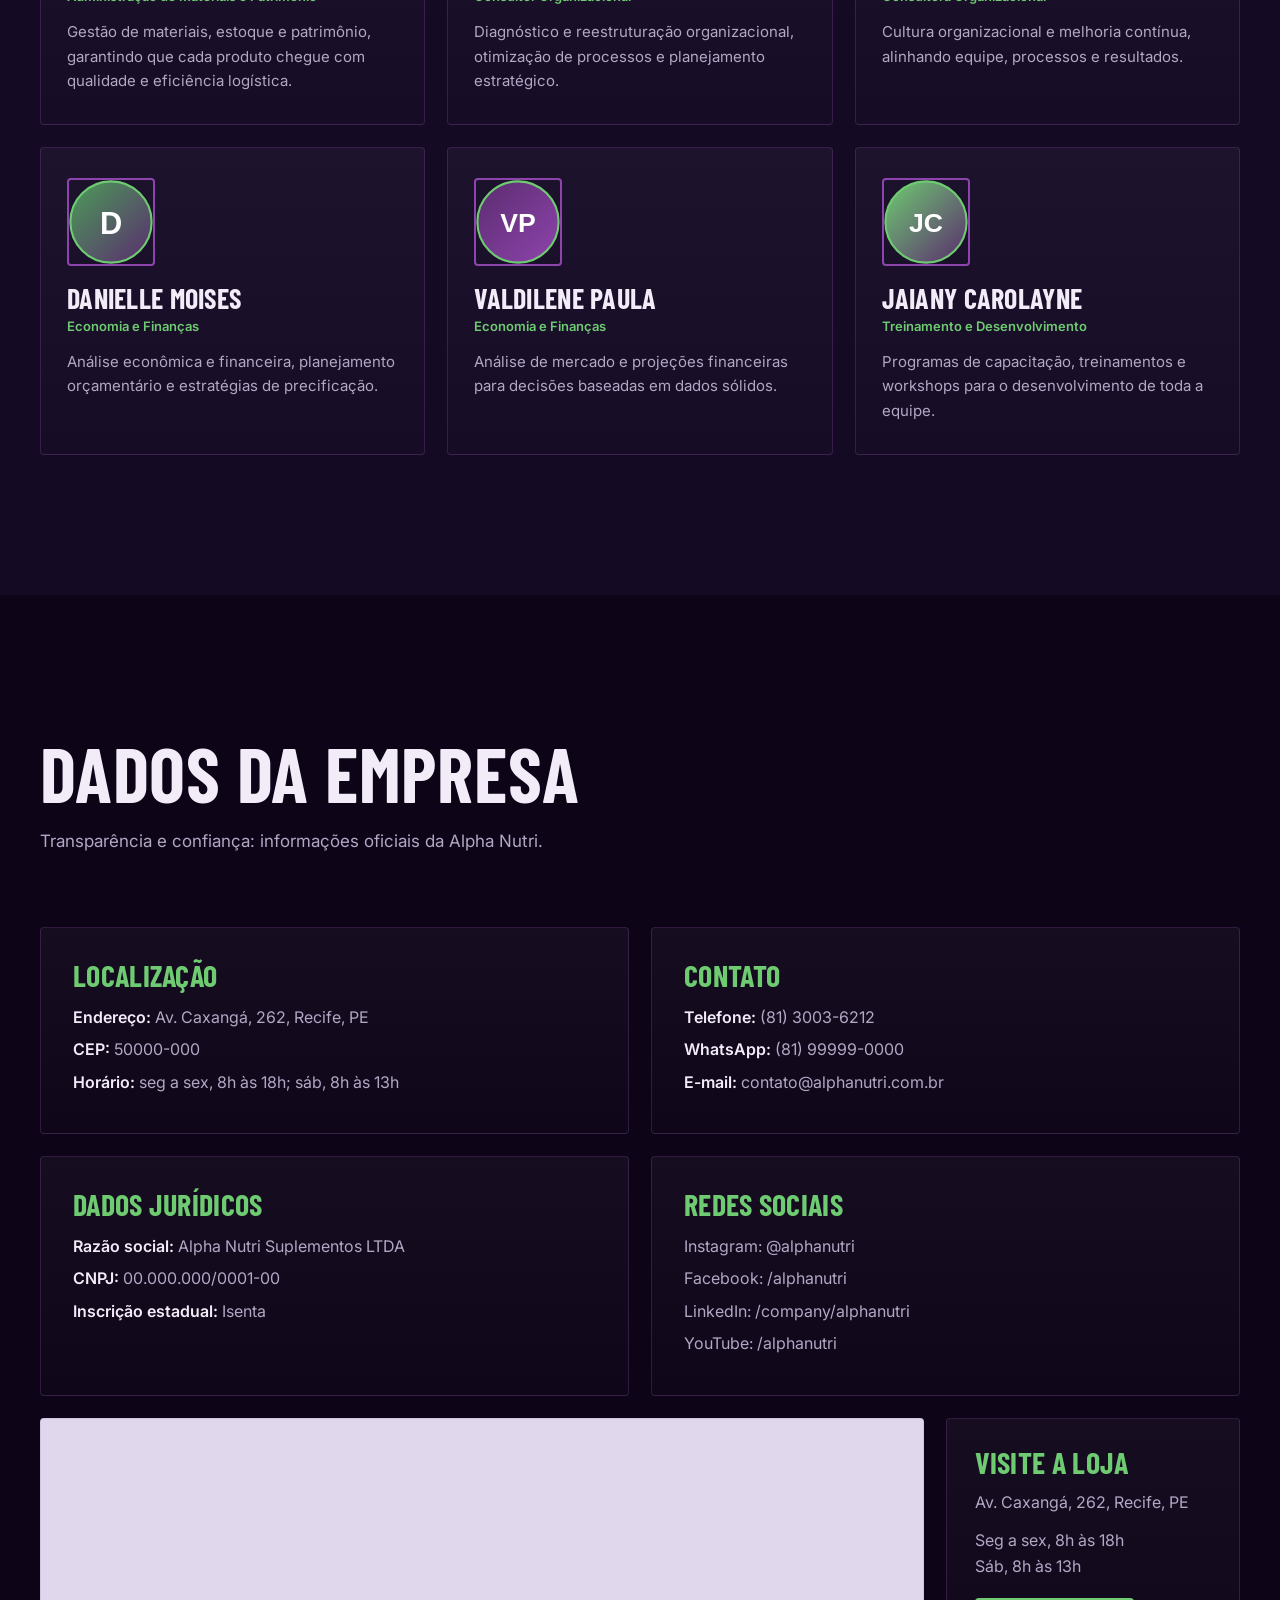
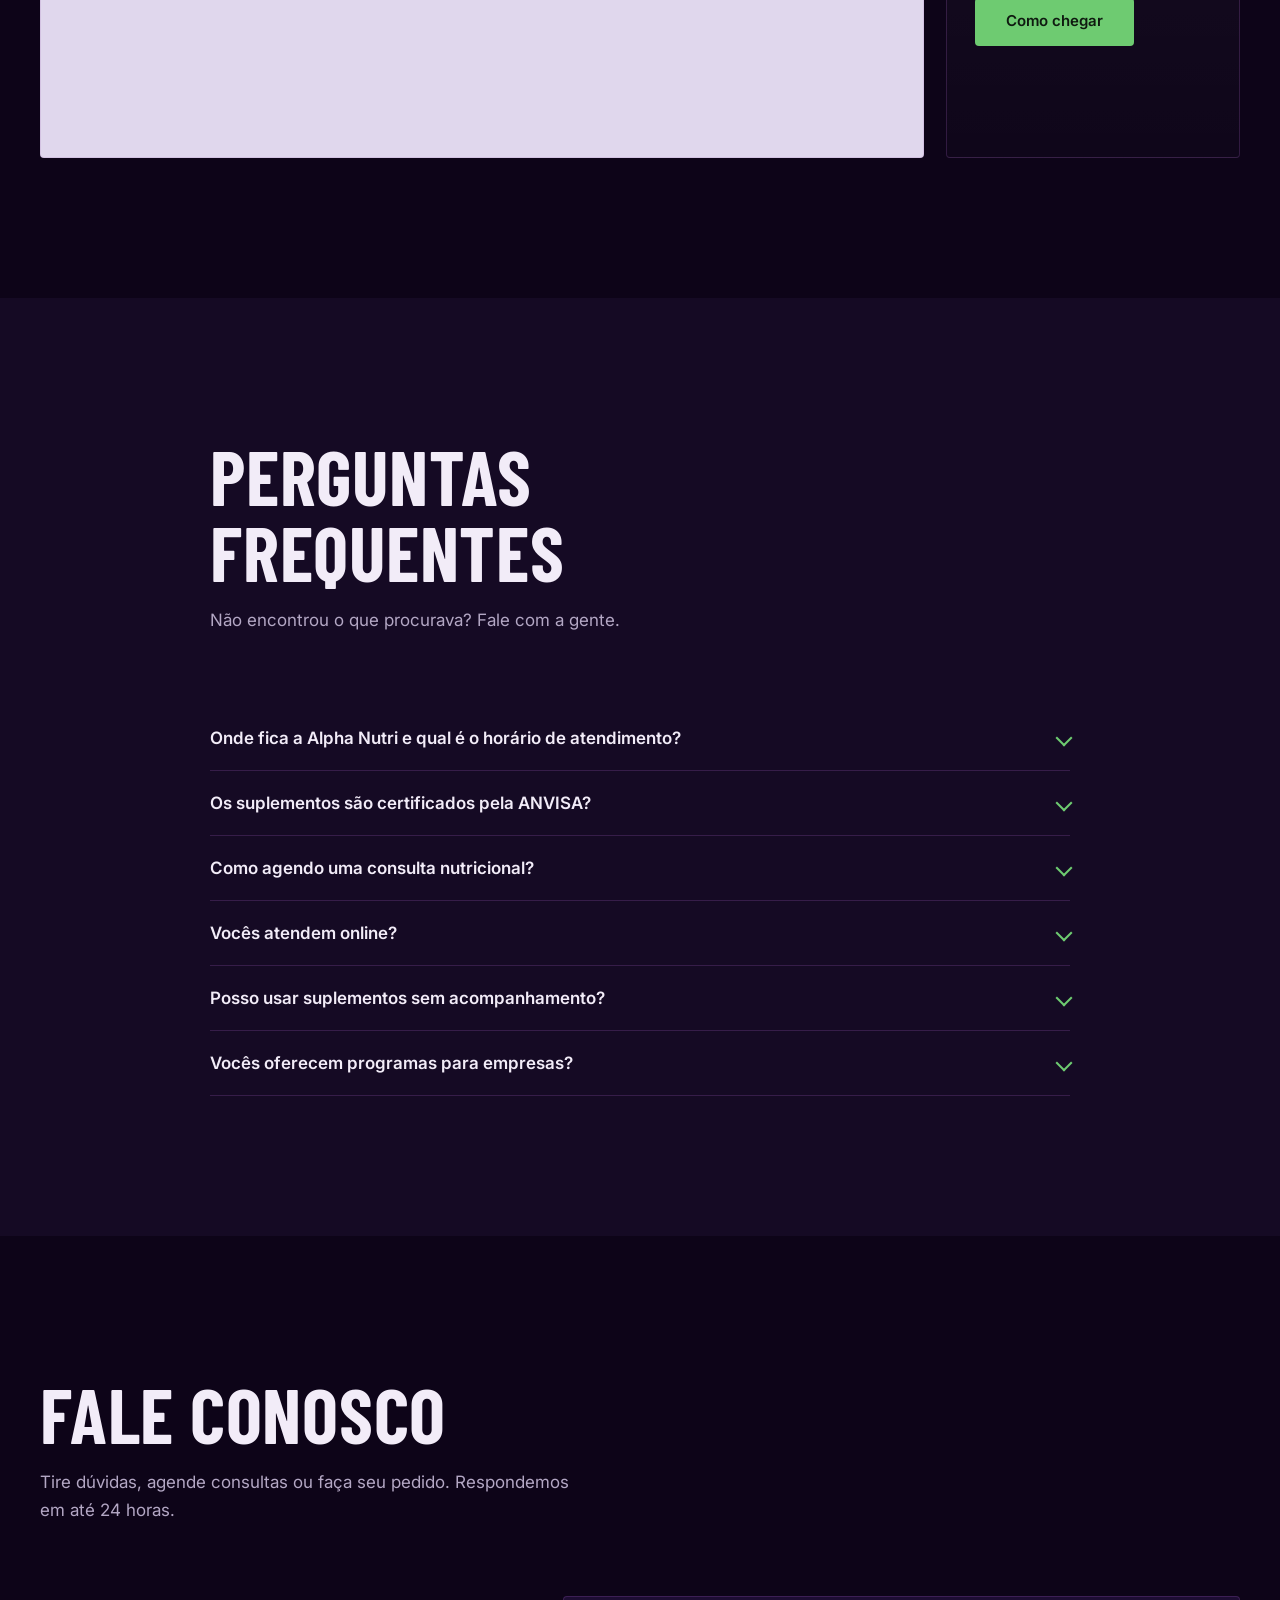
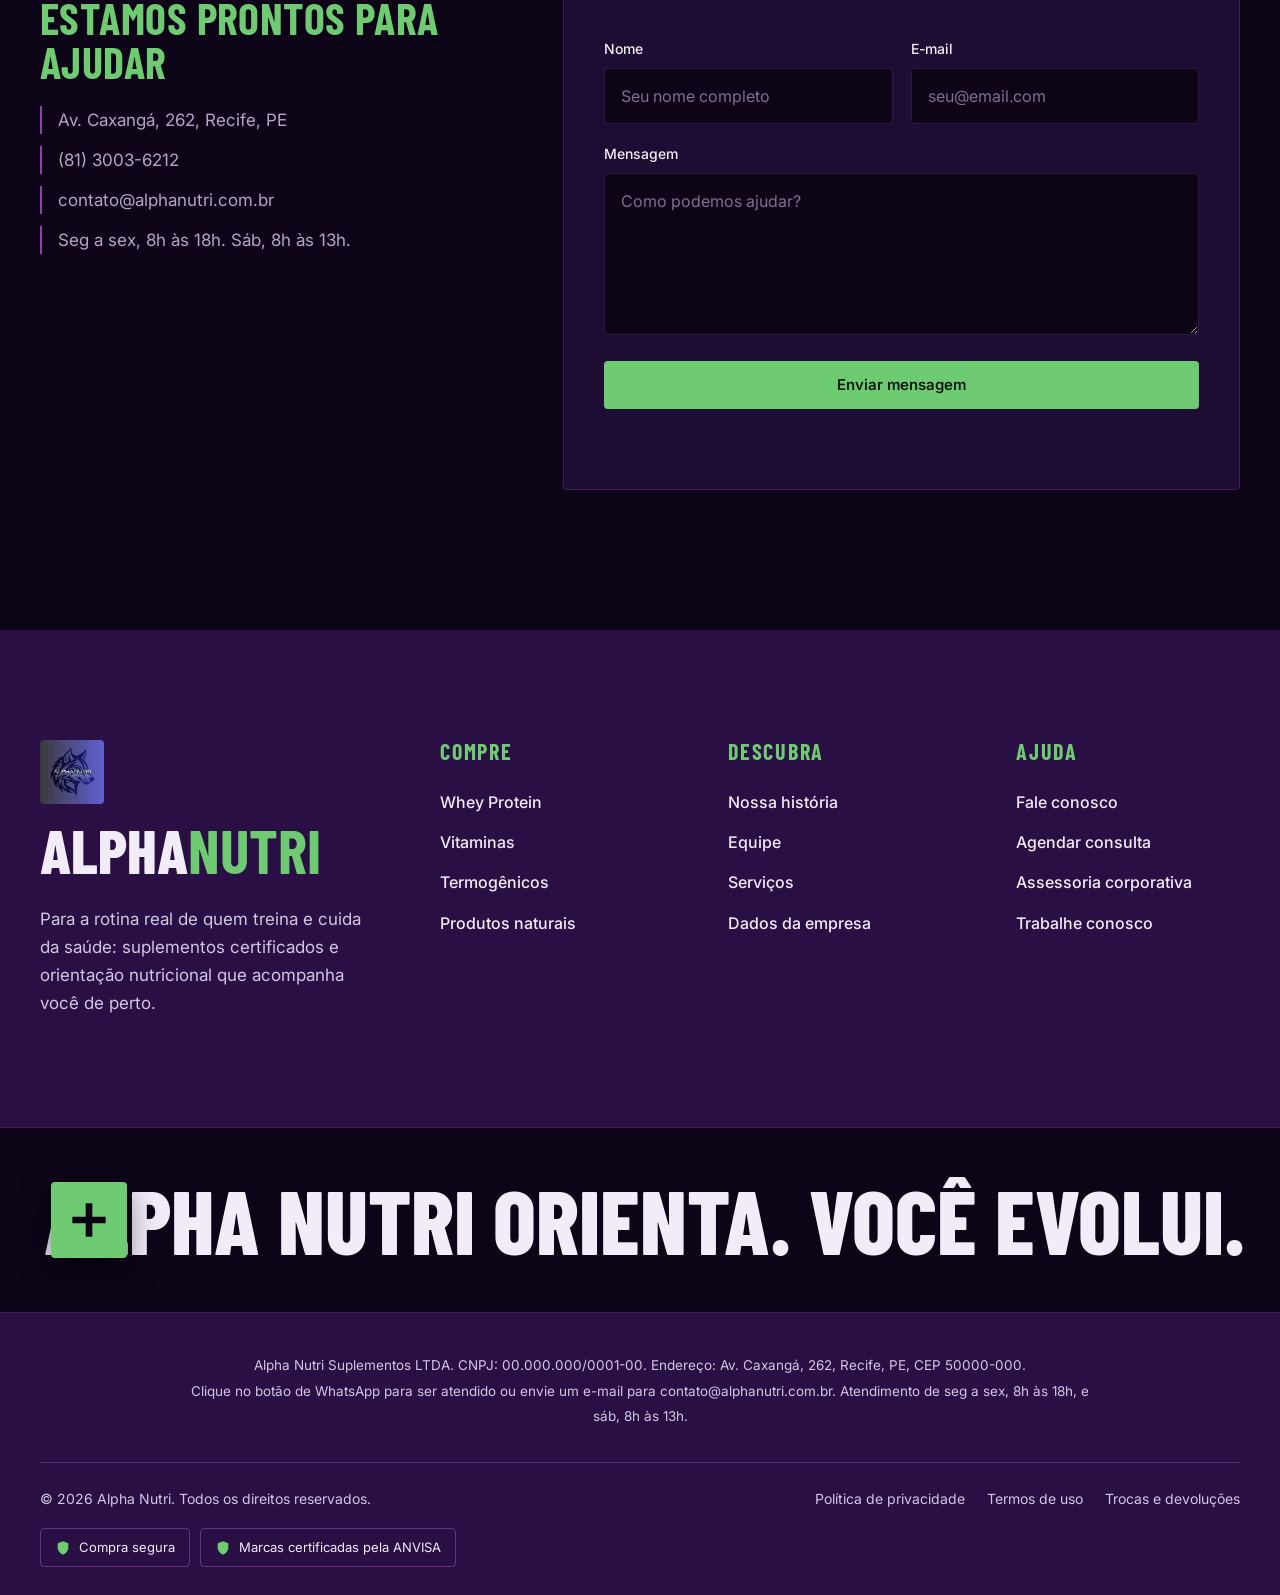
==== commit e439c8ea: "Update team member name from 'Daniela' to 'Danielle Moises'" ====
--- a/index.html
+++ b/index.html
@@ -343,7 +343,7 @@
           </article>
           <article class="team-card spot rv"><img src="img/team_daniela.svg" alt="Daniela" width="88" height="88"
               loading="lazy">
-            <h3>Daniela</h3>
+            <h3>Danielle Moises</h3>
             <p class="role">Economia e Finanças</p>
             <p>Análise econômica e financeira, planejamento orçamentário e estratégias de precificação.</p>
           </article>
@@ -558,4 +558,4 @@
   <script src="js/main.js?v=5"></script>
 </body>
 
-</html>+</html>
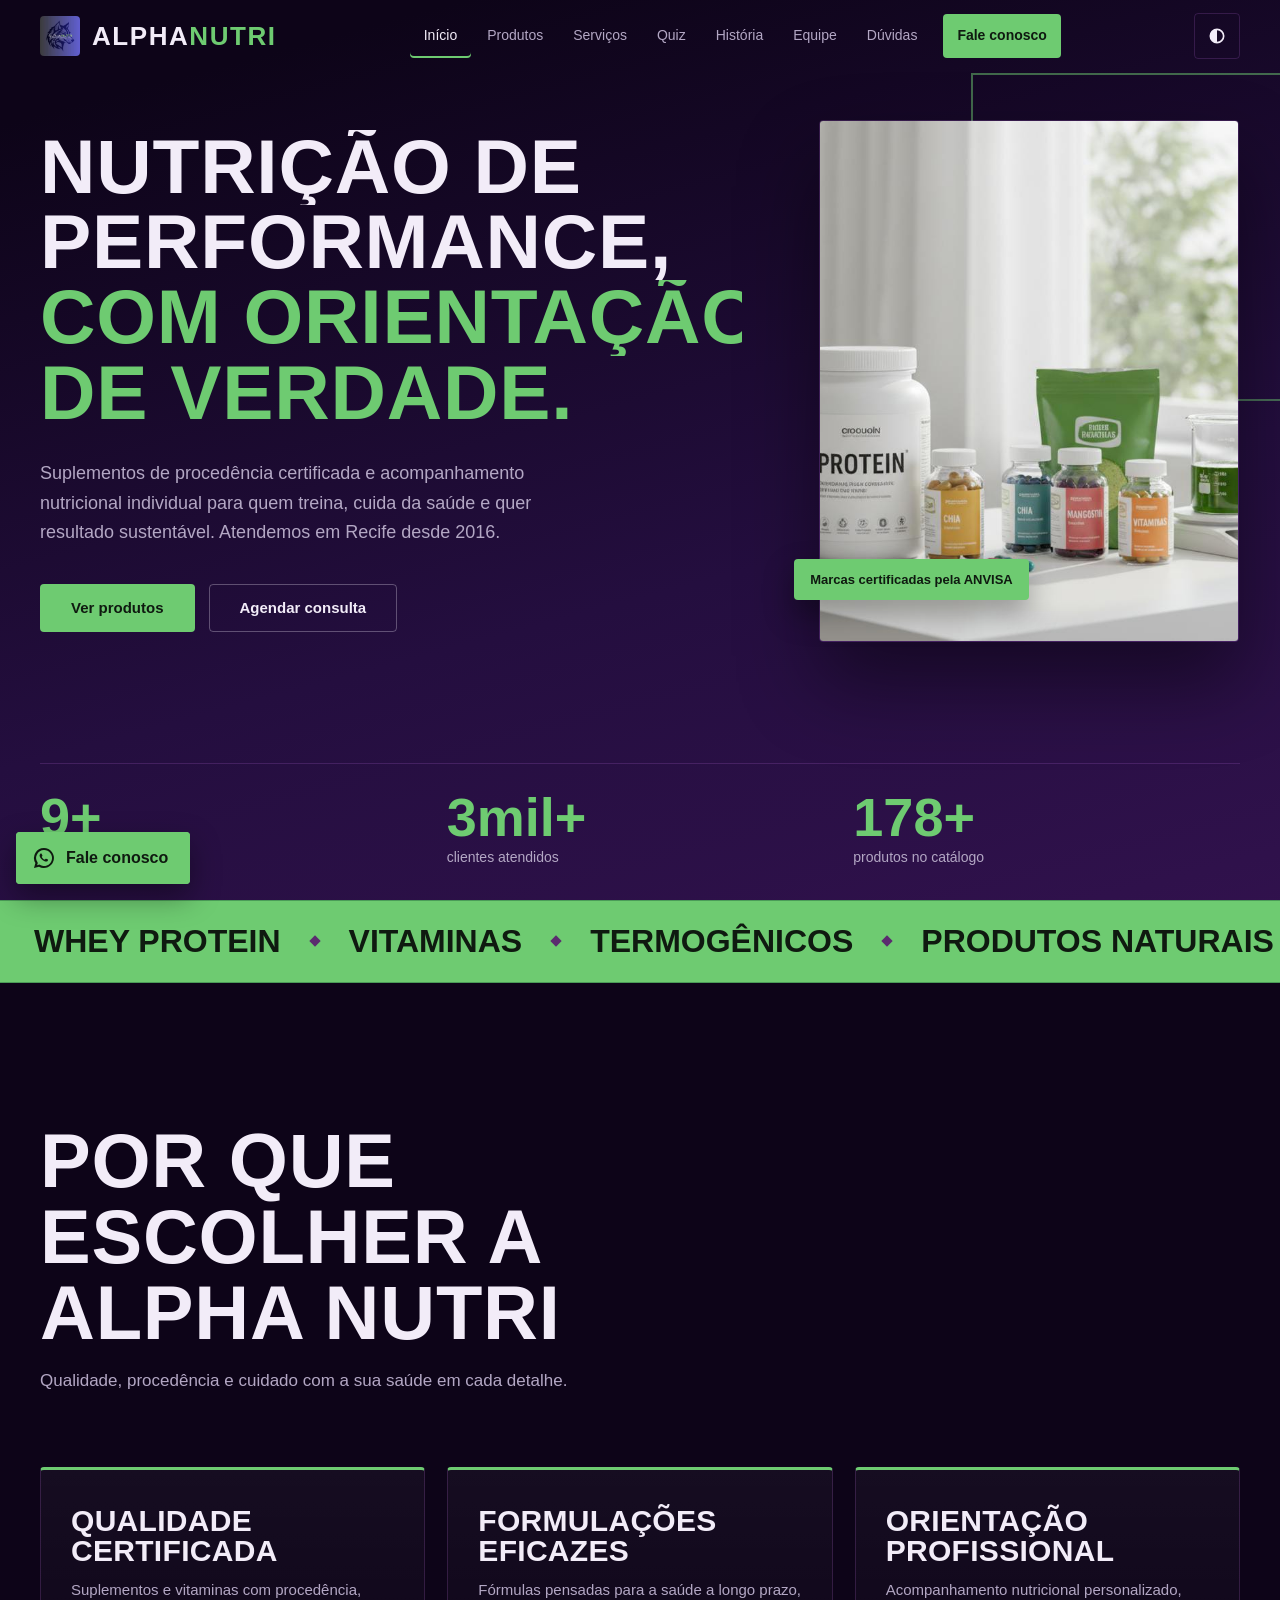
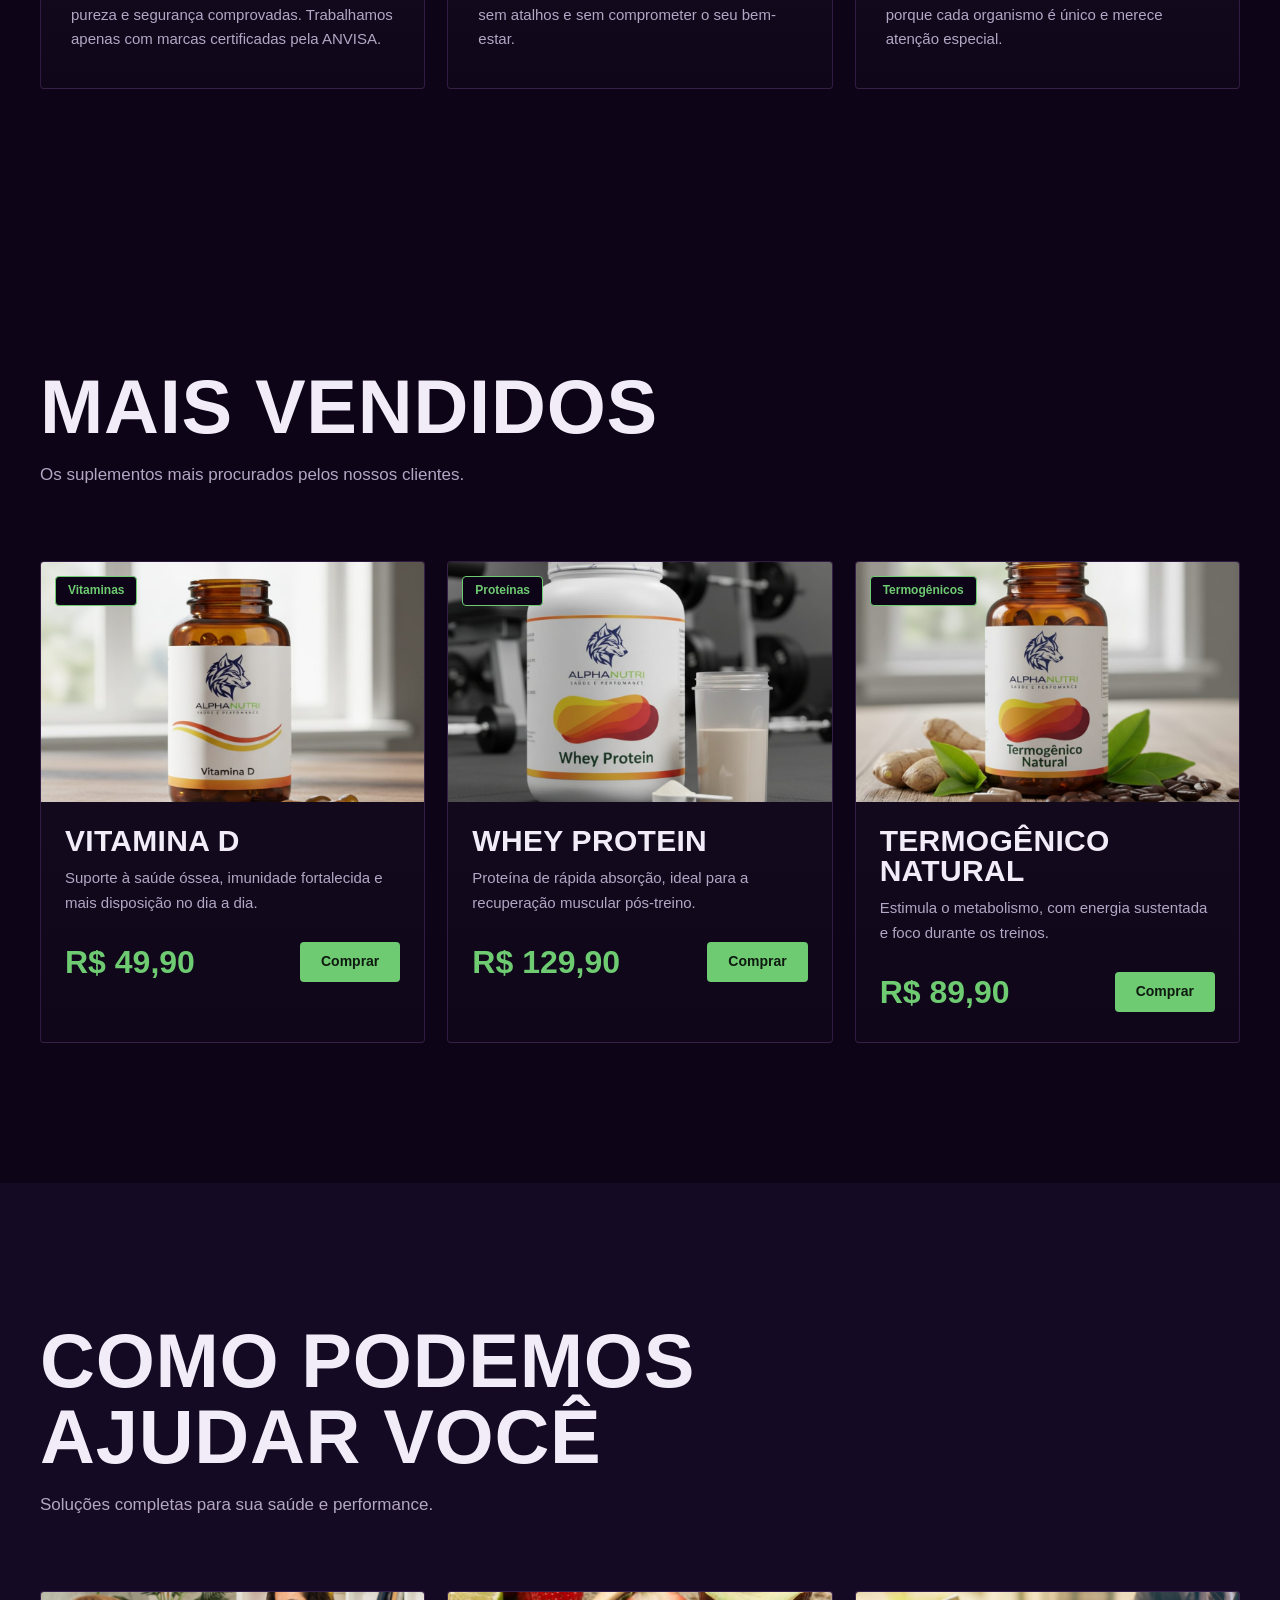
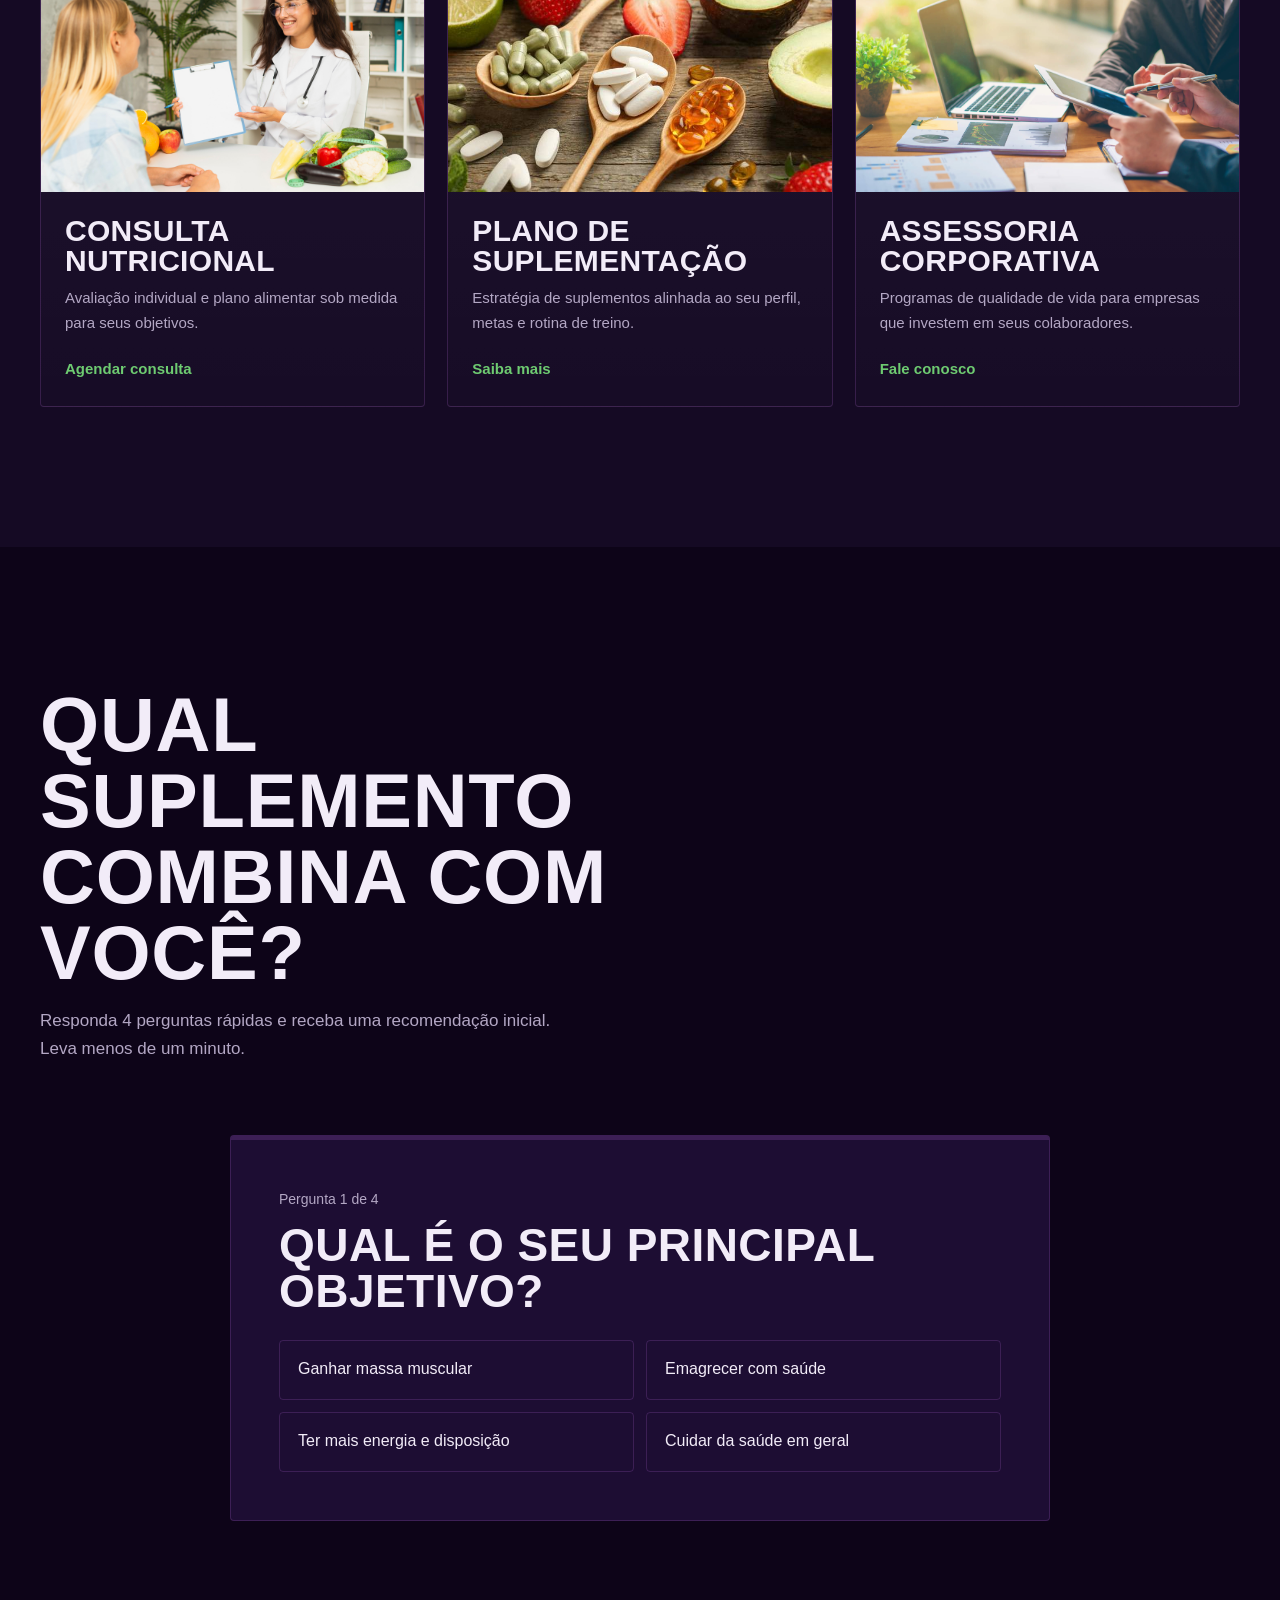
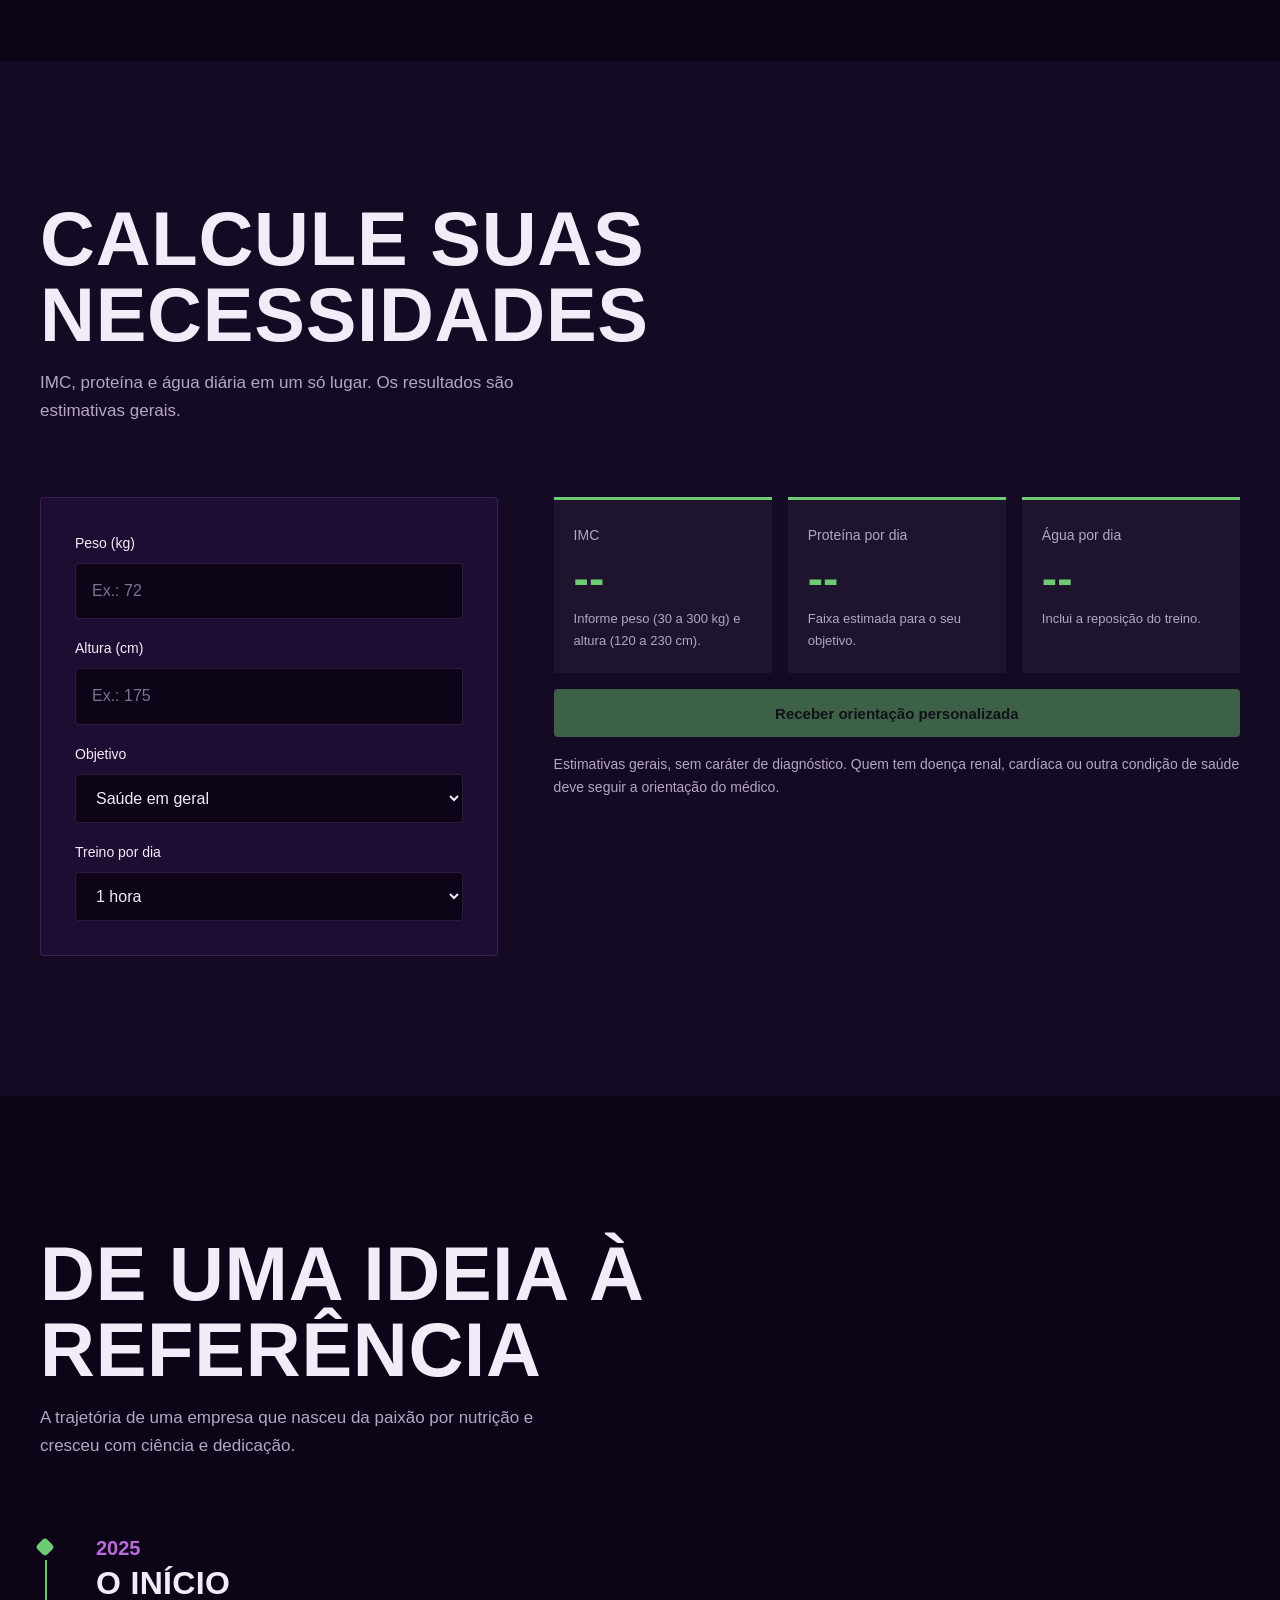
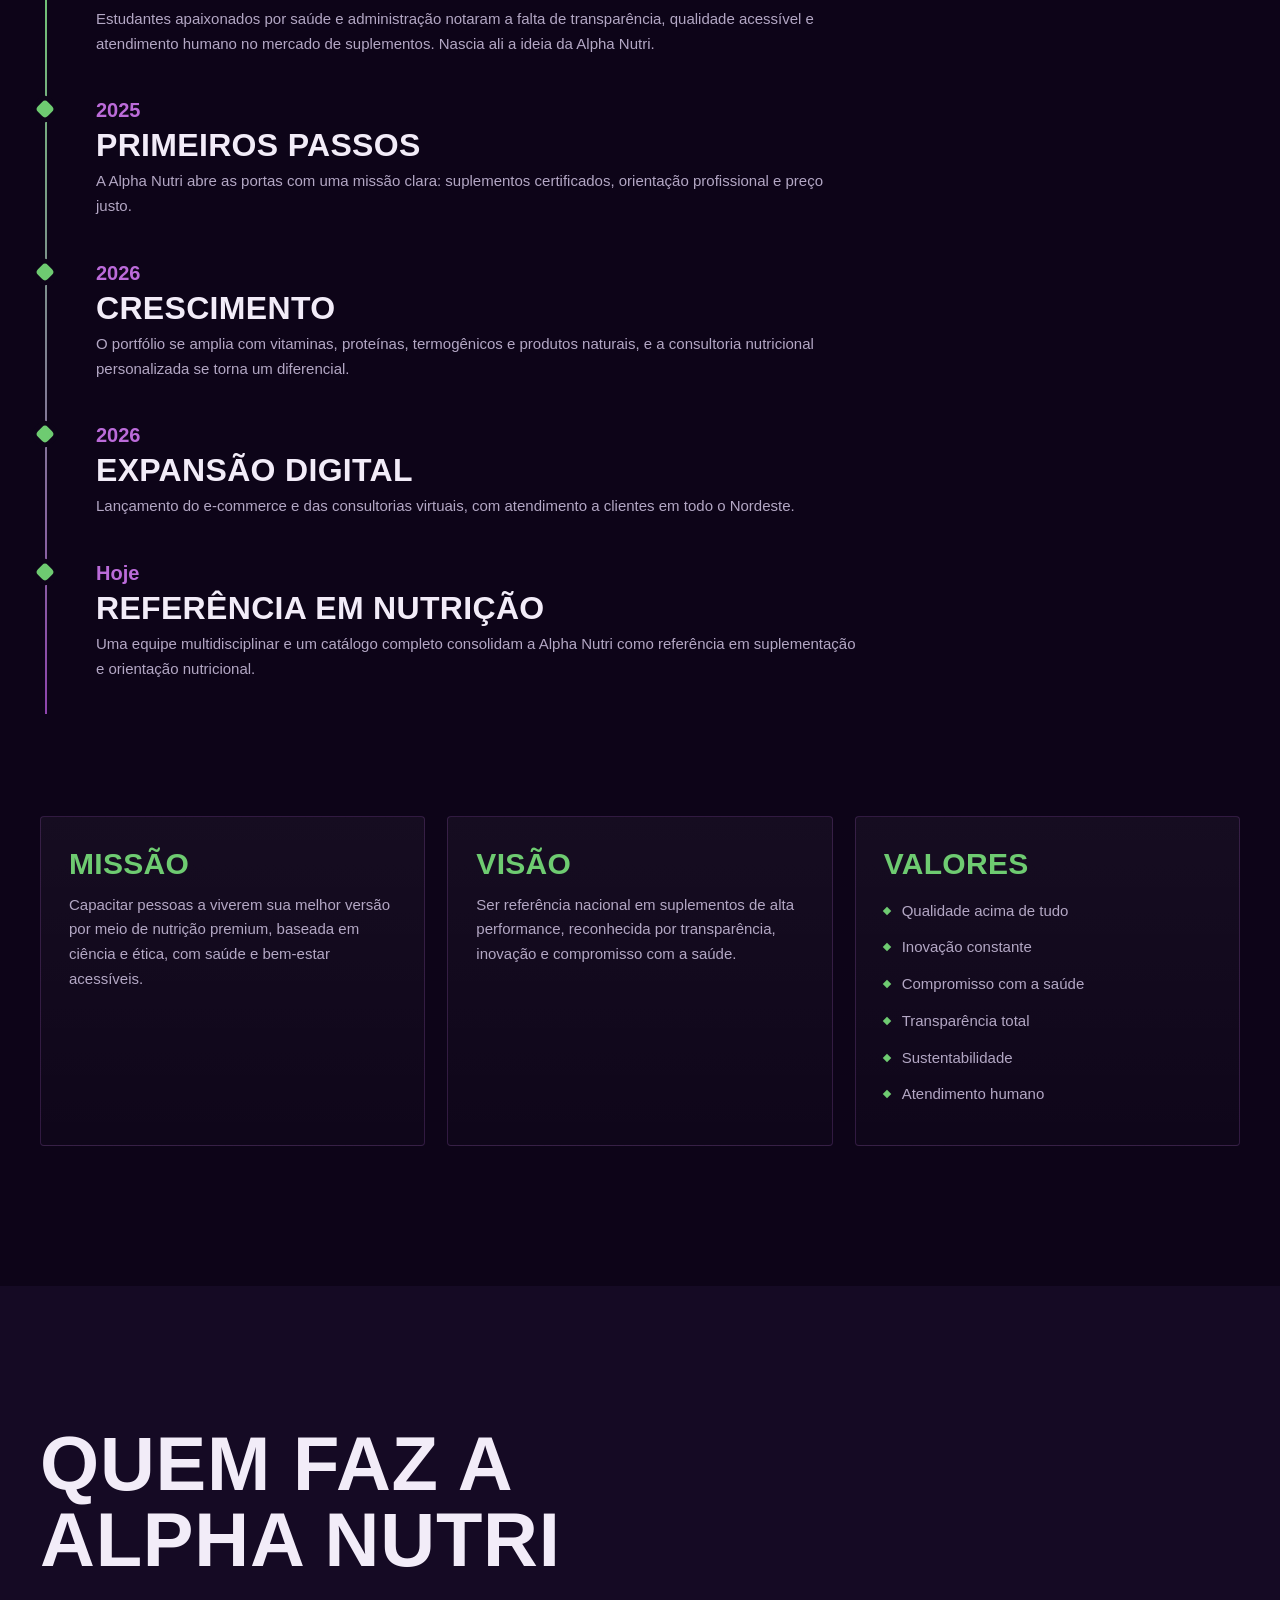
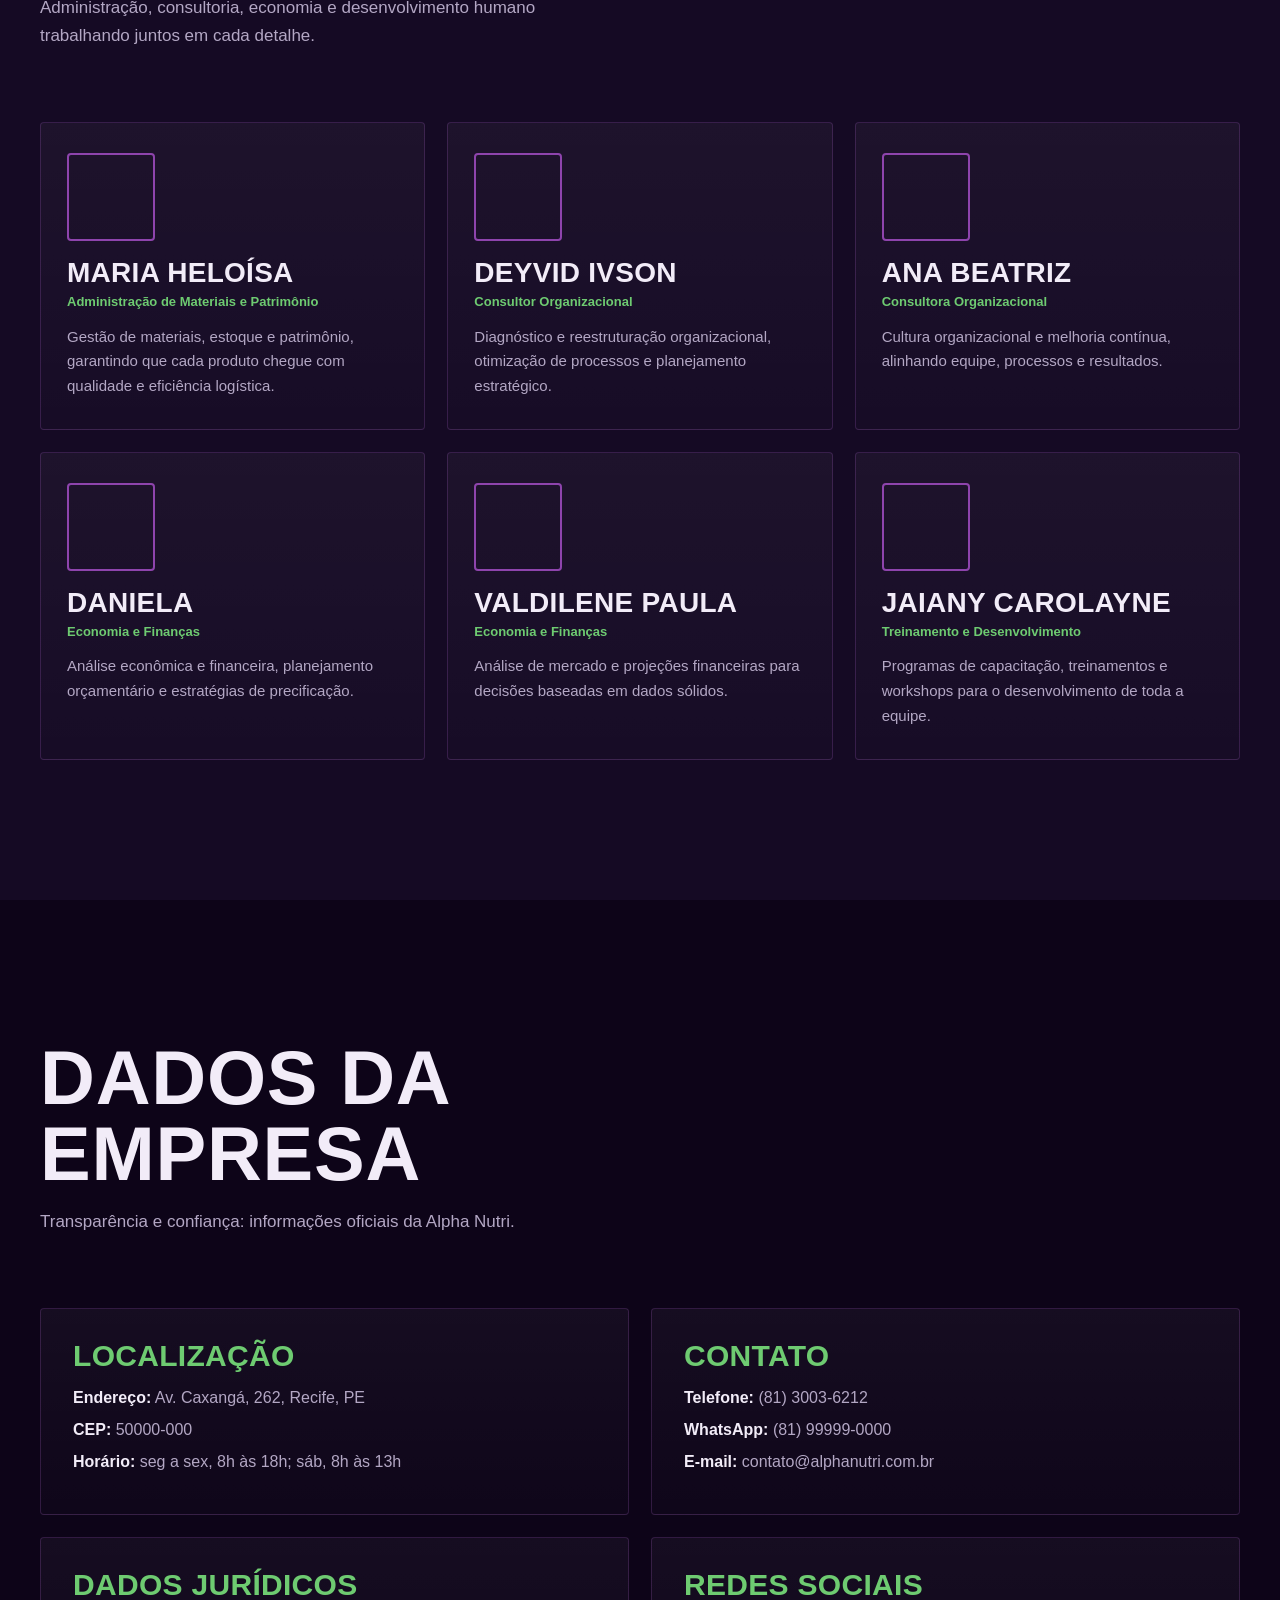
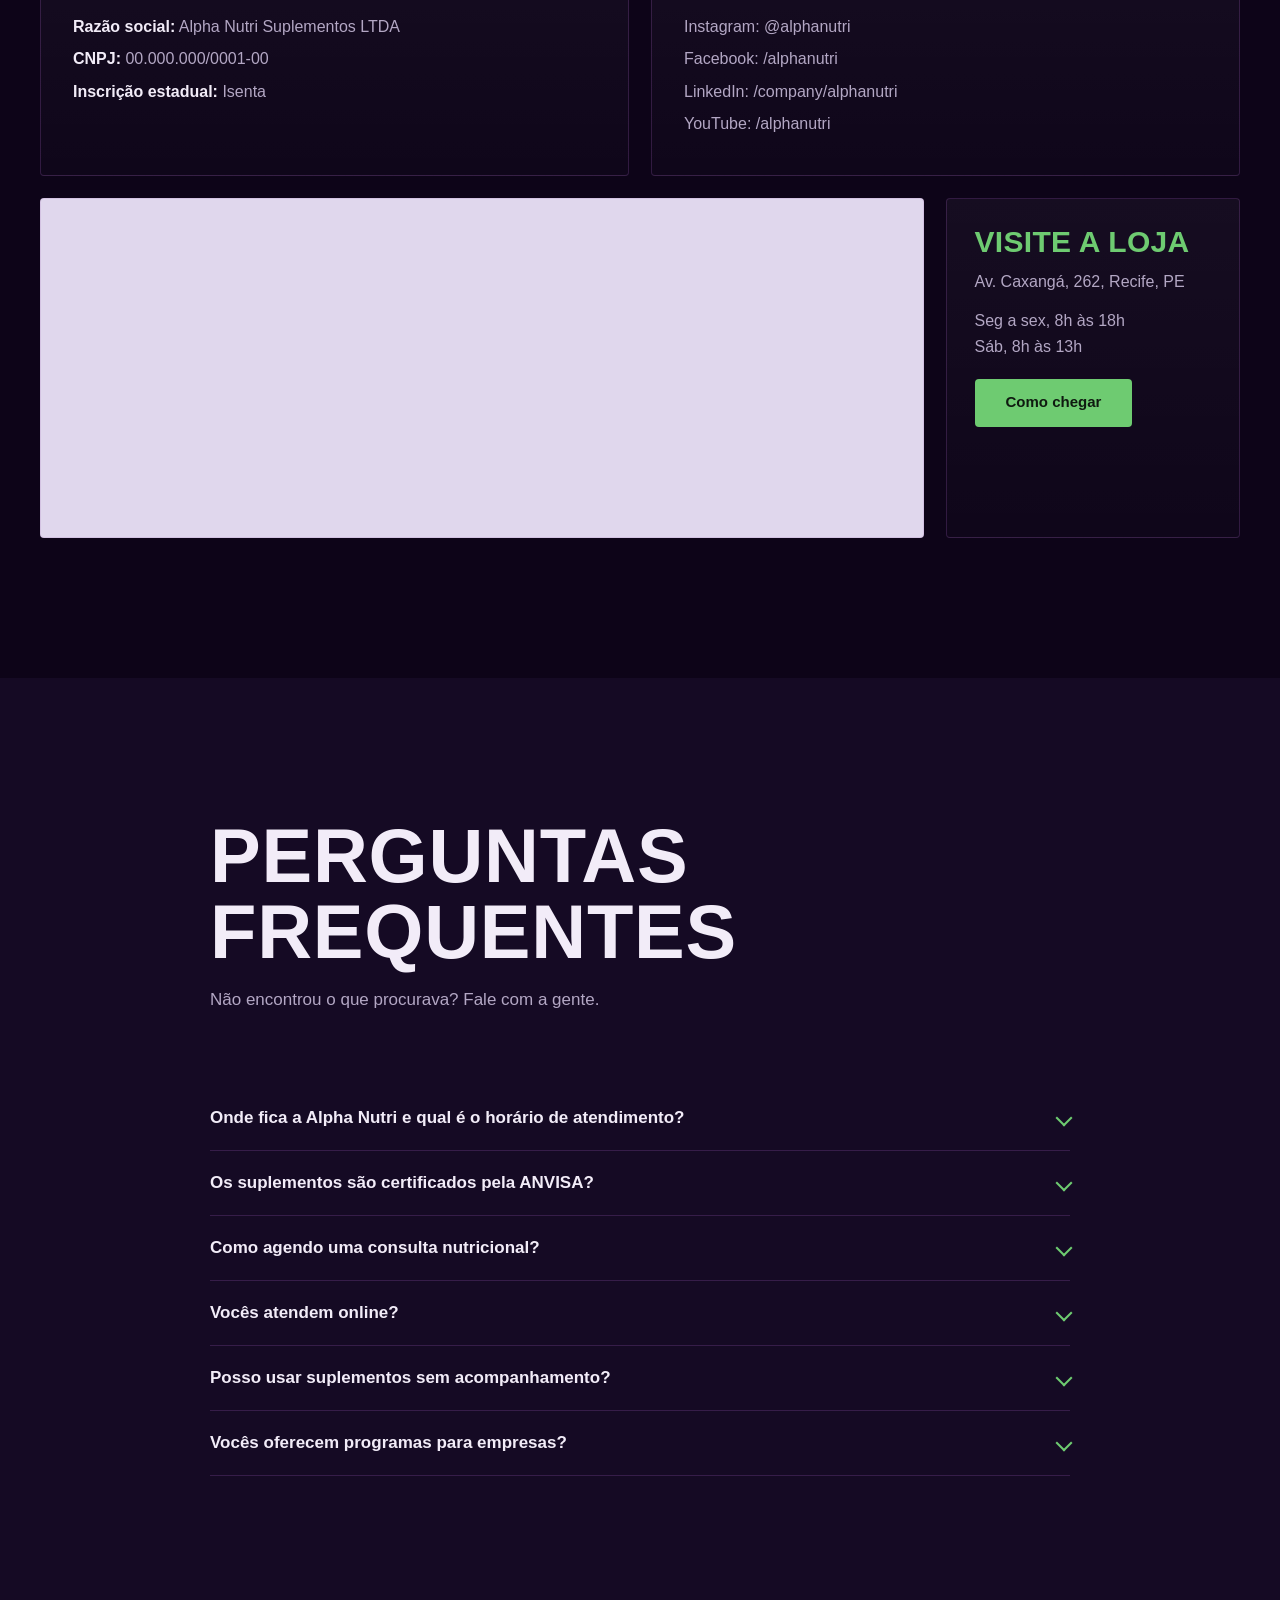
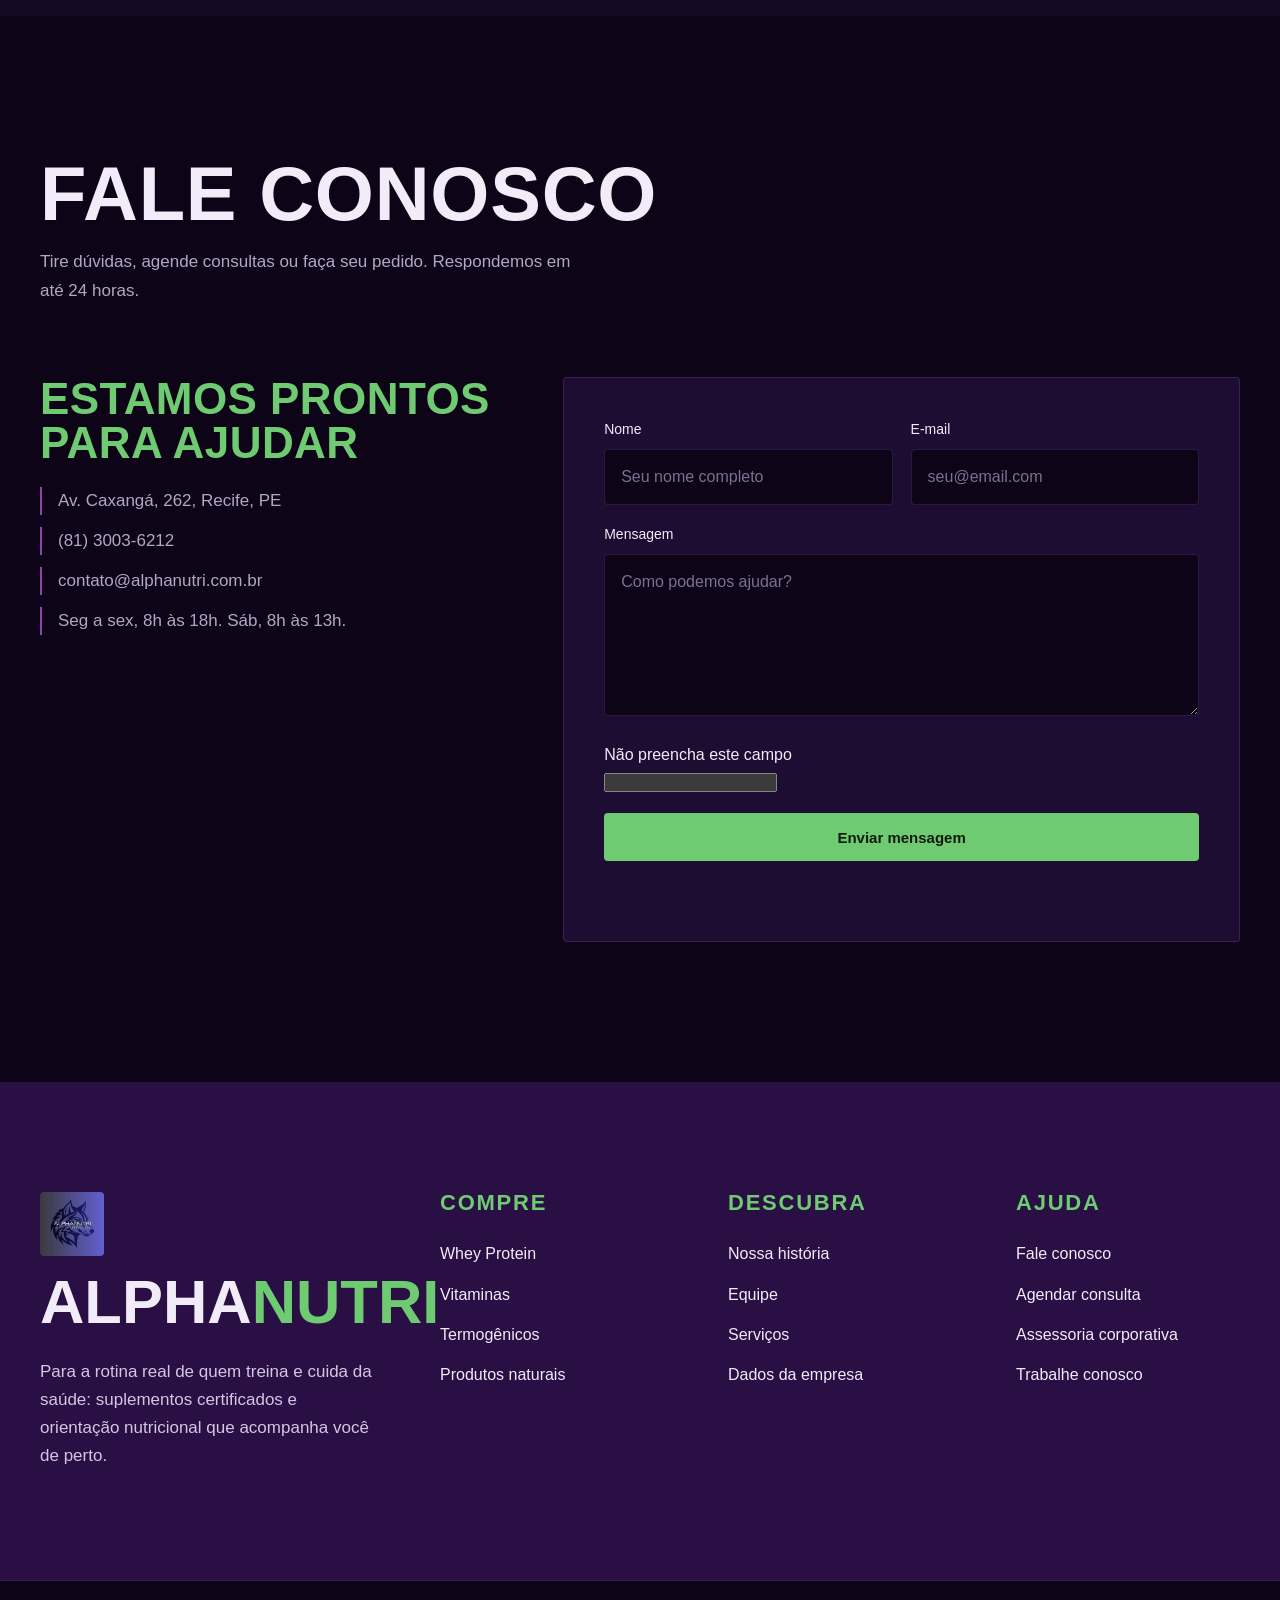
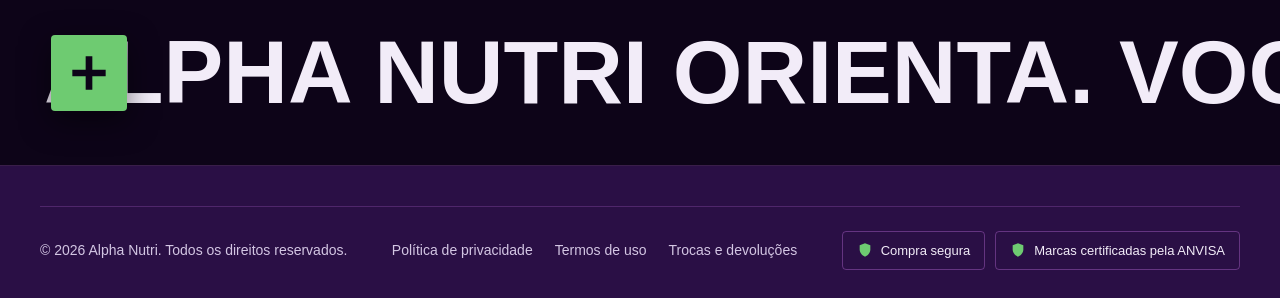
==== commit 7ef9d004: "Update print statement from 'Hello' to 'Goodbye'" ====
--- a/index.html
+++ b/index.html
@@ -1,561 +1,271 @@
 <!DOCTYPE html>
 <html lang="pt-BR">
-
 <head>
-  <meta charset="utf-8">
-  <meta name="viewport" content="width=device-width, initial-scale=1, viewport-fit=cover">
-  <meta name="theme-color" content="#0d0418">
-  <title>Alpha Nutri | Suplementos e orientação nutricional em Recife</title>
-  <meta name="description"
-    content="Alpha Nutri: suplementos de procedência certificada, vitaminas e acompanhamento nutricional personalizado em Recife, PE.">
-  <meta property="og:type" content="website">
-  <meta property="og:locale" content="pt_BR">
-  <meta property="og:title" content="Alpha Nutri | Suplementos e orientação nutricional em Recife">
-  <meta property="og:description"
-    content="Suplementos certificados e acompanhamento nutricional personalizado em Recife.">
-  <meta property="og:image" content="img/produtos.jpeg">
-  <link rel="icon" type="image/jpeg" href="img/logo.jpeg">
-  <link rel="preconnect" href="https://fonts.googleapis.com">
-  <link rel="preconnect" href="https://fonts.gstatic.com" crossorigin>
-  <link
-    href="https://fonts.googleapis.com/css2?family=Barlow+Condensed:wght@600;700;800&family=Inter:wght@400;500;600&display=swap"
-    rel="stylesheet">
-  <link rel="stylesheet" href="css/style.css?v=5">
-  <script>document.documentElement.classList.add('js'); try { var t = localStorage.getItem('alphanutri_theme'); if (t === 'light' || t === 'dark') document.documentElement.dataset.theme = t } catch (e) { }</script>
-  <script
-    type="application/ld+json">{"@context": "https://schema.org", "@type": "Store", "name": "Alpha Nutri", "description": "Suplementos de procedência certificada, vitaminas e orientação nutricional personalizada em Recife, PE.", "url": "https://www.alphanutri.com.br/", "image": "https://www.alphanutri.com.br/img/logo.jpeg", "telephone": "+55-81-3003-6212", "email": "contato@alphanutri.com.br", "priceRange": "$$", "address": {"@type": "PostalAddress", "streetAddress": "Av. Caxangá, 262", "addressLocality": "Recife", "addressRegion": "PE", "postalCode": "50000-000", "addressCountry": "BR"}, "openingHoursSpecification": [{"@type": "OpeningHoursSpecification", "dayOfWeek": ["Monday", "Tuesday", "Wednesday", "Thursday", "Friday"], "opens": "08:00", "closes": "18:00"}, {"@type": "OpeningHoursSpecification", "dayOfWeek": "Saturday", "opens": "08:00", "closes": "13:00"}], "areaServed": "Recife e Nordeste do Brasil", "sameAs": ["https://www.instagram.com/alphanutri", "https://www.facebook.com/alphanutri", "https://www.linkedin.com/company/alphanutri", "https://www.youtube.com/alphanutri"]}</script>
-  <script
-    type="application/ld+json">{"@context": "https://schema.org", "@type": "FAQPage", "mainEntity": [{"@type": "Question", "name": "Onde fica a Alpha Nutri e qual é o horário de atendimento?", "acceptedAnswer": {"@type": "Answer", "text": "Estamos na Av. Caxangá, 262, em Recife, PE. Atendemos de segunda a sexta, das 8h às 18h, e aos sábados, das 8h às 13h."}}, {"@type": "Question", "name": "Os suplementos são certificados pela ANVISA?", "acceptedAnswer": {"@type": "Answer", "text": "Sim. Trabalhamos apenas com marcas certificadas pela ANVISA e de procedência comprovada."}}, {"@type": "Question", "name": "Como agendo uma consulta nutricional?", "acceptedAnswer": {"@type": "Answer", "text": "Use o formulário de contato, chame no WhatsApp ou ligue para (81) 3003-6212. Respondemos em até 24 horas."}}, {"@type": "Question", "name": "Vocês atendem online?", "acceptedAnswer": {"@type": "Answer", "text": "Sim. Fazemos consultorias virtuais e atendemos clientes de todo o Nordeste pelo e-commerce."}}, {"@type": "Question", "name": "Posso usar suplementos sem acompanhamento?", "acceptedAnswer": {"@type": "Answer", "text": "O ideal é ter uma avaliação individual antes de começar. Nosso plano de suplementação é montado de acordo com seu perfil, suas metas e sua rotina de treino."}}, {"@type": "Question", "name": "Vocês oferecem programas para empresas?", "acceptedAnswer": {"@type": "Answer", "text": "Sim. A assessoria corporativa reúne programas de qualidade de vida para empresas que investem no bem-estar dos colaboradores."}}]}</script>
+<meta charset="utf-8">
+<meta http-equiv="Content-Security-Policy" content="default-src 'self'; script-src 'self'; style-src 'self' https://fonts.googleapis.com; font-src https://fonts.gstatic.com; img-src 'self' data:; frame-src https://www.google.com; connect-src 'self'; form-action 'self'; base-uri 'self'; object-src 'none'">
+<meta name="referrer" content="strict-origin-when-cross-origin">
+<meta name="viewport" content="width=device-width, initial-scale=1, viewport-fit=cover">
+<meta name="theme-color" content="#0d0418">
+<title>Alpha Nutri | Suplementos e orientação nutricional em Recife</title>
+<meta name="description" content="Alpha Nutri: suplementos de procedência certificada, vitaminas e acompanhamento nutricional personalizado em Recife, PE.">
+<meta property="og:type" content="website">
+<meta property="og:locale" content="pt_BR">
+<meta property="og:title" content="Alpha Nutri | Suplementos e orientação nutricional em Recife">
+<meta property="og:description" content="Suplementos certificados e acompanhamento nutricional personalizado em Recife.">
+<meta property="og:image" content="img/produtos.jpeg">
+<link rel="icon" type="image/jpeg" href="img/logo.jpeg">
+<link rel="preconnect" href="https://fonts.googleapis.com">
+<link rel="preconnect" href="https://fonts.gstatic.com" crossorigin>
+<link href="https://fonts.googleapis.com/css2?family=Barlow+Condensed:wght@600;700;800&family=Inter:wght@400;500;600&display=swap" rel="stylesheet">
+<link rel="stylesheet" href="css/style.css?v=7">
+<script src="js/init.js"></script>
+<script type="application/ld+json">{"@context": "https://schema.org", "@type": "Store", "name": "Alpha Nutri", "description": "Suplementos de procedência certificada, vitaminas e orientação nutricional personalizada em Recife, PE.", "url": "https://www.alphanutri.com.br/", "image": "https://www.alphanutri.com.br/img/logo.jpeg", "telephone": "+55-81-3003-6212", "email": "contato@alphanutri.com.br", "priceRange": "$$", "address": {"@type": "PostalAddress", "streetAddress": "Av. Caxangá, 262", "addressLocality": "Recife", "addressRegion": "PE", "postalCode": "50000-000", "addressCountry": "BR"}, "openingHoursSpecification": [{"@type": "OpeningHoursSpecification", "dayOfWeek": ["Monday", "Tuesday", "Wednesday", "Thursday", "Friday"], "opens": "08:00", "closes": "18:00"}, {"@type": "OpeningHoursSpecification", "dayOfWeek": "Saturday", "opens": "08:00", "closes": "13:00"}], "areaServed": "Recife e Nordeste do Brasil", "sameAs": ["https://www.instagram.com/alphanutri", "https://www.facebook.com/alphanutri", "https://www.linkedin.com/company/alphanutri", "https://www.youtube.com/alphanutri"]}</script>
+<script type="application/ld+json">{"@context": "https://schema.org", "@type": "FAQPage", "mainEntity": [{"@type": "Question", "name": "Onde fica a Alpha Nutri e qual é o horário de atendimento?", "acceptedAnswer": {"@type": "Answer", "text": "Estamos na Av. Caxangá, 262, em Recife, PE. Atendemos de segunda a sexta, das 8h às 18h, e aos sábados, das 8h às 13h."}}, {"@type": "Question", "name": "Os suplementos são certificados pela ANVISA?", "acceptedAnswer": {"@type": "Answer", "text": "Sim. Trabalhamos apenas com marcas certificadas pela ANVISA e de procedência comprovada."}}, {"@type": "Question", "name": "Como agendo uma consulta nutricional?", "acceptedAnswer": {"@type": "Answer", "text": "Use o formulário de contato, chame no WhatsApp ou ligue para (81) 3003-6212. Respondemos em até 24 horas."}}, {"@type": "Question", "name": "Vocês atendem online?", "acceptedAnswer": {"@type": "Answer", "text": "Sim. Fazemos consultorias virtuais e atendemos clientes de todo o Nordeste pelo e-commerce."}}, {"@type": "Question", "name": "Posso usar suplementos sem acompanhamento?", "acceptedAnswer": {"@type": "Answer", "text": "O ideal é ter uma avaliação individual antes de começar. Nosso plano de suplementação é montado de acordo com seu perfil, suas metas e sua rotina de treino."}}, {"@type": "Question", "name": "Vocês oferecem programas para empresas?", "acceptedAnswer": {"@type": "Answer", "text": "Sim. A assessoria corporativa reúne programas de qualidade de vida para empresas que investem no bem-estar dos colaboradores."}}]}</script>
 </head>
-
 <body>
-  <a class="skip-link" href="#main">Pular para o conteúdo</a>
-  <div class="progress" aria-hidden="true"><i></i></div>
-
-  <header class="site-header">
-    <div class="container header-inner">
-      <a class="brand" href="#home" aria-label="Alpha Nutri, início">
-        <img src="img/logo.jpeg" alt="" width="40" height="40">
-        <span>Alpha<b>Nutri</b></span>
-      </a>
-      <nav class="main-nav" id="main-nav" aria-label="Menu principal">
-        <ul>
-          <li><a href="#home">Início</a></li>
-          <li><a href="#produtos">Produtos</a></li>
-          <li><a href="#servicos">Serviços</a></li>
-          <li><a href="#quiz">Quiz</a></li>
-          <li><a href="#historia">História</a></li>
-          <li><a href="#equipe">Equipe</a></li>
-          <li><a href="#faq">Dúvidas</a></li>
-          <li><a href="#contato" class="nav-cta">Fale conosco</a></li>
-        </ul>
-      </nav>
-      <div class="tools">
-        <button class="theme-toggle" id="theme-toggle" type="button" aria-pressed="false"
-          aria-label="Ativar tema claro"><svg viewBox="0 0 24 24" aria-hidden="true">
-            <circle cx="12" cy="12" r="8" fill="none" stroke="currentColor" stroke-width="2" />
-            <path d="M12 4a8 8 0 0 0 0 16z" fill="currentColor" />
-          </svg></button>
-        <button class="btn-menu" id="btn-menu" aria-expanded="false" aria-controls="main-nav"
-          aria-label="Abrir menu"><span></span><span></span></button>
+<a class="skip-link" href="#main">Pular para o conteúdo</a>
+<div class="progress" aria-hidden="true"><i></i></div>
+
+<header class="site-header">
+  <div class="container header-inner">
+    <a class="brand" href="#home" aria-label="Alpha Nutri, início">
+      <img src="img/logo.jpeg" alt="" width="40" height="40">
+      <span>Alpha<b>Nutri</b></span>
+    </a>
+    <nav class="main-nav" id="main-nav" aria-label="Menu principal">
+      <ul>
+        <li><a href="#home">Início</a></li>
+        <li><a href="#produtos">Produtos</a></li>
+        <li><a href="#servicos">Serviços</a></li>
+        <li><a href="#quiz">Quiz</a></li>
+        <li><a href="#historia">História</a></li>
+        <li><a href="#equipe">Equipe</a></li>
+        <li><a href="#faq">Dúvidas</a></li>
+        <li><a href="#contato" class="nav-cta">Fale conosco</a></li>
+      </ul>
+    </nav>
+    <div class="tools">
+      <button class="theme-toggle" id="theme-toggle" type="button" aria-pressed="false" aria-label="Ativar tema claro"><svg viewBox="0 0 24 24" aria-hidden="true"><circle cx="12" cy="12" r="8" fill="none" stroke="currentColor" stroke-width="2"/><path d="M12 4a8 8 0 0 0 0 16z" fill="currentColor"/></svg></button>
+      <button class="btn-menu" id="btn-menu" aria-expanded="false" aria-controls="main-nav" aria-label="Abrir menu"><span></span><span></span></button>
+    </div>
+  </div>
+</header>
+
+<main id="main">
+<section id="home" class="hero">
+  <div class="container hero-inner">
+    <div class="hero-text">
+      <h1 aria-label="Nutrição de performance, com orientação de verdade.">
+        <span class="line"><span>Nutrição de</span></span>
+        <span class="line"><span>performance,</span></span>
+        <span class="line g"><span>com orientação</span></span>
+        <span class="line g"><span>de verdade.</span></span>
+      </h1>
+      <p class="hero-desc rv">Suplementos de procedência certificada e acompanhamento nutricional individual para quem treina, cuida da saúde e quer resultado sustentável. Atendemos em Recife desde 2016.</p>
+      <div class="hero-actions rv">
+        <a class="btn btn-green" href="#produtos">Ver produtos</a>
+        <a class="btn btn-ghost" href="#contato">Agendar consulta</a>
       </div>
     </div>
-  </header>
-
-  <main id="main">
-    <section id="home" class="hero">
-      <div class="container hero-inner">
-        <div class="hero-text">
-          <h1 aria-label="Nutrição de performance, com orientação de verdade.">
-            <span class="line"><span>Nutrição de</span></span>
-            <span class="line"><span>performance,</span></span>
-            <span class="line g"><span>com orientação</span></span>
-            <span class="line g"><span>de verdade.</span></span>
-          </h1>
-          <p class="hero-desc rv">Suplementos de procedência certificada e acompanhamento nutricional individual para
-            quem treina, cuida da saúde e quer resultado sustentável. Atendemos em Recife desde 2016.</p>
-          <div class="hero-actions rv">
-            <a class="btn btn-green" href="#produtos">Ver produtos</a>
-            <a class="btn btn-ghost" href="#contato">Agendar consulta</a>
-          </div>
-        </div>
-        <div class="hero-stage rv">
-          <div class="stage-ring" data-depth="0.04"></div>
-          <img src="img/produtos.jpeg" alt="Linha de suplementos Alpha Nutri" width="420" height="525" data-depth="0.02"
-            fetchpriority="high">
-          <p class="stage-tag">Marcas certificadas pela ANVISA</p>
-        </div>
+    <div class="hero-stage rv">
+      <div class="stage-ring" data-depth="0.04"></div>
+      <img src="img/produtos.jpeg" alt="Linha de suplementos Alpha Nutri" width="420" height="525" data-depth="0.02" fetchpriority="high">
+      <p class="stage-tag">Marcas certificadas pela ANVISA</p>
+    </div>
+  </div>
+  <div class="container stats">
+    <div><strong data-count="10" data-suffix="+">10+</strong><span>anos de mercado</span></div>
+    <div><strong data-count="3" data-suffix="mil+">3mil+</strong><span>clientes atendidos</span></div>
+    <div><strong data-count="200" data-suffix="+">200+</strong><span>produtos no catálogo</span></div>
+  </div>
+</section>
+
+<div class="marquee" aria-hidden="true">
+  <div class="track">
+    <span>Whey Protein</span><span>Vitaminas</span><span>Termogênicos</span><span>Produtos naturais</span><span>Plano de suplementação</span><span>Consulta nutricional</span>
+    <span>Whey Protein</span><span>Vitaminas</span><span>Termogênicos</span><span>Produtos naturais</span><span>Plano de suplementação</span><span>Consulta nutricional</span>
+  </div>
+</div>
+
+<section class="section pillars-section">
+  <div class="container">
+    <div class="section-header rv"><h2>Por que escolher a Alpha Nutri</h2><p>Qualidade, procedência e cuidado com a sua saúde em cada detalhe.</p></div>
+    <div class="pillars">
+      <article class="pillar spot rv"><h3>Qualidade certificada</h3><p>Suplementos e vitaminas com procedência, pureza e segurança comprovadas. Trabalhamos apenas com marcas certificadas pela ANVISA.</p></article>
+      <article class="pillar spot rv"><h3>Formulações eficazes</h3><p>Fórmulas pensadas para a saúde a longo prazo, sem atalhos e sem comprometer o seu bem-estar.</p></article>
+      <article class="pillar spot rv"><h3>Orientação profissional</h3><p>Acompanhamento nutricional personalizado, porque cada organismo é único e merece atenção especial.</p></article>
+    </div>
+  </div>
+</section>
+
+<section id="produtos" class="section">
+  <div class="container">
+    <div class="section-header rv"><h2>Mais vendidos</h2><p>Os suplementos mais procurados pelos nossos clientes.</p></div>
+    <div class="products-grid">
+      <article class="product-card spot rv">
+        <div class="media"><img src="img/vitamina D.jpeg" alt="Vitamina D Alpha Nutri" width="400" height="260" loading="lazy"><span class="chip">Vitaminas</span></div>
+        <div class="body"><h3>Vitamina D</h3><p>Suporte à saúde óssea, imunidade fortalecida e mais disposição no dia a dia.</p>
+        <div class="foot"><span class="price">R$ 49,90</span><a class="btn btn-green btn-sm" href="#contato">Comprar</a></div></div>
+      </article>
+      <article class="product-card spot rv">
+        <div class="media"><img src="img/whey protein.jpeg" alt="Whey Protein Alpha Nutri" width="400" height="260" loading="lazy"><span class="chip">Proteínas</span></div>
+        <div class="body"><h3>Whey Protein</h3><p>Proteína de rápida absorção, ideal para a recuperação muscular pós-treino.</p>
+        <div class="foot"><span class="price">R$ 129,90</span><a class="btn btn-green btn-sm" href="#contato">Comprar</a></div></div>
+      </article>
+      <article class="product-card spot rv">
+        <div class="media"><img src="img/termogenico.jpeg" alt="Termogênico Alpha Nutri" width="400" height="260" loading="lazy"><span class="chip">Termogênicos</span></div>
+        <div class="body"><h3>Termogênico Natural</h3><p>Estimula o metabolismo, com energia sustentada e foco durante os treinos.</p>
+        <div class="foot"><span class="price">R$ 89,90</span><a class="btn btn-green btn-sm" href="#contato">Comprar</a></div></div>
+      </article>
+    </div>
+  </div>
+</section>
+
+<section id="servicos" class="section alt">
+  <div class="container">
+    <div class="section-header rv"><h2>Como podemos ajudar você</h2><p>Soluções completas para sua saúde e performance.</p></div>
+    <div class="services-grid">
+      <article class="service-card spot rv"><img src="img/Consulta Nutricional.jpg" alt="Consulta nutricional" width="400" height="200" loading="lazy"><div class="body"><h3>Consulta nutricional</h3><p>Avaliação individual e plano alimentar sob medida para seus objetivos.</p><a class="link" href="#contato">Agendar consulta</a></div></article>
+      <article class="service-card spot rv"><img src="img/Plano de Suplementação.jpeg" alt="Plano de suplementação" width="400" height="200" loading="lazy"><div class="body"><h3>Plano de suplementação</h3><p>Estratégia de suplementos alinhada ao seu perfil, metas e rotina de treino.</p><a class="link" href="#contato">Saiba mais</a></div></article>
+      <article class="service-card spot rv"><img src="img/Assessoria Corporativa.jpg" alt="Assessoria corporativa" width="400" height="200" loading="lazy"><div class="body"><h3>Assessoria corporativa</h3><p>Programas de qualidade de vida para empresas que investem em seus colaboradores.</p><a class="link" href="#contato">Fale conosco</a></div></article>
+    </div>
+  </div>
+</section>
+
+<section id="quiz" class="section">
+  <div class="container">
+    <div class="section-header rv"><h2>Qual suplemento combina com você?</h2><p>Responda 4 perguntas rápidas e receba uma recomendação inicial. Leva menos de um minuto.</p></div>
+    <div class="quiz rv">
+      <div class="q-progress" aria-hidden="true"><i id="quiz-bar"></i></div>
+      <div id="quiz-stage"></div>
+      <noscript><p>Ative o JavaScript para usar o quiz ou fale com a gente pelo WhatsApp.</p></noscript>
+    </div>
+  </div>
+</section>
+
+<section id="calculadoras" class="section alt">
+  <div class="container">
+    <div class="section-header rv"><h2>Calcule suas necessidades</h2><p>IMC, proteína e água diária em um só lugar. Os resultados são estimativas gerais.</p></div>
+    <div class="calc">
+      <form class="calc-form rv" id="calc-form" novalidate>
+        <div class="field"><label for="c-peso">Peso (kg)</label><input id="c-peso" type="number" inputmode="decimal" min="30" max="300" step="0.1" placeholder="Ex.: 72"></div>
+        <div class="field"><label for="c-altura">Altura (cm)</label><input id="c-altura" type="number" inputmode="numeric" min="120" max="230" step="1" placeholder="Ex.: 175"></div>
+        <div class="field"><label for="c-obj">Objetivo</label><select id="c-obj"><option value="saude">Saúde em geral</option><option value="massa">Ganhar massa muscular</option><option value="emagrecer">Emagrecer</option></select></div>
+        <div class="field"><label for="c-treino">Treino por dia</label><select id="c-treino"><option value="0">Não treino</option><option value="0.5">30 minutos</option><option value="1" selected>1 hora</option><option value="1.5">1h30</option><option value="2">2 horas ou mais</option></select></div>
+      </form>
+      <div class="calc-out rv" aria-live="polite">
+        <div class="res"><span>IMC</span><strong id="o-imc">--</strong><small id="o-imc-n">Informe peso e altura.</small></div>
+        <div class="res"><span>Proteína por dia</span><strong id="o-prot">--</strong><small>Faixa estimada para o seu objetivo.</small></div>
+        <div class="res"><span>Água por dia</span><strong id="o-agua">--</strong><small>Inclui a reposição do treino.</small></div>
+        <button type="button" class="btn btn-green" id="calc-cta" disabled>Receber orientação personalizada</button>
+        <p class="note">Estimativas gerais, sem caráter de diagnóstico. Quem tem doença renal, cardíaca ou outra condição de saúde deve seguir a orientação do médico.</p>
       </div>
-      <div class="container stats">
-        <div><strong data-count="10" data-suffix="+">10+</strong><span>anos de mercado</span></div>
-        <div><strong data-count="3" data-suffix="mil+">3mil+</strong><span>clientes atendidos</span></div>
-        <div><strong data-count="200" data-suffix="+">200+</strong><span>produtos no catálogo</span></div>
+    </div>
+  </div>
+</section>
+
+<section id="historia" class="section">
+  <div class="container">
+    <div class="section-header rv"><h2>De uma ideia à referência</h2><p>A trajetória de uma empresa que nasceu da paixão por nutrição e cresceu com ciência e dedicação.</p></div>
+    <ol class="timeline">
+      <li class="rv"><time>2025</time><h3>O início</h3><p>Estudantes apaixonados por saúde e administração notaram a falta de transparência, qualidade acessível e atendimento humano no mercado de suplementos. Nascia ali a ideia da Alpha Nutri.</p></li>
+      <li class="rv"><time>2025</time><h3>Primeiros passos</h3><p>A Alpha Nutri abre as portas com uma missão clara: suplementos certificados, orientação profissional e preço justo.</p></li>
+      <li class="rv"><time>2026</time><h3>Crescimento</h3><p>O portfólio se amplia com vitaminas, proteínas, termogênicos e produtos naturais, e a consultoria nutricional personalizada se torna um diferencial.</p></li>
+      <li class="rv"><time>2026</time><h3>Expansão digital</h3><p>Lançamento do e-commerce e das consultorias virtuais, com atendimento a clientes em todo o Nordeste.</p></li>
+      <li class="rv"><time>Hoje</time><h3>Referência em nutrição</h3><p>Uma equipe multidisciplinar e um catálogo completo consolidam a Alpha Nutri como referência em suplementação e orientação nutricional.</p></li>
+    </ol>
+    <div class="mvv">
+      <article class="spot rv"><h3>Missão</h3><p>Capacitar pessoas a viverem sua melhor versão por meio de nutrição premium, baseada em ciência e ética, com saúde e bem-estar acessíveis.</p></article>
+      <article class="spot rv"><h3>Visão</h3><p>Ser referência nacional em suplementos de alta performance, reconhecida por transparência, inovação e compromisso com a saúde.</p></article>
+      <article class="spot rv"><h3>Valores</h3><ul><li>Qualidade acima de tudo</li><li>Inovação constante</li><li>Compromisso com a saúde</li><li>Transparência total</li><li>Sustentabilidade</li><li>Atendimento humano</li></ul></article>
+    </div>
+  </div>
+</section>
+
+<section id="equipe" class="section alt">
+  <div class="container">
+    <div class="section-header rv"><h2>Quem faz a Alpha Nutri</h2><p>Administração, consultoria, economia e desenvolvimento humano trabalhando juntos em cada detalhe.</p></div>
+    <div class="team-grid">
+      <article class="team-card spot rv"><img src="img/team_maria.svg" alt="Maria Heloísa" width="88" height="88" loading="lazy"><h3>Maria Heloísa</h3><p class="role">Administração de Materiais e Patrimônio</p><p>Gestão de materiais, estoque e patrimônio, garantindo que cada produto chegue com qualidade e eficiência logística.</p></article>
+      <article class="team-card spot rv"><img src="img/team_deyvid.svg" alt="Deyvid Ivson" width="88" height="88" loading="lazy"><h3>Deyvid Ivson</h3><p class="role">Consultor Organizacional</p><p>Diagnóstico e reestruturação organizacional, otimização de processos e planejamento estratégico.</p></article>
+      <article class="team-card spot rv"><img src="img/team_ana.svg" alt="Ana Beatriz" width="88" height="88" loading="lazy"><h3>Ana Beatriz</h3><p class="role">Consultora Organizacional</p><p>Cultura organizacional e melhoria contínua, alinhando equipe, processos e resultados.</p></article>
+      <article class="team-card spot rv"><img src="img/team_daniela.svg" alt="Daniela" width="88" height="88" loading="lazy"><h3>Daniela</h3><p class="role">Economia e Finanças</p><p>Análise econômica e financeira, planejamento orçamentário e estratégias de precificação.</p></article>
+      <article class="team-card spot rv"><img src="img/team_valdilene.svg" alt="Valdilene Paula" width="88" height="88" loading="lazy"><h3>Valdilene Paula</h3><p class="role">Economia e Finanças</p><p>Análise de mercado e projeções financeiras para decisões baseadas em dados sólidos.</p></article>
+      <article class="team-card spot rv"><img src="img/team_jaiany.svg" alt="Jaiany Carolayne" width="88" height="88" loading="lazy"><h3>Jaiany Carolayne</h3><p class="role">Treinamento e Desenvolvimento</p><p>Programas de capacitação, treinamentos e workshops para o desenvolvimento de toda a equipe.</p></article>
+    </div>
+  </div>
+</section>
+
+<section id="empresa" class="section">
+  <div class="container">
+    <div class="section-header rv"><h2>Dados da empresa</h2><p>Transparência e confiança: informações oficiais da Alpha Nutri.</p></div>
+    <div class="company-grid">
+      <div class="spot rv"><h3>Localização</h3><p><b>Endereço:</b> Av. Caxangá, 262, Recife, PE</p><p><b>CEP:</b> 50000-000</p><p><b>Horário:</b> seg a sex, 8h às 18h; sáb, 8h às 13h</p></div>
+      <div class="spot rv"><h3>Contato</h3><p><b>Telefone:</b> (81) 3003-6212</p><p><b>WhatsApp:</b> (81) 99999-0000</p><p><b>E-mail:</b> contato@alphanutri.com.br</p></div>
+      <div class="spot rv"><h3>Dados jurídicos</h3><p><b>Razão social:</b> Alpha Nutri Suplementos LTDA</p><p><b>CNPJ:</b> 00.000.000/0001-00</p><p><b>Inscrição estadual:</b> Isenta</p></div>
+      <div class="spot rv"><h3>Redes sociais</h3><p>Instagram: @alphanutri</p><p>Facebook: /alphanutri</p><p>LinkedIn: /company/alphanutri</p><p>YouTube: /alphanutri</p></div>
+    </div>
+    <div class="map-wrap">
+      <iframe class="rv" title="Mapa da Alpha Nutri, Av. Caxangá, 262, Recife" src="https://www.google.com/maps?q=Av.+Caxang%C3%A1,+262,+Recife,+PE&output=embed" loading="lazy" referrerpolicy="strict-origin-when-cross-origin" sandbox="allow-scripts allow-same-origin allow-popups allow-popups-to-escape-sandbox"></iframe>
+      <div class="map-card spot rv"><h3>Visite a loja</h3><p>Av. Caxangá, 262, Recife, PE</p><p>Seg a sex, 8h às 18h<br>Sáb, 8h às 13h</p><a class="btn btn-green" href="https://www.google.com/maps/dir/?api=1&destination=Av.+Caxang%C3%A1,+262,+Recife,+PE" target="_blank" rel="noopener noreferrer">Como chegar</a></div>
+    </div>
+  </div>
+</section>
+
+<section id="faq" class="section alt">
+  <div class="container faq-wrap">
+    <div class="section-header rv"><h2>Perguntas frequentes</h2><p>Não encontrou o que procurava? Fale com a gente.</p></div>
+    <div class="faq"><details class="faq-item rv"><summary>Onde fica a Alpha Nutri e qual é o horário de atendimento?</summary><p>Estamos na Av. Caxangá, 262, em Recife, PE. Atendemos de segunda a sexta, das 8h às 18h, e aos sábados, das 8h às 13h.</p></details><details class="faq-item rv"><summary>Os suplementos são certificados pela ANVISA?</summary><p>Sim. Trabalhamos apenas com marcas certificadas pela ANVISA e de procedência comprovada.</p></details><details class="faq-item rv"><summary>Como agendo uma consulta nutricional?</summary><p>Use o formulário de contato, chame no WhatsApp ou ligue para (81) 3003-6212. Respondemos em até 24 horas.</p></details><details class="faq-item rv"><summary>Vocês atendem online?</summary><p>Sim. Fazemos consultorias virtuais e atendemos clientes de todo o Nordeste pelo e-commerce.</p></details><details class="faq-item rv"><summary>Posso usar suplementos sem acompanhamento?</summary><p>O ideal é ter uma avaliação individual antes de começar. Nosso plano de suplementação é montado de acordo com seu perfil, suas metas e sua rotina de treino.</p></details><details class="faq-item rv"><summary>Vocês oferecem programas para empresas?</summary><p>Sim. A assessoria corporativa reúne programas de qualidade de vida para empresas que investem no bem-estar dos colaboradores.</p></details></div>
+  </div>
+</section>
+
+<section id="contato" class="section">
+  <div class="container">
+    <div class="section-header rv"><h2>Fale conosco</h2><p>Tire dúvidas, agende consultas ou faça seu pedido. Respondemos em até 24 horas.</p></div>
+    <div class="contact-layout">
+      <div class="contact-info rv">
+        <h3>Estamos prontos para ajudar</h3>
+        <p>Av. Caxangá, 262, Recife, PE</p>
+        <p>(81) 3003-6212</p>
+        <p>contato@alphanutri.com.br</p>
+        <p>Seg a sex, 8h às 18h. Sáb, 8h às 13h.</p>
       </div>
-    </section>
-
-    <div class="marquee" aria-hidden="true">
-      <div class="track">
-        <span>Whey Protein</span><span>Vitaminas</span><span>Termogênicos</span><span>Produtos
-          naturais</span><span>Plano de suplementação</span><span>Consulta nutricional</span>
-        <span>Whey Protein</span><span>Vitaminas</span><span>Termogênicos</span><span>Produtos
-          naturais</span><span>Plano de suplementação</span><span>Consulta nutricional</span>
-      </div>
-    </div>
-
-    <section class="section pillars-section">
-      <div class="container">
-        <div class="section-header rv">
-          <h2>Por que escolher a Alpha Nutri</h2>
-          <p>Qualidade, procedência e cuidado com a sua saúde em cada detalhe.</p>
-        </div>
-        <div class="pillars">
-          <article class="pillar spot rv">
-            <h3>Qualidade certificada</h3>
-            <p>Suplementos e vitaminas com procedência, pureza e segurança comprovadas. Trabalhamos apenas com marcas
-              certificadas pela ANVISA.</p>
-          </article>
-          <article class="pillar spot rv">
-            <h3>Formulações eficazes</h3>
-            <p>Fórmulas pensadas para a saúde a longo prazo, sem atalhos e sem comprometer o seu bem-estar.</p>
-          </article>
-          <article class="pillar spot rv">
-            <h3>Orientação profissional</h3>
-            <p>Acompanhamento nutricional personalizado, porque cada organismo é único e merece atenção especial.</p>
-          </article>
-        </div>
-      </div>
-    </section>
-
-    <section id="produtos" class="section">
-      <div class="container">
-        <div class="section-header rv">
-          <h2>Mais vendidos</h2>
-          <p>Os suplementos mais procurados pelos nossos clientes.</p>
-        </div>
-        <div class="products-grid">
-          <article class="product-card spot rv">
-            <div class="media"><img src="img/vitamina D.jpeg" alt="Vitamina D Alpha Nutri" width="400" height="260"
-                loading="lazy"><span class="chip">Vitaminas</span></div>
-            <div class="body">
-              <h3>Vitamina D</h3>
-              <p>Suporte à saúde óssea, imunidade fortalecida e mais disposição no dia a dia.</p>
-              <div class="foot"><span class="price">R$ 49,90</span><a class="btn btn-green btn-sm"
-                  href="#contato">Comprar</a></div>
-            </div>
-          </article>
-          <article class="product-card spot rv">
-            <div class="media"><img src="img/whey protein.jpeg" alt="Whey Protein Alpha Nutri" width="400" height="260"
-                loading="lazy"><span class="chip">Proteínas</span></div>
-            <div class="body">
-              <h3>Whey Protein</h3>
-              <p>Proteína de rápida absorção, ideal para a recuperação muscular pós-treino.</p>
-              <div class="foot"><span class="price">R$ 129,90</span><a class="btn btn-green btn-sm"
-                  href="#contato">Comprar</a></div>
-            </div>
-          </article>
-          <article class="product-card spot rv">
-            <div class="media"><img src="img/termogenico.jpeg" alt="Termogênico Alpha Nutri" width="400" height="260"
-                loading="lazy"><span class="chip">Termogênicos</span></div>
-            <div class="body">
-              <h3>Termogênico Natural</h3>
-              <p>Estimula o metabolismo, com energia sustentada e foco durante os treinos.</p>
-              <div class="foot"><span class="price">R$ 89,90</span><a class="btn btn-green btn-sm"
-                  href="#contato">Comprar</a></div>
-            </div>
-          </article>
-        </div>
-      </div>
-    </section>
-
-    <section id="servicos" class="section alt">
-      <div class="container">
-        <div class="section-header rv">
-          <h2>Como podemos ajudar você</h2>
-          <p>Soluções completas para sua saúde e performance.</p>
-        </div>
-        <div class="services-grid">
-          <article class="service-card spot rv"><img src="img/Consulta Nutricional.jpg" alt="Consulta nutricional"
-              width="400" height="200" loading="lazy">
-            <div class="body">
-              <h3>Consulta nutricional</h3>
-              <p>Avaliação individual e plano alimentar sob medida para seus objetivos.</p><a class="link"
-                href="#contato">Agendar consulta</a>
-            </div>
-          </article>
-          <article class="service-card spot rv"><img src="img/Plano de Suplementação.jpeg" alt="Plano de suplementação"
-              width="400" height="200" loading="lazy">
-            <div class="body">
-              <h3>Plano de suplementação</h3>
-              <p>Estratégia de suplementos alinhada ao seu perfil, metas e rotina de treino.</p><a class="link"
-                href="#contato">Saiba mais</a>
-            </div>
-          </article>
-          <article class="service-card spot rv"><img src="img/Assessoria Corporativa.jpg" alt="Assessoria corporativa"
-              width="400" height="200" loading="lazy">
-            <div class="body">
-              <h3>Assessoria corporativa</h3>
-              <p>Programas de qualidade de vida para empresas que investem em seus colaboradores.</p><a class="link"
-                href="#contato">Fale conosco</a>
-            </div>
-          </article>
-        </div>
-      </div>
-    </section>
-
-    <section id="quiz" class="section">
-      <div class="container">
-        <div class="section-header rv">
-          <h2>Qual suplemento combina com você?</h2>
-          <p>Responda 4 perguntas rápidas e receba uma recomendação inicial. Leva menos de um minuto.</p>
-        </div>
-        <div class="quiz rv">
-          <div class="q-progress" aria-hidden="true"><i id="quiz-bar"></i></div>
-          <div id="quiz-stage"></div>
-          <noscript>
-            <p>Ative o JavaScript para usar o quiz ou fale com a gente pelo WhatsApp.</p>
-          </noscript>
-        </div>
-      </div>
-    </section>
-
-    <section id="calculadoras" class="section alt">
-      <div class="container">
-        <div class="section-header rv">
-          <h2>Calcule suas necessidades</h2>
-          <p>IMC, proteína e água diária em um só lugar. Os resultados são estimativas gerais.</p>
-        </div>
-        <div class="calc">
-          <form class="calc-form rv" id="calc-form" novalidate>
-            <div class="field"><label for="c-peso">Peso (kg)</label><input id="c-peso" type="number" inputmode="decimal"
-                min="30" max="300" step="0.1" placeholder="Ex.: 72"></div>
-            <div class="field"><label for="c-altura">Altura (cm)</label><input id="c-altura" type="number"
-                inputmode="numeric" min="120" max="230" step="1" placeholder="Ex.: 175"></div>
-            <div class="field"><label for="c-obj">Objetivo</label><select id="c-obj">
-                <option value="saude">Saúde em geral</option>
-                <option value="massa">Ganhar massa muscular</option>
-                <option value="emagrecer">Emagrecer</option>
-              </select></div>
-            <div class="field"><label for="c-treino">Treino por dia</label><select id="c-treino">
-                <option value="0">Não treino</option>
-                <option value="0.5">30 minutos</option>
-                <option value="1" selected>1 hora</option>
-                <option value="1.5">1h30</option>
-                <option value="2">2 horas ou mais</option>
-              </select></div>
-          </form>
-          <div class="calc-out rv" aria-live="polite">
-            <div class="res"><span>IMC</span><strong id="o-imc">--</strong><small id="o-imc-n">Informe peso e
-                altura.</small></div>
-            <div class="res"><span>Proteína por dia</span><strong id="o-prot">--</strong><small>Faixa estimada para o
-                seu objetivo.</small></div>
-            <div class="res"><span>Água por dia</span><strong id="o-agua">--</strong><small>Inclui a reposição do
-                treino.</small></div>
-            <button type="button" class="btn btn-green" id="calc-cta" disabled>Receber orientação personalizada</button>
-            <p class="note">Estimativas gerais, sem caráter de diagnóstico. Quem tem doença renal, cardíaca ou outra
-              condição de saúde deve seguir a orientação do médico.</p>
-          </div>
-        </div>
-      </div>
-    </section>
-
-    <section id="historia" class="section">
-      <div class="container">
-        <div class="section-header rv">
-          <h2>De uma ideia à referência</h2>
-          <p>A trajetória de uma empresa que nasceu da paixão por nutrição e cresceu com ciência e dedicação.</p>
-        </div>
-        <ol class="timeline">
-          <li class="rv"><time>2014</time>
-            <h3>O início</h3>
-            <p>Estudantes apaixonados por saúde e administração notaram a falta de transparência, qualidade acessível e
-              atendimento humano no mercado de suplementos de Recife.</p>
-          </li>
-          <li class="rv"><time>2016</time>
-            <h3>Primeiros passos</h3>
-            <p>A Alpha Nutri abre as portas na Av. Caxangá com uma missão clara: suplementos certificados, orientação
-              profissional e preço justo.</p>
-          </li>
-          <li class="rv"><time>2018</time>
-            <h3>Crescimento</h3>
-            <p>O portfólio passa de 100 produtos e a consultoria nutricional personalizada se torna um diferencial
-              reconhecido.</p>
-          </li>
-          <li class="rv"><time>2020</time>
-            <h3>Expansão digital</h3>
-            <p>Lançamento do e-commerce e das consultorias virtuais, com clientes atendidos em todo o Nordeste.</p>
-          </li>
-          <li class="rv"><time>2024</time>
-            <h3>Referência em Recife</h3>
-            <p>Mais de 3.000 clientes, 200 produtos e uma equipe multidisciplinar consolidam a marca na região.</p>
-          </li>
-        </ol>
-        <div class="mvv">
-          <article class="spot rv">
-            <h3>Missão</h3>
-            <p>Capacitar pessoas a viverem sua melhor versão por meio de nutrição premium, baseada em ciência e ética,
-              com saúde e bem-estar acessíveis.</p>
-          </article>
-          <article class="spot rv">
-            <h3>Visão</h3>
-            <p>Ser referência nacional em suplementos de alta performance, reconhecida por transparência, inovação e
-              compromisso com a saúde.</p>
-          </article>
-          <article class="spot rv">
-            <h3>Valores</h3>
-            <ul>
-              <li>Qualidade acima de tudo</li>
-              <li>Inovação constante</li>
-              <li>Compromisso com a saúde</li>
-              <li>Transparência total</li>
-              <li>Sustentabilidade</li>
-              <li>Atendimento humano</li>
-            </ul>
-          </article>
-        </div>
-      </div>
-    </section>
-
-    <section id="equipe" class="section alt">
-      <div class="container">
-        <div class="section-header rv">
-          <h2>Quem faz a Alpha Nutri</h2>
-          <p>Administração, consultoria, economia e desenvolvimento humano trabalhando juntos em cada detalhe.</p>
-        </div>
-        <div class="team-grid">
-          <article class="team-card spot rv"><img src="img/team_maria.svg" alt="Maria Heloísa" width="88" height="88"
-              loading="lazy">
-            <h3>Maria Heloísa</h3>
-            <p class="role">Administração de Materiais e Patrimônio</p>
-            <p>Gestão de materiais, estoque e patrimônio, garantindo que cada produto chegue com qualidade e eficiência
-              logística.</p>
-          </article>
-          <article class="team-card spot rv"><img src="img/team_deyvid.svg" alt="Deyvid Ivson" width="88" height="88"
-              loading="lazy">
-            <h3>Deyvid Ivson</h3>
-            <p class="role">Consultor Organizacional</p>
-            <p>Diagnóstico e reestruturação organizacional, otimização de processos e planejamento estratégico.</p>
-          </article>
-          <article class="team-card spot rv"><img src="img/team_ana.svg" alt="Ana Beatriz" width="88" height="88"
-              loading="lazy">
-            <h3>Ana Beatriz</h3>
-            <p class="role">Consultora Organizacional</p>
-            <p>Cultura organizacional e melhoria contínua, alinhando equipe, processos e resultados.</p>
-          </article>
-          <article class="team-card spot rv"><img src="img/team_daniela.svg" alt="Daniela" width="88" height="88"
-              loading="lazy">
-            <h3>Danielle Moises</h3>
-            <p class="role">Economia e Finanças</p>
-            <p>Análise econômica e financeira, planejamento orçamentário e estratégias de precificação.</p>
-          </article>
-          <article class="team-card spot rv"><img src="img/team_valdilene.svg" alt="Valdilene Paula" width="88"
-              height="88" loading="lazy">
-            <h3>Valdilene Paula</h3>
-            <p class="role">Economia e Finanças</p>
-            <p>Análise de mercado e projeções financeiras para decisões baseadas em dados sólidos.</p>
-          </article>
-          <article class="team-card spot rv"><img src="img/team_jaiany.svg" alt="Jaiany Carolayne" width="88"
-              height="88" loading="lazy">
-            <h3>Jaiany Carolayne</h3>
-            <p class="role">Treinamento e Desenvolvimento</p>
-            <p>Programas de capacitação, treinamentos e workshops para o desenvolvimento de toda a equipe.</p>
-          </article>
-        </div>
-      </div>
-    </section>
-
-    <section id="empresa" class="section">
-      <div class="container">
-        <div class="section-header rv">
-          <h2>Dados da empresa</h2>
-          <p>Transparência e confiança: informações oficiais da Alpha Nutri.</p>
-        </div>
-        <div class="company-grid">
-          <div class="spot rv">
-            <h3>Localização</h3>
-            <p><b>Endereço:</b> Av. Caxangá, 262, Recife, PE</p>
-            <p><b>CEP:</b> 50000-000</p>
-            <p><b>Horário:</b> seg a sex, 8h às 18h; sáb, 8h às 13h</p>
-          </div>
-          <div class="spot rv">
-            <h3>Contato</h3>
-            <p><b>Telefone:</b> (81) 3003-6212</p>
-            <p><b>WhatsApp:</b> (81) 99999-0000</p>
-            <p><b>E-mail:</b> contato@alphanutri.com.br</p>
-          </div>
-          <div class="spot rv">
-            <h3>Dados jurídicos</h3>
-            <p><b>Razão social:</b> Alpha Nutri Suplementos LTDA</p>
-            <p><b>CNPJ:</b> 00.000.000/0001-00</p>
-            <p><b>Inscrição estadual:</b> Isenta</p>
-          </div>
-          <div class="spot rv">
-            <h3>Redes sociais</h3>
-            <p>Instagram: @alphanutri</p>
-            <p>Facebook: /alphanutri</p>
-            <p>LinkedIn: /company/alphanutri</p>
-            <p>YouTube: /alphanutri</p>
-          </div>
-        </div>
-        <div class="map-wrap">
-          <iframe class="rv" title="Mapa da Alpha Nutri, Av. Caxangá, 262, Recife"
-            src="https://www.google.com/maps?q=Av.+Caxang%C3%A1,+262,+Recife,+PE&output=embed" loading="lazy"
-            referrerpolicy="no-referrer-when-downgrade"></iframe>
-          <div class="map-card spot rv">
-            <h3>Visite a loja</h3>
-            <p>Av. Caxangá, 262, Recife, PE</p>
-            <p>Seg a sex, 8h às 18h<br>Sáb, 8h às 13h</p><a class="btn btn-green"
-              href="https://www.google.com/maps/dir/?api=1&destination=Av.+Caxang%C3%A1,+262,+Recife,+PE"
-              target="_blank" rel="noopener">Como chegar</a>
-          </div>
-        </div>
-      </div>
-    </section>
-
-    <section id="faq" class="section alt">
-      <div class="container faq-wrap">
-        <div class="section-header rv">
-          <h2>Perguntas frequentes</h2>
-          <p>Não encontrou o que procurava? Fale com a gente.</p>
-        </div>
-        <div class="faq">
-          <details class="faq-item rv">
-            <summary>Onde fica a Alpha Nutri e qual é o horário de atendimento?</summary>
-            <p>Estamos na Av. Caxangá, 262, em Recife, PE. Atendemos de segunda a sexta, das 8h às 18h, e aos sábados,
-              das 8h às 13h.</p>
-          </details>
-          <details class="faq-item rv">
-            <summary>Os suplementos são certificados pela ANVISA?</summary>
-            <p>Sim. Trabalhamos apenas com marcas certificadas pela ANVISA e de procedência comprovada.</p>
-          </details>
-          <details class="faq-item rv">
-            <summary>Como agendo uma consulta nutricional?</summary>
-            <p>Use o formulário de contato, chame no WhatsApp ou ligue para (81) 3003-6212. Respondemos em até 24 horas.
-            </p>
-          </details>
-          <details class="faq-item rv">
-            <summary>Vocês atendem online?</summary>
-            <p>Sim. Fazemos consultorias virtuais e atendemos clientes de todo o Nordeste pelo e-commerce.</p>
-          </details>
-          <details class="faq-item rv">
-            <summary>Posso usar suplementos sem acompanhamento?</summary>
-            <p>O ideal é ter uma avaliação individual antes de começar. Nosso plano de suplementação é montado de acordo
-              com seu perfil, suas metas e sua rotina de treino.</p>
-          </details>
-          <details class="faq-item rv">
-            <summary>Vocês oferecem programas para empresas?</summary>
-            <p>Sim. A assessoria corporativa reúne programas de qualidade de vida para empresas que investem no
-              bem-estar dos colaboradores.</p>
-          </details>
-        </div>
-      </div>
-    </section>
-
-    <section id="contato" class="section">
-      <div class="container">
-        <div class="section-header rv">
-          <h2>Fale conosco</h2>
-          <p>Tire dúvidas, agende consultas ou faça seu pedido. Respondemos em até 24 horas.</p>
-        </div>
-        <div class="contact-layout">
-          <div class="contact-info rv">
-            <h3>Estamos prontos para ajudar</h3>
-            <p>Av. Caxangá, 262, Recife, PE</p>
-            <p>(81) 3003-6212</p>
-            <p>contato@alphanutri.com.br</p>
-            <p>Seg a sex, 8h às 18h. Sáb, 8h às 13h.</p>
-          </div>
-          <form class="form rv" id="contact-form" novalidate>
-            <div class="field"><label for="nome">Nome</label><input id="nome" name="nome" type="text"
-                placeholder="Seu nome completo" autocomplete="name" required></div>
-            <div class="field"><label for="email">E-mail</label><input id="email" name="email" type="email"
-                placeholder="seu@email.com" autocomplete="email" required></div>
-            <div class="field full"><label for="mensagem">Mensagem</label><textarea id="mensagem" name="mensagem"
-                rows="5" placeholder="Como podemos ajudar?" required></textarea></div>
-            <button type="submit" class="btn btn-green">Enviar mensagem</button>
-            <p class="status" id="form-status" role="status" aria-live="polite"></p>
-          </form>
-        </div>
-      </div>
-    </section>
-  </main>
-
-  <footer class="site-footer">
-    <div class="container foot-main">
-      <div class="foot-brand rv">
-        <a class="foot-logo" href="#home" aria-label="Alpha Nutri, voltar ao topo"><img src="img/logo.jpeg" alt=""
-            width="76" height="76"><span>Alpha<b>Nutri</b></span></a>
-        <p>Para a rotina real de quem treina e cuida da saúde: suplementos certificados e orientação nutricional que
-          acompanha você de perto.</p>
-      </div>
-      <nav class="foot-col rv" aria-label="Compre">
-        <h3>Compre</h3>
-        <ul>
-          <li><a href="#produtos">Whey Protein</a></li>
-          <li><a href="#produtos">Vitaminas</a></li>
-          <li><a href="#produtos">Termogênicos</a></li>
-          <li><a href="#produtos">Produtos naturais</a></li>
-        </ul>
-      </nav>
-      <nav class="foot-col rv" aria-label="Descubra">
-        <h3>Descubra</h3>
-        <ul>
-          <li><a href="#historia">Nossa história</a></li>
-          <li><a href="#equipe">Equipe</a></li>
-          <li><a href="#servicos">Serviços</a></li>
-          <li><a href="#empresa">Dados da empresa</a></li>
-        </ul>
-      </nav>
-      <nav class="foot-col rv" aria-label="Ajuda">
-        <h3>Ajuda</h3>
-        <ul>
-          <li><a href="#contato">Fale conosco</a></li>
-          <li><a href="#contato">Agendar consulta</a></li>
-          <li><a href="#servicos">Assessoria corporativa</a></li>
-          <li><a href="#contato">Trabalhe conosco</a></li>
-        </ul>
-      </nav>
-    </div>
-    <div class="foot-ticker" aria-hidden="true">
-      <span class="badge"><svg viewBox="0 0 24 24" aria-hidden="true">
-          <path d="M10 2h4v8h8v4h-8v8h-4v-8H2v-4h8z" />
-        </svg></span>
-      <div class="track"><span>Alpha Nutri orienta. Você evolui.</span><span>Alpha Nutri orienta. Você
-          evolui.</span><span>Alpha Nutri orienta. Você evolui.</span><span>Alpha Nutri orienta. Você
-          evolui.</span><span>Alpha Nutri orienta. Você evolui.</span><span>Alpha Nutri orienta. Você
-          evolui.</span><span>Alpha Nutri orienta. Você evolui.</span><span>Alpha Nutri orienta. Você
-          evolui.</span><span>Alpha Nutri orienta. Você evolui.</span><span>Alpha Nutri orienta. Você
-          evolui.</span><span>Alpha Nutri orienta. Você evolui.</span><span>Alpha Nutri orienta. Você evolui.</span>
-      </div>
-    </div>
-    <div class="container foot-legal">
-      <p class="legal-data">Alpha Nutri Suplementos LTDA. CNPJ: 00.000.000/0001-00. Endereço: Av. Caxangá, 262, Recife,
-        PE, CEP 50000-000.<br>Clique no botão de WhatsApp para ser atendido ou envie um e-mail para
-        contato@alphanutri.com.br. Atendimento de seg a sex, 8h às 18h, e sáb, 8h às 13h.</p>
-      <div class="legal-row">
-        <p>&copy; <span id="year">2026</span> Alpha Nutri. Todos os direitos reservados.</p>
-        <ul>
-          <li><a href="#">Política de privacidade</a></li>
-          <li><a href="#">Termos de uso</a></li>
-          <li><a href="#">Trocas e devoluções</a></li>
-        </ul>
-        <ul class="seals">
-          <li><svg viewBox="0 0 24 24" aria-hidden="true">
-              <path d="M12 2 4 5v6c0 5 3.4 9.4 8 11 4.6-1.6 8-6 8-11V5z" />
-            </svg>Compra segura</li>
-          <li><svg viewBox="0 0 24 24" aria-hidden="true">
-              <path d="M12 2 4 5v6c0 5 3.4 9.4 8 11 4.6-1.6 8-6 8-11V5z" />
-            </svg>Marcas certificadas pela ANVISA</li>
-        </ul>
-      </div>
-    </div>
-  </footer>
-  <a class="wa" href="https://wa.me/5581999990000?text=Ol%C3%A1%2C%20vim%20pelo%20site%20da%20Alpha%20Nutri."
-    target="_blank" rel="noopener" aria-label="Falar com a Alpha Nutri pelo WhatsApp"><svg viewBox="0 0 24 24"
-      aria-hidden="true">
-      <path
-        d="M12 2a10 10 0 0 0-8.6 15.1L2 22l5-1.3A10 10 0 1 0 12 2zm0 2a8 8 0 1 1-4.2 14.8l-.3-.2-2.4.6.7-2.3-.2-.3A8 8 0 0 1 12 4zM9 7.5c-.3 0-.6.1-.8.4-.5.6-.8 1.3-.5 2.4.6 1.9 2.3 3.9 4.9 5 1.1.4 1.9.4 2.5.1.5-.3.9-.8 1-1.3 0-.2 0-.4-.2-.5l-1.8-.9c-.2-.1-.4 0-.5.1l-.6.7c-.1.1-.3.2-.5.1-1.2-.5-2.2-1.5-2.7-2.6 0-.2 0-.3.1-.4l.5-.6c.1-.1.1-.3 0-.5l-.8-1.8c-.1-.2-.3-.3-.5-.3z" />
-    </svg><span>Fale conosco</span></a>
-  <script src="js/main.js?v=5"></script>
+      <form class="form rv" id="contact-form" novalidate>
+        <div class="field"><label for="nome">Nome</label><input id="nome" name="nome" type="text" maxlength="80" placeholder="Seu nome completo" autocomplete="name" required></div>
+        <div class="field"><label for="email">E-mail</label><input id="email" name="email" type="email" maxlength="120" placeholder="seu@email.com" autocomplete="email" required></div>
+        <div class="field full"><label for="mensagem">Mensagem</label><textarea id="mensagem" name="mensagem" rows="5" maxlength="1000" placeholder="Como podemos ajudar?" required></textarea></div>
+        <div class="hp" aria-hidden="true"><label for="website">Não preencha este campo</label><input id="website" name="website" type="text" tabindex="-1" autocomplete="off"></div>
+        <button type="submit" class="btn btn-green">Enviar mensagem</button>
+        <p class="status" id="form-status" role="status" aria-live="polite"></p>
+      </form>
+    </div>
+  </div>
+</section>
+</main>
+
+<footer class="site-footer">
+  <div class="container foot-main">
+    <div class="foot-brand rv">
+      <a class="foot-logo" href="#home" aria-label="Alpha Nutri, voltar ao topo"><img src="img/logo.jpeg" alt="" width="76" height="76"><span>Alpha<b>Nutri</b></span></a>
+      <p>Para a rotina real de quem treina e cuida da saúde: suplementos certificados e orientação nutricional que acompanha você de perto.</p>
+    </div>
+    <nav class="foot-col rv" aria-label="Compre"><h3>Compre</h3><ul><li><a href="#produtos">Whey Protein</a></li><li><a href="#produtos">Vitaminas</a></li><li><a href="#produtos">Termogênicos</a></li><li><a href="#produtos">Produtos naturais</a></li></ul></nav>
+    <nav class="foot-col rv" aria-label="Descubra"><h3>Descubra</h3><ul><li><a href="#historia">Nossa história</a></li><li><a href="#equipe">Equipe</a></li><li><a href="#servicos">Serviços</a></li><li><a href="#empresa">Dados da empresa</a></li></ul></nav>
+    <nav class="foot-col rv" aria-label="Ajuda"><h3>Ajuda</h3><ul><li><a href="#contato">Fale conosco</a></li><li><a href="#contato">Agendar consulta</a></li><li><a href="#servicos">Assessoria corporativa</a></li><li><a href="#contato">Trabalhe conosco</a></li></ul></nav>
+  </div>
+  <div class="foot-ticker" aria-hidden="true">
+    <span class="badge"><svg viewBox="0 0 24 24" aria-hidden="true"><path d="M10 2h4v8h8v4h-8v8h-4v-8H2v-4h8z"/></svg></span>
+    <div class="track"><span>Alpha Nutri orienta. Você evolui.</span><span>Alpha Nutri orienta. Você evolui.</span><span>Alpha Nutri orienta. Você evolui.</span><span>Alpha Nutri orienta. Você evolui.</span><span>Alpha Nutri orienta. Você evolui.</span><span>Alpha Nutri orienta. Você evolui.</span><span>Alpha Nutri orienta. Você evolui.</span><span>Alpha Nutri orienta. Você evolui.</span><span>Alpha Nutri orienta. Você evolui.</span><span>Alpha Nutri orienta. Você evolui.</span><span>Alpha Nutri orienta. Você evolui.</span><span>Alpha Nutri orienta. Você evolui.</span></div>
+  </div>
+  <div class="container foot-legal">
+    <div class="legal-row">
+      <p>&copy; <span id="year">2026</span> Alpha Nutri. Todos os direitos reservados.</p>
+      <ul><li><a href="#">Política de privacidade</a></li><li><a href="#">Termos de uso</a></li><li><a href="#">Trocas e devoluções</a></li></ul>
+      <ul class="seals"><li><svg viewBox="0 0 24 24" aria-hidden="true"><path d="M12 2 4 5v6c0 5 3.4 9.4 8 11 4.6-1.6 8-6 8-11V5z"/></svg>Compra segura</li><li><svg viewBox="0 0 24 24" aria-hidden="true"><path d="M12 2 4 5v6c0 5 3.4 9.4 8 11 4.6-1.6 8-6 8-11V5z"/></svg>Marcas certificadas pela ANVISA</li></ul>
+    </div>
+  </div>
+</footer>
+<a class="wa" href="#contato" aria-label="Falar com a Alpha Nutri pelo WhatsApp"><svg viewBox="0 0 24 24" aria-hidden="true"><path d="M12 2a10 10 0 0 0-8.6 15.1L2 22l5-1.3A10 10 0 1 0 12 2zm0 2a8 8 0 1 1-4.2 14.8l-.3-.2-2.4.6.7-2.3-.2-.3A8 8 0 0 1 12 4zM9 7.5c-.3 0-.6.1-.8.4-.5.6-.8 1.3-.5 2.4.6 1.9 2.3 3.9 4.9 5 1.1.4 1.9.4 2.5.1.5-.3.9-.8 1-1.3 0-.2 0-.4-.2-.5l-1.8-.9c-.2-.1-.4 0-.5.1l-.6.7c-.1.1-.3.2-.5.1-1.2-.5-2.2-1.5-2.7-2.6 0-.2 0-.3.1-.4l.5-.6c.1-.1.1-.3 0-.5l-.8-1.8c-.1-.2-.3-.3-.5-.3z"/></svg><span>Fale conosco</span></a>
+<script src="js/main.js?v=7"></script>
 </body>
-
 </html>
